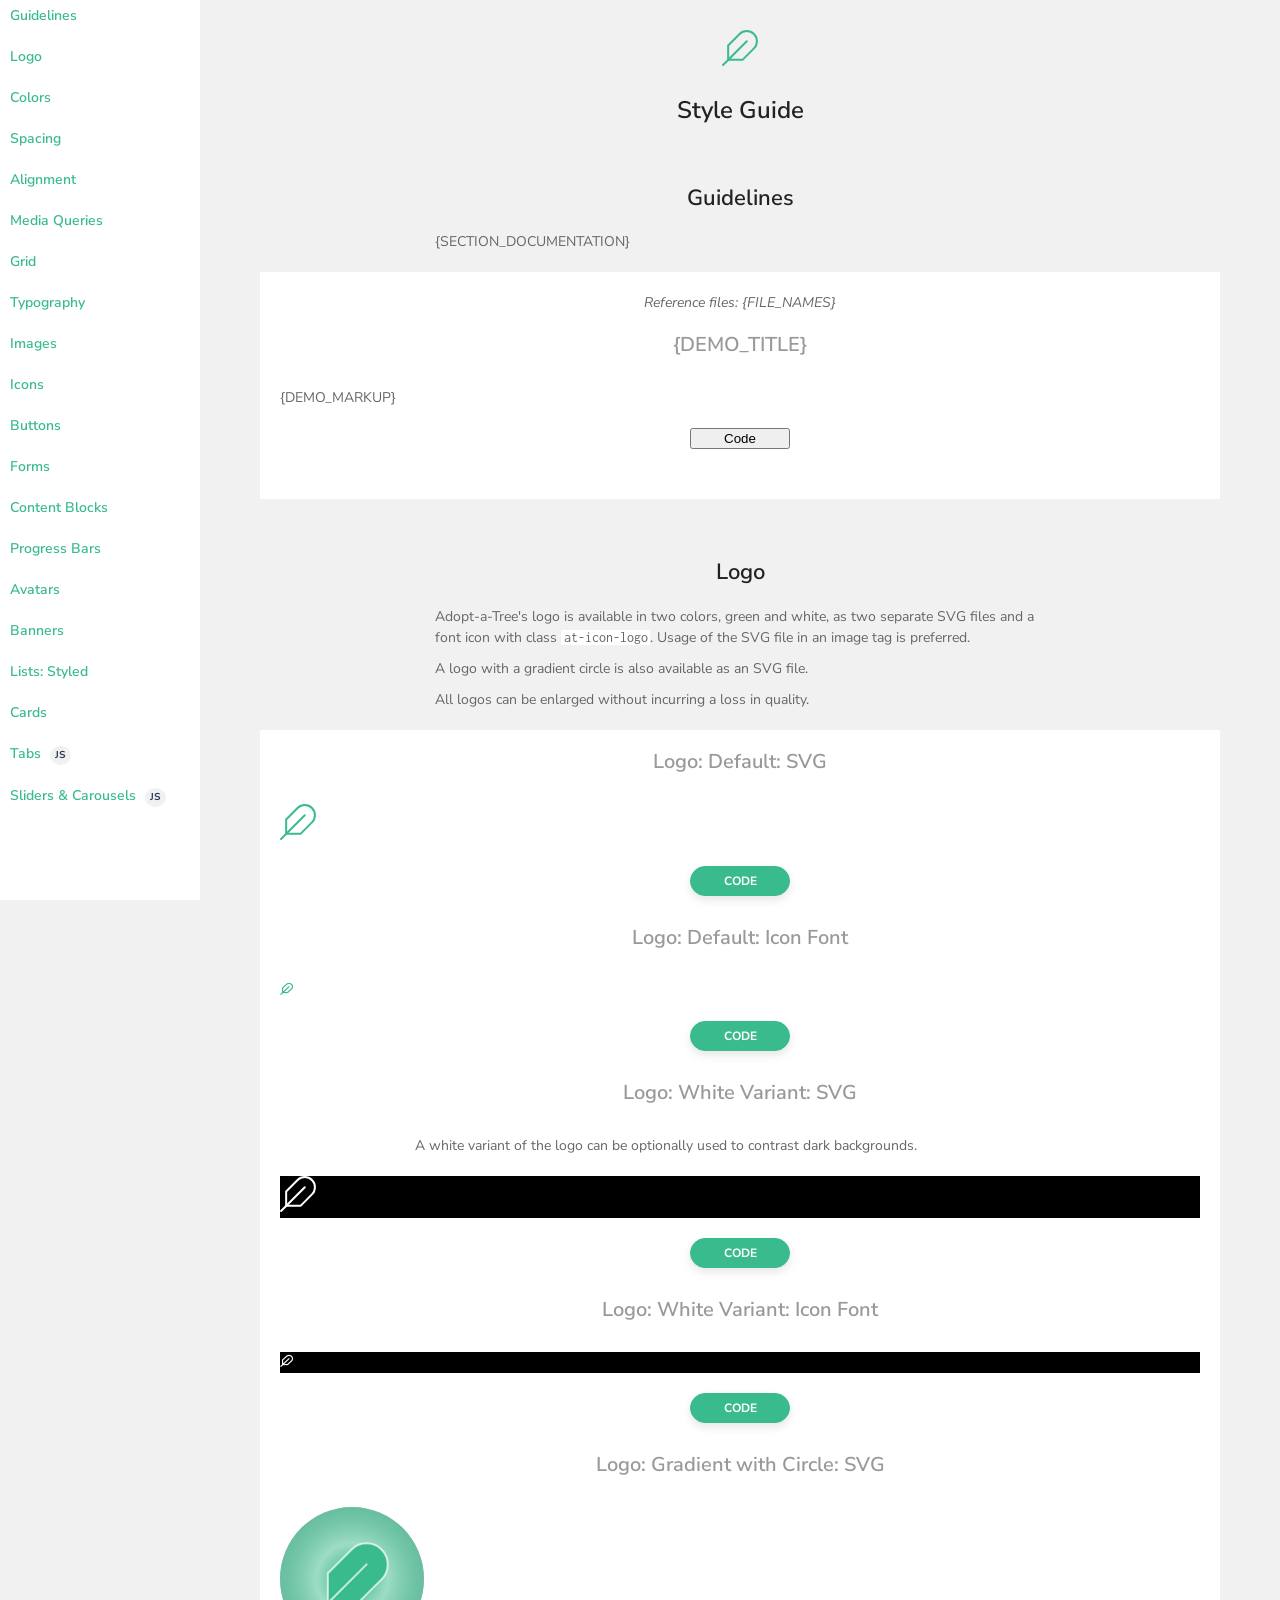
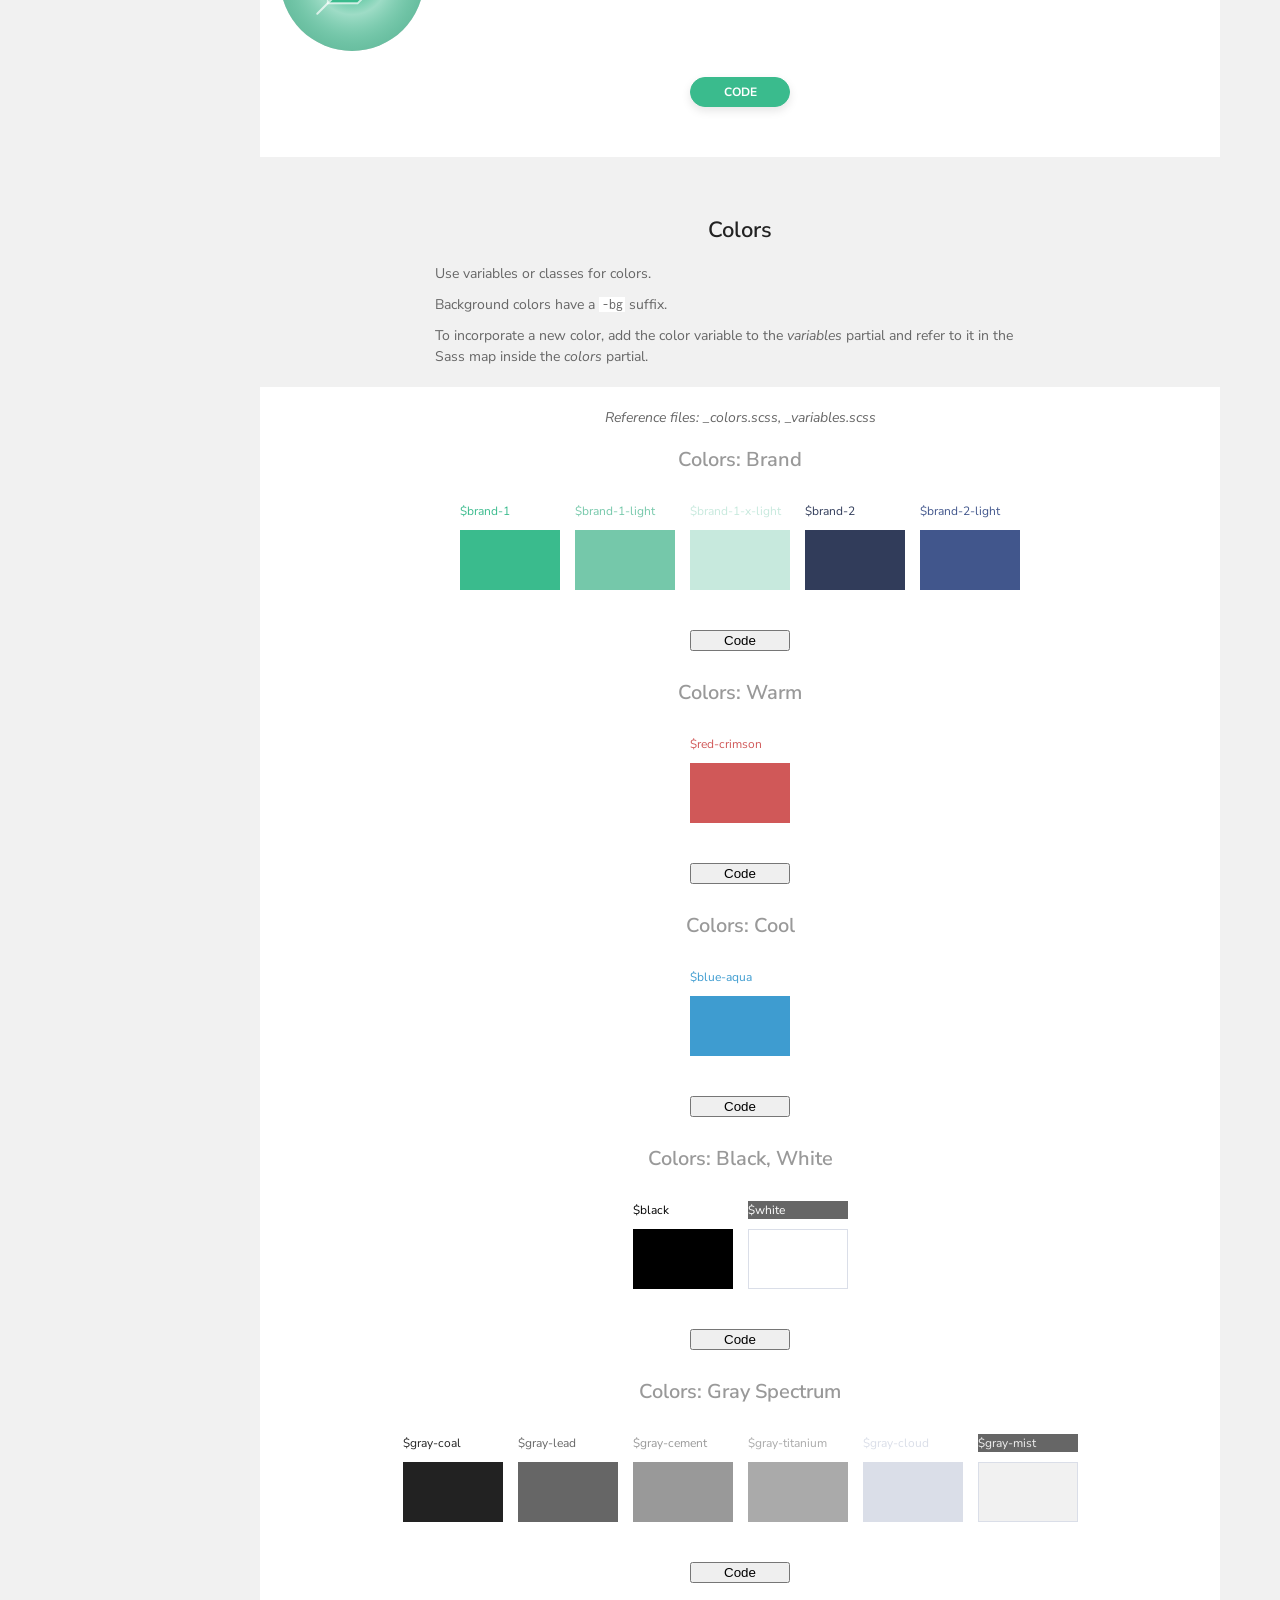
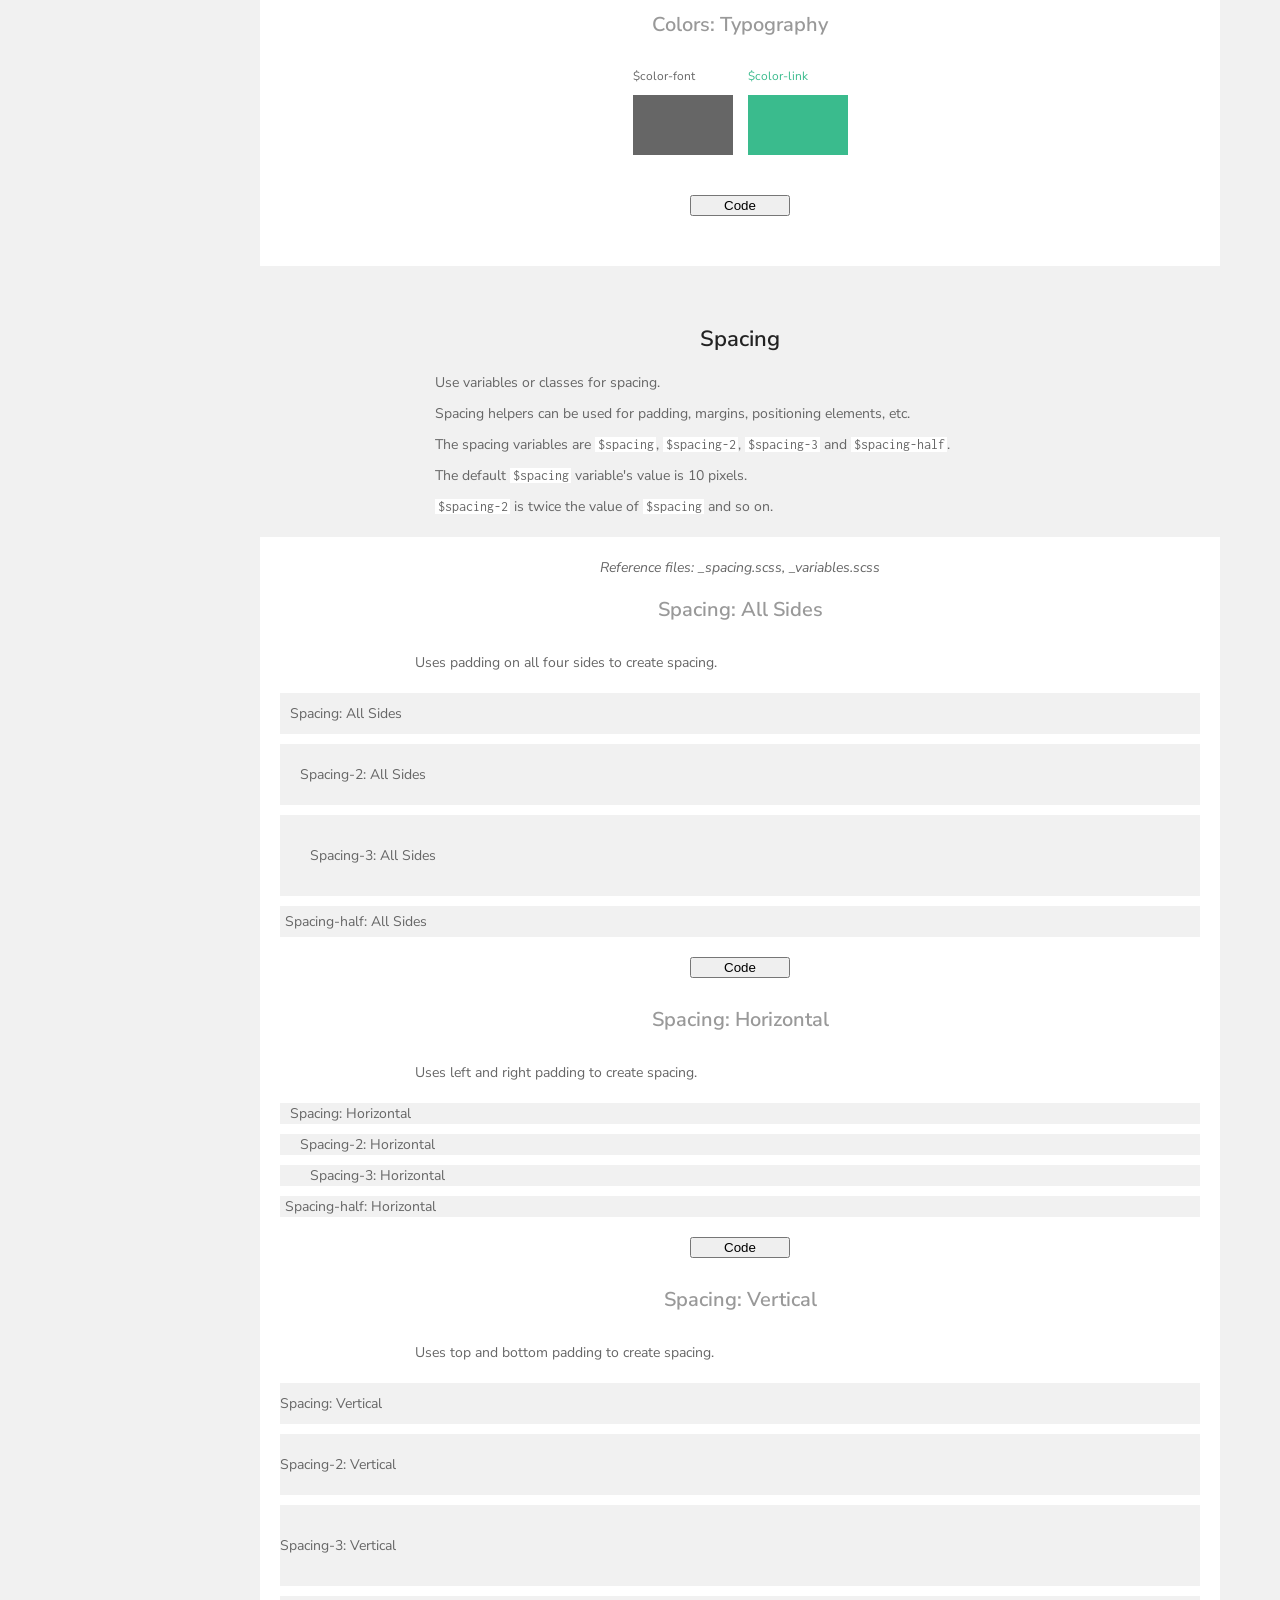
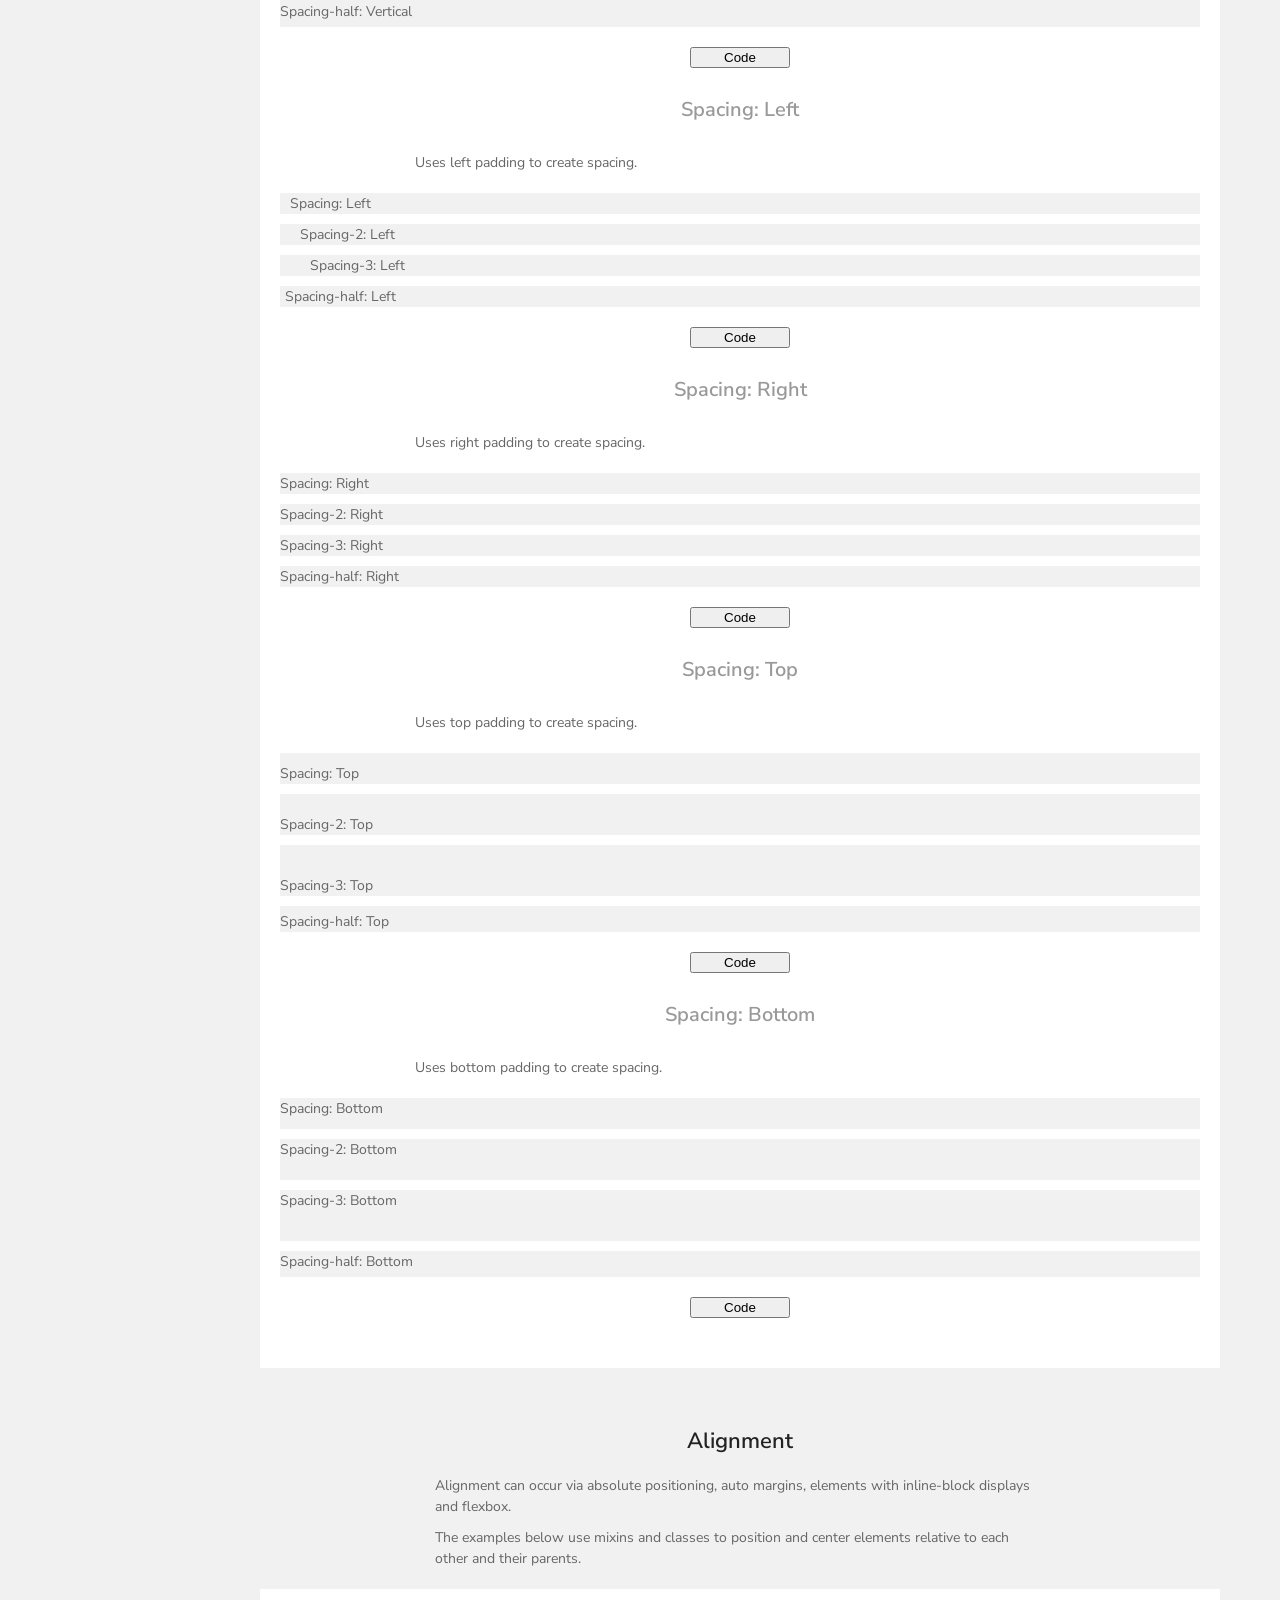
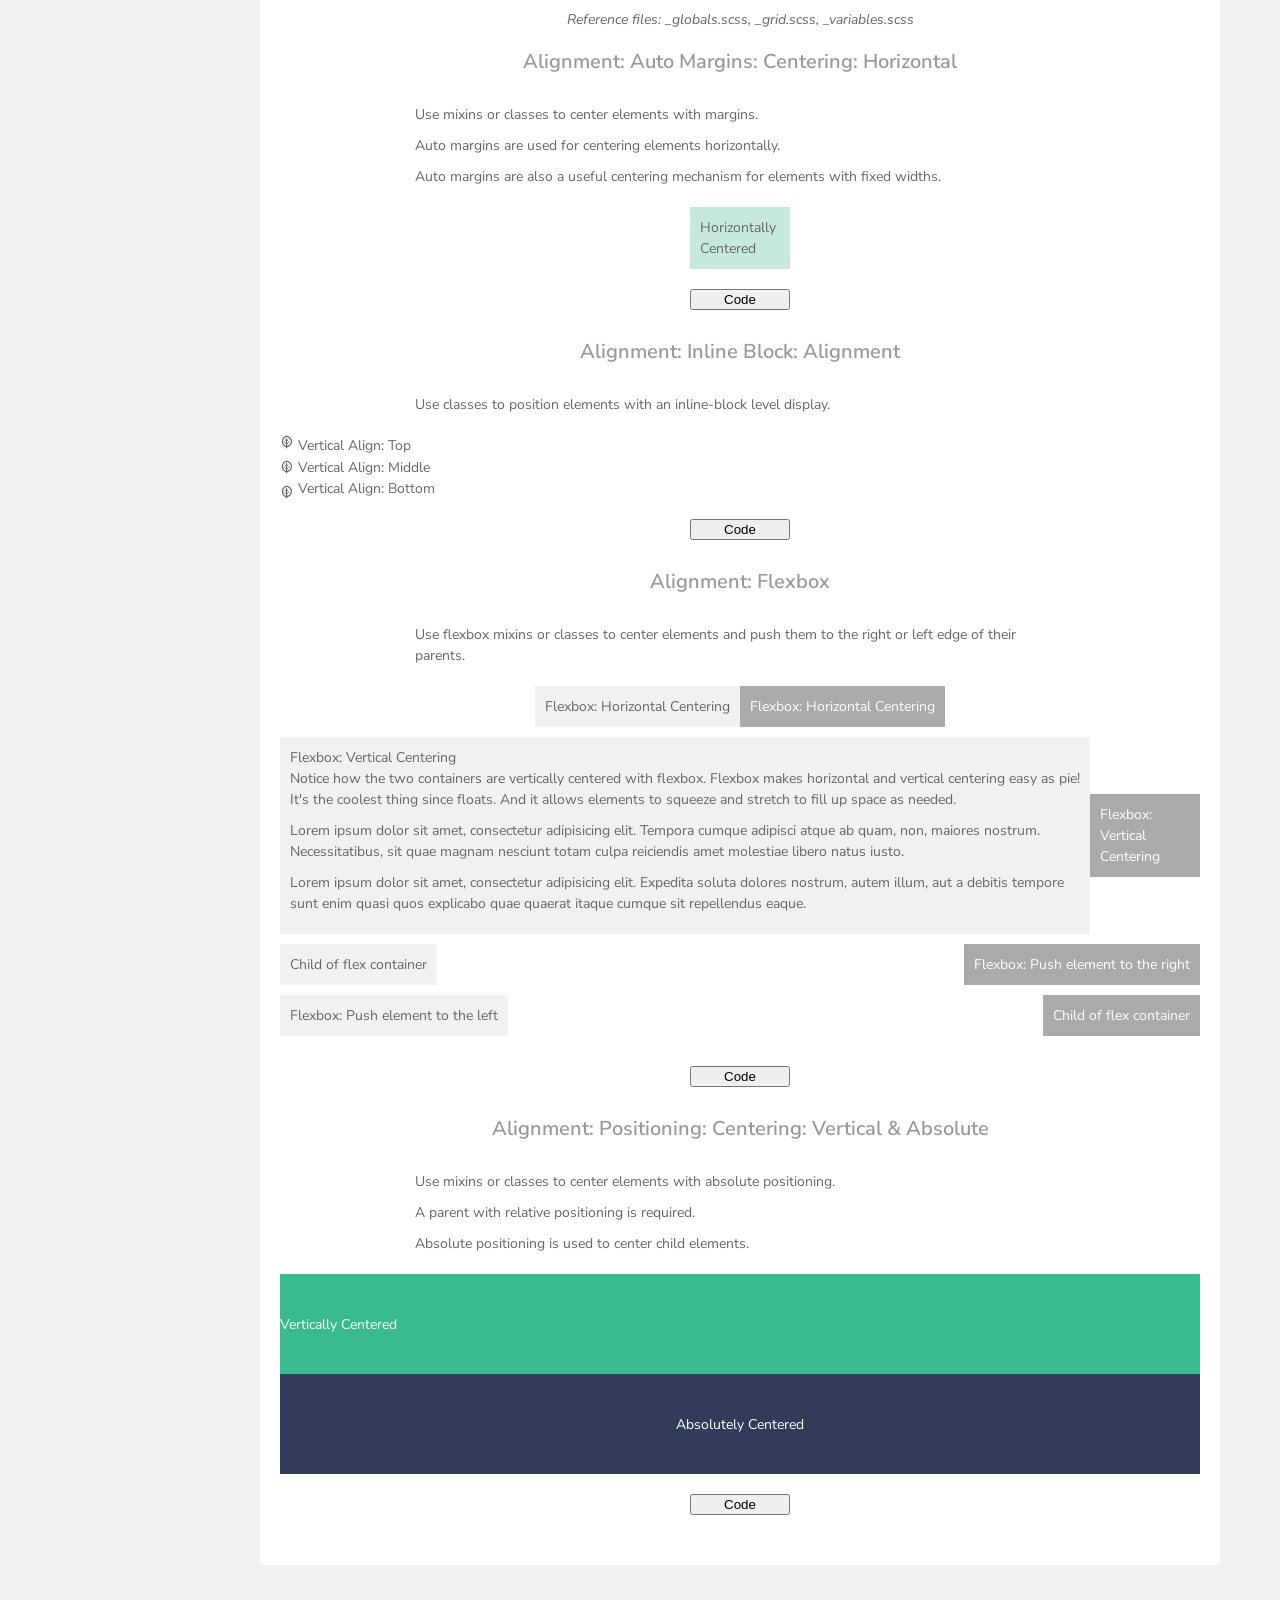
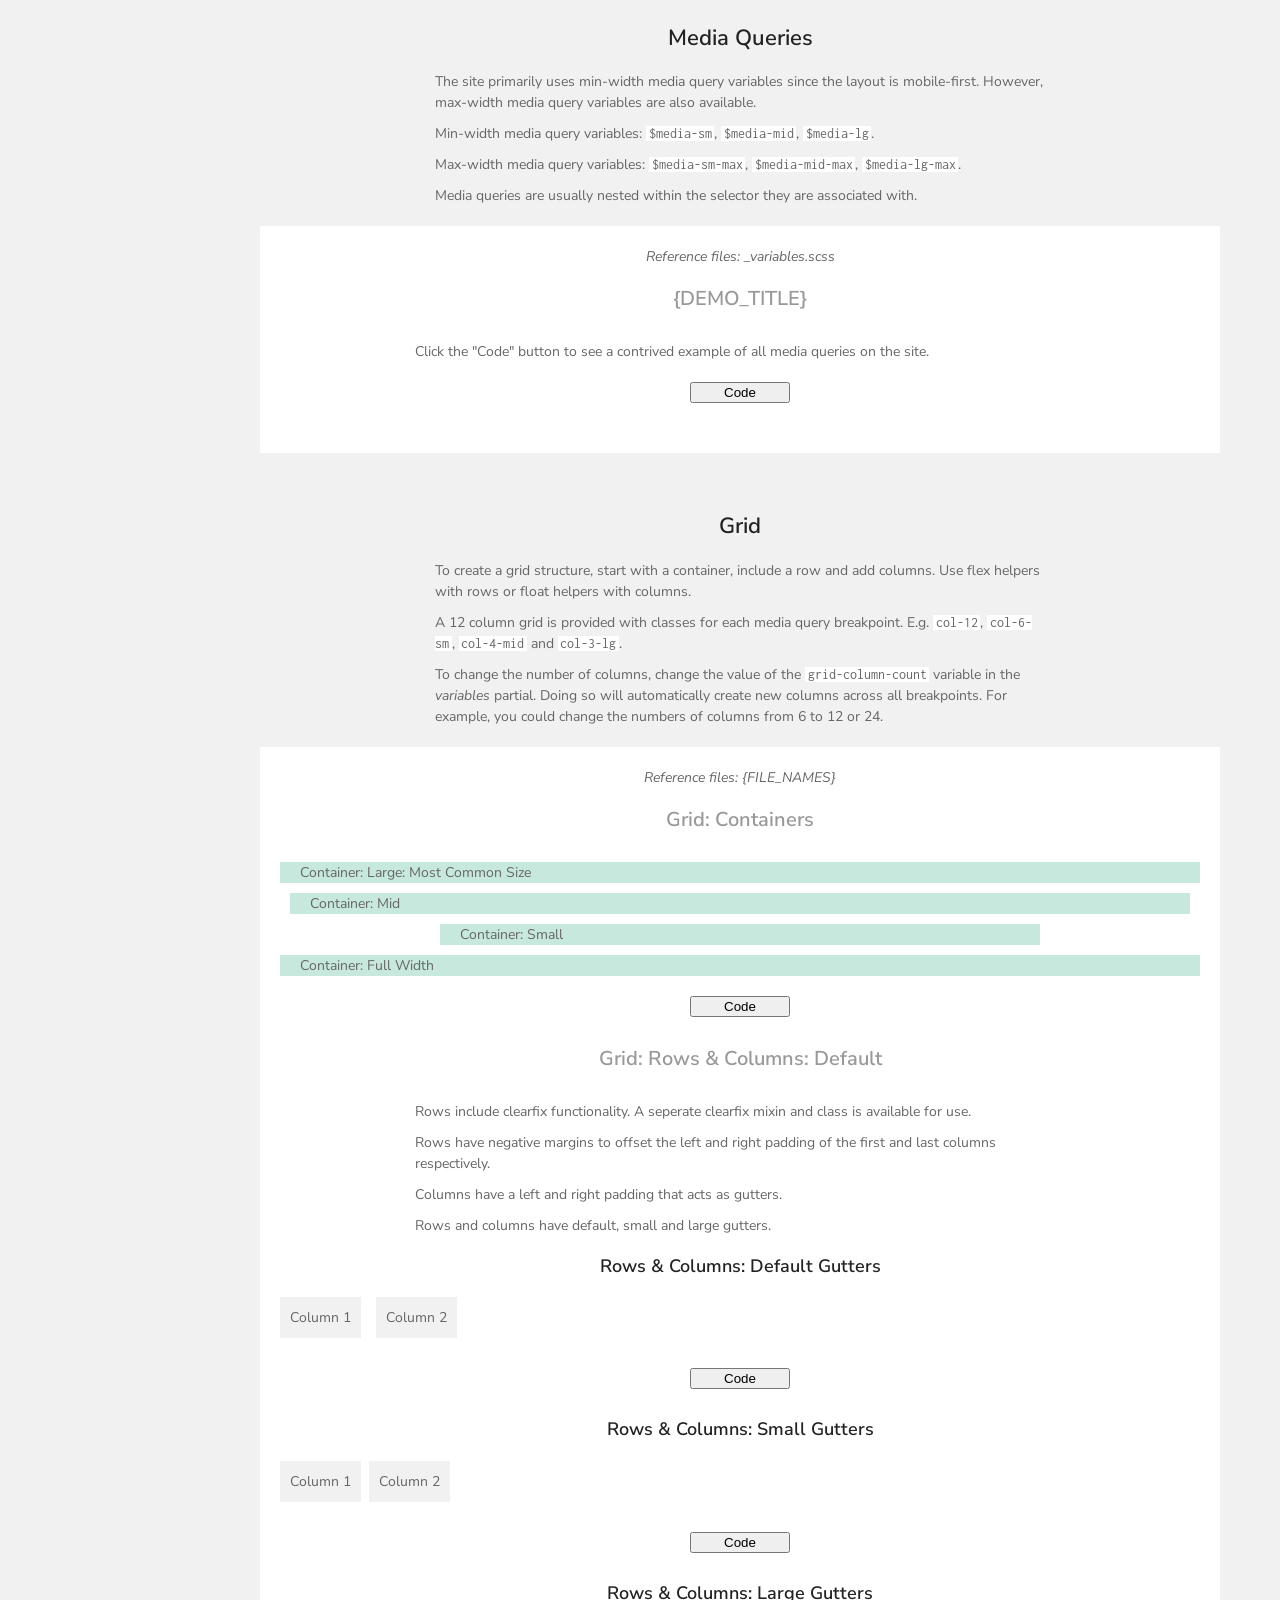
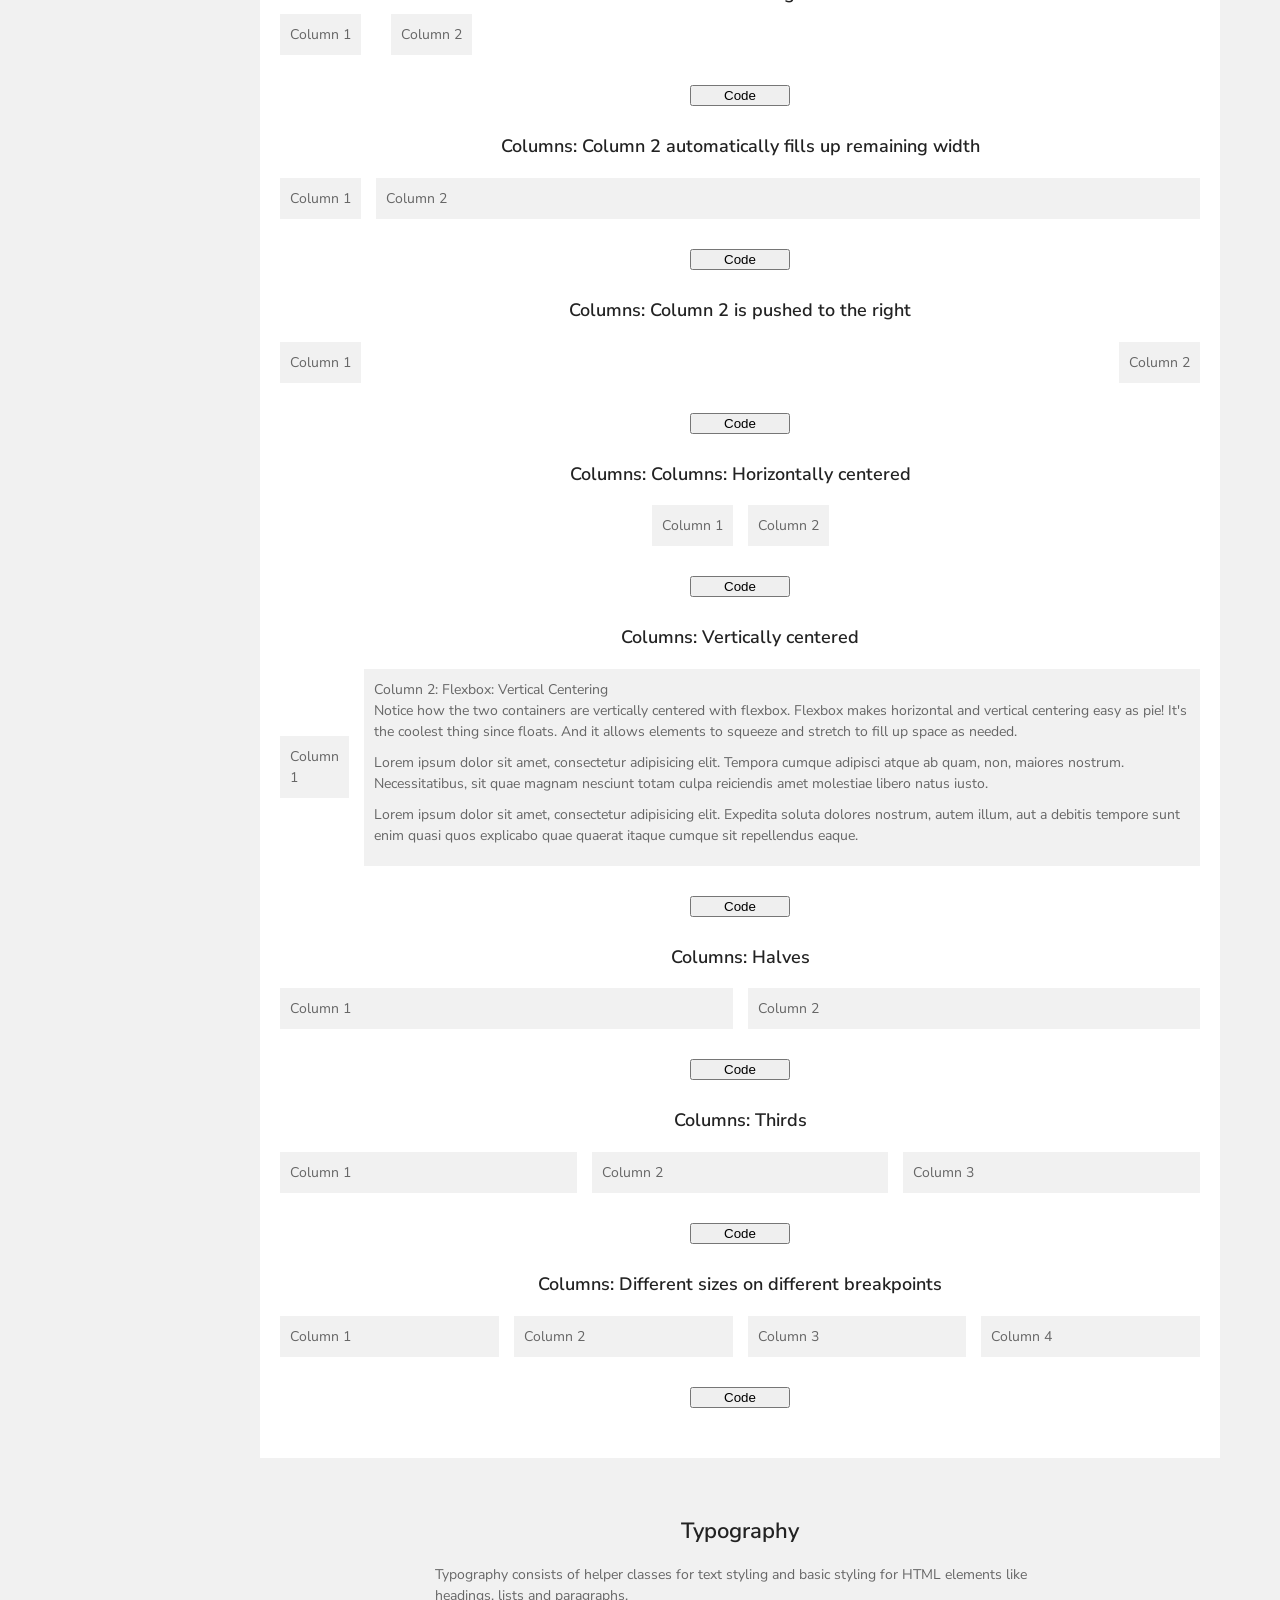
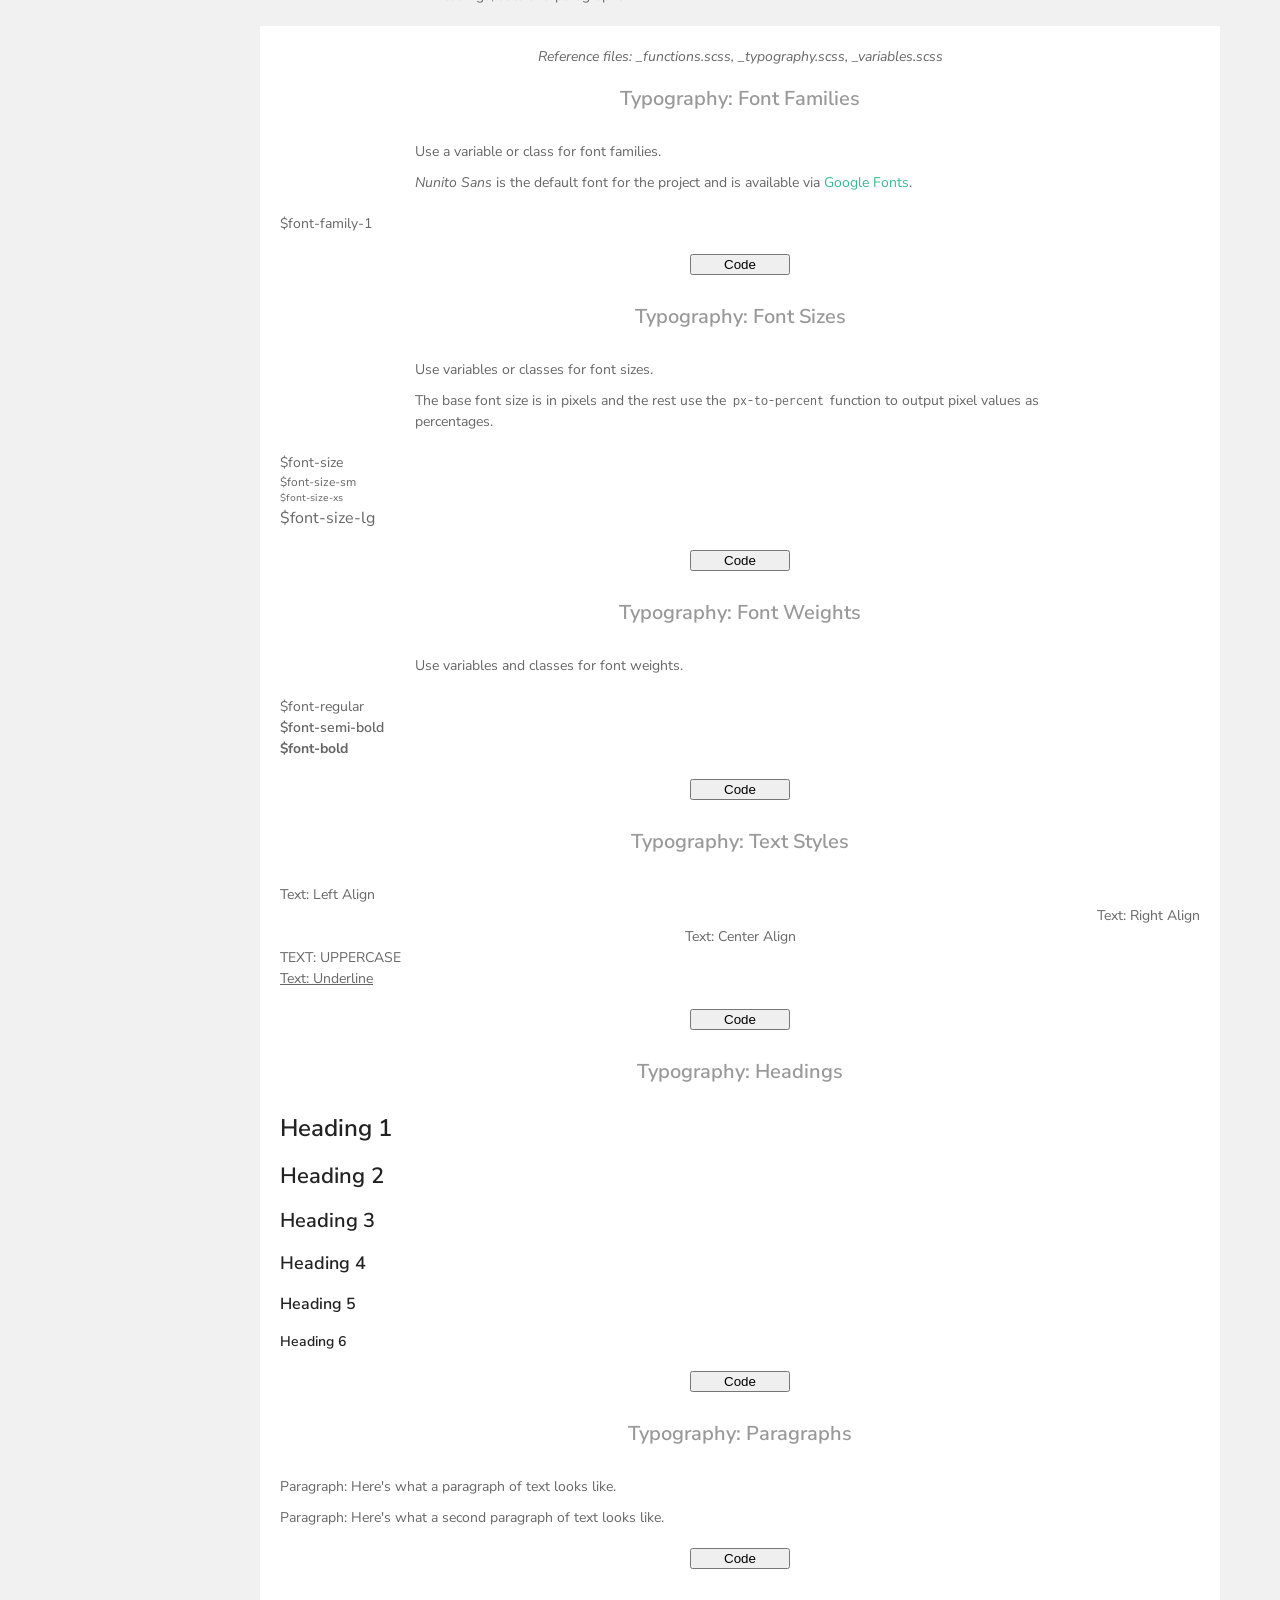
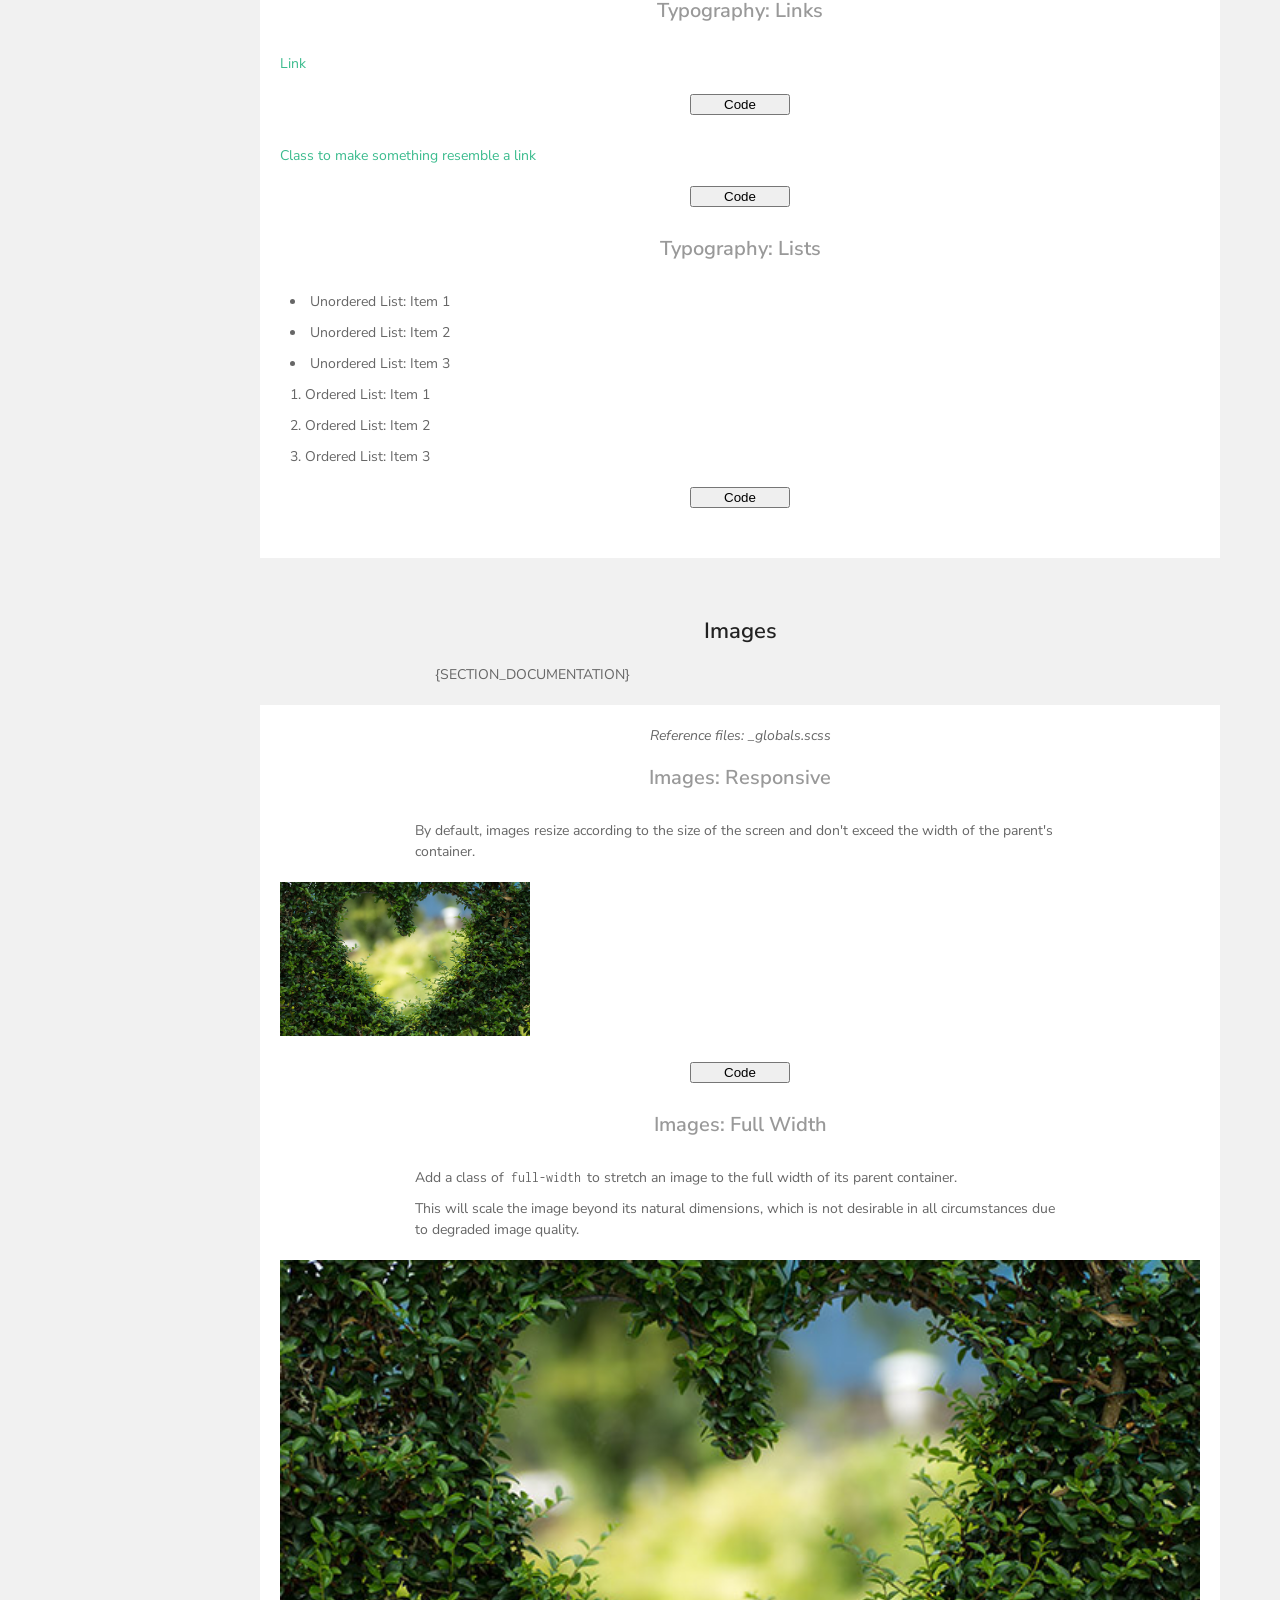
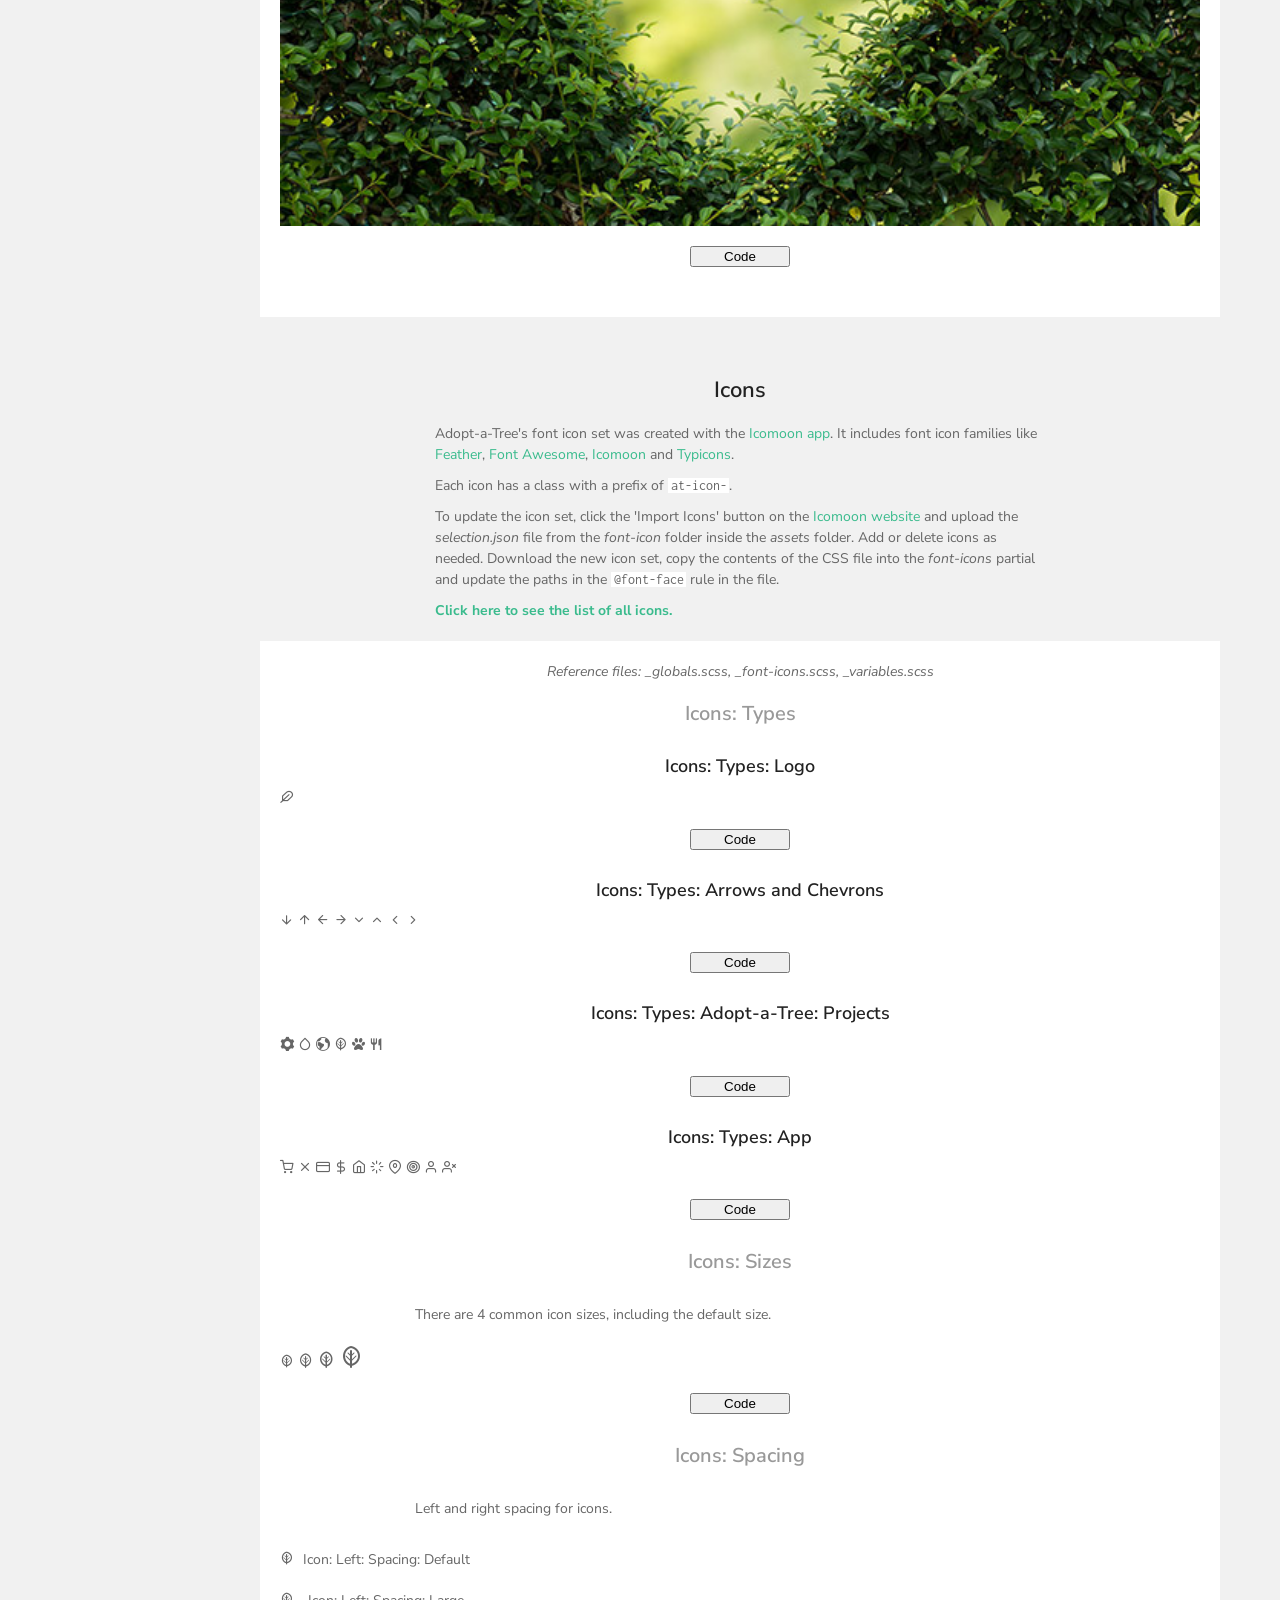
==== index.html @ a44f2a43 "forms custom file upload" ====
<!DOCTYPE html>
<html>  
  <head>
    <meta charset="utf-8">
    <title>Adopt-a-Tree: Styleguide</title>
    <meta name="viewport" content="width=device-width, initial-scale=1.0">
    <link rel="shortcut icon" href="favicon.png">
    <link rel="apple-touch-icon" href="favicon.png">
    <link href="https://fonts.googleapis.com/css?family=Nunito+Sans:400,400i,600,600i,700,700i&display=swap" rel="stylesheet">
    <link href="https://fonts.googleapis.com/css?family=Inconsolata&display=swap" rel="stylesheet">
    <link rel="stylesheet" href="assets/css/styles.css">
    <link rel="stylesheet" href="assets/css/style-guide.css">
  </head>
  
  <body>
    <main class="main">
      <div class="styleguide">
        <nav class="styleguide-nav">
          <button class="btn-styleguide-menu" id="js-btn-styleguide-menu">MENU</button>
          <ul class="styleguide-sidebar" id="js-styleguide-sidebar">
            <li><a href="#styleguide-section-guidelines">Guidelines</a></li>
            <li><a href="#styleguide-section-logo">Logo</a></li>
            <li><a href="#styleguide-section-colors">Colors</a></li>
            <li><a href="#styleguide-section-spacing">Spacing</a></li>
            <li><a href="#styleguide-section-alignment">Alignment</a></li>
            <li><a href="#styleguide-section-media">Media Queries</a></li>
            <li><a href="#styleguide-section-grid">Grid</a></li>
            <li><a href="#styleguide-section-typography">Typography</a></li>
            <li><a href="#styleguide-section-images">Images</a></li>
            <li><a href="#styleguide-section-icons">Icons</a></li>
            <li><a href="#styleguide-section-buttons">Buttons</a></li>
            <li><a href="#styleguide-section-forms">Forms</a></li>
            <li><a href="#styleguide-section-content-blocks">Content Blocks</a></li>
            <li><a href="#styleguide-section-progress-bars">Progress Bars</a></li>
            <li><a href="#styleguide-section-avatars">Avatars</a></li>
            <li><a href="#styleguide-section-banners">Banners</a></li>
            <li><a href="#styleguide-section-lists">Lists: Styled</a></li>
            <li><a href="#styleguide-section-cards">Cards</a></li>
            <li><a href="#styleguide-section-tabs">Tabs <span class="styleguide-link-label">JS</span></a></li>
            <li><a href="#styleguide-section-sliders">Sliders &amp; Carousels <span class="styleguide-link-label">JS</span></a></li>
          </ul>
        </nav> <!-- /.styleguide-nav -->
        <section class="styleguide-content">
          <img src="assets/svg/logos/logo.svg" width="36" height="36" alt="Logo: Adopt-a-Tree" class="styleguide-logo">
          <h1 class="styleguide-heading">Style Guide</h1>

          <section id="styleguide-section-guidelines" class="styleguide-section">
            <h2>Guidelines</h2>
            <div class="styleguide-section-docs">
              <p>{SECTION_DOCUMENTATION}</p>
            </div>
            <div class="styleguide-section-block">
              <div class="styleguide-section-files">Reference files: {FILE_NAMES}</div>
              <h3>{DEMO_TITLE}</h3>
              <!-- Add optional documentation for this demo -->
              <!-- <div class="styleguide-section-docs">
                <p>{SECTION_DOCUMENTATION}</p>
              </div> -->
              <div class="styleguide-demo-block">
                <div class="styleguide-demo-each">
                  {DEMO_MARKUP}
                </div> <!-- /.styleguide-demo-each -->
                <button class="btn-styleguide-code js-btn-styleguide-code">Code</button>
              </div> <!-- /.styleguide-demo-block -->
              
            </div> <!-- /.styleguide-section-block -->
          </section>

          <section id="styleguide-section-logo" class="styleguide-section">
            <h2>Logo</h2>
            <div class="styleguide-section-docs">
              <p>Adopt-a-Tree's logo is available in two colors, green and white, as two separate SVG files and a font icon with class <code class="styleguide-code-inline">at-icon-logo</code>. Usage of the SVG file in an image tag is preferred.</p>
              <p>A logo with a gradient circle is also available as an SVG file.</p>
              <p>All logos can be enlarged without incurring a loss in quality.</p>
            </div>
            <div class="styleguide-section-block">
              <h3>Logo: Default: SVG</h3>
              <div class="styleguide-demo-block">
                <div class="styleguide-demo-each">
                  <img src="assets/svg/logos/logo.svg" alt="Logo: Adopt-a-Tree" width="36" height="36">
                </div> <!-- /.styleguide-demo-each -->
                <button class="btn-styleguide-code js-btn-styleguide-code btn btn--brand-1 btn--sm">Code</button>
              </div> <!-- /.styleguide-demo-block -->

              <h3>Logo: Default: Icon Font</h3>
              <div class="styleguide-demo-block">
                <div class="styleguide-demo-each">
                  <div>
                    <span class="at-icon-logo brand-1"></span>
                  </div>
                </div> <!-- /.styleguide-demo-each -->
                <button class="btn-styleguide-code js-btn-styleguide-code btn btn--brand-1 btn--sm">Code</button>
              </div> <!-- /.styleguide-demo-block -->

              <h3>Logo: White Variant: SVG</h3>
              <div class="styleguide-section-docs">
                <p>A white variant of the logo can be optionally used to contrast dark backgrounds.</p>
              </div>
              <div class="styleguide-demo-block">
                <div class="styleguide-demo-each black-bg">
                  <img src="assets/svg/logos/logo-white.svg" alt="Logo: Adopt-a-Tree" width="36" height="36">
                </div> <!-- /.styleguide-demo-each -->
                <button class="btn-styleguide-code js-btn-styleguide-code btn btn--brand-1 btn--sm">Code</button>
              </div> <!-- /.styleguide-demo-block -->

              <h3>Logo: White Variant: Icon Font</h3>
              <div class="styleguide-demo-block">
                <div class="styleguide-demo-each black-bg">
                  <div>
                    <span class="at-icon-logo white"></span>
                  </div>
                </div> <!-- /.styleguide-demo-each -->
                <button class="btn-styleguide-code js-btn-styleguide-code btn btn--brand-1 btn--sm">Code</button>
              </div> <!-- /.styleguide-demo-block -->

              <h3>Logo: Gradient with Circle: SVG</h3>
              <div class="styleguide-demo-block">
                <div class="styleguide-demo-each">
                  <img src="assets/svg/logos/logo-gradient-green-circle.svg" alt="Logo: Adopt-a-Tree" width="144" height="144">
                </div> <!-- /.styleguide-demo-each -->
                <button class="btn-styleguide-code js-btn-styleguide-code btn btn--brand-1 btn--sm">Code</button>
              </div> <!-- /.styleguide-demo-block -->
              
            </div> <!-- /.styleguide-section-block -->
          </section>

          <section id="styleguide-section-colors" class="styleguide-section">
            <h2>Colors</h2>
            <div class="styleguide-section-docs">
              <p>Use variables or classes for colors.</p>
              <p>Background colors have a <code class="styleguide-code-inline">-bg</code> suffix.</p>
              <p>To incorporate a new color, add the color variable to the <em>variables</em> partial and refer to it in the Sass map inside the <em>colors</em> partial.</p>
            </div>
            <div class="styleguide-section-block">
              <div class="styleguide-section-files">Reference files: _colors.scss, _variables.scss</div>

              <h3>Colors: Brand</h3>

              <div class="styleguide-demo-block">
                <div class="styleguide-demo-each styleguide-demo-each--colors">
                  <div>
                    <div class="brand-1">$brand-1</div>
                    <div class="styleguide-box-demo brand-1-bg"></div>
                  </div>
                  <div>
                    <div class="brand-1-light">$brand-1-light</div>
                    <div class="styleguide-box-demo brand-1-light-bg"></div>        
                  </div>
                  <div>
                    <div class="brand-1-x-light">$brand-1-x-light</div>
                    <div class="styleguide-box-demo brand-1-x-light-bg"></div>
                  </div>
                  <div>
                    <div class="brand-2">$brand-2</div>
                    <div class="styleguide-box-demo brand-2-bg"></div>    
                  </div>
                  <div>
                    <div class="brand-2-light">$brand-2-light</div>
                    <div class="styleguide-box-demo brand-2-light-bg"></div>    
                  </div>
                </div> <!-- /.styleguide-demo-each -->
                <button class="btn-styleguide-code js-btn-styleguide-code">Code</button>
              </div> <!-- /.styleguide-demo-block -->

              <h3>Colors: Warm</h3>
              <div class="styleguide-demo-block">
                <div class="styleguide-demo-each styleguide-demo-each--colors">
                <div>
                  <div class="red-crimson">$red-crimson</div>
                  <div class="styleguide-box-demo red-crimson-bg"></div>
                </div>
                </div> <!-- /.styleguide-demo-each -->
                <button class="btn-styleguide-code js-btn-styleguide-code">Code</button>
              </div> <!-- /.styleguide-demo-block -->

              <h3>Colors: Cool</h3>
              <div class="styleguide-demo-block">
                <div class="styleguide-demo-each styleguide-demo-each--colors">
                  <div>
                    <div class="blue-aqua">$blue-aqua</div>
                    <div class="styleguide-box-demo blue-aqua-bg"></div>
                  </div>
                </div> <!-- /.styleguide-demo-each -->
                <button class="btn-styleguide-code js-btn-styleguide-code">Code</button>
              </div> <!-- /.styleguide-demo-block -->

              <h3>Colors: Black, White</h3>
              <div class="styleguide-demo-block">
                <div class="styleguide-demo-each styleguide-demo-each--colors">
                  <div>
                    <div class="black">$black</div>
                    <div class="styleguide-box-demo black-bg"></div>
                  </div>
                  <div>
                    <div class="white">$white</div>
                    <div class="styleguide-box-demo white-bg"></div>
                  </div>
                </div> <!-- /.styleguide-demo-each -->
                <button class="btn-styleguide-code js-btn-styleguide-code">Code</button>
              </div> <!-- /.styleguide-demo-block -->

              <h3>Colors: Gray Spectrum</h3>
              <div class="styleguide-demo-block">
                <div class="styleguide-demo-each styleguide-demo-each--colors">
                  <div>
                    <div class="gray-coal">$gray-coal</div>
                    <div class="styleguide-box-demo gray-coal-bg"></div>
                  </div>
                  <div>
                    <div class="gray-lead">$gray-lead</div>
                    <div class="styleguide-box-demo gray-lead-bg"></div>
                  </div>
                  <div>
                    <div class="gray-cement">$gray-cement</div>
                    <div class="styleguide-box-demo gray-cement-bg"></div>
                  </div>
                  <div>
                    <div class="gray-titanium">$gray-titanium</div>
                    <div class="styleguide-box-demo gray-titanium-bg"></div>
                  </div>
                  <div>
                    <div class="gray-cloud">$gray-cloud</div>
                    <div class="styleguide-box-demo gray-cloud-bg"></div>
                  </div>
                  <div>
                    <div class="gray-mist">$gray-mist</div>
                    <div class="styleguide-box-demo gray-mist-bg"></div>
                  </div>
                </div> <!-- /.styleguide-demo-each -->
                <button class="btn-styleguide-code js-btn-styleguide-code">Code</button>
              </div> <!-- /.styleguide-demo-block -->          

              <h3>Colors: Typography</h3>
              <div class="styleguide-demo-block">
                <div class="styleguide-demo-each styleguide-demo-each--colors">
                  <div>
                    <div class="color-font">$color-font</div>
                    <div class="styleguide-box-demo color-font-bg"></div>
                  </div>
                  <div>
                    <div class="color-link">$color-link</div>
                    <div class="styleguide-box-demo color-link-bg"></div>
                  </div>
                </div> <!-- /.styleguide-demo-each -->
                <button class="btn-styleguide-code js-btn-styleguide-code">Code</button>
              </div> <!-- /.styleguide-demo-block -->

            </div> <!-- /.styleguide-section-block -->
          </section>

          <section id="styleguide-section-spacing" class="styleguide-section">
            <h2>Spacing</h2>
            <div class="styleguide-section-docs">
              <p>Use variables or classes for spacing.</p>
              <p>Spacing helpers can be used for padding, margins, positioning elements, etc.</p>
              <p>The spacing variables are <code class="styleguide-code-inline">$spacing</code>, <code class="styleguide-code-inline">$spacing-2</code>, <code class="styleguide-code-inline">$spacing-3</code> and <code class="styleguide-code-inline">$spacing-half</code>.</p>
              <p>The default <code class="styleguide-code-inline">$spacing</code> variable's value is 10 pixels.</p>
              <p><code class="styleguide-code-inline">$spacing-2</code> is twice the value of <code class="styleguide-code-inline">$spacing</code> and so on.</p>
            </div>
            <div class="styleguide-section-block">
              <div class="styleguide-section-files">Reference files: _spacing.scss, _variables.scss</div>

              <h3>Spacing: All Sides</h3>
              <!-- Add optional documentation for this demo -->
              <div class="styleguide-section-docs">
                <p>Uses padding on all four sides to create spacing.</p>
              </div>
              <div class="styleguide-demo-block">
                <div class="styleguide-demo-each styleguide-demo-each--spacing">
                  <div class="spacing">Spacing: All Sides</div>
                  <div class="spacing-2">Spacing-2: All Sides</div>
                  <div class="spacing-3">Spacing-3: All Sides</div>
                  <div class="spacing-half">Spacing-half: All Sides</div>
                </div> <!-- /.styleguide-demo-each -->
                <button class="btn-styleguide-code js-btn-styleguide-code">Code</button>
              </div> <!-- /.styleguide-demo-block -->

              <h3>Spacing: Horizontal</h3>
              <div class="styleguide-section-docs">
                <p>Uses left and right padding to create spacing.</p>
              </div>
              <div class="styleguide-demo-block">
                <div class="styleguide-demo-each styleguide-demo-each--spacing">
                  <div class="spacing-h">Spacing: Horizontal</div>
                  <div class="spacing-2-h">Spacing-2: Horizontal</div>
                  <div class="spacing-3-h">Spacing-3: Horizontal</div>
                  <div class="spacing-half-h">Spacing-half: Horizontal</div>
                </div> <!-- /.styleguide-demo-each -->
                <button class="btn-styleguide-code js-btn-styleguide-code">Code</button>
              </div> <!-- /.styleguide-demo-block -->

              <h3>Spacing: Vertical</h3>
              <div class="styleguide-section-docs">
                <p>Uses top and bottom padding to create spacing.</p>
              </div>
              <div class="styleguide-demo-block">
                <div class="styleguide-demo-each styleguide-demo-each--spacing">
                  <div class="spacing-v">Spacing: Vertical</div>
                  <div class="spacing-2-v">Spacing-2: Vertical</div>
                  <div class="spacing-3-v">Spacing-3: Vertical</div>
                  <div class="spacing-half-v">Spacing-half: Vertical</div>
                </div> <!-- /.styleguide-demo-each -->
                <button class="btn-styleguide-code js-btn-styleguide-code">Code</button>
              </div> <!-- /.styleguide-demo-block -->

              <h3>Spacing: Left</h3>
              <div class="styleguide-section-docs">
                <p>Uses left padding to create spacing.</p>
              </div>
              <div class="styleguide-demo-block">
                <div class="styleguide-demo-each styleguide-demo-each--spacing">
                  <div class="spacing-l">Spacing: Left</div>
                  <div class="spacing-2-l">Spacing-2: Left</div>
                  <div class="spacing-3-l">Spacing-3: Left</div>
                  <div class="spacing-half-l">Spacing-half: Left</div>
                </div> <!-- /.styleguide-demo-each -->
                <button class="btn-styleguide-code js-btn-styleguide-code">Code</button>
              </div> <!-- /.styleguide-demo-block -->

              <h3>Spacing: Right</h3>
              <div class="styleguide-section-docs">
                <p>Uses right padding to create spacing.</p>
              </div>
              <div class="styleguide-demo-block">
                <div class="styleguide-demo-each styleguide-demo-each--spacing">
                  <div class="spacing-r">Spacing: Right</div>
                  <div class="spacing-2-r">Spacing-2: Right</div>
                  <div class="spacing-3-r">Spacing-3: Right</div>
                  <div class="spacing-half-r">Spacing-half: Right</div>
                </div> <!-- /.styleguide-demo-each -->
                <button class="btn-styleguide-code js-btn-styleguide-code">Code</button>
              </div> <!-- /.styleguide-demo-block -->

              <h3>Spacing: Top</h3>
              <div class="styleguide-section-docs">
                <p>Uses top padding to create spacing.</p>
              </div>
              <div class="styleguide-demo-block">
                <div class="styleguide-demo-each styleguide-demo-each--spacing">
                  <div class="spacing-t">Spacing: Top</div>
                  <div class="spacing-2-t">Spacing-2: Top</div>
                  <div class="spacing-3-t">Spacing-3: Top</div>
                  <div class="spacing-half-t">Spacing-half: Top</div>
                </div> <!-- /.styleguide-demo-each -->
                <button class="btn-styleguide-code js-btn-styleguide-code">Code</button>
              </div> <!-- /.styleguide-demo-block -->

              <h3>Spacing: Bottom</h3>
              <div class="styleguide-section-docs">
                <p>Uses bottom padding to create spacing.</p>
              </div>
              <div class="styleguide-demo-block">
                <div class="styleguide-demo-each styleguide-demo-each--spacing">
                  <div class="spacing-b">Spacing: Bottom</div>
                  <div class="spacing-2-b">Spacing-2: Bottom</div>
                  <div class="spacing-3-b">Spacing-3: Bottom</div>
                  <div class="spacing-half-b">Spacing-half: Bottom</div>
                </div> <!-- /.styleguide-demo-each -->
                <button class="btn-styleguide-code js-btn-styleguide-code">Code</button>
              </div> <!-- /.styleguide-demo-block -->

            </div> <!-- /.styleguide-section-block -->
          </section>

          <section id="styleguide-section-alignment" class="styleguide-section">
            <h2>Alignment</h2>
            <div class="styleguide-section-docs">
              <p>Alignment can occur via absolute positioning, auto margins, elements with inline-block displays and flexbox.</p>
              <p>The examples below use mixins and classes to position and center elements relative to each other and their parents.</p>
            </div>
            <div class="styleguide-section-block">
              <div class="styleguide-section-files">Reference files: _globals.scss, _grid.scss, _variables.scss</div>

              <h3>Alignment: Auto Margins: Centering: Horizontal</h3>
              <!-- Add optional documentation for this demo -->
              <div class="styleguide-section-docs">
                <p>Use mixins or classes to center elements with margins.</p>
                <p>Auto margins are used for centering elements horizontally.</p>
                <p>Auto margins are also a useful centering mechanism for elements with fixed widths.</p>
              </div>
              <div class="styleguide-demo-block">
                <div class="styleguide-demo-each styleguide-demo-each--margin-auto">
                  <div class="center-element" style="width: 100px;">Horizontally Centered</div>
                </div> <!-- /.styleguide-demo-each -->
                <button class="btn-styleguide-code js-btn-styleguide-code">Code</button>
              </div> <!-- /.styleguide-demo-block -->
              <h3>Alignment: Inline Block: Alignment</h3>
              <div class="styleguide-section-docs">
                <p>Use classes to position elements with an inline-block level display.</p>
              </div>
              <div class="styleguide-demo-block">
                <div class="styleguide-demo-each">
                  <div>
                    <span class="at-icon-leaf vertical-align-top"></span>
                    <span class="vertical-align-top">Vertical Align: Top</span>
                  </div>

                  <div>
                    <span class="at-icon-leaf vertical-align-middle"></span>
                    <span class="vertical-align-middle">Vertical Align: Middle</span>
                  </div>

                  <div>
                    <span class="at-icon-leaf vertical-align-bottom"></span>
                    <span class="vertical-align-bottom">Vertical Align: Bottom</span>
                  </div>
                </div> <!-- /.styleguide-demo-each -->
                <button class="btn-styleguide-code js-btn-styleguide-code">Code</button>
              </div> <!-- /.styleguide-demo-block -->

              <h3>Alignment: Flexbox</h3>
              <div class="styleguide-section-docs">
                <p>Use flexbox mixins or classes to center elements and push them to the right or left edge of their parents.</p>
                <p></p>
              </div>
              <div class="styleguide-demo-block">
                <div class="styleguide-demo-each">
                  <div class="flex flex-justify-center spacing-b">
                    <div class="spacing gray-mist-bg">
                      Flexbox: Horizontal Centering
                    </div>
                    <div class="spacing white gray-titanium-bg">
                      Flexbox: Horizontal Centering
                    </div>    
                  </div>

                  <div class="flex flex-align-center spacing-b">
                    <div class="spacing gray-mist-bg">
                      <p>Flexbox: Vertical Centering <br>
                      Notice how the two containers are vertically centered with flexbox. Flexbox makes horizontal and vertical centering easy as pie! It's the coolest thing since floats. And it allows elements to squeeze and stretch to fill up space as needed.</p>
                      <p>Lorem ipsum dolor sit amet, consectetur adipisicing elit. Tempora cumque adipisci atque ab quam, non, maiores nostrum. Necessitatibus, sit quae magnam nesciunt totam culpa reiciendis amet molestiae libero natus iusto.</p>
                      <p>Lorem ipsum dolor sit amet, consectetur adipisicing elit. Expedita soluta dolores nostrum, autem illum, aut a debitis tempore sunt enim quasi quos explicabo quae quaerat itaque cumque sit repellendus eaque.</p>
                    </div>
                    <div class="spacing white gray-titanium-bg">
                      Flexbox: Vertical Centering
                    </div>
                  </div>

                  <div class="flex spacing-b">
                    <div class="spacing gray-mist-bg">
                      Child of flex container
                    </div>
                    <div class="spacing white gray-titanium-bg margin-left-auto">
                      Flexbox: Push element to the right
                    </div>
                  </div>

                  <div class="flex spacing-b">
                    <div class="spacing gray-mist-bg margin-right-auto">
                      Flexbox: Push element to the left
                    </div>
                    <div class="spacing white gray-titanium-bg">
                      Child of flex container
                    </div>
                  </div>
                </div> <!-- /.styleguide-demo-each -->
                <button class="btn-styleguide-code js-btn-styleguide-code">Code</button>
              </div> <!-- /.styleguide-demo-block -->

              <h3>Alignment: Positioning: Centering: Vertical & Absolute</h3>
              <div class="styleguide-section-docs">
                <p>Use mixins or classes to center elements with absolute positioning.</p>
                <p>A parent with relative positioning is required.</p>
                <p>Absolute positioning is used to center child elements.</p>
              </div>
              <div class="styleguide-demo-block">
                <div class="styleguide-demo-each">
                  <div class="position-relative brand-1-bg" style="height: 100px;">
                    <div class="vertical-center white">Vertically Centered</div>
                  </div>

                  <div class="position-relative brand-2-bg" style="height: 100px;">
                    <div class="absolute-center white">Absolutely Centered</div>
                  </div>
                </div> <!-- /.styleguide-demo-each -->
                <button class="btn-styleguide-code js-btn-styleguide-code">Code</button>
              </div> <!-- /.styleguide-demo-block -->

            </div> <!-- /.styleguide-section-block -->
          </section>

          <section id="styleguide-section-media" class="styleguide-section">
            <h2>Media Queries</h2>
            <div class="styleguide-section-docs">
              <p>The site primarily uses min-width media query variables since the layout is mobile-first. However, max-width media query variables are also available.</p>
              <p>Min-width media query variables: <code class="styleguide-code-inline">$media-sm</code>, <code
                  class="styleguide-code-inline">$media-mid</code>, <code class="styleguide-code-inline">$media-lg</code>.</p>
              <p>Max-width media query variables: <code class="styleguide-code-inline">$media-sm-max</code>, <code class="styleguide-code-inline">$media-mid-max</code>, <code class="styleguide-code-inline">$media-lg-max</code>.</p>
              <p>Media queries are usually nested within the selector they are associated with.</p>
            </div>
            <div class="styleguide-section-block">
              <div class="styleguide-section-files">Reference files: _variables.scss</div>

              <h3>{DEMO_TITLE}</h3>
              <!-- Add optional documentation for this demo -->
              <div class="styleguide-section-docs">
                <p>Click the "Code" button to see a contrived example of all media queries on the site.</p>
              </div>
              <div class="styleguide-demo-block">
                <div class="styleguide-demo-each">
                  <!-- <style>
                    .selector {
                      width: 100%;

                      // Media Queries: Min Width
                      @media (min-width: $media-sm) {
                        width: 60%;
                      }

                      @media (min-width: $media-mid) {
                        width: 50%;
                      }

                      @media (min-width: $media-lg) {
                        width: 40%;
                      }

                      // Media Queries: Max Width
                      @media (max-width: $media-lg-max) {
                        width: 90%;
                      }

                      @media (max-width: $media-mid-max) {
                        width: 80%;
                      }

                      @media (max-width: $media-sm-max) {
                        width: 70%;
                      }
                    }              
                  </style> -->
                </div> <!-- /.styleguide-demo-each -->
                <button class="btn-styleguide-code js-btn-styleguide-code">Code</button>
              </div> <!-- /.styleguide-demo-block -->

            </div> <!-- /.styleguide-section-block -->
          </section>

          <section id="styleguide-section-grid" class="styleguide-section">
            <h2>Grid</h2>
            <div class="styleguide-section-docs">
              <p>To create a grid structure, start with a container, include a row and add columns. Use flex helpers with rows or float helpers with columns.</p>
              <p>A 12 column grid is provided with classes for each media query breakpoint. E.g. <code class="styleguide-code-inline">col-12</code>, <code class="styleguide-code-inline">col-6-sm</code>, <code class="styleguide-code-inline">col-4-mid</code> and <code class="styleguide-code-inline">col-3-lg</code>.</p>
              <p>To change the number of columns, change the value of the <code class="styleguide-code-inline">grid-column-count</code> variable in the <em>variables</em> partial. Doing so will automatically create new columns across all breakpoints. For example, you could change the numbers of columns from 6 to 12 or 24.</p>
            </div>
            <div class="styleguide-section-block">
              <div class="styleguide-section-files">Reference files: {FILE_NAMES}</div>

              <h3>Grid: Containers</h3>
              <!-- Add optional documentation for this demo -->
              <!-- <div class="styleguide-section-docs">
                <p>{SECTION_DOCUMENTATION}</p>
              </div> -->
              <div class="styleguide-demo-block">
                <div class="styleguide-demo-each styleguide-demo-each--containers">
                  <div class="container-lg">Container: Large: Most Common Size</div>
                  <div class="container-mid">Container: Mid</div>
                  <div class="container-sm">Container: Small</div> 
                  <div class="container-full">Container: Full Width</div>
                </div> <!-- /.styleguide-demo-each -->
                <button class="btn-styleguide-code js-btn-styleguide-code">Code</button>
              </div> <!-- /.styleguide-demo-block -->

              <h3>Grid: Rows &amp; Columns: Default</h3>
              <div class="styleguide-section-docs">
                <p>Rows include clearfix functionality. A seperate clearfix mixin and class is available for use.</p>
                <p>Rows have negative margins to offset the left and right padding of the first and last columns respectively.</p>
                <p>Columns have a left and right padding that acts as gutters.</p>
                <p>Rows and columns have default, small and large gutters.</p>
              </div>

              <h4>Rows &amp; Columns: Default Gutters</h4>
              <div class="styleguide-demo-block">
                <div class="styleguide-demo-each">
                  <div class="row flex">
                    <div class="col spacing-v">
                      <div class="spacing gray-mist-bg">Column 1</div>
                    </div>
                    <div class="col spacing-v">
                      <div class="spacing gray-mist-bg">Column 2</div>
                    </div>
                  </div>
                </div> <!-- /.styleguide-demo-each -->
                <button class="btn-styleguide-code js-btn-styleguide-code">Code</button>
              </div> <!-- /.styleguide-demo-block -->

              <h4>Rows &amp; Columns: Small Gutters</h4>
              <div class="styleguide-demo-block">
                <div class="styleguide-demo-each">
                  <div class="row-sm flex">
                    <div class="col-sm spacing-v">
                      <div class="spacing gray-mist-bg">Column 1</div>
                    </div>
                    <div class="col-sm spacing-v">
                      <div class="spacing gray-mist-bg">Column 2</div>
                    </div>
                  </div>              
                </div> <!-- /.styleguide-demo-each -->
                <button class="btn-styleguide-code js-btn-styleguide-code">Code</button>
              </div> <!-- /.styleguide-demo-block -->

              <h4>Rows &amp; Columns: Large Gutters</h4>
              <div class="styleguide-demo-block">             
                <div class="styleguide-demo-each">
                  <div class="row-lg flex">
                    <div class="col-lg spacing-b">
                      <div class="spacing gray-mist-bg">Column 1</div>
                    </div>
                    <div class="col-lg spacing-b">
                      <div class="spacing gray-mist-bg">Column 2</div>
                    </div>
                  </div>
                </div> <!-- /.styleguide-demo-each -->
                <button class="btn-styleguide-code js-btn-styleguide-code">Code</button>
              </div> <!-- /.styleguide-demo-block -->

              <h4>Columns: Column 2 automatically fills up remaining width</h4>
              <div class="styleguide-demo-block">
                <div class="styleguide-demo-each">
                  <div class="row flex">
                    <div class="col spacing-v">
                      <div class="spacing gray-mist-bg">Column 1</div>
                    </div>
                    <div class="col spacing-v flex-1">
                      <div class="spacing gray-mist-bg">Column 2</div>
                    </div>
                  </div>
                </div> <!-- /.styleguide-demo-each -->
                <button class="btn-styleguide-code js-btn-styleguide-code">Code</button>
              </div> <!-- /.styleguide-demo-block -->

              <h4>Columns: Column 2 is pushed to the right</h4>
              <div class="styleguide-demo-block">
                <div class="styleguide-demo-each">
                  <div class="row flex">
                    <div class="col spacing-v">
                      <div class="spacing gray-mist-bg">Column 1</div>
                    </div>
                    <div class="col spacing-v margin-left-auto">
                      <div class="spacing gray-mist-bg">Column 2</div>
                    </div>
                  </div>
                </div> <!-- /.styleguide-demo-each -->
                <button class="btn-styleguide-code js-btn-styleguide-code">Code</button>
              </div> <!-- /.styleguide-demo-block -->

              <h4>Columns: Columns: Horizontally centered</h4>
              <div class="styleguide-demo-block">
                <div class="styleguide-demo-each">
                  <div class="row flex flex-justify-center">
                    <div class="col spacing-v">
                      <div class="spacing gray-mist-bg">Column 1</div>
                    </div>
                    <div class="col spacing-v">
                      <div class="spacing gray-mist-bg">Column 2</div>
                    </div>
                  </div>
                </div> <!-- /.styleguide-demo-each -->
                <button class="btn-styleguide-code js-btn-styleguide-code">Code</button>
              </div> <!-- /.styleguide-demo-block -->

              <h4>Columns: Vertically centered</h4>
              <div class="styleguide-demo-block">
                <div class="styleguide-demo-each">
                  <div class="row flex flex-align-center">
                    <div class="col spacing-v">
                      <div class="spacing gray-mist-bg">Column 1</div>
                    </div>
                    <div class="col spacing-v">
                      <div class="spacing gray-mist-bg">
                        <p>Column 2: Flexbox: Vertical Centering <br>
                        Notice how the two containers are vertically centered with flexbox. Flexbox makes horizontal and vertical centering easy as pie! It's the coolest thing since floats. And it allows elements to squeeze and stretch to fill up space as needed.</p>
                        <p>Lorem ipsum dolor sit amet, consectetur adipisicing elit. Tempora cumque adipisci atque ab quam, non, maiores nostrum. Necessitatibus, sit quae magnam nesciunt totam culpa reiciendis amet molestiae libero natus iusto.</p>
                        <p>Lorem ipsum dolor sit amet, consectetur adipisicing elit. Expedita soluta dolores nostrum, autem illum, aut a debitis tempore sunt enim quasi quos explicabo quae quaerat itaque cumque sit repellendus eaque.</p>
                      </div>
                    </div>
                  </div>
                </div> <!-- /.styleguide-demo-each -->
                <button class="btn-styleguide-code js-btn-styleguide-code">Code</button>
              </div> <!-- /.styleguide-demo-block -->

              <h4>Columns: Halves</h4>
              <div class="styleguide-demo-block">
                <div class="styleguide-demo-each">
                  <div class="row flex flex-wrap">
                    <div class="col col-6 spacing-v">
                      <div class="spacing gray-mist-bg">Column 1</div>
                    </div>
                    <div class="col col-6 spacing-v">
                      <div class="spacing gray-mist-bg">Column 2</div>
                    </div>
                  </div>
                </div> <!-- /.styleguide-demo-each -->
                <button class="btn-styleguide-code js-btn-styleguide-code">Code</button>
              </div> <!-- /.styleguide-demo-block -->

              <h4>Columns: Thirds</h4>
              <div class="styleguide-demo-block">
                <div class="styleguide-demo-each">
                  <div class="row flex flex-wrap">
                    <div class="col col-4 spacing-v">
                      <div class="spacing gray-mist-bg">Column 1</div>
                    </div>
                    <div class="col col-4 spacing-v">
                      <div class="spacing gray-mist-bg">Column 2</div>
                    </div>
                    <div class="col col-4 spacing-v">
                      <div class="spacing gray-mist-bg">Column 3</div>
                    </div>
                  </div>
                </div> <!-- /.styleguide-demo-each -->
                <button class="btn-styleguide-code js-btn-styleguide-code">Code</button>
              </div> <!-- /.styleguide-demo-block -->

              <h4>Columns: Different sizes on different breakpoints</h4>
              <div class="styleguide-demo-block">
                <div class="styleguide-demo-each">
                  <div class="row flex flex-wrap">
                    <div class="col col-12 col-6-sm col-4-mid col-3-lg spacing-v">
                      <div class="spacing gray-mist-bg">Column 1</div>
                    </div>
                    <div class="col col-12 col-6-sm col-4-mid col-3-lg spacing-v">
                      <div class="spacing gray-mist-bg">Column 2</div>
                    </div>
                    <div class="col col-12 col-6-sm col-4-mid col-3-lg spacing-v">
                      <div class="spacing gray-mist-bg">Column 3</div>
                    </div>
                    <div class="col col-12 col-6-sm col-4-mid col-3-lg spacing-v">
                      <div class="spacing gray-mist-bg">Column 4</div>
                    </div>
                  </div>
                </div> <!-- /.styleguide-demo-each -->
                <button class="btn-styleguide-code js-btn-styleguide-code">Code</button>
              </div> <!-- /.styleguide-demo-block -->

            </div> <!-- /.styleguide-section-block -->
          </section>

          <section id="styleguide-section-typography" class="styleguide-section">
            <h2>Typography</h2>
            <div class="styleguide-section-docs">
              <p>Typography consists of helper classes for text styling and basic styling for HTML elements like headings, lists and paragraphs.</p>
            </div>
            <div class="styleguide-section-block">
              <div class="styleguide-section-files">Reference files: _functions.scss, _typography.scss, _variables.scss</div>

              <h3>Typography: Font Families</h3>
              <div class="styleguide-section-docs">
                <p>Use a variable or class for font families.</p>
                <p><em>Nunito Sans</em> is the default font for the project and is available via <a href="https://fonts.google.com/" target="_blank">Google Fonts</a>.</p>
              </div>
              <div class="styleguide-demo-block">
                <div class="styleguide-demo-each">
                  <div class="font-family-1">$font-family-1</div>
                </div> <!-- /.styleguide-demo-each -->
                <button class="btn-styleguide-code js-btn-styleguide-code">Code</button>
              </div> <!-- /.styleguide-demo-block -->

              <h3>Typography: Font Sizes</h3>
              <div class="styleguide-section-docs">
                <p>Use variables or classes for font sizes.</p>
                <p>The base font size is in pixels and the rest use the <code class="styleguide-code-inline">px-to-percent</code> function to output pixel values as percentages.</p>
              </div>
              <div class="styleguide-demo-block">
                <div class="styleguide-demo-each">
                  <div class="font-size">$font-size</div>
                  <div class="font-size-sm">$font-size-sm</div>
                  <div class="font-size-xs">$font-size-xs</div>
                  <div class="font-size-lg">$font-size-lg</div>
                </div> <!-- /.styleguide-demo-each -->
                <button class="btn-styleguide-code js-btn-styleguide-code">Code</button>
              </div> <!-- /.styleguide-demo-block -->

              <h3>Typography: Font Weights</h3>
              <div class="styleguide-section-docs">
                <p>Use variables and classes for font weights.</p>
              </div>
              <div class="styleguide-demo-block">
                <div class="styleguide-demo-each">
                  <div class="font-regular">$font-regular</div>
                  <div class="font-semi-bold">$font-semi-bold</div>
                  <div class="font-bold">$font-bold</div>
                </div> <!-- /.styleguide-demo-each -->
                <button class="btn-styleguide-code js-btn-styleguide-code">Code</button>
              </div> <!-- /.styleguide-demo-block -->

              <h3>Typography: Text Styles</h3>
              <div class="styleguide-demo-block">
                <div class="styleguide-demo-each">
                  <div class="text-left">Text: Left Align</div>
                  <div class="text-right">Text: Right Align</div>
                  <div class="text-center">Text: Center Align</div>
                  <div class="text-uppercase">Text: Uppercase</div>
                  <div class="text-underline">Text: Underline</div>
                </div> <!-- /.styleguide-demo-each -->
                <button class="btn-styleguide-code js-btn-styleguide-code">Code</button>
              </div> <!-- /.styleguide-demo-block -->

              <h3>Typography: Headings</h3>
              <div class="styleguide-demo-block">
                <div class="styleguide-demo-each">
                  <h1>Heading 1</h1>
                  <h2>Heading 2</h2>
                  <h3>Heading 3</h3>
                  <h4>Heading 4</h4>
                  <h5>Heading 5</h5>
                  <h6>Heading 6</h6>
                </div> <!-- /.styleguide-demo-each -->
                <button class="btn-styleguide-code js-btn-styleguide-code">Code</button>
              </div> <!-- /.styleguide-demo-block -->

              <h3>Typography: Paragraphs</h3>
              <div class="styleguide-demo-block">
                <div class="styleguide-demo-each">
                  <p>Paragraph: Here's what a paragraph of text looks like.</p>
                  <p>Paragraph: Here's what a second paragraph of text looks like.</p>
                </div> <!-- /.styleguide-demo-each -->
                <button class="btn-styleguide-code js-btn-styleguide-code">Code</button>
              </div> <!-- /.styleguide-demo-block -->

              <h3>Typography: Links</h3>
              <div class="styleguide-demo-block">
                <div class="styleguide-demo-each">
                  <a href="#">Link</a>
                </div> <!-- /.styleguide-demo-each -->
                <button class="btn-styleguide-code js-btn-styleguide-code">Code</button>
              </div> <!-- /.styleguide-demo-block -->

              <div class="styleguide-demo-block">
                <div class="styleguide-demo-each">
                  <span class="link">Class to make something resemble a link</span>
                </div> <!-- /.styleguide-demo-each -->
                <button class="btn-styleguide-code js-btn-styleguide-code">Code</button>
              </div> <!-- /.styleguide-demo-block -->              

              <h3>Typography: Lists</h3>
              <div class="styleguide-demo-block">
                <div class="styleguide-demo-each">
                  <ul>
                    <li>Unordered List: Item 1</li>
                    <li>Unordered List: Item 2</li>
                    <li>Unordered List: Item 3</li>
                  </ul>

                  <ol>
                    <li>Ordered List: Item 1</li>
                    <li>Ordered List: Item 2</li>
                    <li>Ordered List: Item 3</li>
                  </ol>
                </div> <!-- /.styleguide-demo-each -->
                <button class="btn-styleguide-code js-btn-styleguide-code">Code</button>
              </div> <!-- /.styleguide-demo-block -->

            </div> <!-- /.styleguide-section-block -->
          </section>

          <section id="styleguide-section-images" class="styleguide-section">
            <h2>Images</h2>
            <div class="styleguide-section-docs">
              <p>{SECTION_DOCUMENTATION}</p>
            </div>
            <div class="styleguide-section-block">
              <div class="styleguide-section-files">Reference files: _globals.scss</div>

              <h3>Images: Responsive</h3>
              <div class="styleguide-section-docs">
                <p>By default, images resize according to the size of the screen and don't exceed the width of the parent's container.</p>
              </div>
              <div class="styleguide-demo-block">
                <div class="styleguide-demo-each">
                  <div style="width: 250px;">
                    <img src="assets/img/art-heart-600px.jpg" width="600" height="369" 
                    alt="Responsive Image: Example">
                  </div> 
                </div> <!-- /.styleguide-demo-each -->
                <button class="btn-styleguide-code js-btn-styleguide-code">Code</button>
              </div> <!-- /.styleguide-demo-block -->

              <h3>Images: Full Width</h3>
              <div class="styleguide-section-docs">
                <p>Add a class of <code class="styleguide-code-inline">full-width</code> to stretch an image to the full width of its parent container.</p>
                <p>This will scale the image beyond its natural dimensions, which is not desirable in all circumstances due to degraded image quality.</p>
              </div>
              <div class="styleguide-demo-block">
                <div class="styleguide-demo-each">
                  <img src="assets/img/art-heart-600px.jpg" width="600" height="369" alt="Responsive Image: Full Width: Example" class="full-width">
                </div> <!-- /.styleguide-demo-each -->
                <button class="btn-styleguide-code js-btn-styleguide-code">Code</button>
              </div> <!-- /.styleguide-demo-block -->

            </div> <!-- /.styleguide-section-block -->
          </section>

          <section id="styleguide-section-icons" class="styleguide-section">
            <h2>Icons</h2>
            <div class="styleguide-section-docs">
              <p>Adopt-a-Tree's font icon set was created with the <a href="https://icomoon.io/app" target="_blank">Icomoon app</a>. It includes font icon families like <a href="https://github.com/feathericons/feather" target="_blank">Feather</a>, <a href="https://github.com/FortAwesome/Font-Awesome" target="_blank">Font Awesome</a>, <a href="https://github.com/Keyamoon/IcoMoon-Free" target="_blank">Icomoon</a> and <a href="https://github.com/stephenhutchings/typicons.font" target="_blank">Typicons</a>.</p>
              <p>Each icon has a class with a prefix of <code class="styleguide-code-inline">at-icon-</code>.</p>
              <p>To update the icon set, click the 'Import Icons' button on the <a href="https://icomoon.io/app/">Icomoon website</a> and upload the <em>selection.json</em> file from the <em>font-icon</em> folder inside the <em>assets</em> folder. Add or delete icons as needed. Download the new icon set, copy the contents of the CSS file into the <em>font-icons</em> partial and update the paths in the <code class="styleguide-code-inline">@font-face</code> rule in the file.</p>
              <p><a href="assets/font-icon/demo.html" class="font-bold">Click here to see the list of all icons.</a></p>
            </div>
            <div class="styleguide-section-block">
              <div class="styleguide-section-files">Reference files: _globals.scss, _font-icons.scss, _variables.scss</div>

              <h3>Icons: Types</h3>

              <h4>Icons: Types: Logo</h4>
              <div class="styleguide-demo-block">
                <div class="styleguide-demo-each">
                  <span class="at-icon-logo"></span>
                </div> <!-- /.styleguide-demo-each -->
                <button class="btn-styleguide-code js-btn-styleguide-code">Code</button>
              </div> <!-- /.styleguide-demo-block --> 
              <h4>Icons: Types: Arrows and Chevrons</h4>
              <div class="styleguide-demo-block">
                <div class="styleguide-demo-each">
                  <span class="at-icon-arrow-down"></span>
                  <span class="at-icon-arrow-up"></span>
                  <span class="at-icon-arrow-left"></span>
                  <span class="at-icon-arrow-right"></span>
                  <span class="at-icon-chevron-down"></span>
                  <span class="at-icon-chevron-up"></span>
                  <span class="at-icon-chevron-left"></span>
                  <span class="at-icon-chevron-right"></span>
                </div> <!-- /.styleguide-demo-each -->
                <button class="btn-styleguide-code js-btn-styleguide-code">Code</button>
              </div> <!-- /.styleguide-demo-block --> 
              <h4>Icons: Types: Adopt-a-Tree: Projects</h4>
              <div class="styleguide-demo-block">
                <div class="styleguide-demo-each">
                  <span class="at-icon-atom"></span>
                  <span class="at-icon-droplet"></span>
                  <span class="at-icon-earth"></span>
                  <span class="at-icon-leaf"></span>
                  <span class="at-icon-paw"></span>
                  <span class="at-icon-restaurant"></span>
                </div> <!-- /.styleguide-demo-each -->
                <button class="btn-styleguide-code js-btn-styleguide-code">Code</button>
              </div> <!-- /.styleguide-demo-block -->          

              <h4>Icons: Types: App</h4>
              <div class="styleguide-demo-block">
                <div class="styleguide-demo-each">
                  <span class="at-icon-cart"></span>
                  <span class="at-icon-x"></span>
                  <span class="at-icon-card"></span>
                  <span class="at-icon-dollar"></span>
                  <span class="at-icon-home"></span>
                  <span class="at-icon-loader"></span>
                  <span class="at-icon-map"></span>
                  <span class="at-icon-target"></span>
                  <span class="at-icon-user"></span>
                  <span class="at-icon-user-x"></span>
                </div> <!-- /.styleguide-demo-each -->
                <button class="btn-styleguide-code js-btn-styleguide-code">Code</button>
              </div> <!-- /.styleguide-demo-block -->

              <h3>Icons: Sizes</h3>
              <div class="styleguide-section-docs">
                <p>There are 4 common icon sizes, including the default size.</p>
              </div>
              <div class="styleguide-demo-block">
                <div class="styleguide-demo-each">
                  <span class="at-icon-leaf"></span>
                  <span class="at-icon-leaf icon-size-lg"></span>
                  <span class="at-icon-leaf icon-size-xl"></span>
                  <span class="at-icon-leaf icon-size-xxl"></span>
                </div> <!-- /.styleguide-demo-each -->
                <button class="btn-styleguide-code js-btn-styleguide-code">Code</button>
              </div> <!-- /.styleguide-demo-block --> 
              <h3>Icons: Spacing</h3>
              <div class="styleguide-section-docs">
                <p>Left and right spacing for icons.</p>
              </div>
              <div class="styleguide-demo-block">
                <div class="styleguide-demo-each">
                  <div class="spacing-v">
                    <span class="at-icon-leaf icon-left"></span>
                    <span>Icon: Left: Spacing: Default</span>
                  </div>

                  <div class="spacing-v">
                    <span class="at-icon-leaf icon-left-lg"></span>
                    <span>Icon: Left: Spacing: Large</span>
                  </div>

                  <div class="spacing-v">
                    <span>Icon: Right: Spacing: Default</span>
                    <span class="at-icon-leaf icon-right"></span>
                  </div>

                  <div class="spacing-v">
                    <span>Icon: Right: Spacing: Large</span>
                    <span class="at-icon-leaf icon-right-lg"></span>
                  </div>
                </div> <!-- /.styleguide-demo-each -->
                <button class="btn-styleguide-code js-btn-styleguide-code">Code</button>
              </div> <!-- /.styleguide-demo-block --> 

            </div> <!-- /.styleguide-section-block -->
          </section>

          <section id="styleguide-section-buttons" class="styleguide-section">
            <h2>Buttons</h2>
            <div class="styleguide-section-docs">
              <p>Add button classes to anchors, buttons or any appropriate HTML element.</p>
              <p>Buttons can be of different colors.</p>  
              <p>Buttons can be of different sizes (default, small, extra small and full-width).</p>
              <p>Buttons can be solid or hollow.</p>
              <p>Each button uses a base <code class="styleguide-code-inline">btn</code> class and modifier classes.</p>
              <p>To create a new solid or hollow button of a different color, create a new modifier class and call the <code class="styleguide-code-inline">btn-solid</code> mixin or <code class="styleguide-code-inline">btn-hollow</code> mixin. Include arguments as needed.</p>
            </div>
            <div class="styleguide-section-block">
              <div class="styleguide-section-files">Reference files: _buttons.scss, _variables.scss</div>

              <h3>Buttons: Brand 1</h3>
              <div class="styleguide-demo-block">
                <div class="styleguide-demo-each styleguide-demo-each--buttons">
                  <button class="btn btn--brand-1" type="submit">Button</button>
                  <a href="#" class="btn btn--brand-1 btn--sm">Button: Small</a>
                  <div class="btn btn--brand-1 btn--xs">Button: Extra Small</div>
                  <span class="btn btn--brand-1 full-width">Button: Full Width</span>
                </div> <!-- /.styleguide-demo-each -->
                <button class="btn-styleguide-code js-btn-styleguide-code btn btn--brand-1 btn--sm">Code</button>
              </div> <!-- /.styleguide-demo-block -->
  
              <h3>Buttons: Brand 2</h3>
              <div class="styleguide-demo-block">
                <div class="styleguide-demo-each styleguide-demo-each--buttons">
                  <button class="btn btn--brand-2" type="submit">Button</button>
                  <a href="#" class="btn btn--brand-2 btn--sm">Button: Small</a>
                  <div class="btn btn--brand-2 btn--xs">Button: Extra Small</div>
                  <span class="btn btn--brand-2 full-width">Button: Full Width</span>
                </div> <!-- /.styleguide-demo-each -->
                <button class="btn-styleguide-code js-btn-styleguide-code btn btn--brand-1 btn--sm">Code</button>
              </div> <!-- /.styleguide-demo-block -->

              <h3>Buttons: Hollow: Brand 1</h3>
              <div class="styleguide-demo-block">
                <div class="styleguide-demo-each styleguide-demo-each--buttons">
                  <button class="btn btn-hollow--brand-1" type="submit">Button</button>
                  <a href="#" class="btn btn-hollow--brand-1 btn--sm">Button: Small</a>
                  <div class="btn btn-hollow--brand-1 btn--xs">Button: Extra Small</div>
                  <span class="btn btn-hollow--brand-1 full-width">Button: Full Width</span>
                </div> <!-- /.styleguide-demo-each -->
                <button class="btn-styleguide-code js-btn-styleguide-code btn btn--brand-1 btn--sm">Code</button>
              </div> <!-- /.styleguide-demo-block -->

              <h3>Buttons: Hollow: White</h3>
              <div class="styleguide-demo-block">
                <div class="styleguide-demo-each styleguide-demo-each--buttons gray-lead-bg">
                  <button class="btn btn-hollow--white" type="submit">Button</button>
                  <a href="#" class="btn btn-hollow--white btn--sm">Button: Small</a>
                  <div class="btn btn-hollow--white btn--xs">Button: Extra Small</div>
                  <span class="btn btn-hollow--white full-width">Button: Full Width</span>
                </div> <!-- /.styleguide-demo-each -->
                <button class="btn-styleguide-code js-btn-styleguide-code btn btn--brand-1 btn--sm">Code</button>
              </div> <!-- /.styleguide-demo-block -->

            </div> <!-- /.styleguide-section-block -->
          </section>

          <section id="styleguide-section-forms" class="styleguide-section">
            <h2>Forms</h2>
            <div class="styleguide-section-docs">
              <p>Wrap form elements in a <code class="styleguide-code-inline">form</code> tag.</p>
              <p>Use the <code class="styleguide-code-inline">field</code> class to add a bottom margin to form elements.</p>
              <p>Text-based inputs, textareas and selects use the <code class="styleguide-code-inline">form-text</code> class for styling and the same classes for sizes, variants and states.</p>
              <p>Ensure the <code class="styleguide-code-inline">for</code> attribute of a label matches the <code class="styleguide-code-inline">ID</code> attribute of the input associated with it.</p>
            </div>
            <div class="styleguide-section-block">
              <div class="styleguide-section-files">Reference files:  _forms.scss, _variables.scss</div>

              <h3>Forms: Labels</h3>
              <div class="styleguide-section-docs">
                <p>For demo purposes, the labels below have no <code class="styleguide-code-inline">for</code> attribute, since no input is associated with them.</p>
              </div>
              <div class="styleguide-demo-block">
                <div class="styleguide-demo-each">
                  <label class="label">Label: Default</label>
                  <label class="label label--lg">Label: Size: Large</label>
                </div> <!-- /.styleguide-demo-each -->
                <button class="btn-styleguide-code js-btn-styleguide-code btn btn--brand-1 btn--sm">Code</button>
              </div> <!-- /.styleguide-demo-block -->

              <h3>Forms: Inputs</h3>
              <h4>Inputs: Default</h4>
              <div class="styleguide-demo-block">
                <div class="styleguide-demo-each">
                  <div class="field">
                    <label for="demo-input-default" class="label">Input: Default</label>
                    <input type="text" class="form-text" placeholder="Placeholder Text" id="demo-input-default">
                  </div>
                </div> <!-- /.styleguide-demo-each -->
                <button class="btn-styleguide-code js-btn-styleguide-code btn btn--brand-1 btn--sm">Code</button>
              </div> <!-- /.styleguide-demo-block -->

              <h4>Inputs: Sizes</h4>
              <div class="styleguide-demo-block">
                <div class="styleguide-demo-each">
                  <div class="field">
                    <label for="demo-input-sm" class="label">Input: Size: Small</label>
                    <input type="text" class="form-text form-text--sm" placeholder="Placeholder Text" id="demo-input-sm">
                  </div>
                </div> <!-- /.styleguide-demo-each -->
                <button class="btn-styleguide-code js-btn-styleguide-code btn btn--brand-1 btn--sm">Code</button>
              </div> <!-- /.styleguide-demo-block -->

              <h4>Inputs: Group: Label</h4>
              <div class="styleguide-demo-block">
                <div class="styleguide-demo-each">
                  <div class="field">
                    <div class="input-group">
                      <input type="text" class="input-group-text" placeholder="Input: Group: Label" id="demo-input-label-group">
                      <label for="demo-input-label-group" class="input-group-label font-size-xs">Label</label>
                    </div>
                  </div>
                </div> <!-- /.styleguide-demo-each -->
                <button class="btn-styleguide-code js-btn-styleguide-code btn btn--brand-1 btn--sm">Code</button>
              </div> <!-- /.styleguide-demo-block -->

              <h3>Forms: File Input: Custom</h3>
              <div class="styleguide-section-files">Reference files: _forms.scss, _variables.scss, input-file-custom.js</div> 
              <div class="styleguide-section-docs">
                <p>Ensure that the value of the input's <code class="styleguide-code-inline">ID</code> attribute matches that of the label's <code class="styleguide-code-inline">for</code> attribute.</p>
                <p>The file input uses the FileReader API to display an image thumbnail of the uploaded file.</p>
              </div>
              <div class="styleguide-demo-block">
                <div class="styleguide-demo-each">
                  <div class="field">
                    <input type="file" accept="image/*" id="js-demo-input-file" class="input-file">
                    <label for="js-demo-input-file" class="btn btn--brand-1 input-file-label">
                      <img src="assets/img/avatar/avatar-user.jpg" alt="" class="input-file-img" id="js-demo-input-file-image" width="44" height="44">Upload Photo
                    </label>
                  </div>

                  <script>
                    document.addEventListener("DOMContentLoaded", function() {
                      document.getElementById("js-demo-input-file").addEventListener("change", function() {
                        readURL(this, "js-demo-input-file-image");
                      });
                    });
                  </script>
                </div> <!-- /.styleguide-demo-each -->
                <button class="btn-styleguide-code js-btn-styleguide-code btn btn--brand-1 btn--sm">Code</button>
              </div> <!-- /.styleguide-demo-block -->

              <h3>Forms: Textareas</h3>
              <div class="styleguide-section-docs">Textareas reuse many of the classes used by text inputs.</div>
              <h4>Textareas: Default</h4>
              <div class="styleguide-demo-block">
                <div class="styleguide-demo-each">
                  <div class="field">
                    <label for="demo-textarea-default" class="label">Textarea: Default</label>
                    <textarea class="form-text" id="demo-textarea-default" placeholder="Placeholder Text"></textarea>
                  </div>
                </div> <!-- /.styleguide-demo-each -->
                <button class="btn-styleguide-code js-btn-styleguide-code btn btn--brand-1 btn--sm">Code</button>
              </div> <!-- /.styleguide-demo-block -->

              <h3>Forms: Selects</h3>
              <div class="styleguide-section-docs">
                <p>Selects reuse many of the classes of text inputs.</p>
              </div>
              <h4>Select: Default</h4>
              <div class="styleguide-demo-block">
                <div class="styleguide-demo-each">
                  <div class="field">
                    <label for="demo-select" class="label">Label</label>
                    <select class="form-text form-text--select" id="demo-select">
                      <option value="water-conservation">Water Conservation</option>
                      <option value="biodiversity-hotspot">Biodiversity Hotspot</option>
                      <option value="wildlife-zone">Wildlife Zone</option>
                    </select>
                  </div>
                </div> <!-- /.styleguide-demo-each -->
                <button class="btn-styleguide-code js-btn-styleguide-code btn btn--brand-1 btn--sm">Code</button>
              </div> <!-- /.styleguide-demo-block -->

            </div> <!-- /.styleguide-section-block -->
          </section>

          <section id="styleguide-section-content-blocks" class="styleguide-section">
            <h2>Content Blocks</h2>
            <div class="styleguide-section-docs">
              <p>{SECTION_DOCUMENTATION}</p>
            </div>
            <div class="styleguide-section-block">
              <div class="styleguide-section-files">Reference files: {FILE_NAMES}</div>

              <h3>{DEMO_TITLE}</h3>
              <!-- Add optional documentation for this demo -->
              <!-- <div class="styleguide-section-docs">
                <p>{SECTION_DOCUMENTATION}</p>
              </div> -->
              <div class="styleguide-demo-block">
                <div class="styleguide-demo-each">
                  {DEMO_MARKUP}
                </div> <!-- /.styleguide-demo-each -->
                <button class="btn-styleguide-code js-btn-styleguide-code">Code</button>
              </div> <!-- /.styleguide-demo-block -->

            </div> <!-- /.styleguide-section-block -->
          </section>

          <section id="styleguide-section-progress-bars" class="styleguide-section">
            <h2>Progress Bars</h2>
            <div class="styleguide-section-docs">
              <p>{SECTION_DOCUMENTATION}</p>
            </div>
            <div class="styleguide-section-block">
              <div class="styleguide-section-files">Reference files: {FILE_NAMES}</div>

              <h3>{DEMO_TITLE}</h3>
              <!-- Add optional documentation for this demo -->
              <!-- <div class="styleguide-section-docs">
                <p>{SECTION_DOCUMENTATION}</p>
              </div> -->
              <div class="styleguide-demo-block">
                <div class="styleguide-demo-each">
                  {DEMO_MARKUP}
                </div> <!-- /.styleguide-demo-each -->
                <button class="btn-styleguide-code js-btn-styleguide-code">Code</button>
              </div> <!-- /.styleguide-demo-block -->

            </div> <!-- /.styleguide-section-block -->
          </section>

          <section id="styleguide-section-avatars" class="styleguide-section">
            <h2>Avatars</h2>
            <div class="styleguide-section-docs">
              <p>{SECTION_DOCUMENTATION}</p>
            </div>
            <div class="styleguide-section-block">
              <div class="styleguide-section-files">Reference files: {FILE_NAMES}</div>

              <h3>{DEMO_TITLE}</h3>
              <!-- Add optional documentation for this demo -->
              <!-- <div class="styleguide-section-docs">
                <p>{SECTION_DOCUMENTATION}</p>
              </div> -->
              <div class="styleguide-demo-block">
                <div class="styleguide-demo-each">
                  {DEMO_MARKUP}
                </div> <!-- /.styleguide-demo-each -->
                <button class="btn-styleguide-code js-btn-styleguide-code">Code</button>
              </div> <!-- /.styleguide-demo-block -->

            </div> <!-- /.styleguide-section-block -->
          </section>

          <section id="styleguide-section-banners" class="styleguide-section">
            <h2>Banners</h2>
            <div class="styleguide-section-docs">
              <p>{SECTION_DOCUMENTATION}</p>
            </div>
            <div class="styleguide-section-block">
              <div class="styleguide-section-files">Reference files: {FILE_NAMES}</div>

              <h3>{DEMO_TITLE}</h3>
              <!-- Add optional documentation for this demo -->
              <!-- <div class="styleguide-section-docs">
                <p>{SECTION_DOCUMENTATION}</p>
              </div> -->
              <div class="styleguide-demo-block">
                <div class="styleguide-demo-each">
                  {DEMO_MARKUP}
                </div> <!-- /.styleguide-demo-each -->
                <button class="btn-styleguide-code js-btn-styleguide-code">Code</button>
              </div> <!-- /.styleguide-demo-block -->

            </div> <!-- /.styleguide-section-block -->
          </section>

          <section id="styleguide-section-lists" class="styleguide-section">
            <h2>Lists: Styled</h2>
            <div class="styleguide-section-docs">
              <p>{SECTION_DOCUMENTATION}</p>
            </div>
            <div class="styleguide-section-block">
              <div class="styleguide-section-files">Reference files: {FILE_NAMES}</div>

              <h3>{DEMO_TITLE}</h3>
              <!-- Add optional documentation for this demo -->
              <!-- <div class="styleguide-section-docs">
                <p>{SECTION_DOCUMENTATION}</p>
              </div> -->
              <div class="styleguide-demo-block">
                <div class="styleguide-demo-each">
                  {DEMO_MARKUP}
                </div> <!-- /.styleguide-demo-each -->
                <button class="btn-styleguide-code js-btn-styleguide-code">Code</button>
              </div> <!-- /.styleguide-demo-block -->

            </div> <!-- /.styleguide-section-block -->
          </section>

          <section id="styleguide-section-cards" class="styleguide-section">
            <h2>Cards</h2>
            <div class="styleguide-section-docs">
              <p>{SECTION_DOCUMENTATION}</p>
            </div>
            <div class="styleguide-section-block">
              <div class="styleguide-section-files">Reference files: {FILE_NAMES}</div>

              <h3>{DEMO_TITLE}</h3>
              <!-- Add optional documentation for this demo -->
              <!-- <div class="styleguide-section-docs">
                <p>{SECTION_DOCUMENTATION}</p>
              </div> -->
              <div class="styleguide-demo-block">
                <div class="styleguide-demo-each">
                  {DEMO_MARKUP}
                </div> <!-- /.styleguide-demo-each -->
                <button class="btn-styleguide-code js-btn-styleguide-code">Code</button>
              </div> <!-- /.styleguide-demo-block -->

            </div> <!-- /.styleguide-section-block -->
          </section>

          <section id="styleguide-section-tabs" class="styleguide-section">
            <h2>Tabs</h2>
            <div class="styleguide-section-docs">
              <p>{SECTION_DOCUMENTATION}</p>
            </div>
            <div class="styleguide-section-block">
              <div class="styleguide-section-files">Reference files: {FILE_NAMES}</div>

              <h3>{DEMO_TITLE}</h3>
              <!-- Add optional documentation for this demo -->
              <!-- <div class="styleguide-section-docs">
                <p>{SECTION_DOCUMENTATION}</p>
              </div> -->
              <div class="styleguide-demo-block">
                <div class="styleguide-demo-each">
                  {DEMO_MARKUP}
                </div> <!-- /.styleguide-demo-each -->
                <button class="btn-styleguide-code js-btn-styleguide-code">Code</button>
              </div> <!-- /.styleguide-demo-block -->

            </div> <!-- /.styleguide-section-block -->
          </section>

          <section id="styleguide-section-sliders" class="styleguide-section">
            <h2>Sliders &amp; Carousels</h2>
            <div class="styleguide-section-docs">
              <p>{SECTION_DOCUMENTATION}</p>
            </div>
            <div class="styleguide-section-block">
              <div class="styleguide-section-files">Reference files: {FILE_NAMES}</div>

              <h3>{DEMO_TITLE}</h3>
              <!-- Add optional documentation for this demo -->
              <!-- <div class="styleguide-section-docs">
                <p>{SECTION_DOCUMENTATION}</p>
              </div> -->
              <div class="styleguide-demo-block">
                <div class="styleguide-demo-each">
                  {DEMO_MARKUP}
                </div> <!-- /.styleguide-demo-each -->
                <button class="btn-styleguide-code js-btn-styleguide-code">Code</button>
              </div> <!-- /.styleguide-demo-block -->

            </div> <!-- /.styleguide-section-block -->
          </section>

        </section> <!-- /.styleguide-content -->
    </main>
    <script src="assets/js/style-guide.js"></script>    
    <script src="assets/js/input-file-custom.js"></script>
  </body>
</html>
---- assets/css/styles.css ----
@charset "UTF-8";
/* http://meyerweb.com/eric/tools/css/reset/ 
   v2.0 | 20110126
   License: none (public domain)
*/
html, body, div, span, applet, object, iframe,
h1, h2, h3, h4, h5, h6, p, blockquote, pre,
a, abbr, acronym, address, big, cite, code,
del, dfn, em, img, ins, kbd, q, s, samp,
small, strike, strong, sub, sup, tt, var,
b, u, i, center,
dl, dt, dd, ol, ul, li,
fieldset, form, label, legend,
table, caption, tbody, tfoot, thead, tr, th, td,
article, aside, canvas, details, embed,
figure, figcaption, footer, header, hgroup,
menu, nav, output, ruby, section, summary,
time, mark, audio, video {
  margin: 0;
  padding: 0;
  border: 0;
  font-size: 100%;
  font: inherit;
  vertical-align: baseline;
}

/* HTML5 display-role reset for older browsers */
article, aside, details, figcaption, figure,
footer, header, hgroup, menu, nav, section {
  display: block;
}

body {
  line-height: 1;
}

ol, ul {
  list-style: none;
}

blockquote, q {
  quotes: none;
}

blockquote:before, blockquote:after,
q:before, q:after {
  content: "";
  content: none;
}

table {
  border-collapse: collapse;
  border-spacing: 0;
}

.brand-1 {
  color: #3ABB8D;
}

.brand-1-bg {
  background-color: #3ABB8D;
}

.brand-1-light {
  color: #75C8AA;
}

.brand-1-light-bg {
  background-color: #75C8AA;
}

.brand-1-x-light {
  color: #C7E9DD;
}

.brand-1-x-light-bg {
  background-color: #C7E9DD;
}

.brand-2 {
  color: #313C5A;
}

.brand-2-bg {
  background-color: #313C5A;
}

.brand-2-light {
  color: #41568C;
}

.brand-2-light-bg {
  background-color: #41568C;
}

.red-crimson {
  color: #D05858;
}

.red-crimson-bg {
  background-color: #D05858;
}

.blue-aqua {
  color: #3E9CD0;
}

.blue-aqua-bg {
  background-color: #3E9CD0;
}

.black {
  color: #000;
}

.black-bg {
  background-color: #000;
}

.gray-coal {
  color: #222;
}

.gray-coal-bg {
  background-color: #222;
}

.gray-lead {
  color: #666;
}

.gray-lead-bg {
  background-color: #666;
}

.gray-cement {
  color: #999;
}

.gray-cement-bg {
  background-color: #999;
}

.gray-titanium {
  color: #AAA;
}

.gray-titanium-bg {
  background-color: #AAA;
}

.gray-cloud {
  color: #DADEE8;
}

.gray-cloud-bg {
  background-color: #DADEE8;
}

.gray-mist {
  color: #F1F1F1;
}

.gray-mist-bg {
  background-color: #F1F1F1;
}

.white {
  color: #FFF;
}

.white-bg {
  background-color: #FFF;
}

.color-font {
  color: #666;
}

.color-font-bg {
  background-color: #666;
}

.color-link {
  color: #3ABB8D;
}

.color-link-bg {
  background-color: #3ABB8D;
}

.spacing {
  padding: 10px;
}

.spacing-h {
  padding-left: 10px;
  padding-right: 10px;
}

.spacing-v {
  padding-top: 10px;
  padding-bottom: 10px;
}

.spacing-l {
  padding-left: 10px;
}

.spacing-r {
  padding-right: 10px;
}

.spacing-t {
  padding-top: 10px;
}

.spacing-b {
  padding-bottom: 10px;
}

.spacing-2 {
  padding: 20px;
}

.spacing-2-h {
  padding-left: 20px;
  padding-right: 20px;
}

.spacing-2-v {
  padding-top: 20px;
  padding-bottom: 20px;
}

.spacing-2-l {
  padding-left: 20px;
}

.spacing-2-r {
  padding-right: 20px;
}

.spacing-2-t {
  padding-top: 20px;
}

.spacing-2-b {
  padding-bottom: 20px;
}

.spacing-3 {
  padding: 30px;
}

.spacing-3-h {
  padding-left: 30px;
  padding-right: 30px;
}

.spacing-3-v {
  padding-top: 30px;
  padding-bottom: 30px;
}

.spacing-3-l {
  padding-left: 30px;
}

.spacing-3-r {
  padding-right: 30px;
}

.spacing-3-t {
  padding-top: 30px;
}

.spacing-3-b {
  padding-bottom: 30px;
}

.spacing-half {
  padding: 5px;
}

.spacing-half-h {
  padding-left: 5px;
  padding-right: 5px;
}

.spacing-half-v {
  padding-top: 5px;
  padding-bottom: 5px;
}

.spacing-half-l {
  padding-left: 5px;
}

.spacing-half-r {
  padding-right: 5px;
}

.spacing-half-t {
  padding-top: 5px;
}

.spacing-half-b {
  padding-bottom: 5px;
}

.container-lg {
  max-width: 1200px;
  margin-left: auto;
  margin-right: auto;
  padding-left: 20px;
  padding-right: 20px;
}

.container-mid {
  max-width: 900px;
  margin-left: auto;
  margin-right: auto;
  padding-left: 20px;
  padding-right: 20px;
}

.container-sm {
  max-width: 600px;
  margin-left: auto;
  margin-right: auto;
  padding-left: 20px;
  padding-right: 20px;
}

.container-full {
  margin-left: auto;
  margin-right: auto;
  padding-left: 20px;
  padding-right: 20px;
}

.clearfix:after {
  content: "";
  display: table;
  clear: both;
}

.row {
  margin-left: -7.5px;
  margin-right: -7.5px;
}
.row:after {
  content: "";
  display: table;
  clear: both;
}

.row-sm {
  margin-left: -3.75px;
  margin-right: -3.75px;
}
.row-sm:after {
  content: "";
  display: table;
  clear: both;
}

.row-lg {
  margin-left: -15px;
  margin-right: -15px;
}
.row-lg:after {
  content: "";
  display: table;
  clear: both;
}

.col {
  padding-left: 7.5px;
  padding-right: 7.5px;
}

.col-sm {
  padding-left: 3.75px;
  padding-right: 3.75px;
}

.col-lg {
  padding-left: 15px;
  padding-right: 15px;
}

.col-1 {
  width: 8.3333333333%;
}

.col-2 {
  width: 16.6666666667%;
}

.col-3 {
  width: 25%;
}

.col-4 {
  width: 33.3333333333%;
}

.col-5 {
  width: 41.6666666667%;
}

.col-6 {
  width: 50%;
}

.col-7 {
  width: 58.3333333333%;
}

.col-8 {
  width: 66.6666666667%;
}

.col-9 {
  width: 75%;
}

.col-10 {
  width: 83.3333333333%;
}

.col-11 {
  width: 91.6666666667%;
}

.col-12 {
  width: 100%;
}

@media (min-width: 600px) {
  .col-1-sm {
    width: 8.3333333333%;
  }

  .col-2-sm {
    width: 16.6666666667%;
  }

  .col-3-sm {
    width: 25%;
  }

  .col-4-sm {
    width: 33.3333333333%;
  }

  .col-5-sm {
    width: 41.6666666667%;
  }

  .col-6-sm {
    width: 50%;
  }

  .col-7-sm {
    width: 58.3333333333%;
  }

  .col-8-sm {
    width: 66.6666666667%;
  }

  .col-9-sm {
    width: 75%;
  }

  .col-10-sm {
    width: 83.3333333333%;
  }

  .col-11-sm {
    width: 91.6666666667%;
  }

  .col-12-sm {
    width: 100%;
  }
}
@media (min-width: 900px) {
  .col-1-mid {
    width: 8.3333333333%;
  }

  .col-2-mid {
    width: 16.6666666667%;
  }

  .col-3-mid {
    width: 25%;
  }

  .col-4-mid {
    width: 33.3333333333%;
  }

  .col-5-mid {
    width: 41.6666666667%;
  }

  .col-6-mid {
    width: 50%;
  }

  .col-7-mid {
    width: 58.3333333333%;
  }

  .col-8-mid {
    width: 66.6666666667%;
  }

  .col-9-mid {
    width: 75%;
  }

  .col-10-mid {
    width: 83.3333333333%;
  }

  .col-11-mid {
    width: 91.6666666667%;
  }

  .col-12-mid {
    width: 100%;
  }
}
@media (min-width: 1200px) {
  .col-1-lg {
    width: 8.3333333333%;
  }

  .col-2-lg {
    width: 16.6666666667%;
  }

  .col-3-lg {
    width: 25%;
  }

  .col-4-lg {
    width: 33.3333333333%;
  }

  .col-5-lg {
    width: 41.6666666667%;
  }

  .col-6-lg {
    width: 50%;
  }

  .col-7-lg {
    width: 58.3333333333%;
  }

  .col-8-lg {
    width: 66.6666666667%;
  }

  .col-9-lg {
    width: 75%;
  }

  .col-10-lg {
    width: 83.3333333333%;
  }

  .col-11-lg {
    width: 91.6666666667%;
  }

  .col-12-lg {
    width: 100%;
  }
}
.float-left {
  float: left;
}

.float-right {
  float: right;
}

.flex {
  display: flex;
}

.flex-wrap {
  flex-wrap: wrap;
}

.flex-justify-center {
  justify-content: center;
}

.flex-align-center {
  align-items: center;
}

.flex-1 {
  flex: 1;
}

.margin-left-auto {
  margin-left: auto;
}

.margin-right-auto {
  margin-right: auto;
}

@font-face {
  font-family: "icomoon";
  src: url("../../assets/font-icon/fonts/icomoon.ttf?w0gcvh") format("truetype"), url("../../assets/font-icon/fonts/icomoon.woff?w0gcvh") format("woff"), url("../../assets/font-icon/fonts/icomoon.svg?w0gcvh#icomoon") format("svg");
  font-weight: normal;
  font-style: normal;
  font-display: block;
}
[class^=at-icon-], [class*=" at-icon-"] {
  /* use !important to prevent issues with browser extensions that change fonts */
  font-family: "icomoon" !important;
  speak: none;
  font-style: normal;
  font-weight: normal;
  font-variant: normal;
  text-transform: none;
  line-height: 1;
  /* Better Font Rendering =========== */
  -webkit-font-smoothing: antialiased;
  -moz-osx-font-smoothing: grayscale;
}

.at-icon-atom:before {
  content: "";
}

.at-icon-logo:before {
  content: "";
}

.at-icon-arrow-down:before {
  content: "";
}

.at-icon-arrow-left:before {
  content: "";
}

.at-icon-arrow-right:before {
  content: "";
}

.at-icon-arrow-up:before {
  content: "";
}

.at-icon-chevron-down:before {
  content: "";
}

.at-icon-chevron-left:before {
  content: "";
}

.at-icon-chevron-right:before {
  content: "";
}

.at-icon-chevron-up:before {
  content: "";
}

.at-icon-card:before {
  content: "";
}

.at-icon-dollar:before {
  content: "";
}

.at-icon-droplet:before {
  content: "";
}

.at-icon-home:before {
  content: "";
}

.at-icon-map:before {
  content: "";
}

.at-icon-cart:before {
  content: "";
}

.at-icon-target:before {
  content: "";
}

.at-icon-user-x:before {
  content: "";
}

.at-icon-user:before {
  content: "";
}

.at-icon-x:before {
  content: "";
}

.at-icon-loader:before {
  content: "";
}

.at-icon-leaf:before {
  content: "";
}

.at-icon-restaurant:before {
  content: "";
}

.at-icon-earth:before {
  content: "";
}

.at-icon-paw:before {
  content: "";
}

.font-family-1 {
  font-family: "Nunito Sans", sans-serif;
}

.font-size {
  font-size: 14px;
}

.font-size-sm {
  font-size: 85.7142857143%;
}

.font-size-xs {
  font-size: 71.4285714286%;
}

.font-size-lg {
  font-size: 114.2857142857%;
}

.font-regular {
  font-weight: 400;
}

.font-semi-bold {
  font-weight: 600;
}

.font-bold {
  font-weight: 700;
}

.text-left {
  text-align: left;
}

.text-right {
  text-align: right;
}

.text-center {
  text-align: center;
}

.text-uppercase {
  text-transform: uppercase;
}

.text-underline {
  text-decoration: underline;
}

strong, b {
  font-weight: 700;
}

em, i {
  font-style: italic;
}

h1 {
  color: #222;
  font-size: 171.4285714286%;
  font-weight: 600;
  line-height: 1.2;
  margin: 0 0 20px 0;
}

h2 {
  color: #222;
  font-size: 157.1428571429%;
  font-weight: 600;
  line-height: 1.2;
  margin: 0 0 20px 0;
}

h3 {
  color: #222;
  font-size: 142.8571428571%;
  font-weight: 600;
  line-height: 1.2;
  margin: 0 0 20px 0;
}

h4 {
  color: #222;
  font-size: 128.5714285714%;
  font-weight: 600;
  line-height: 1.2;
  margin: 0 0 20px 0;
}

h5 {
  color: #222;
  font-size: 114.2857142857%;
  font-weight: 600;
  line-height: 1.2;
  margin: 0 0 20px 0;
}

h6 {
  color: #222;
  font-size: 100%;
  font-weight: 600;
  line-height: 1.2;
  margin: 0 0 20px 0;
}

p {
  margin-bottom: 10px;
}

ul, ol {
  list-style-position: inside;
  margin-bottom: 10px;
  padding-left: 10px;
}
ul li, ol li {
  margin-bottom: 10px;
}
ul ul, ol ul {
  padding-left: 20px;
}

ul {
  list-style-type: disc;
}

ol {
  list-style-type: decimal;
}

a, .link {
  color: #3ABB8D;
  text-decoration: none;
  cursor: pointer;
}

img, video, svg {
  max-width: 100%;
  height: auto;
}

svg {
  max-height: 100%;
}

.full-width {
  display: block;
  width: 100%;
}

.center-element {
  margin-left: auto;
  margin-right: auto;
  display: block;
}

.vertical-align-top {
  display: inline-block;
  vertical-align: top;
}

.vertical-align-middle {
  display: inline-block;
  vertical-align: middle;
}

.vertical-align-bottom {
  display: inline-block;
  vertical-align: bottom;
}

.vertical-center {
  position: absolute;
  top: 50%;
  transform: translateY(-50%);
}

.absolute-center {
  position: absolute;
  top: 50%;
  left: 50%;
  transform: translateX(-50%) translateY(-50%);
}

.position-relative {
  position: relative;
}

.icon-size-lg {
  font-size: 114.2857142857%;
}

.icon-size-xl {
  font-size: 128.5714285714%;
}

.icon-size-xxl {
  font-size: 171.4285714286%;
}

.icon-left {
  margin-right: 5px;
}

.icon-left-lg {
  margin-right: 10px;
}

.icon-right {
  margin-left: 5px;
}

.icon-right-lg {
  margin-left: 10px;
}

.btn {
  border-radius: 30px;
  border: 1px solid;
  font-size: 14px;
  font-family: "Nunito Sans", sans-serif;
  font-weight: 700;
  text-transform: uppercase;
  text-align: center;
  text-decoration: none;
  line-height: 1.5;
  padding: 10px 30px;
  display: inline-block;
  outline: none;
  cursor: pointer;
  transition: all 0.2s linear;
}
.btn:hover {
  transition: all 0.2s ease-in;
}

.btn--brand-1 {
  color: #FFF;
  background-color: #3ABB8D;
  border-color: #3ABB8D;
  box-shadow: 0px 4px 10px rgba(0, 0, 0, 0.1);
}
.btn--brand-1:hover {
  color: #FFF;
  background-color: #75C8AA;
  border-color: #75C8AA;
}

.btn--brand-2 {
  color: #FFF;
  background-color: #313C5A;
  border-color: #313C5A;
  box-shadow: 0px 4px 10px rgba(0, 0, 0, 0.1);
}
.btn--brand-2:hover {
  color: #FFF;
  background-color: #41568C;
  border-color: #41568C;
}

.btn-hollow--brand-1 {
  color: #3ABB8D;
  background-color: transparent;
  border-color: currentColor;
}
.btn-hollow--brand-1:hover {
  color: #75C8AA;
}

.btn-hollow--brand-2 {
  color: #313C5A;
  background-color: transparent;
  border-color: currentColor;
}
.btn-hollow--brand-2:hover {
  color: #41568C;
}

.btn-hollow--white {
  color: #FFF;
  background-color: transparent;
  border-color: currentColor;
}
.btn-hollow--white:hover {
  color: #DADEE8;
}

.btn--sm {
  font-size: 85.7142857143%;
  padding: 5px 30px;
}

.btn--xs {
  font-size: 71.4285714286%;
  padding: 5px 15px;
  line-height: 1.2;
}

input, select {
  border-radius: 0;
  box-shadow: none;
  background-clip: padding-box;
}

input[type=submit].btn {
  -webkit-appearance: none;
}

.field {
  margin-bottom: 20px;
}

.label {
  color: #222;
  font-weight: 700;
  margin-bottom: 10px;
  display: block;
}

.label--lg {
  font-size: 114.2857142857%;
}

.form-text {
  color: #222;
  background-color: #FFF;
  border: 1px solid #DADEE8;
  border-radius: 30px;
  font-size: 14px;
  font-family: "Nunito Sans", sans-serif;
  line-height: 1.5;
  padding: 10px 15px;
  display: block;
  width: 100%;
  transition: all 0.2s linear;
}
.form-text.placeholder {
  color: #AAA;
}
.form-text:-moz-placeholder {
  color: #AAA;
}
.form-text::-moz-placeholder {
  color: #AAA;
}
.form-text:-ms-input-placeholder {
  color: #AAA;
}
.form-text::-webkit-input-placeholder {
  color: #AAA;
}

.form-text--select {
  background-image: url(../../assets/svg/icons/icon-chevron-down.svg);
  background-repeat: no-repeat;
  background-position: right 10px center;
  background-size: 18px;
  -webkit-appearance: none;
  -moz-appearance: none;
  appearance: none;
}

textarea {
  min-height: 110px;
  resize: vertical;
}

.input-group {
  color: #666;
  background-color: #FFF;
  border: 1px solid #DADEE8;
  border-radius: 30px;
  display: flex;
}

.input-group-text {
  color: #222;
  background-color: transparent;
  border: 1px solid #DADEE8;
  border-radius: 30px;
  font-size: 14px;
  font-family: "Nunito Sans", sans-serif;
  line-height: 1.5;
  padding: 10px 15px;
  display: block;
  width: 100%;
  transition: all 0.2s linear;
  border: none;
}
.input-group-text.placeholder {
  color: #AAA;
}
.input-group-text:-moz-placeholder {
  color: #AAA;
}
.input-group-text::-moz-placeholder {
  color: #AAA;
}
.input-group-text:-ms-input-placeholder {
  color: #AAA;
}
.input-group-text::-webkit-input-placeholder {
  color: #AAA;
}

.input-group-label {
  color: #999;
  font-weight: 700;
  text-transform: uppercase;
  padding: 0 15px 0 0;
  align-self: center;
}

.form-text--sm {
  font-size: 85.7142857143%;
  padding: 5px 10px;
}

.input-file {
  opacity: 0;
  position: absolute;
}

.input-file-label {
  font-size: 114.2857142857%;
  text-transform: capitalize;
  padding-left: 60px;
  padding-right: 60px;
  position: relative;
}

.input-file-img {
  border-radius: 50%;
  width: 46px;
  height: 46px;
  object-fit: cover;
  display: block;
  position: absolute;
  left: -2px;
  top: -1px;
}

*, *:before, *:after {
  box-sizing: border-box;
}

html, body {
  width: 100%;
  height: 100%;
}

body {
  color: #666;
  background-color: #F1F1F1;
  font-size: 14px;
  font-weight: 400;
  font-family: "Nunito Sans", sans-serif;
  line-height: 1.5;
}
---- assets/css/style-guide.css ----
.btn-styleguide-menu {
  background-color: #F1F1F1;
  border-radius: 0;
  height: 30px;
  position: fixed;
  top: 0;
  left: 0;
  right: 0;
  width: 100%;
  z-index: 1000;
}
@media (min-width: 600px) {
  .btn-styleguide-menu {
    display: none;
  }
}

.styleguide-sidebar {
  background-color: #FFF;
  font-weight: 600;
  padding-bottom: 150px;
  width: 200px;
  height: 100vh;
  position: fixed;
  bottom: 0;
  overflow: auto;
  z-index: 1000;
  transition: all 0.2s linear;
  list-style-type: none;
  margin-bottom: 0;
  padding-left: 0;
}
@media (max-width: 599px) {
  .styleguide-sidebar {
    left: -200px;
    top: 30px;
  }
}
@media (min-width: 600px) {
  .styleguide-sidebar {
    left: 0;
    top: 0;
  }
}
.styleguide-sidebar a {
  padding: 5px 10px;
  display: block;
}
.styleguide-sidebar a.active {
  color: #FFF;
  background-color: #313C5A;
}

.styleguide-sidebar--show {
  left: 0;
  transition: all 0.2s linear;
}
@media (max-width: 599px) {
  .styleguide-sidebar--show {
    box-shadow: 0px 4px 10px rgba(0, 0, 0, 0.1);
  }
}

.styleguide-link-label {
  color: #313C5A;
  background: #F1F1F1;
  border-radius: 50%;
  font-size: 71.4285714286%;
  font-weight: 700;
  padding: 2px 5px;
  margin-left: 5px;
  display: inline-block;
}

.styleguide-logo {
  display: block;
  margin: 0 auto 30px;
}

.styleguide-heading {
  text-align: center;
  margin: 0;
}

.styleguide-content {
  padding: 50px 0 30px 0;
  max-width: 1200px;
}
@media (min-width: 600px) {
  .styleguide-content {
    padding: 30px 20px 0 220px;
    margin: 0 auto;
  }
}
.styleguide-content pre {
  white-space: pre-wrap;
}

.styleguide-section {
  padding: 60px 0 0 0;
}
.styleguide-section > .styleguide-section-docs {
  padding: 0 20px;
}
.styleguide-section > h2 {
  text-align: center;
}

.styleguide-section-docs {
  max-width: 650px;
  margin: 0 auto 20px auto;
}

.styleguide-section-block {
  background-color: #FFF;
  padding: 20px;
}
.styleguide-section-block > h3 {
  color: #999;
  text-align: center;
  padding: 0 0 10px 0;
}
.styleguide-section-block > h4 {
  text-align: center;
  margin-bottom: 10px;
}

.styleguide-section-files {
  font-style: italic;
  text-align: center;
  margin: 0 0 20px 0;
}

.styleguide-code-inline {
  font-family: "Inconsolata", monospace;
  background-color: #FFF;
  padding: 0 2.5px;
}

.styleguide-code-block {
  background-color: #C7E9DD;
  border: 1px solid #3ABB8D;
  font-family: "Inconsolata", monospace;
  font-size: 14px;
  padding: 10px;
  margin: 10px 0 20px 0;
  display: block;
}
.styleguide-demo-block .styleguide-code-block {
  display: none;
}

.styleguide-demo-block .styleguide-code-block--show {
  display: block;
}

.styleguide-dont, .styleguide-do {
  font-weight: 700;
  text-transform: uppercase;
}

.styleguide-do {
  color: #3ABB8D;
}

.styleguide-dont {
  color: #D05858;
}

.btn-styleguide-code {
  margin: 20px auto 30px;
  display: block;
  width: 100px;
}

.styleguide-box-demo {
  width: 100px;
  height: 60px;
  display: inline-block;
  vertical-align: top;
  margin: 10px 0 20px;
}
.styleguide-box-demo.white-bg, .styleguide-box-demo.gray-mist-bg {
  border: 1px solid #DADEE8;
}

.styleguide-demo-each--colors {
  font-size: 85.7142857143%;
  display: flex;
  flex-wrap: wrap;
  justify-content: center;
}
.styleguide-demo-each--colors > div {
  padding: 0 7.5px;
}
.styleguide-demo-each--colors .white, .styleguide-demo-each--colors .gray-mist, .styleguide-demo-each--colors .color-disabled {
  background-color: #666;
}

.styleguide-demo-each--spacing > div {
  background-color: #F1F1F1;
  margin: 0 0 10px 0;
}

.styleguide-demo-each--containers > div {
  margin-bottom: 10px;
  background-color: #C7E9DD;
}

.styleguide-demo-each--margin-auto > div {
  background-color: #C7E9DD;
  padding: 10px;
}

.styleguide-demo-each--buttons .btn {
  margin: 0 0 10px 0;
}
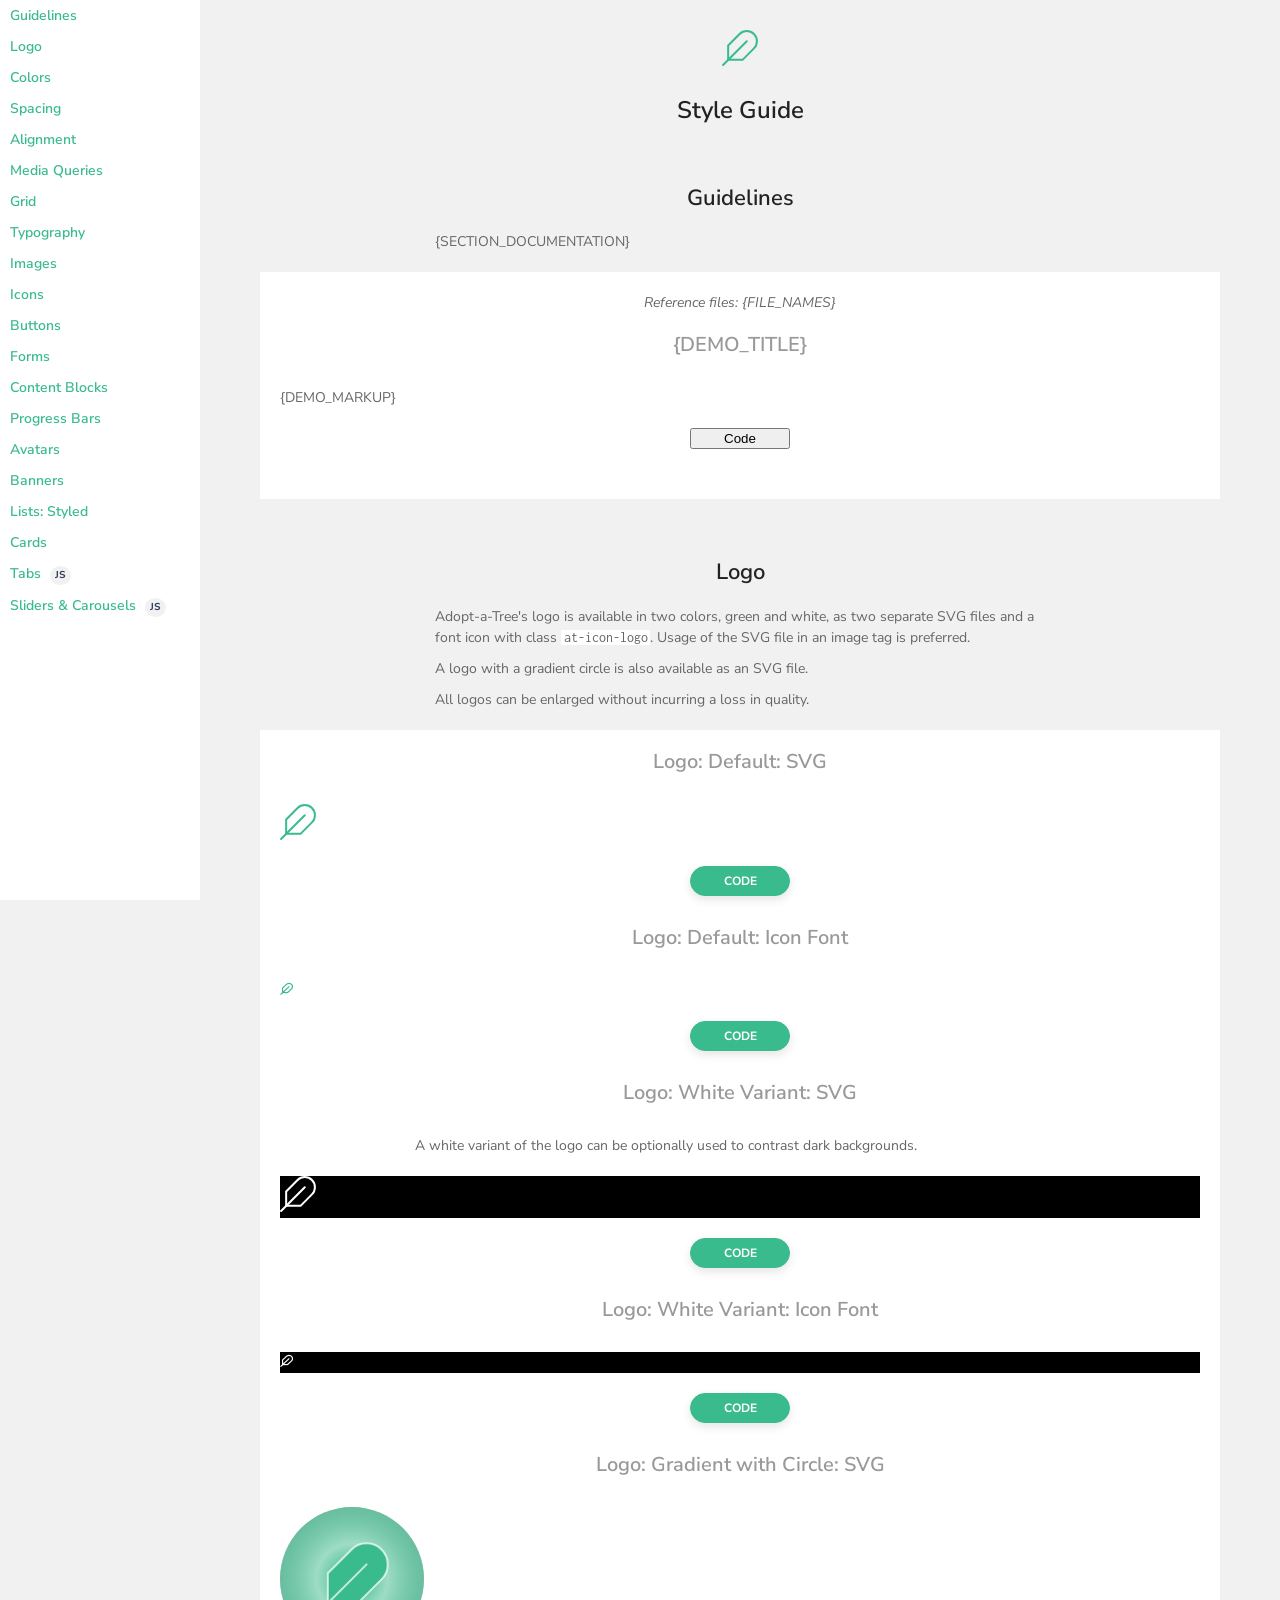
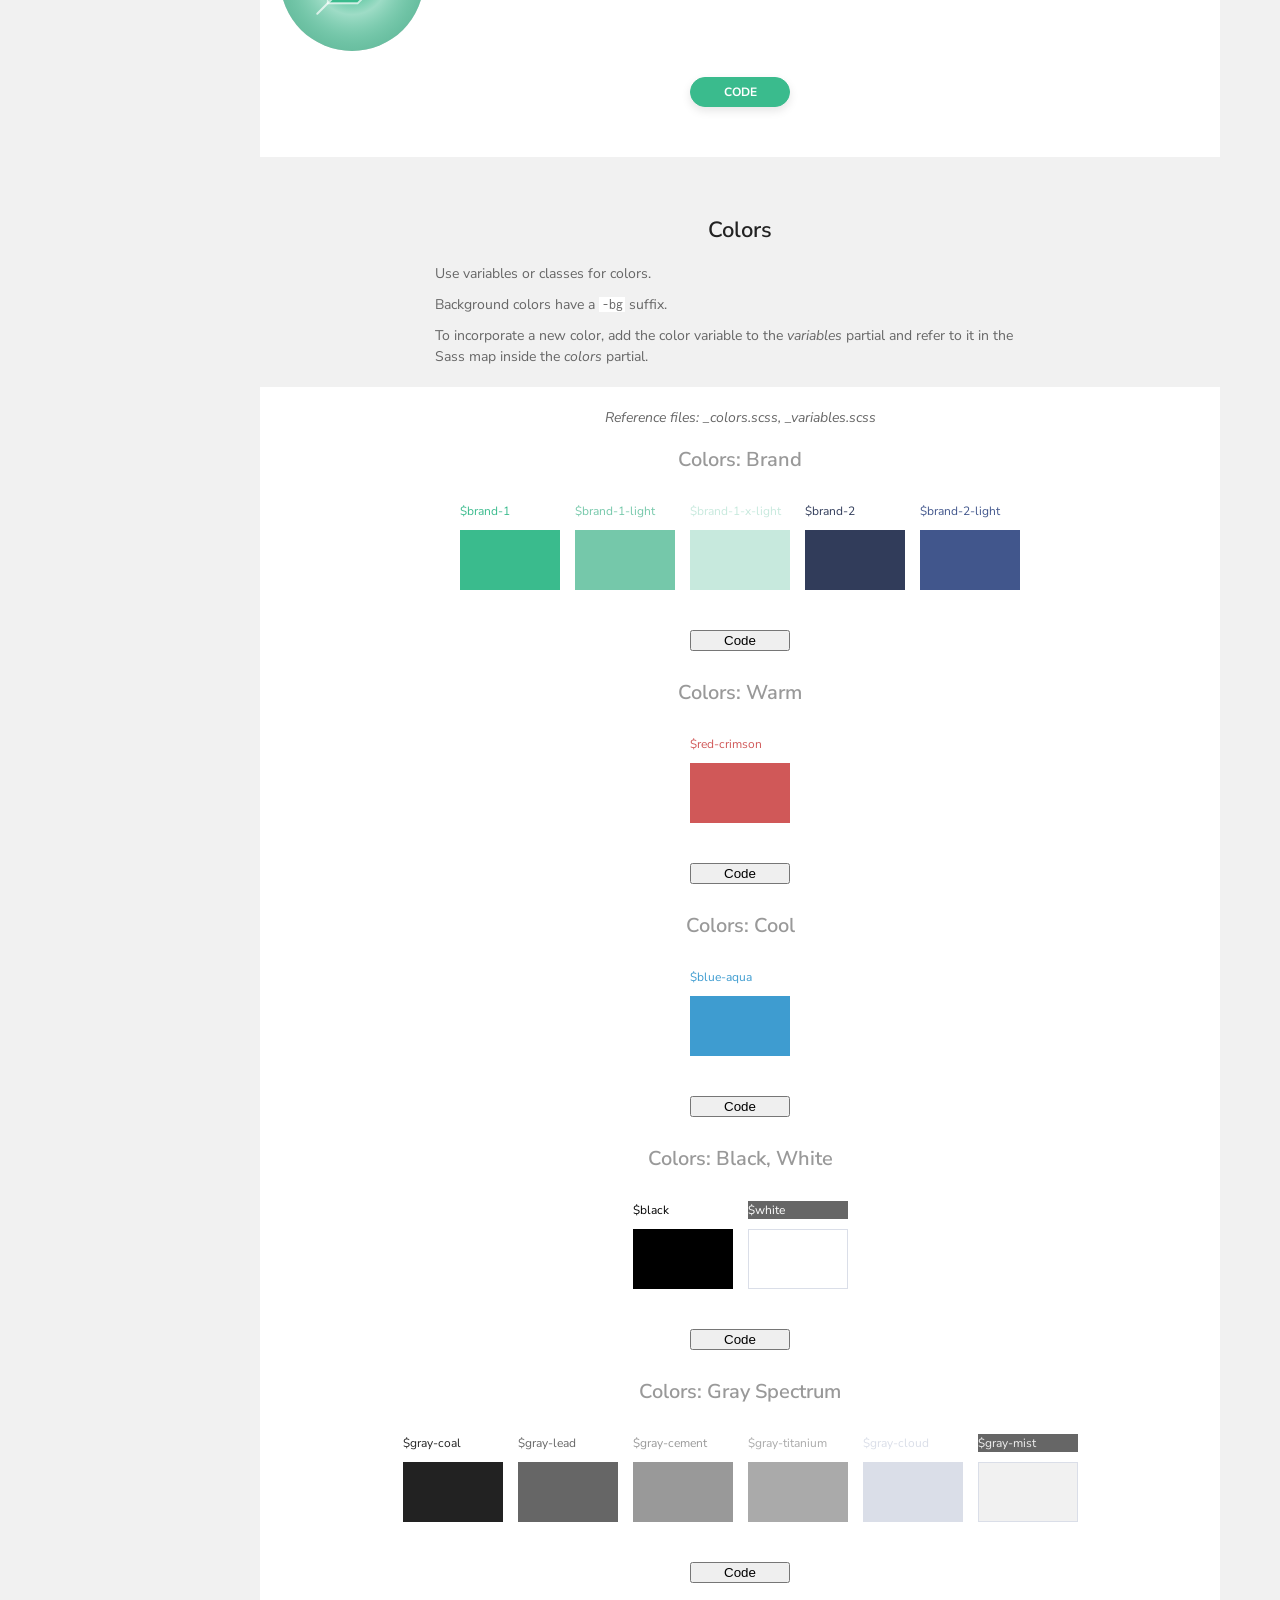
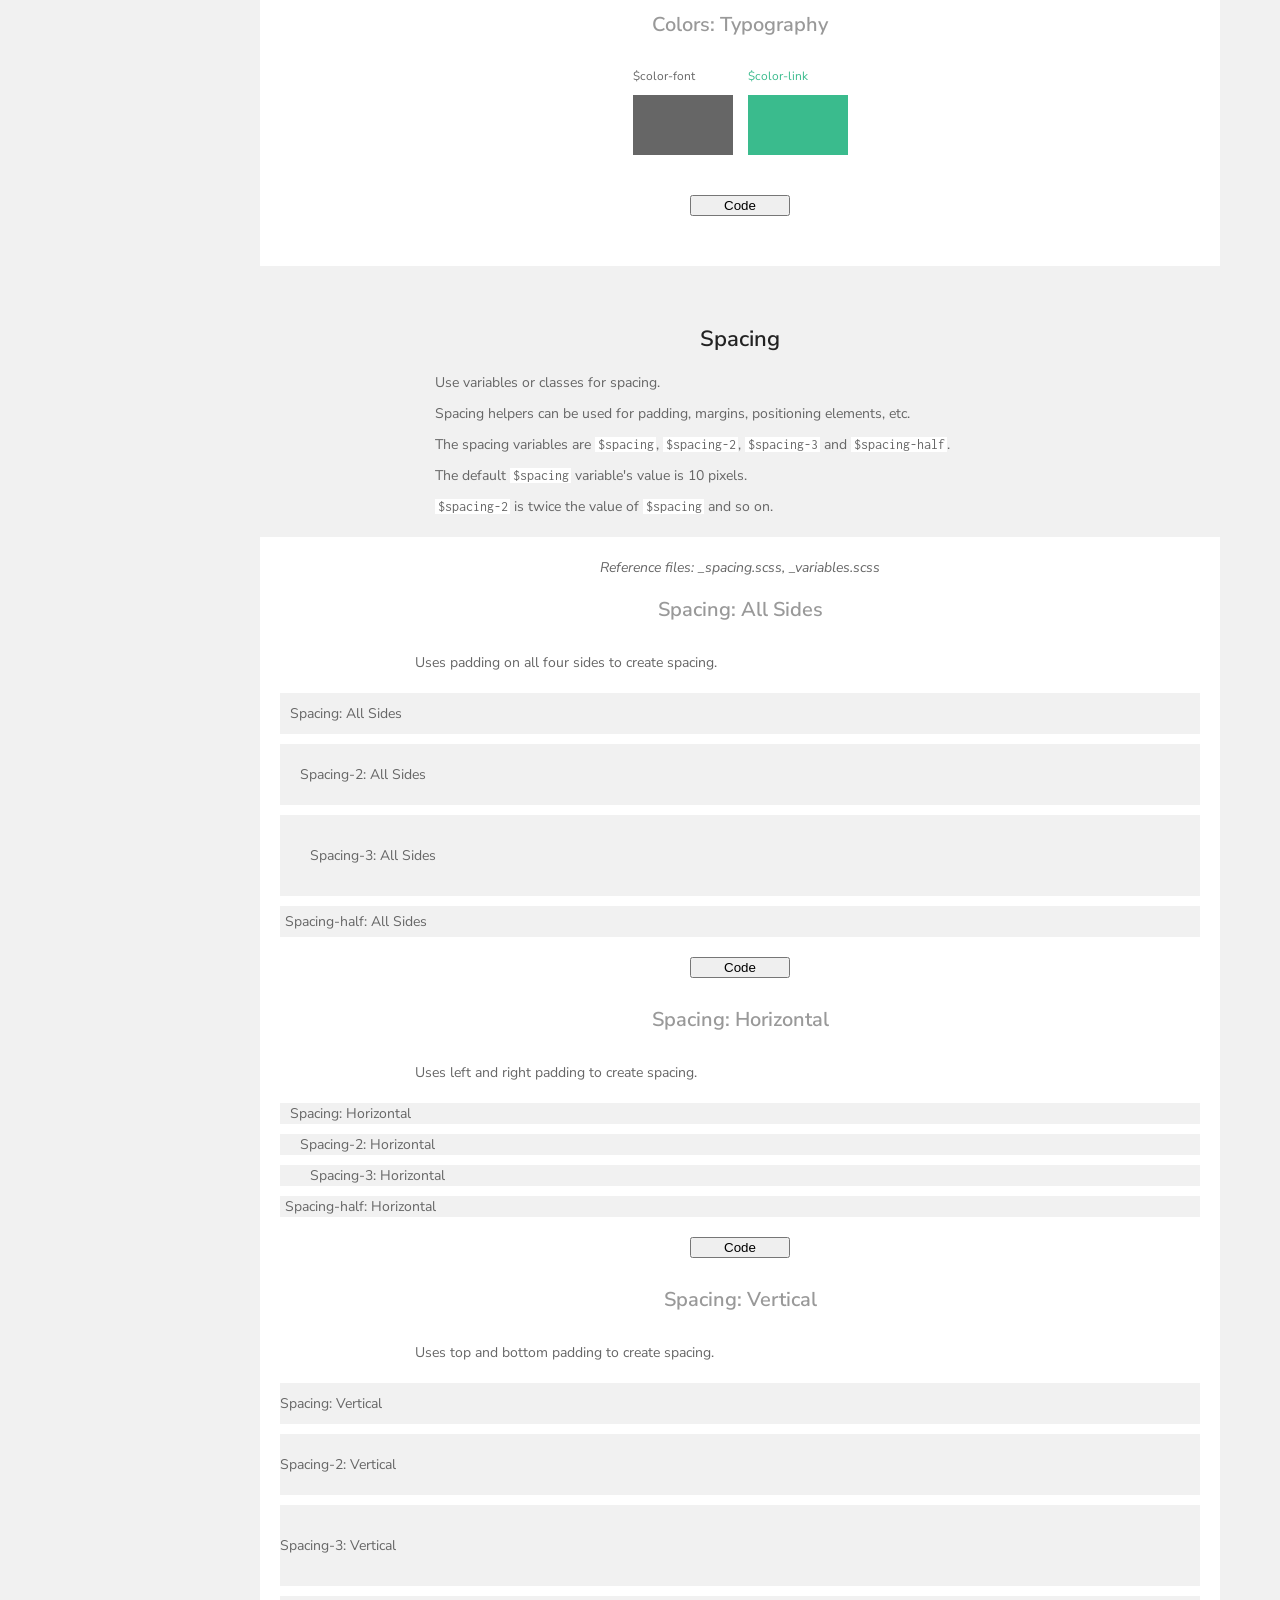
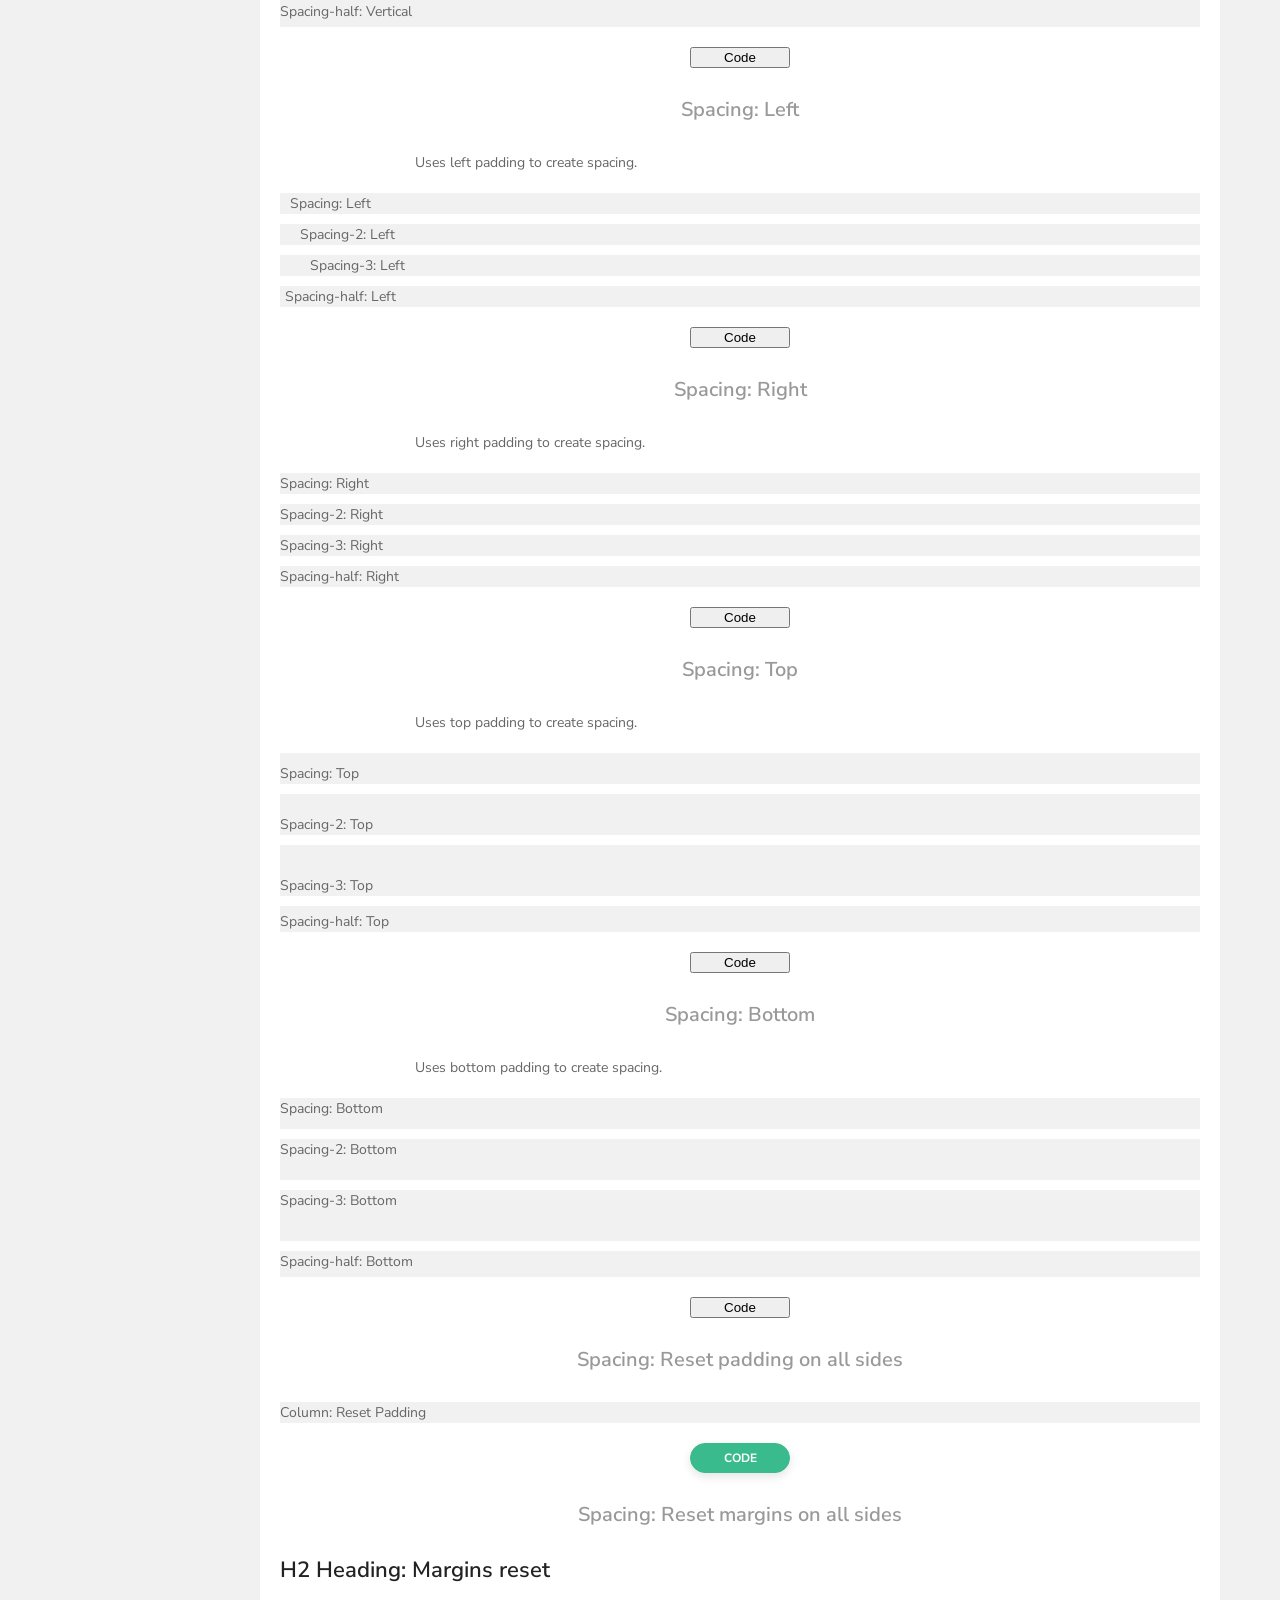
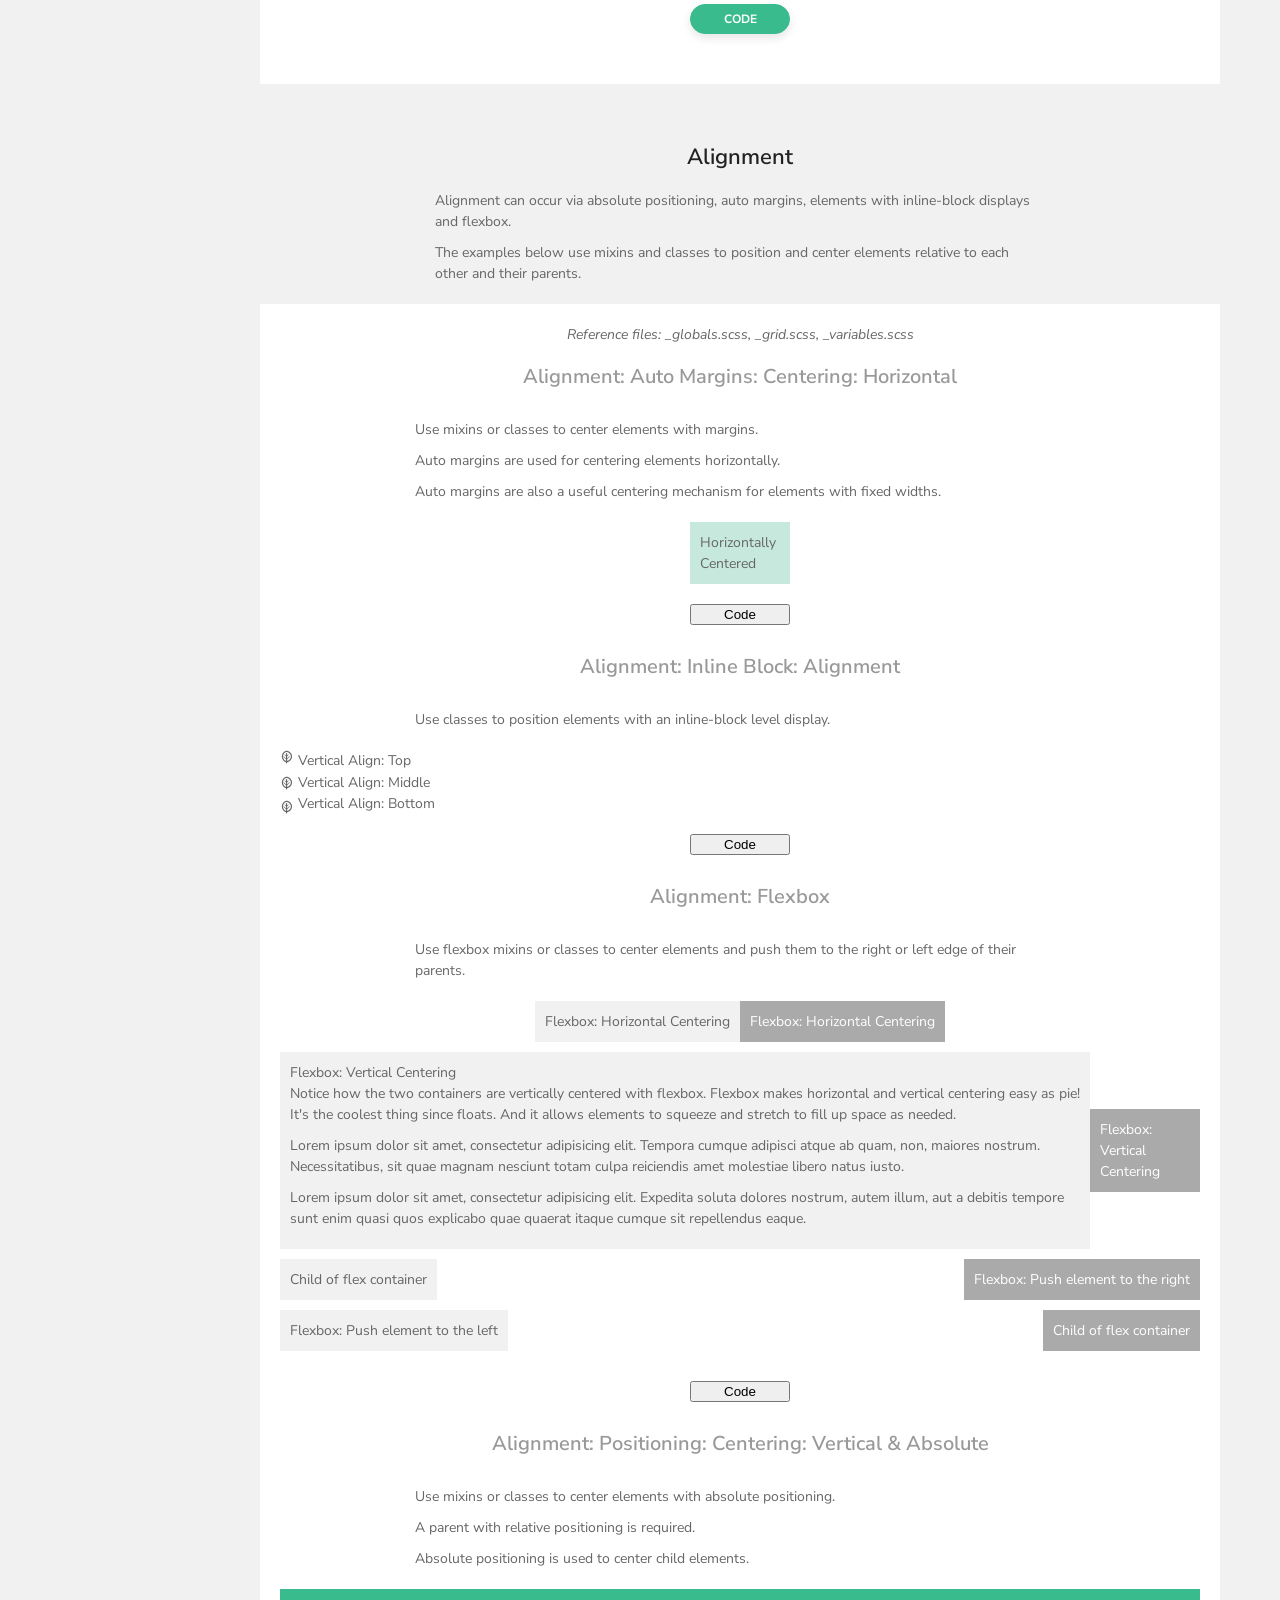
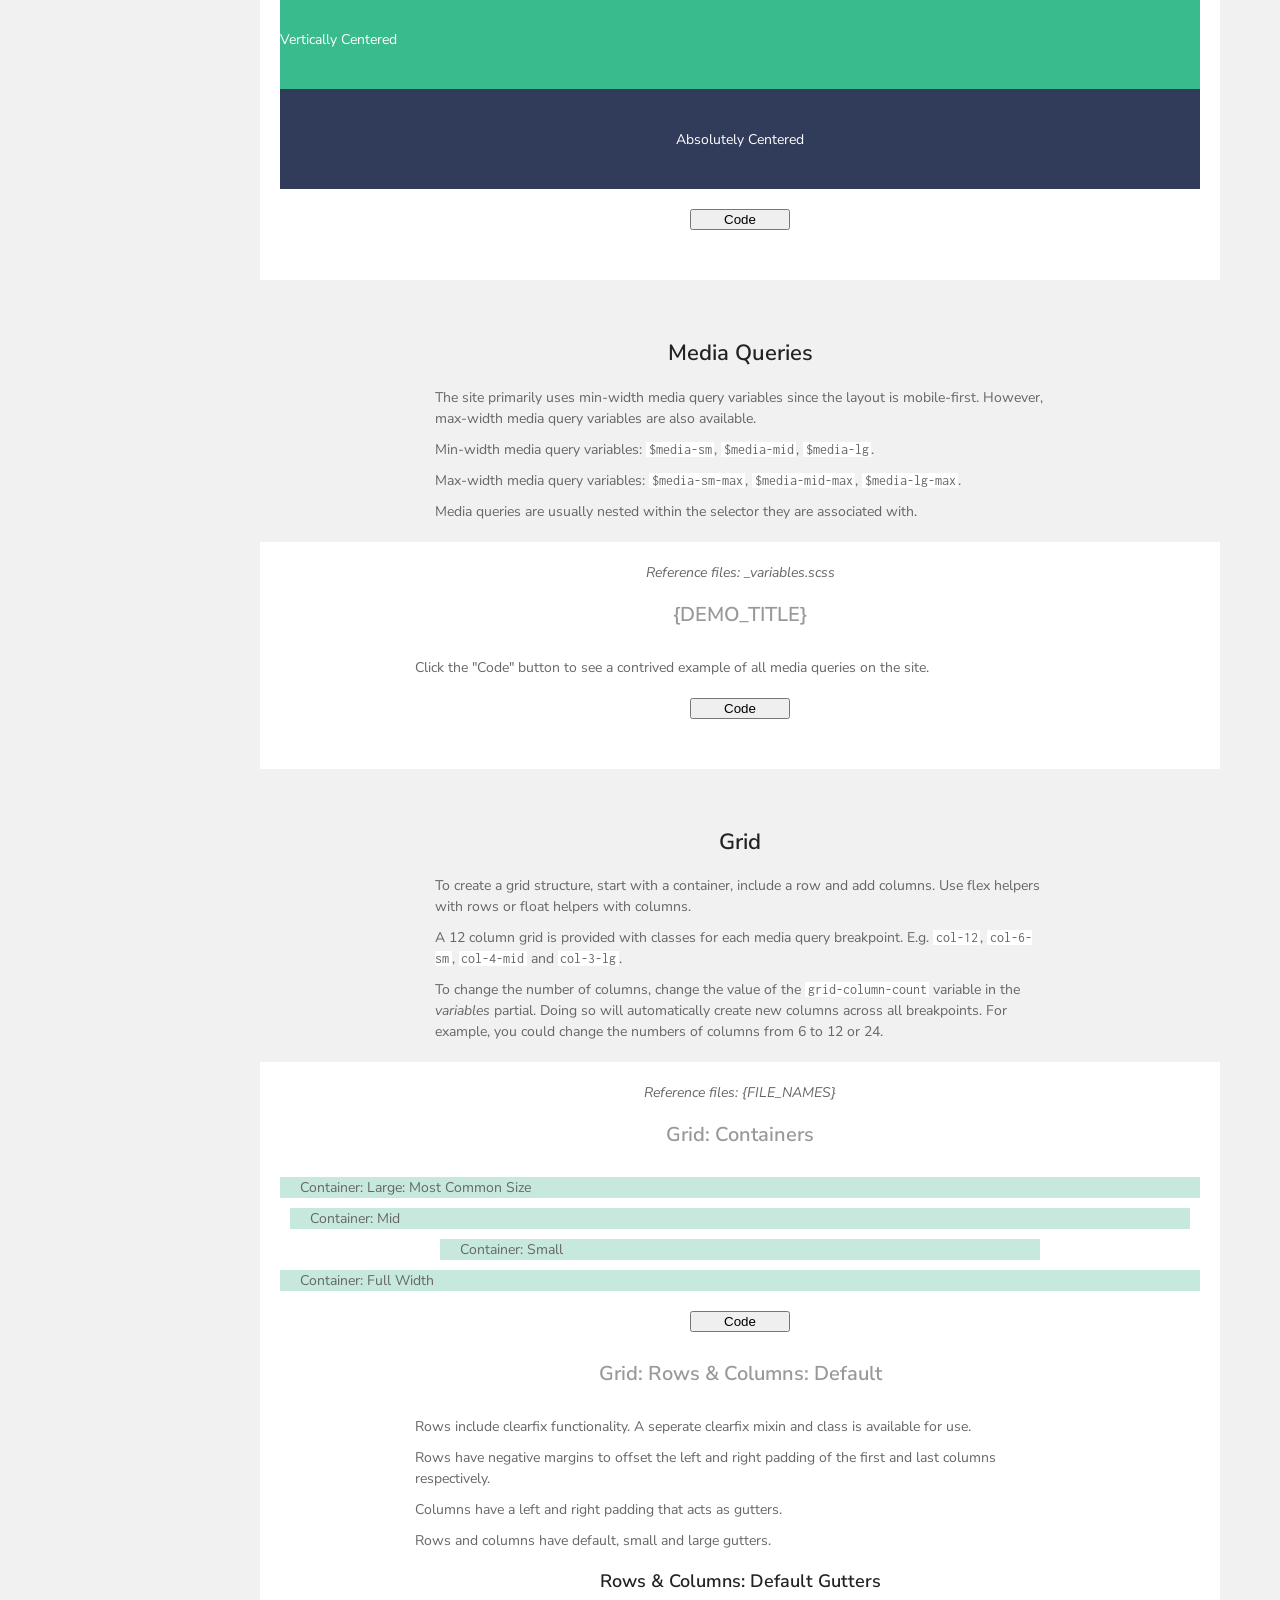
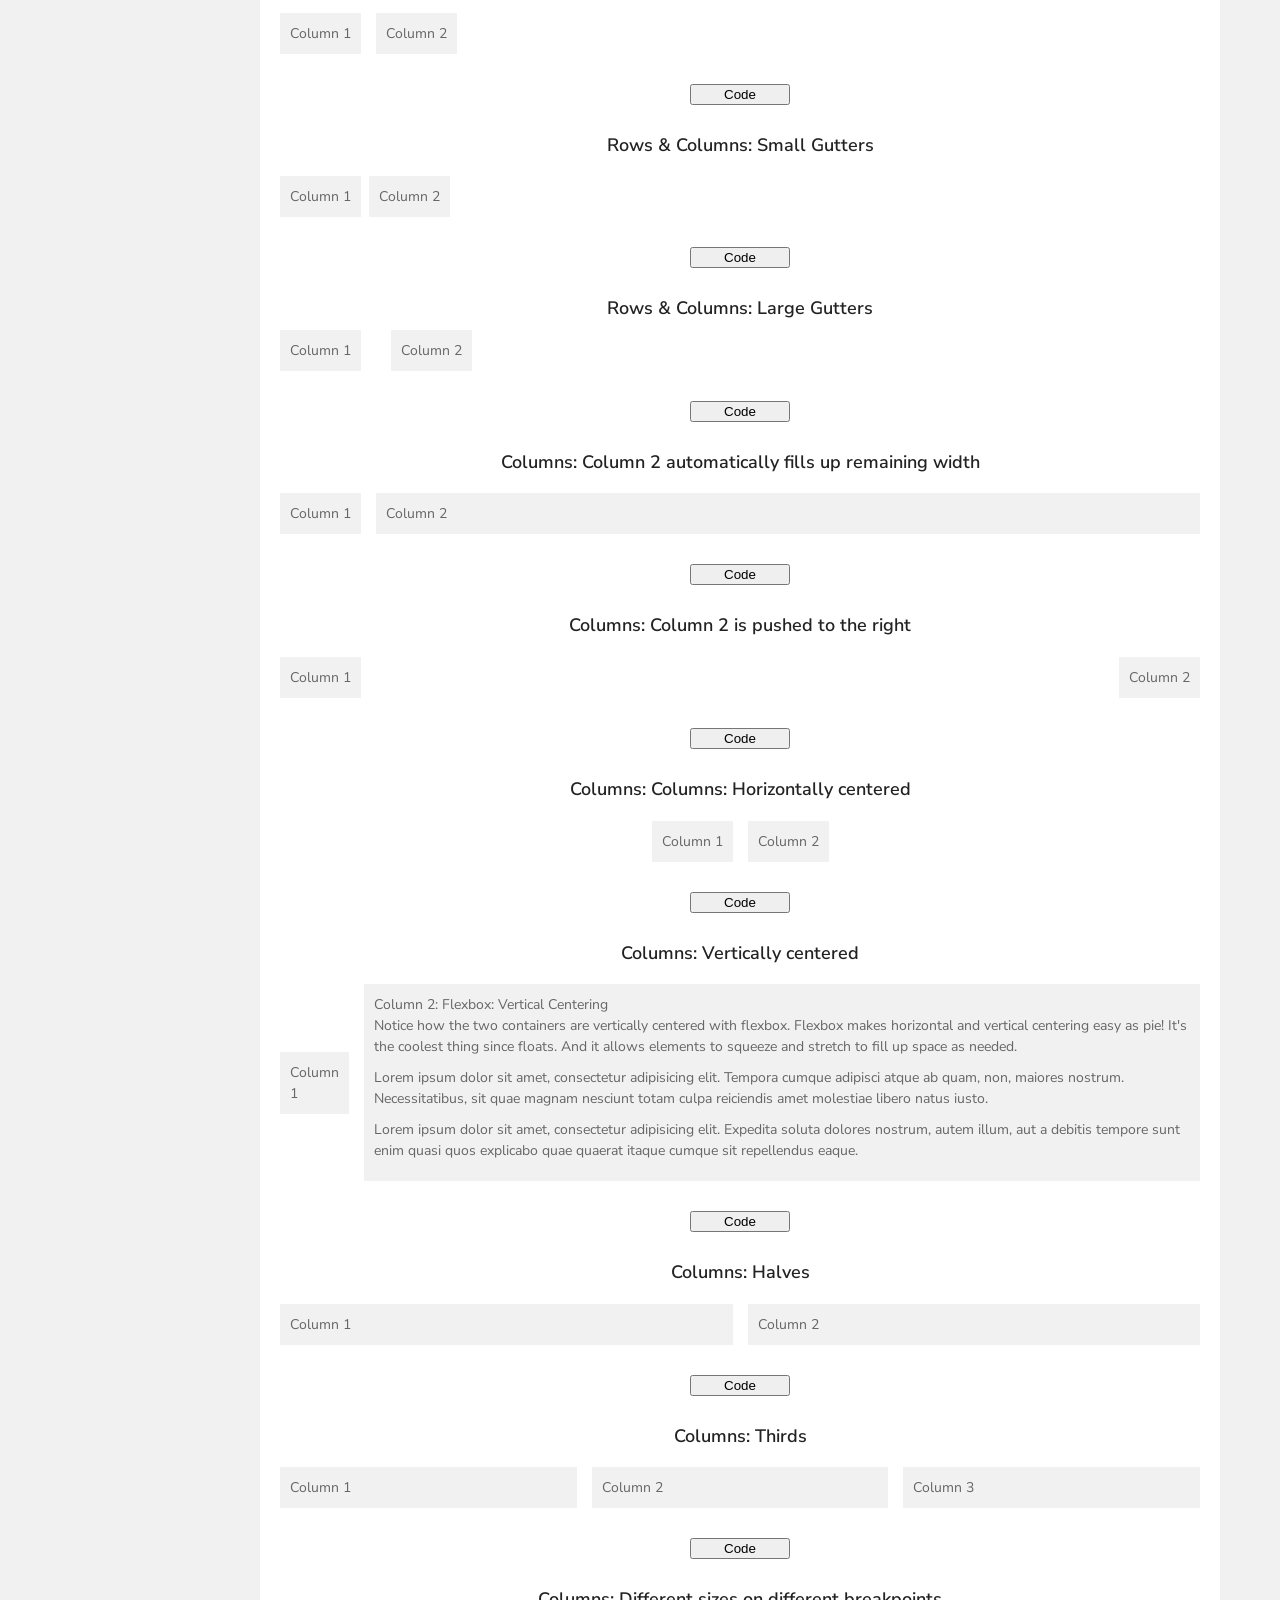
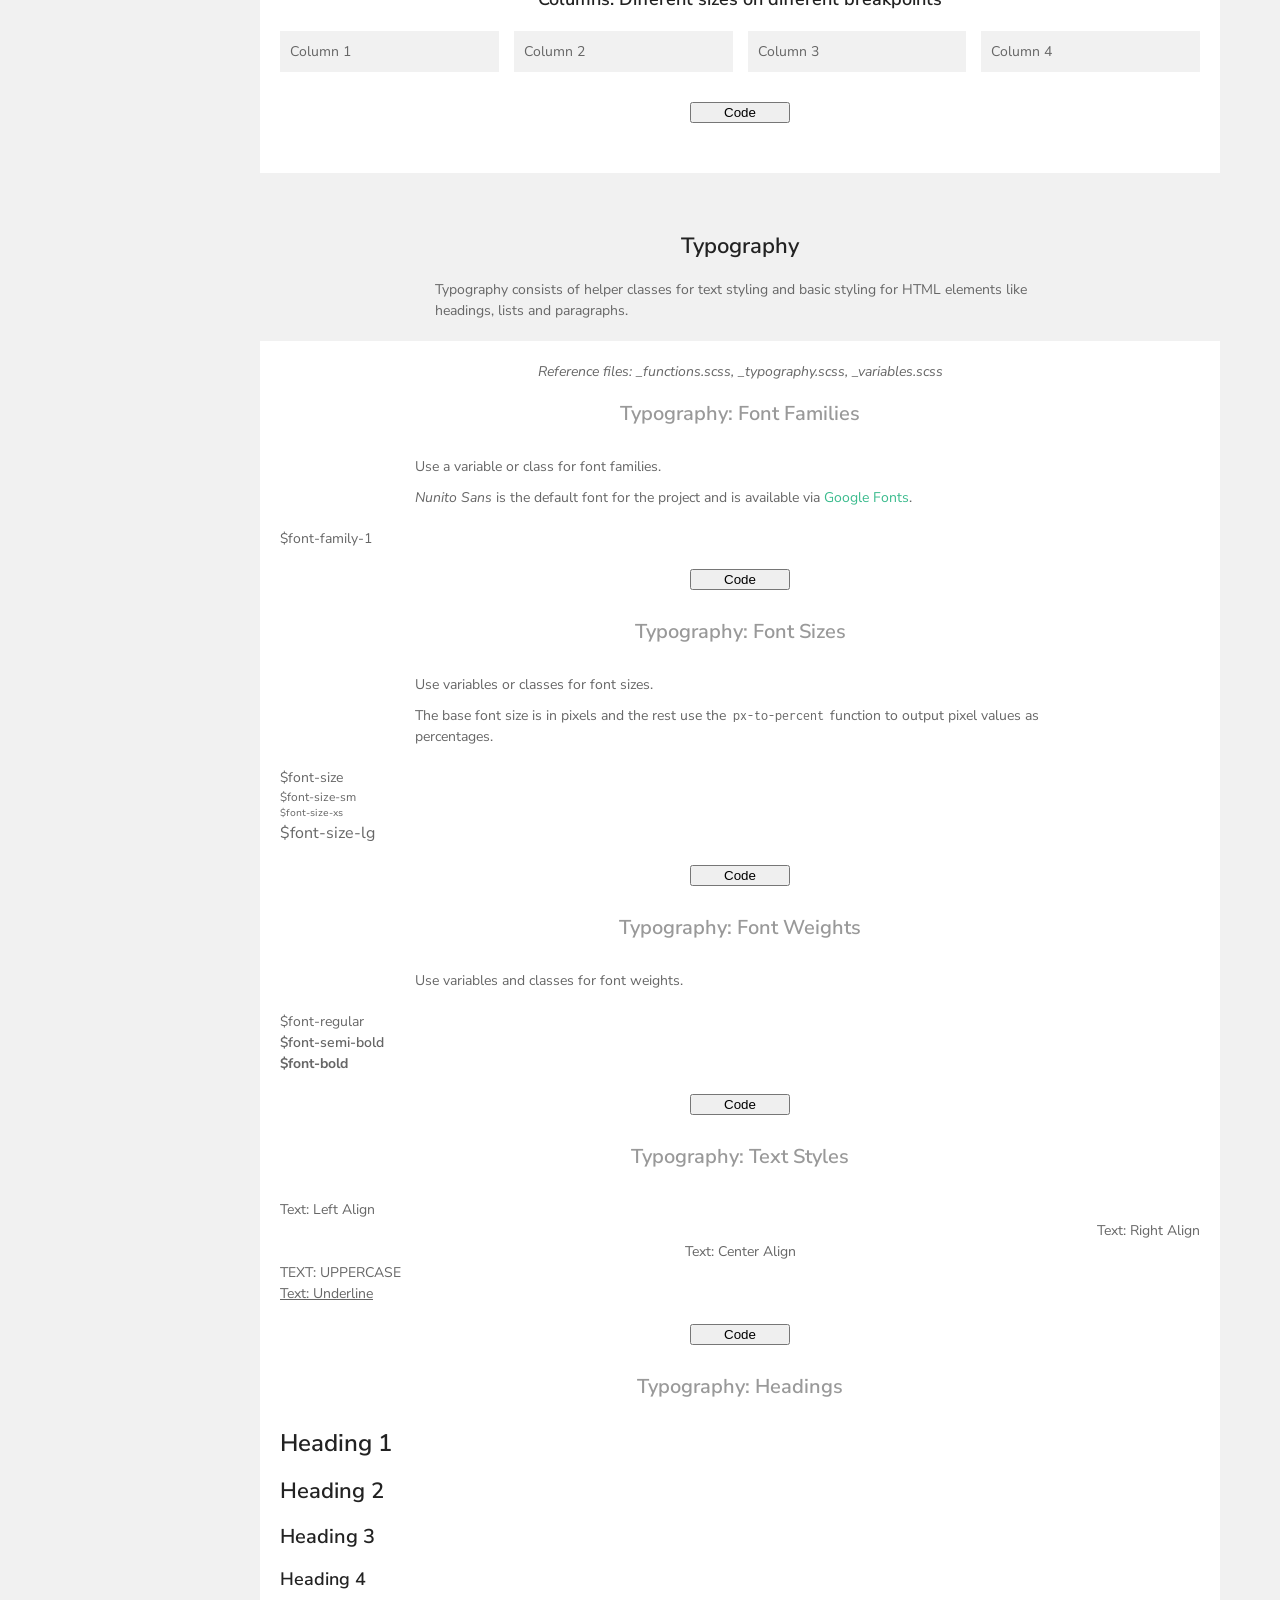
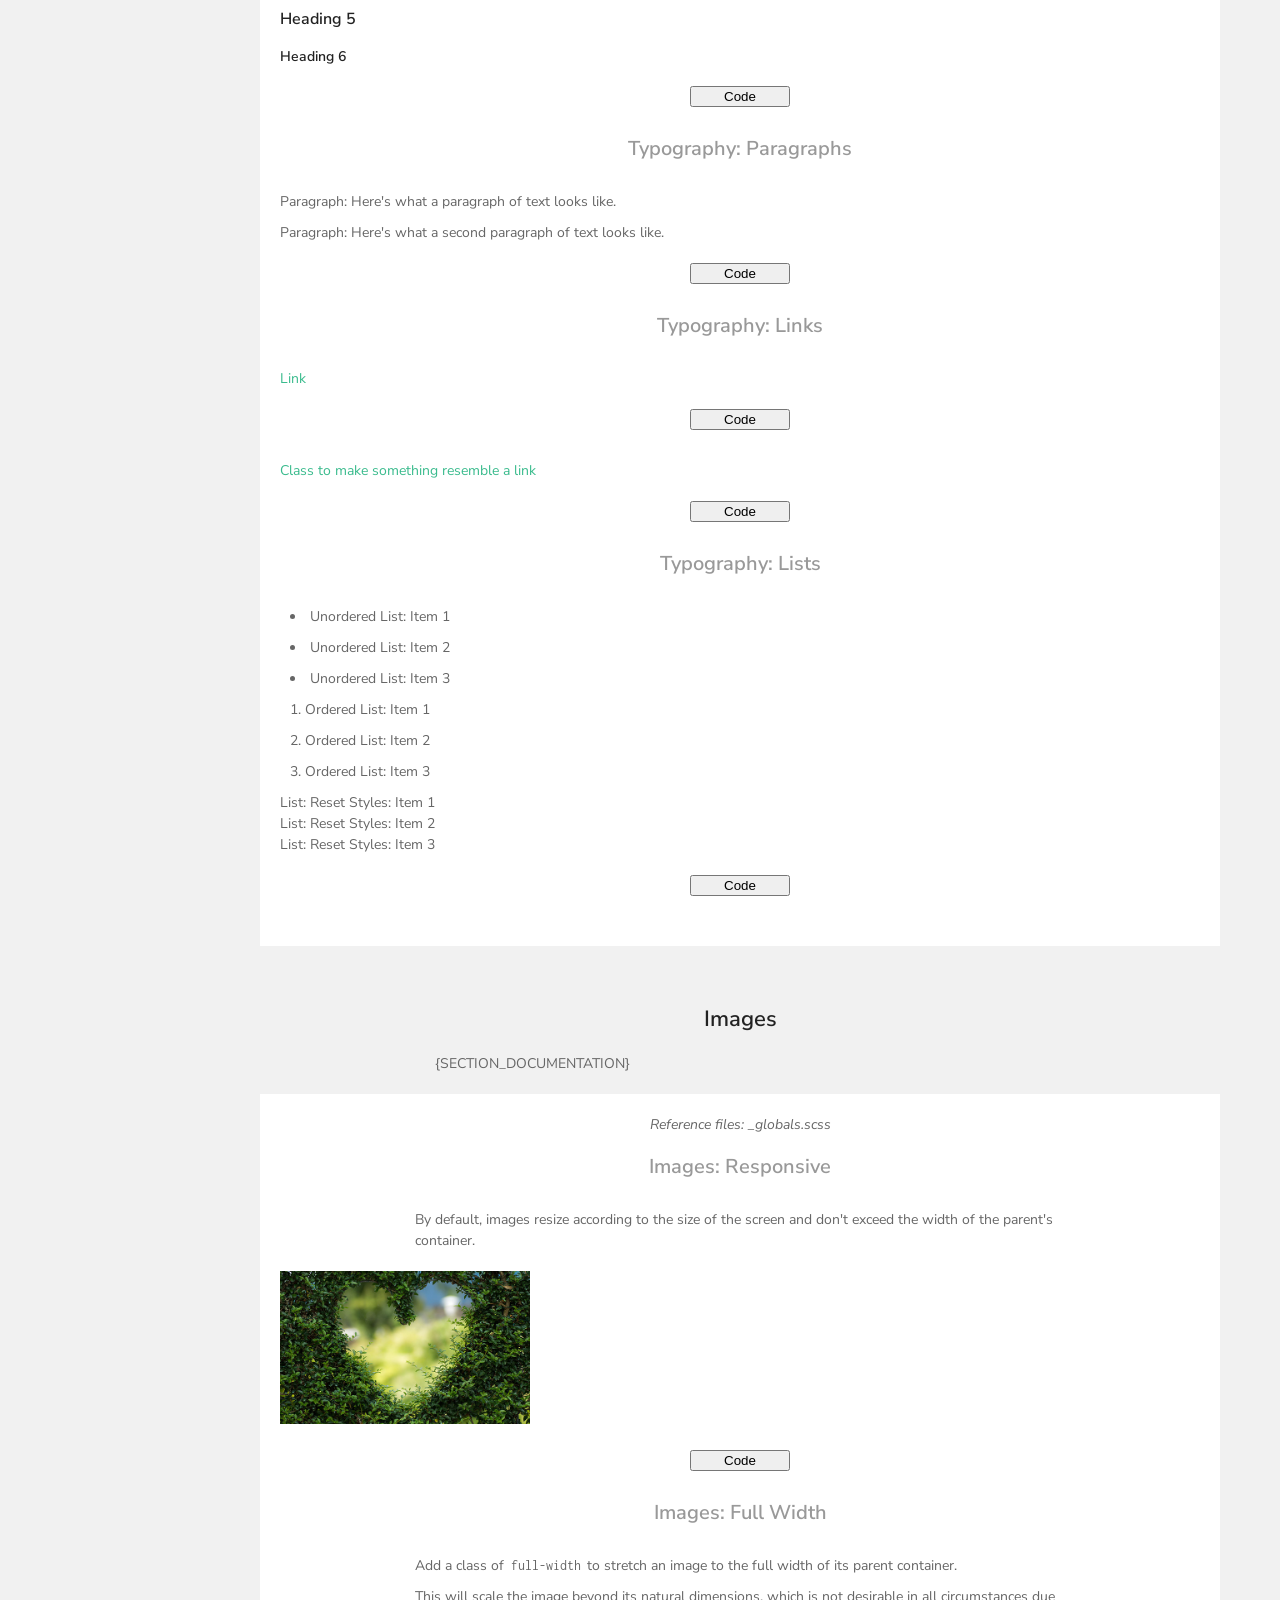
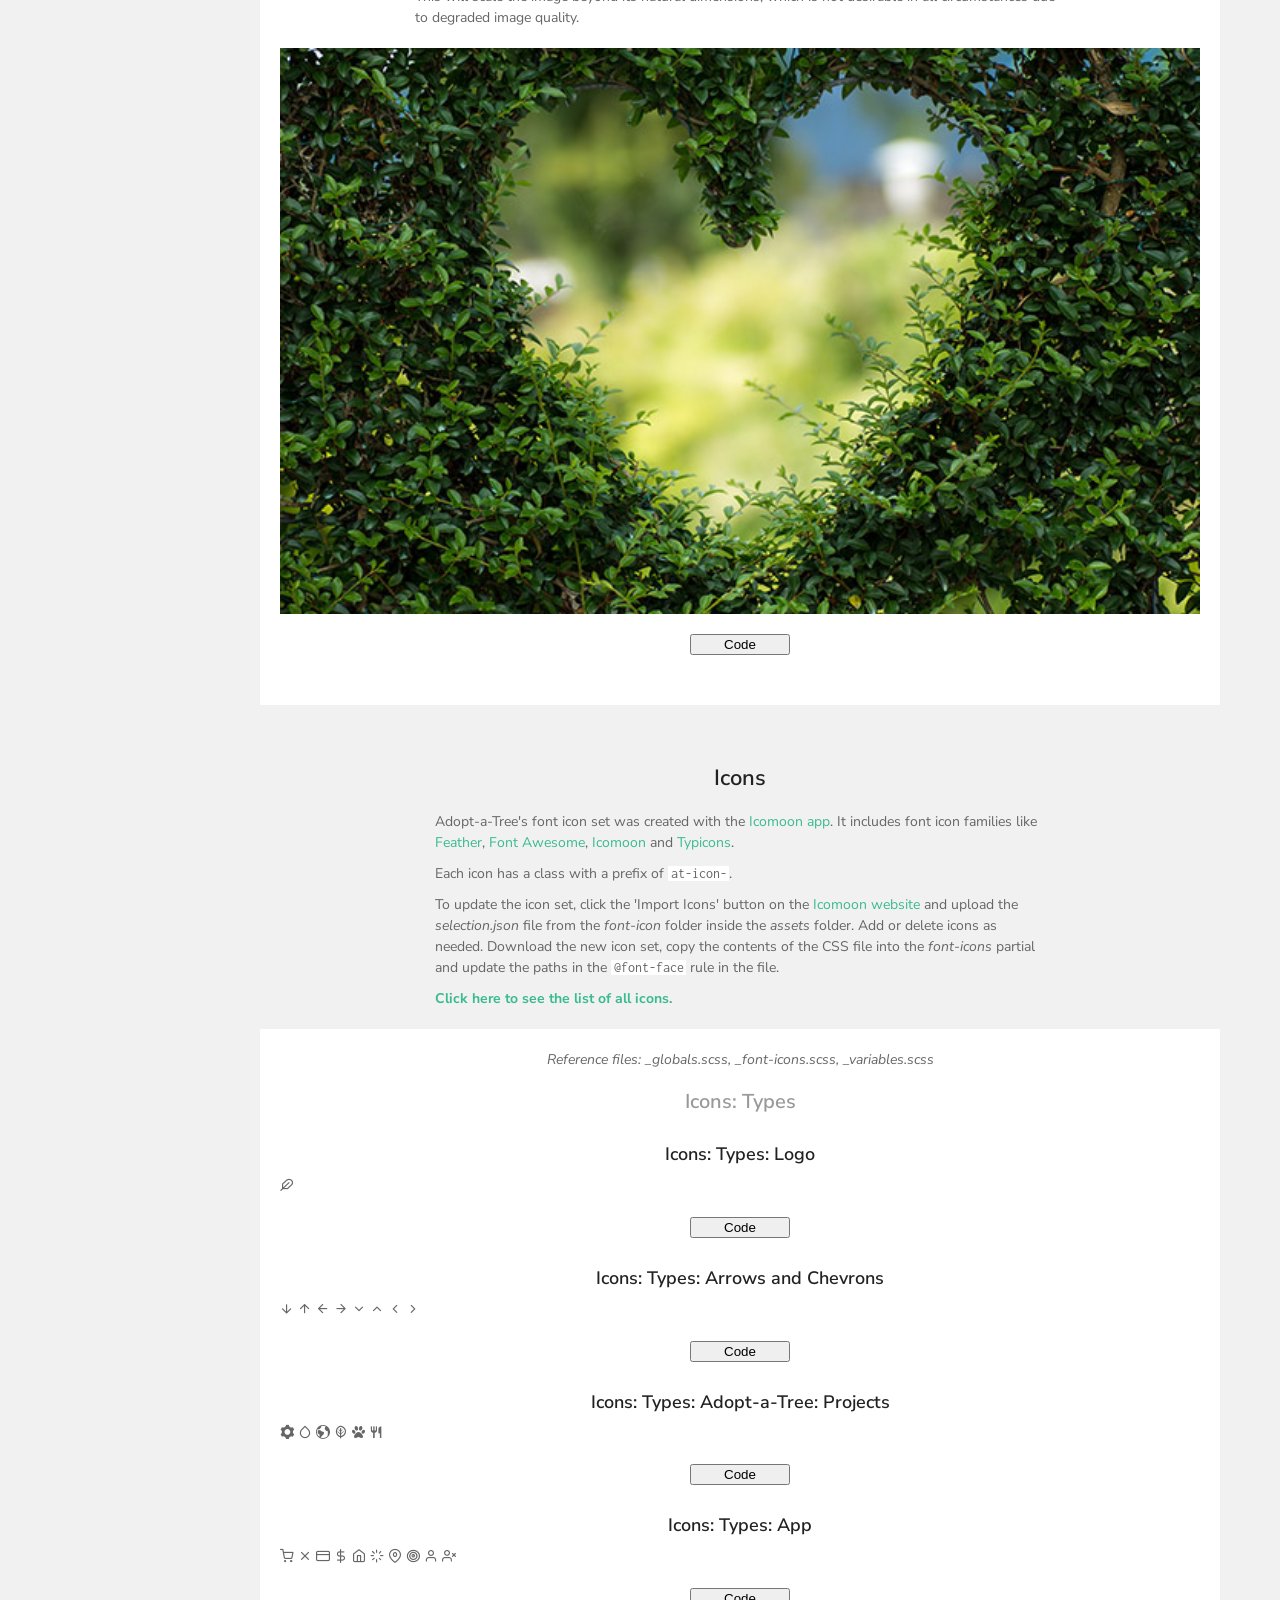
==== commit c3d7c0e7: "resetting styles" ====
--- a/index.html
+++ b/index.html
@@ -17,7 +17,7 @@
       <div class="styleguide">
         <nav class="styleguide-nav">
           <button class="btn-styleguide-menu" id="js-btn-styleguide-menu">MENU</button>
-          <ul class="styleguide-sidebar" id="js-styleguide-sidebar">
+          <ul class="styleguide-sidebar list-reset" id="js-styleguide-sidebar">
             <li><a href="#styleguide-section-guidelines">Guidelines</a></li>
             <li><a href="#styleguide-section-logo">Logo</a></li>
             <li><a href="#styleguide-section-colors">Colors</a></li>
@@ -359,6 +359,22 @@
                 <button class="btn-styleguide-code js-btn-styleguide-code">Code</button>
               </div> <!-- /.styleguide-demo-block -->
 
+              <h3>Spacing: Reset padding on all sides</h3>
+              <div class="styleguide-demo-block">
+                <div class="styleguide-demo-each">
+                  <div class="col gray-mist-bg padding-reset">Column: Reset Padding</div>
+                </div> <!-- /.styleguide-demo-each -->
+                <button class="btn-styleguide-code js-btn-styleguide-code btn btn--brand-1 btn--sm">Code</button>
+              </div> <!-- /.styleguide-demo-block -->
+              
+              <h3>Spacing: Reset margins on all sides</h3>
+              <div class="styleguide-demo-block">
+                <div class="styleguide-demo-each">
+                  <h2 class="margin-reset">H2 Heading: Margins reset</h2>
+                </div> <!-- /.styleguide-demo-each -->
+                <button class="btn-styleguide-code js-btn-styleguide-code btn btn--brand-1 btn--sm">Code</button>
+              </div> <!-- /.styleguide-demo-block -->
+
             </div> <!-- /.styleguide-section-block -->
           </section>
 
@@ -847,6 +863,11 @@
                     <li>Ordered List: Item 2</li>
                     <li>Ordered List: Item 3</li>
                   </ol>
+                  <ul class="list-reset">
+                    <li>List: Reset Styles: Item 1</li>
+                    <li>List: Reset Styles: Item 2</li>
+                    <li>List: Reset Styles: Item 3</li>
+                  </ul>
                 </div> <!-- /.styleguide-demo-each -->
                 <button class="btn-styleguide-code js-btn-styleguide-code">Code</button>
               </div> <!-- /.styleguide-demo-block -->
@@ -1056,6 +1077,13 @@
                 </div> <!-- /.styleguide-demo-each -->
                 <button class="btn-styleguide-code js-btn-styleguide-code btn btn--brand-1 btn--sm">Code</button>
               </div> <!-- /.styleguide-demo-block -->
+              <h3>Buttons: Reset Styles</h3>
+              <div class="styleguide-demo-block">
+                <div class="styleguide-demo-each styleguide-demo-each--buttons">
+                  <button class="btn-reset">Button: Reset All Styles</button>
+                </div> <!-- /.styleguide-demo-each -->
+                <button class="btn-styleguide-code js-btn-styleguide-code btn btn--brand-1 btn--sm">Code</button>
+              </div> <!-- /.styleguide-demo-block -->
 
             </div> <!-- /.styleguide-section-block -->
           </section>
--- a/assets/css/styles.css
+++ b/assets/css/styles.css
@@ -875,6 +875,15 @@
   list-style-type: decimal;
 }
 
+.list-reset {
+  list-style-type: none;
+  margin-bottom: 0;
+  padding-left: 0;
+}
+.list-reset li {
+  margin-bottom: 0;
+}
+
 a, .link {
   color: #3ABB8D;
   text-decoration: none;
@@ -888,6 +897,14 @@
 
 svg {
   max-height: 100%;
+}
+
+.padding-reset {
+  padding: 0 !important;
+}
+
+.margin-reset {
+  margin: 0 !important;
 }
 
 .full-width {
@@ -1043,6 +1060,25 @@
   line-height: 1.2;
 }
 
+.btn-reset {
+  color: #666;
+  background: none;
+  border: none;
+  border-radius: 0;
+  box-shadow: none;
+  font-family: "Nunito Sans", sans-serif;
+  font-size: 14px;
+  font-weight: 400;
+  line-height: 1.5;
+  text-align: left;
+  text-transform: inherit;
+  padding: 0;
+}
+.btn-reset:hover {
+  color: #666;
+  background: none;
+}
+
 input, select {
   border-radius: 0;
   box-shadow: none;
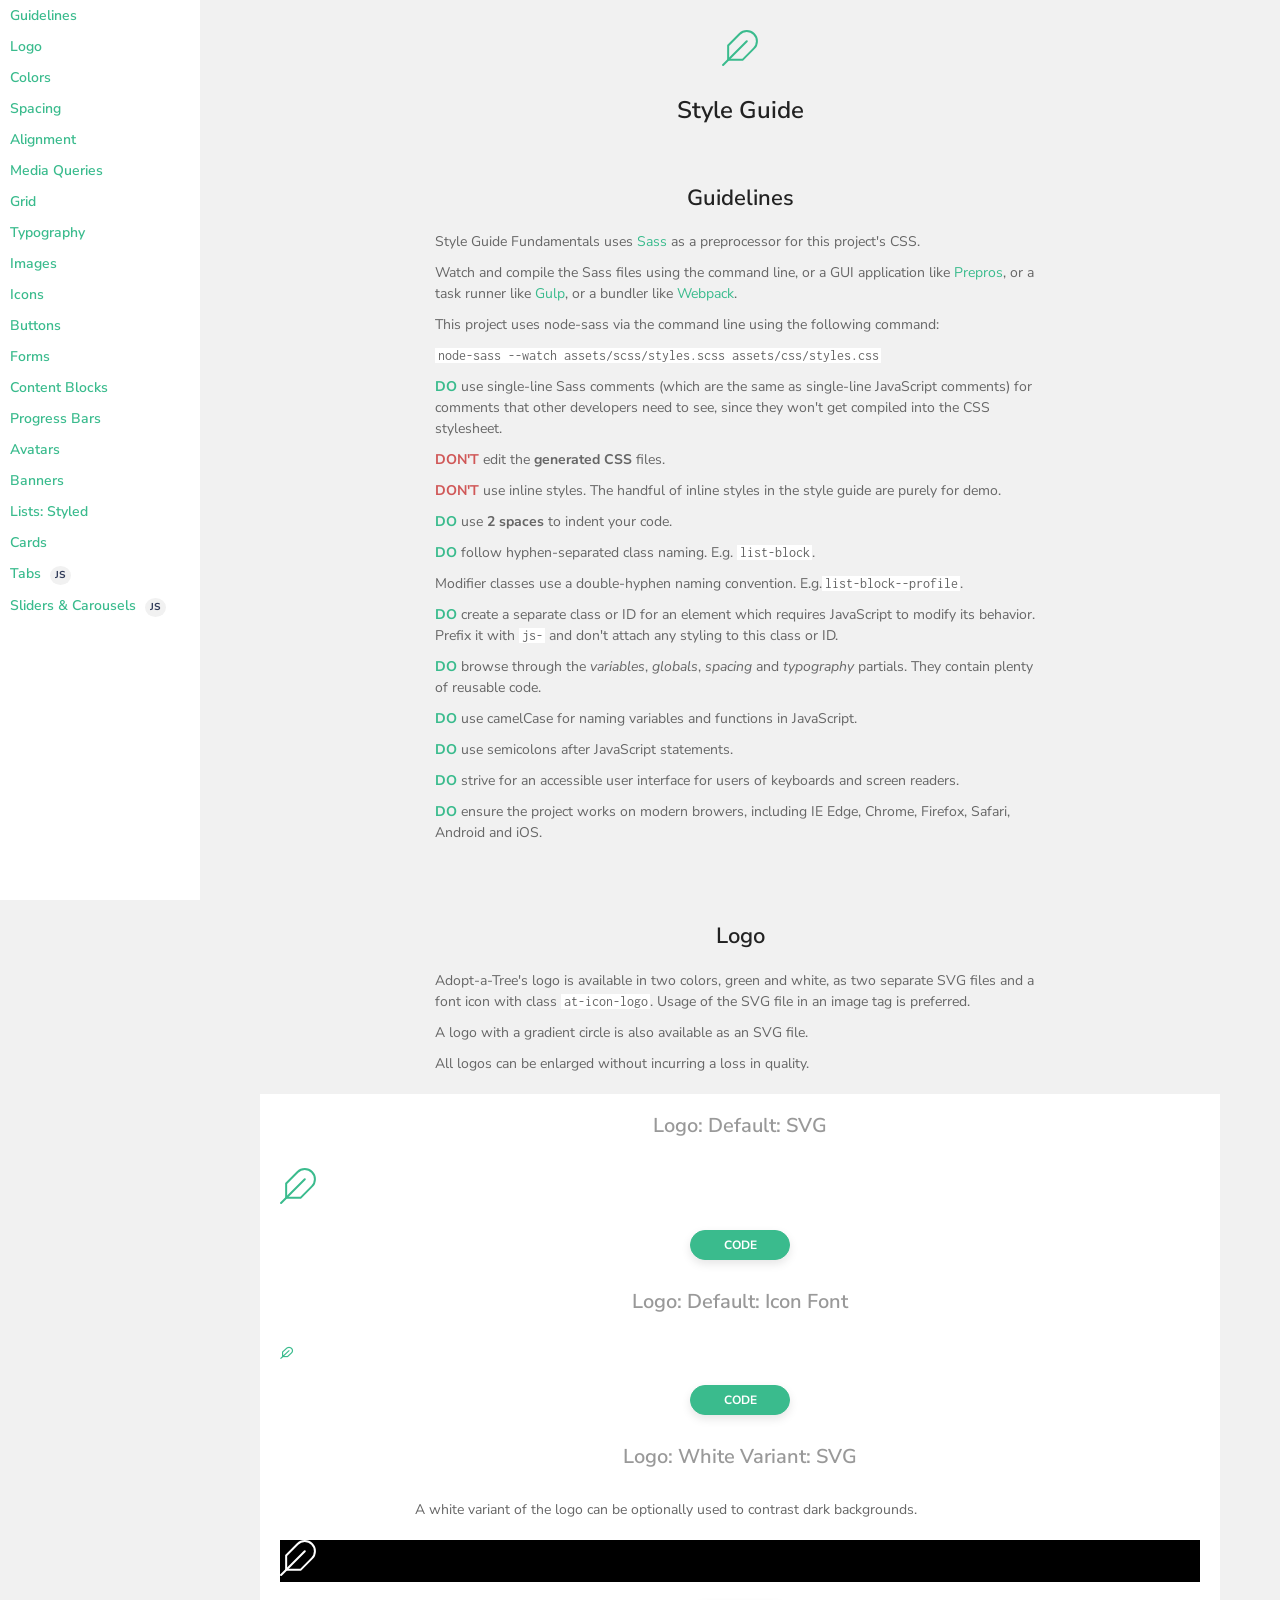
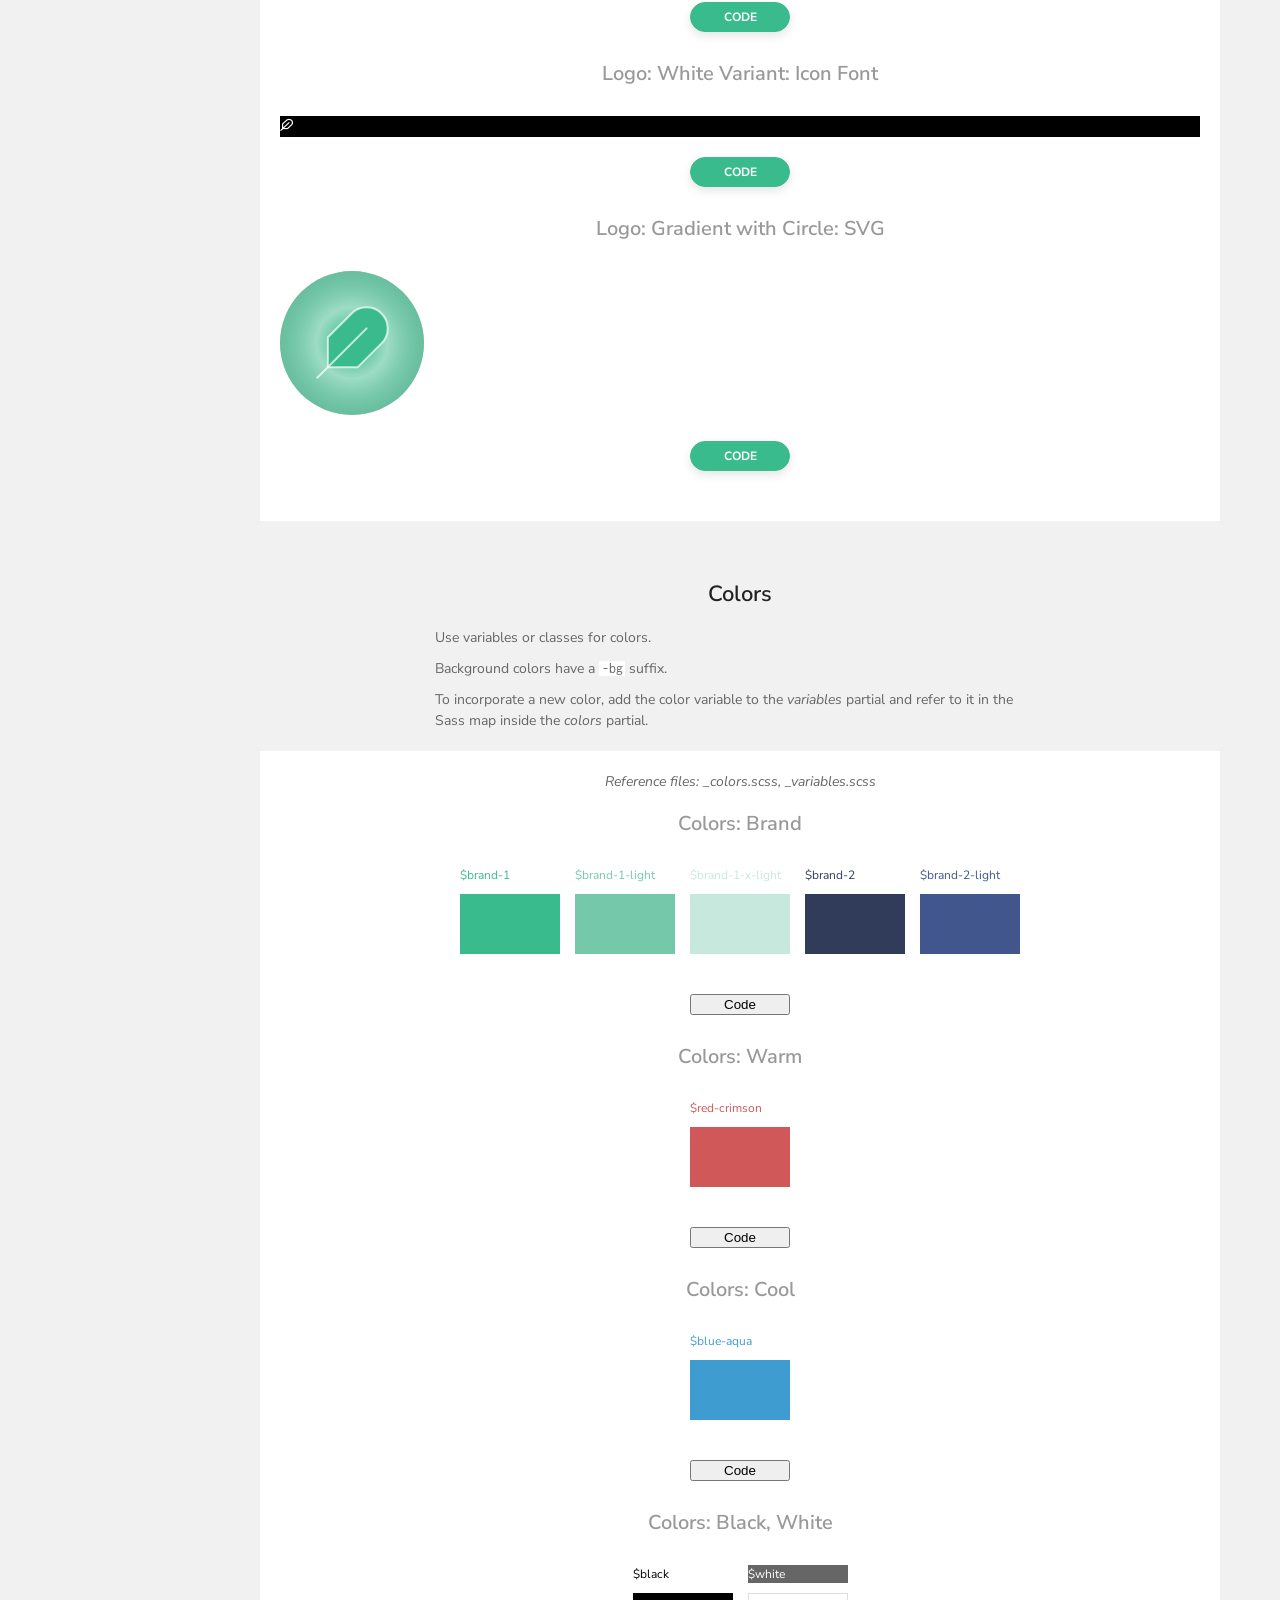
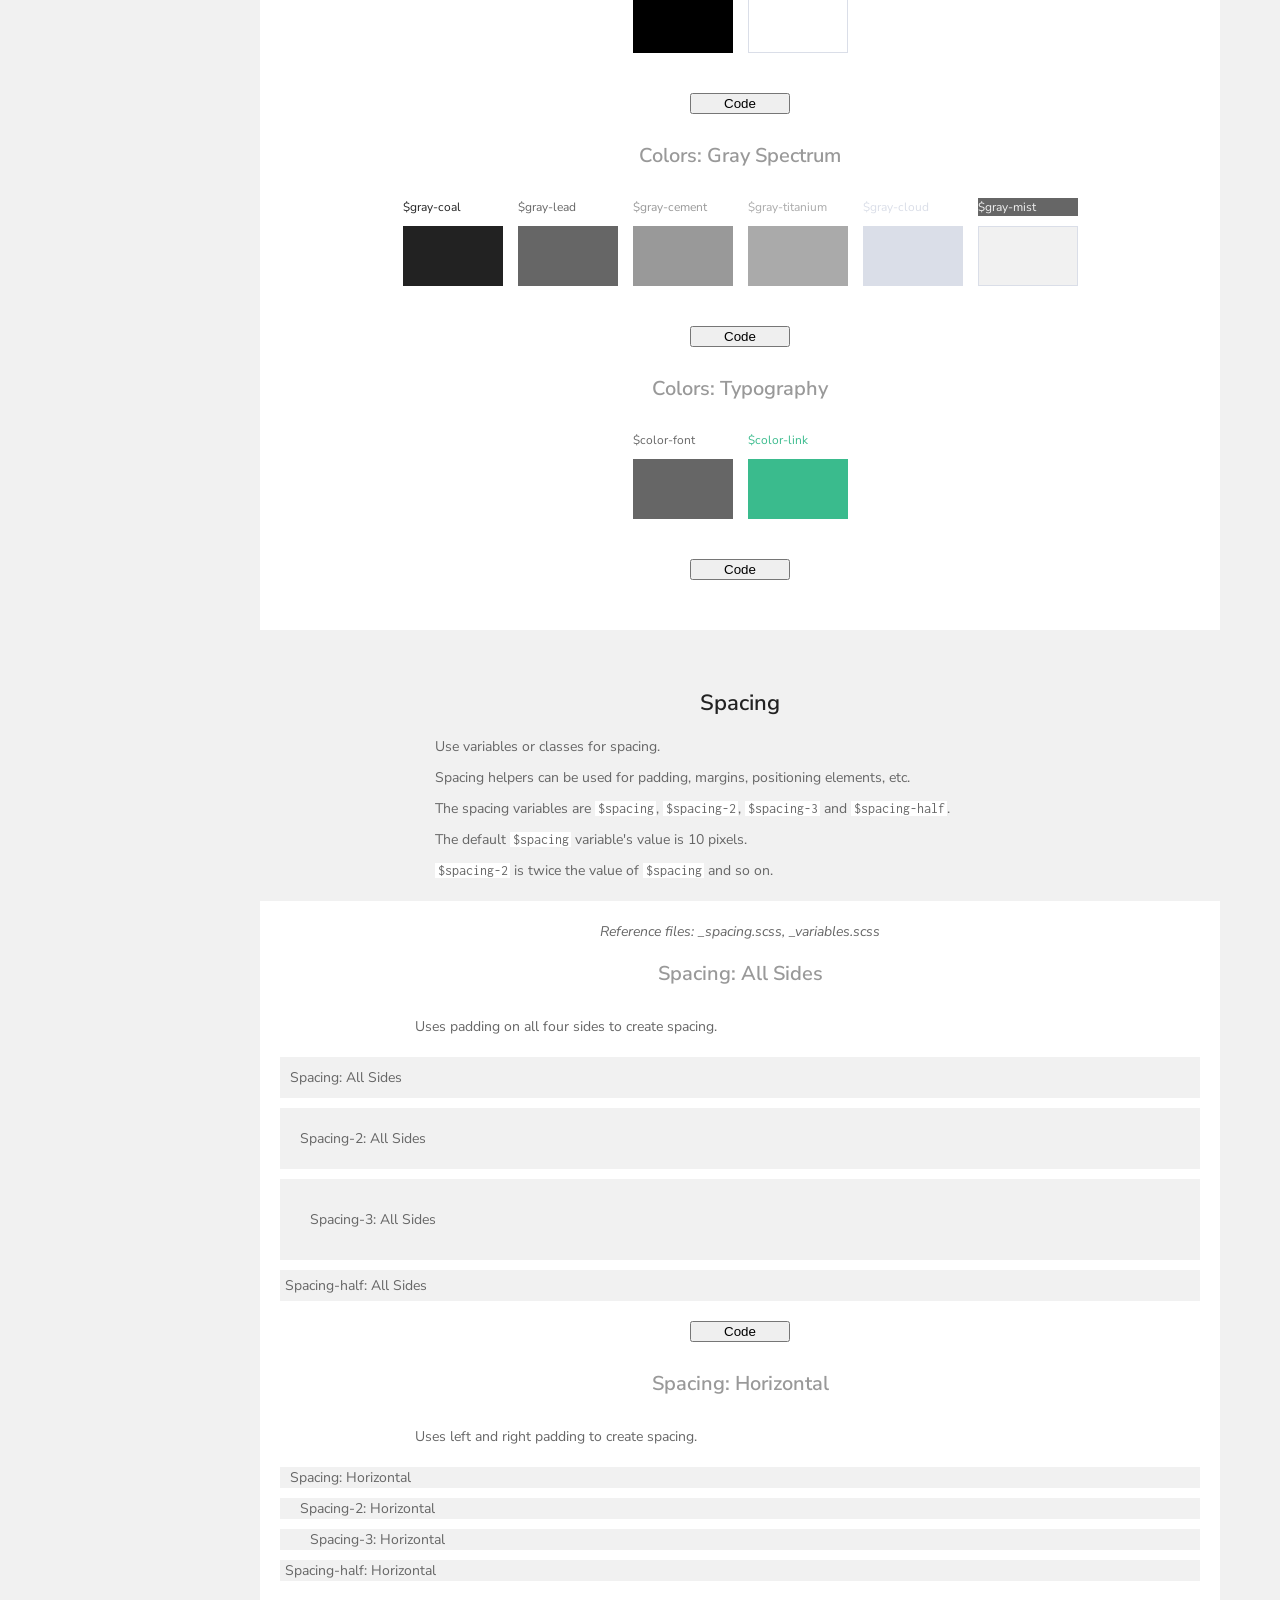
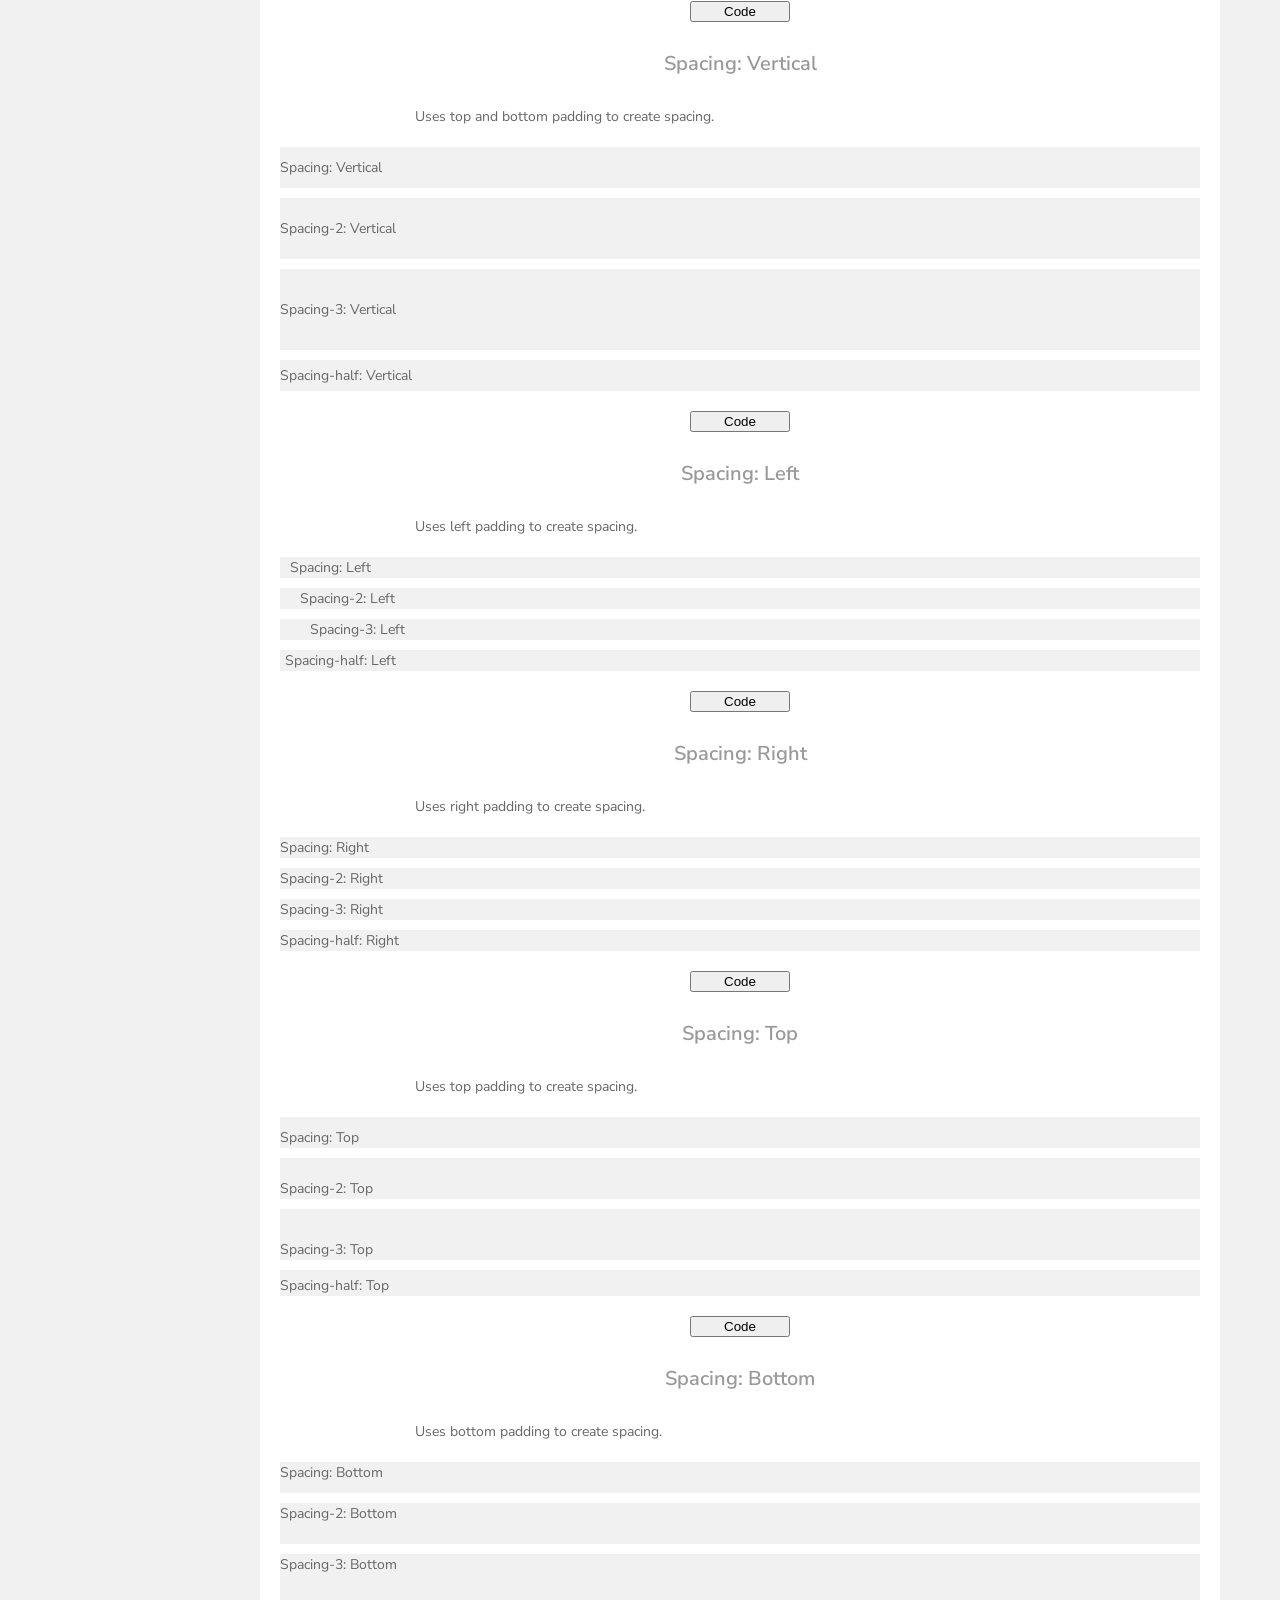
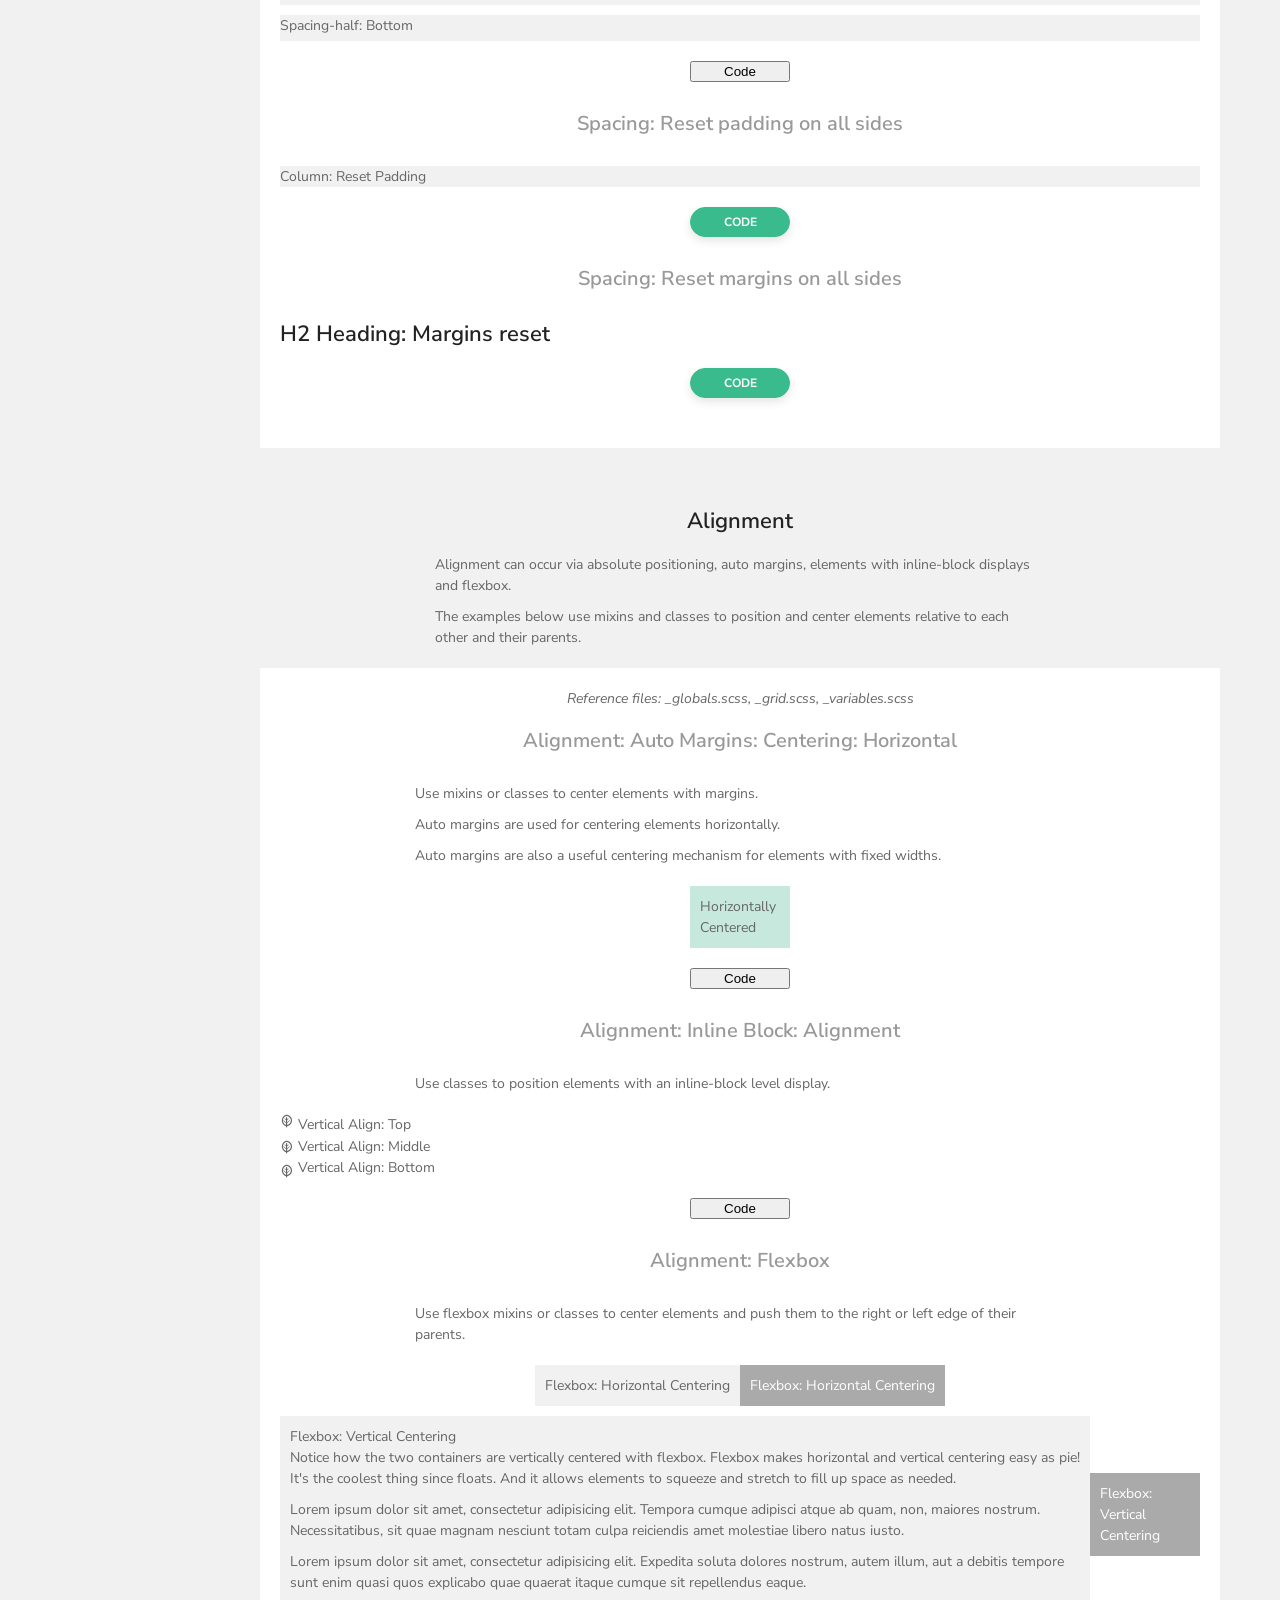
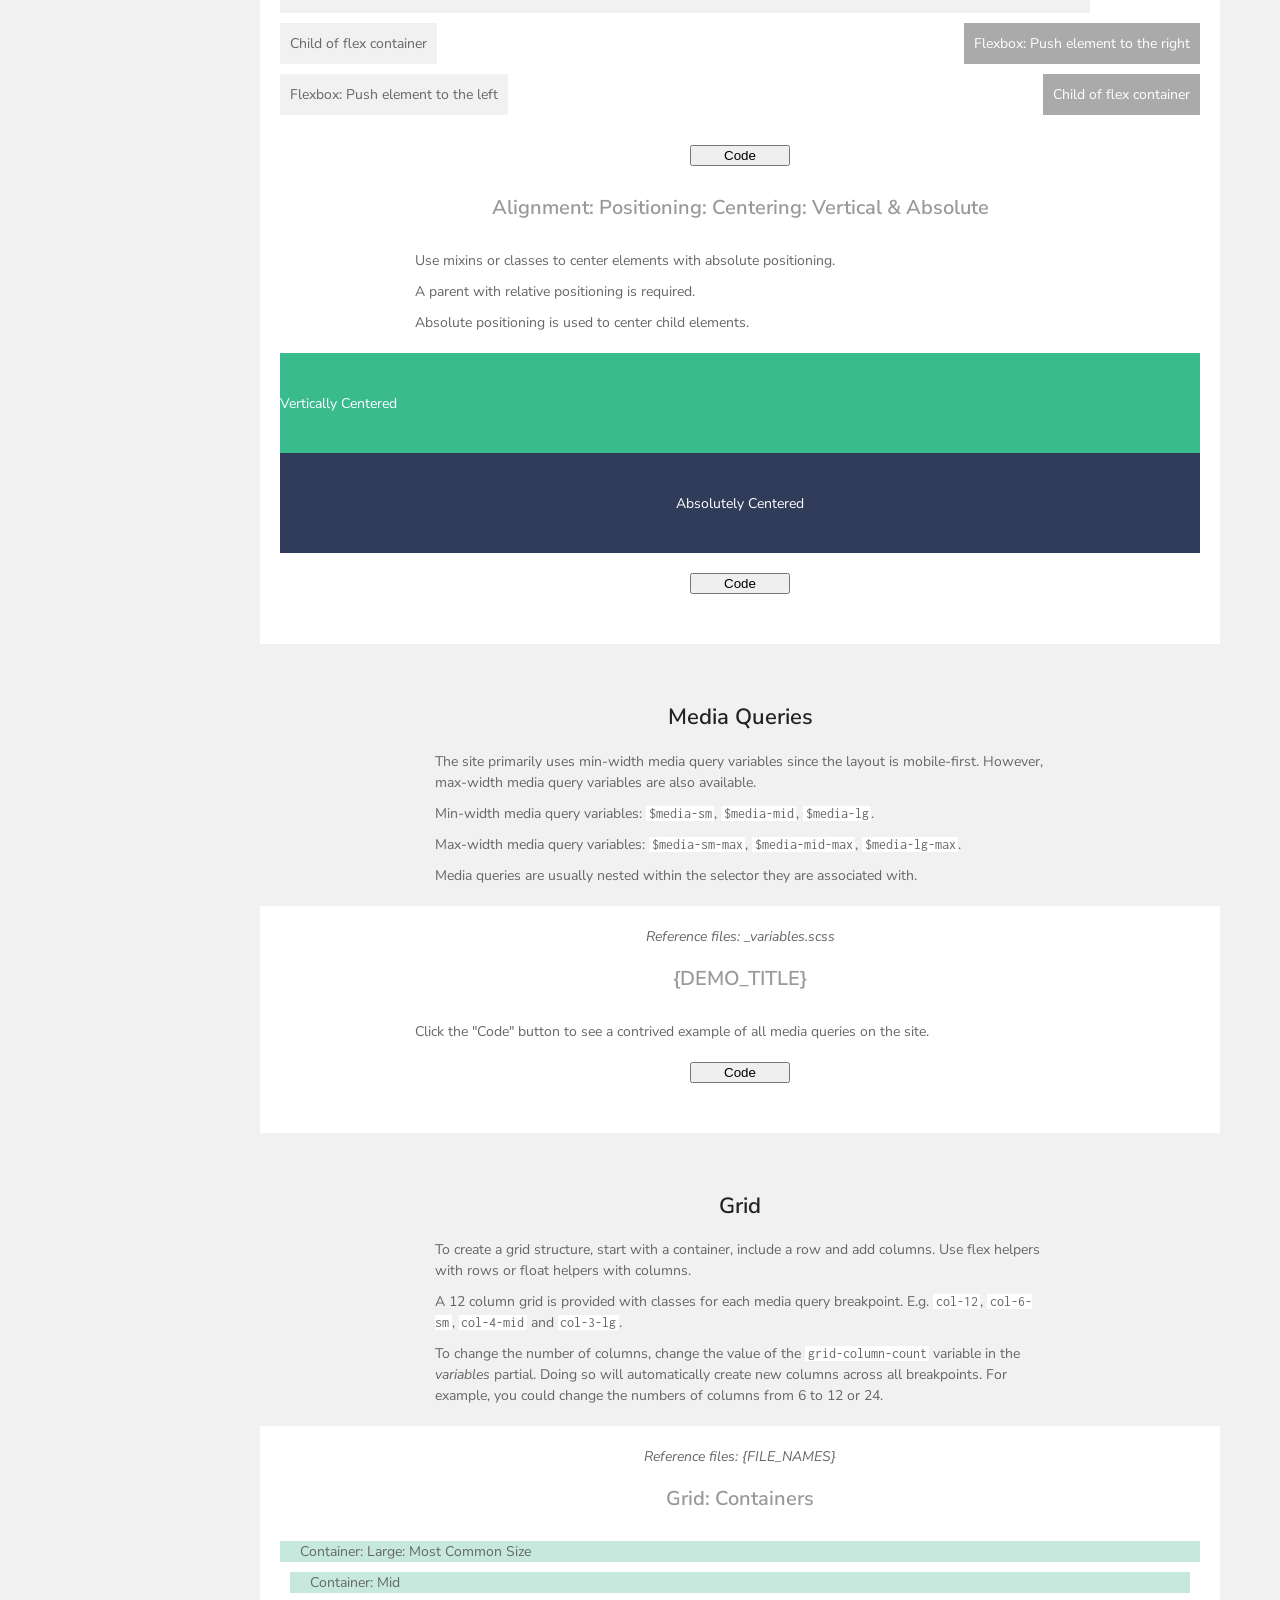
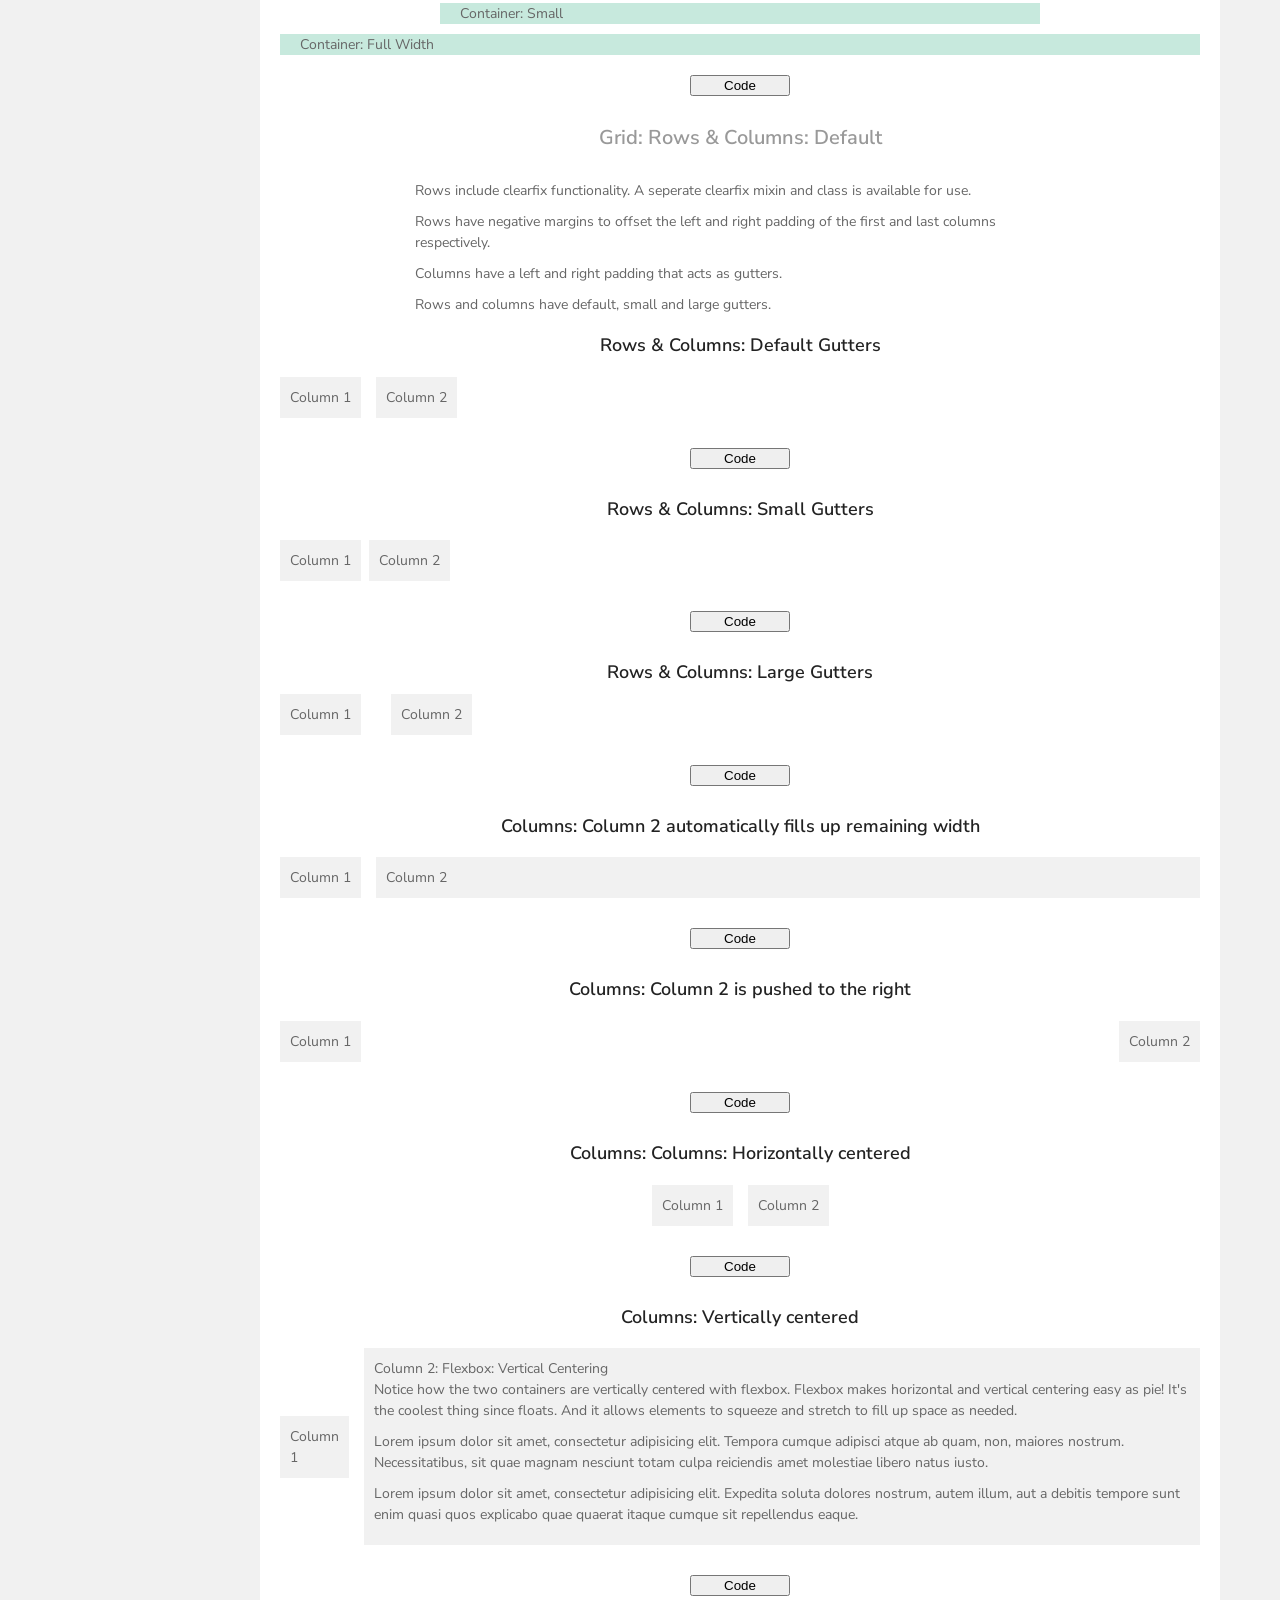
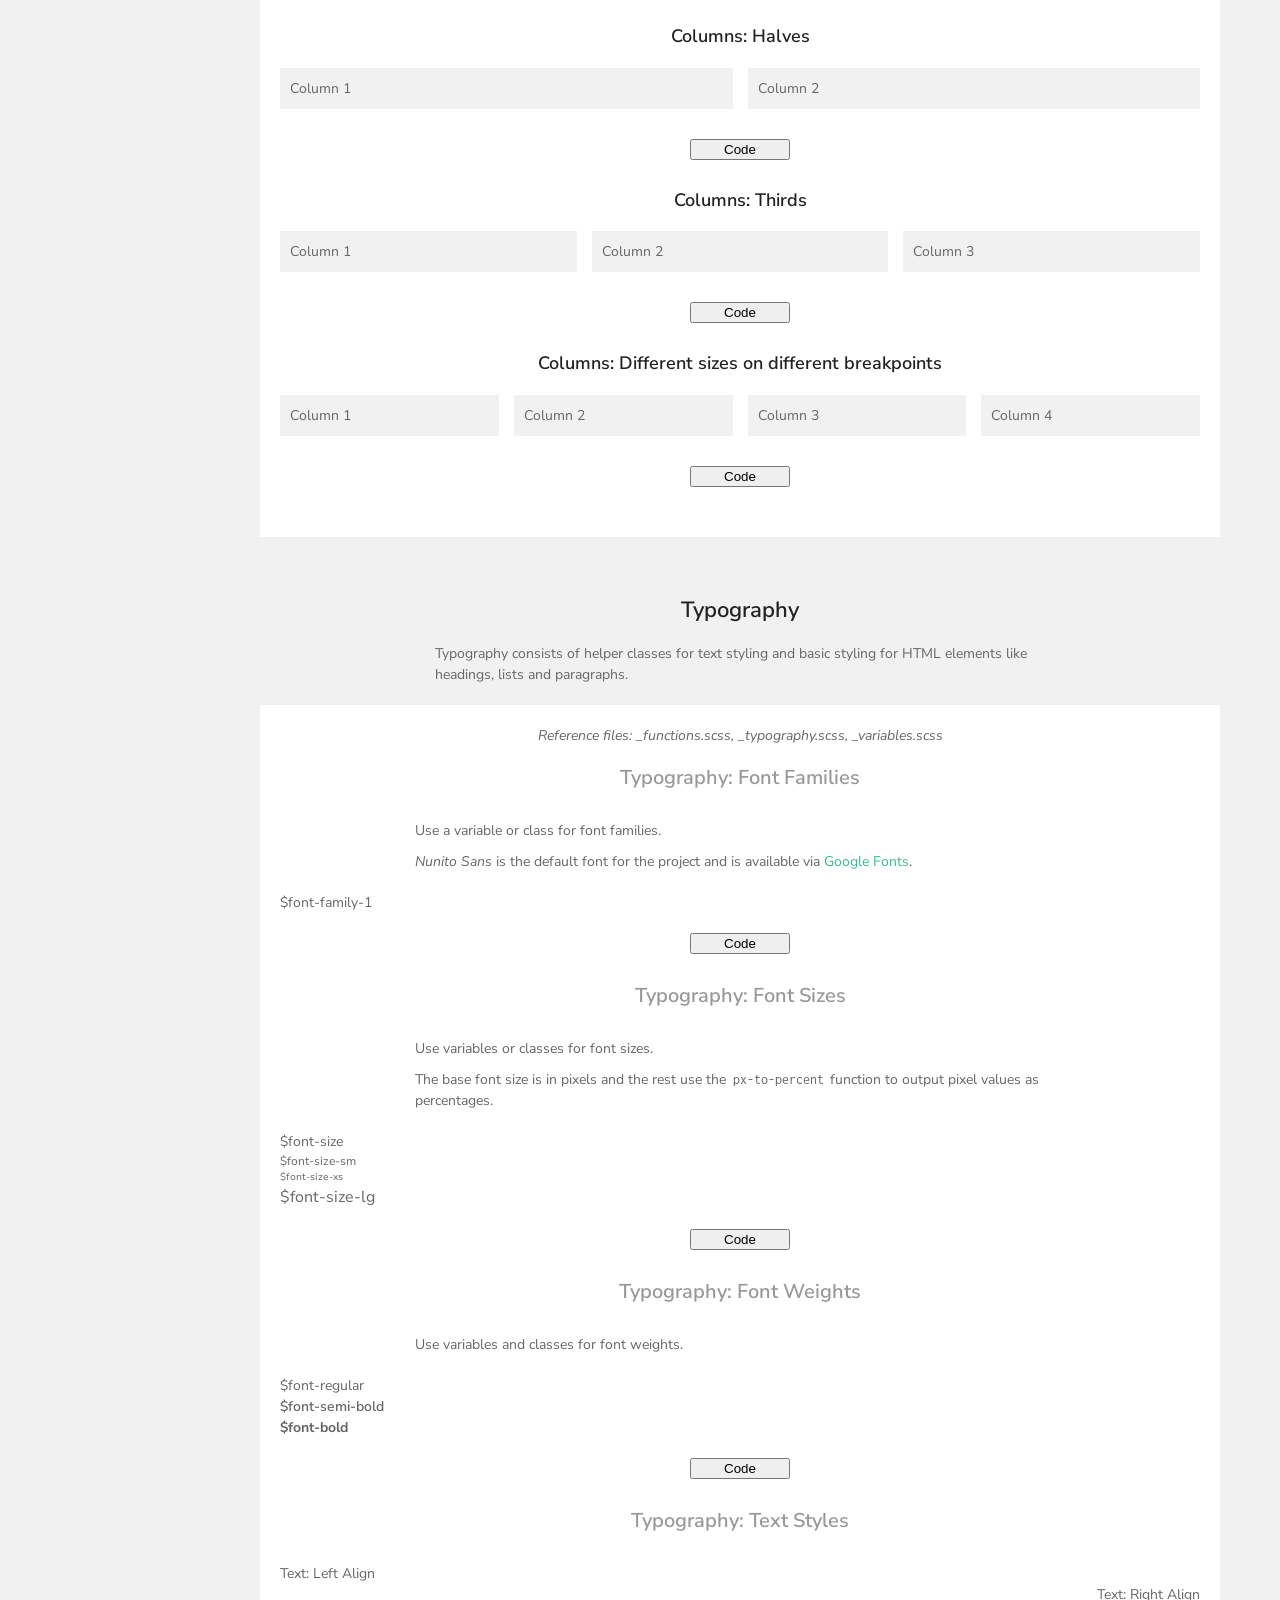
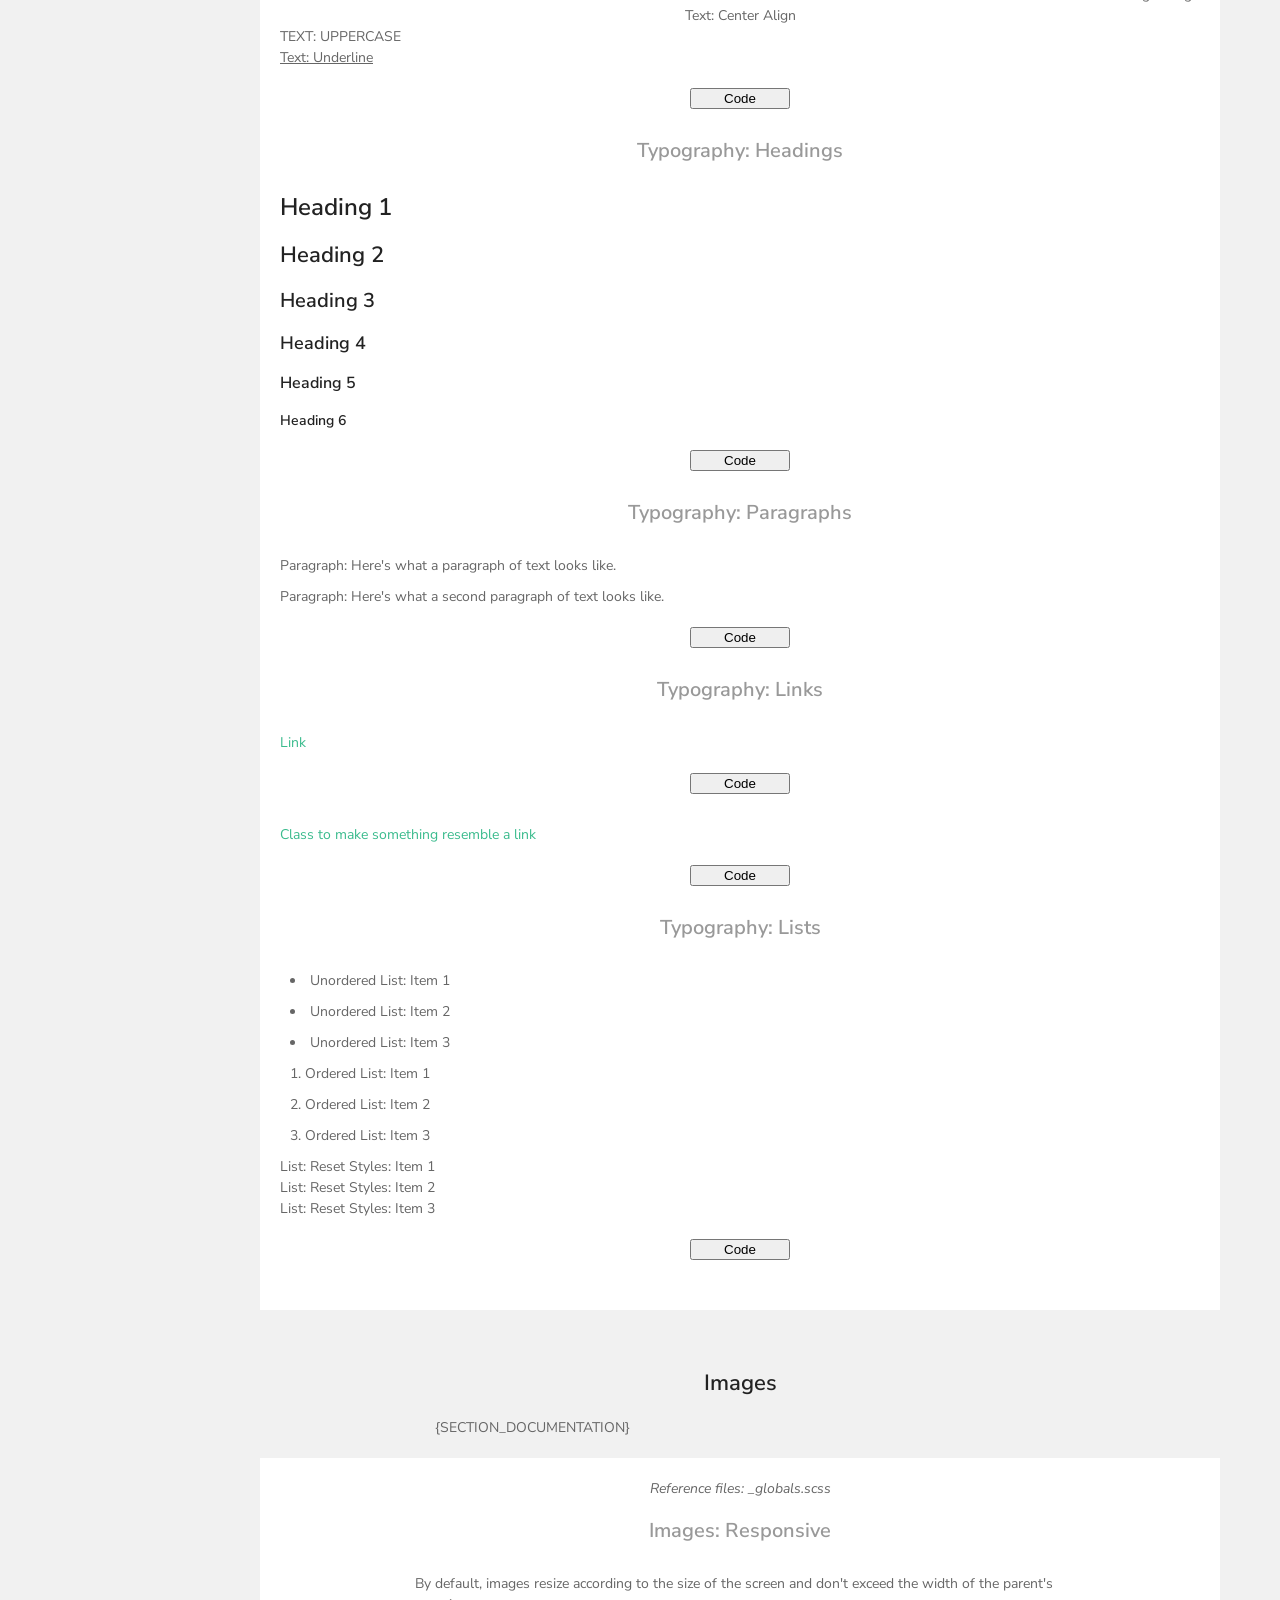
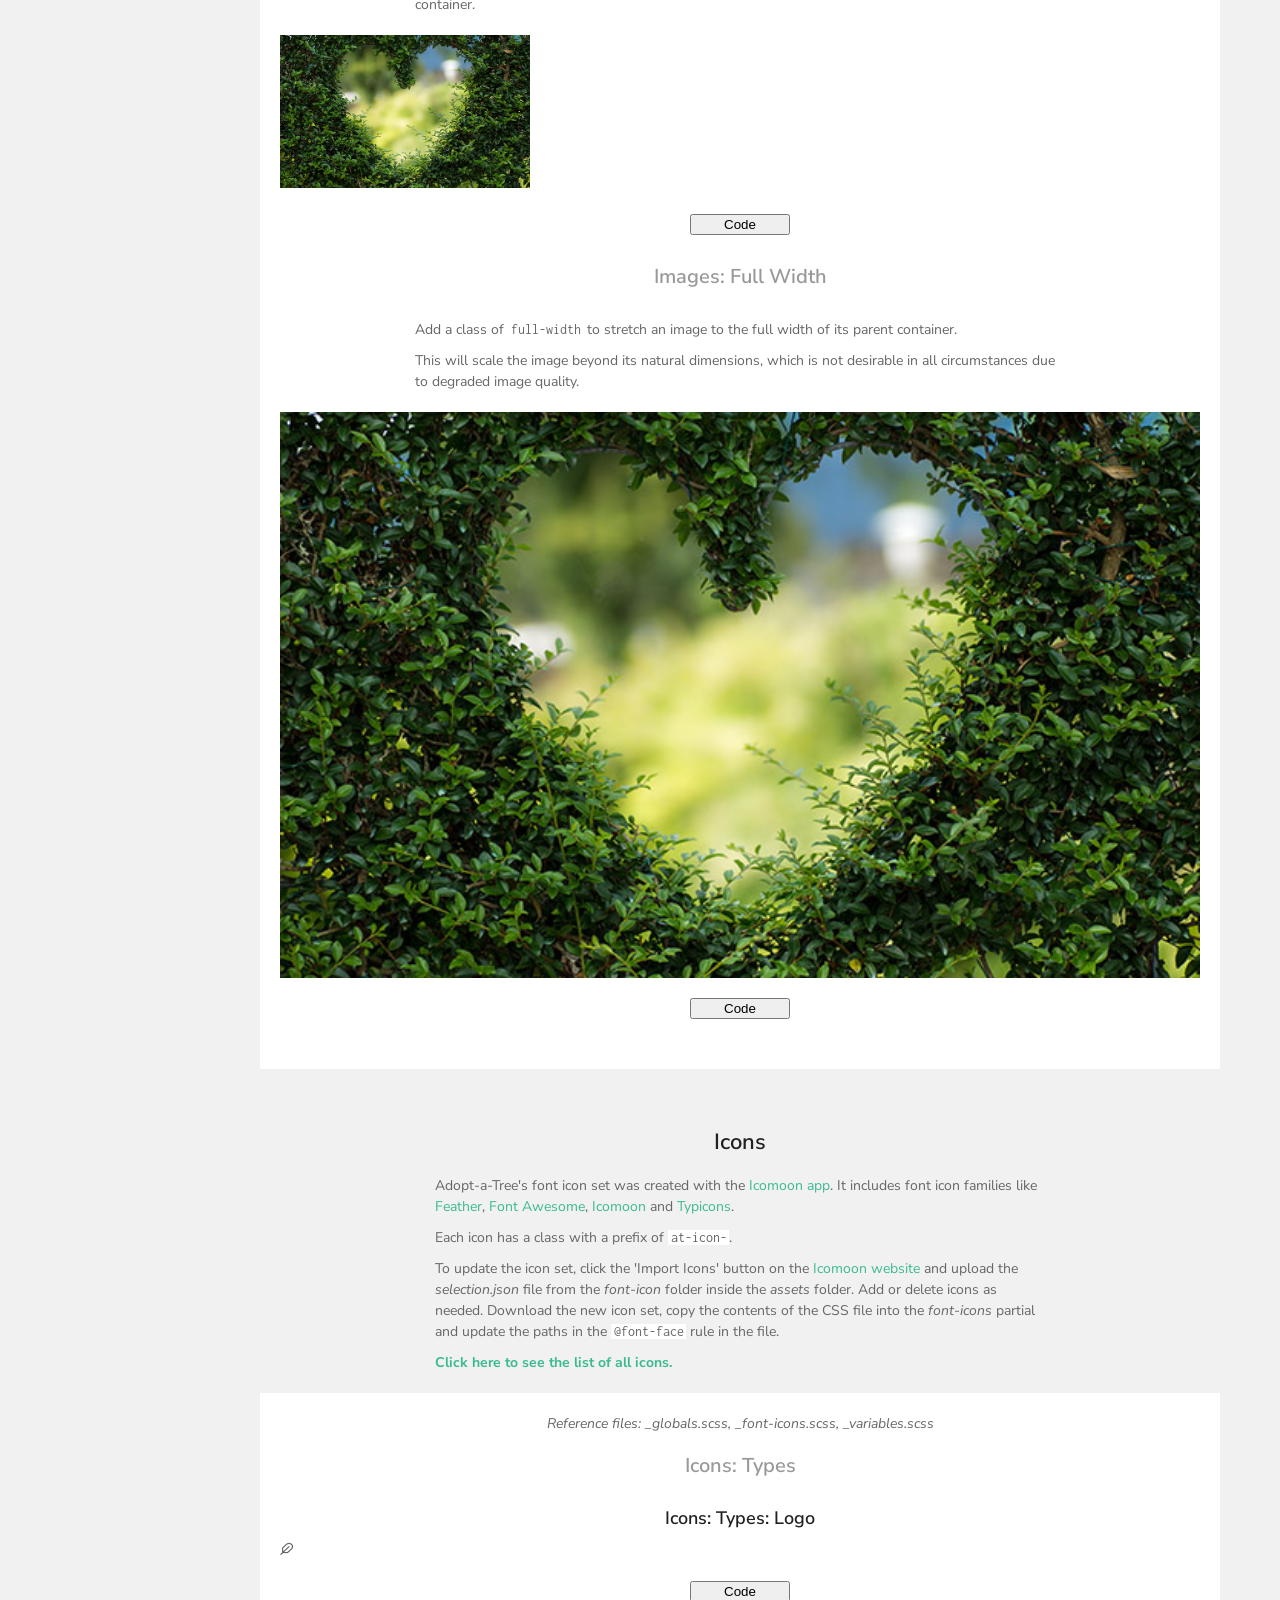
==== commit 2314493c: "components - complex component banner" ====
--- a/index.html
+++ b/index.html
@@ -2,7 +2,7 @@
 <html>  
   <head>
     <meta charset="utf-8">
-    <title>Adopt-a-Tree: Styleguide</title>
+    <title>Styleguide - Fundamentals</title>
     <meta name="viewport" content="width=device-width, initial-scale=1.0">
     <link rel="shortcut icon" href="favicon.png">
     <link rel="apple-touch-icon" href="favicon.png">
@@ -47,23 +47,25 @@
           <section id="styleguide-section-guidelines" class="styleguide-section">
             <h2>Guidelines</h2>
             <div class="styleguide-section-docs">
-              <p>{SECTION_DOCUMENTATION}</p>
-            </div>
-            <div class="styleguide-section-block">
-              <div class="styleguide-section-files">Reference files: {FILE_NAMES}</div>
-              <h3>{DEMO_TITLE}</h3>
-              <!-- Add optional documentation for this demo -->
-              <!-- <div class="styleguide-section-docs">
-                <p>{SECTION_DOCUMENTATION}</p>
-              </div> -->
-              <div class="styleguide-demo-block">
-                <div class="styleguide-demo-each">
-                  {DEMO_MARKUP}
-                </div> <!-- /.styleguide-demo-each -->
-                <button class="btn-styleguide-code js-btn-styleguide-code">Code</button>
-              </div> <!-- /.styleguide-demo-block -->
-              
-            </div> <!-- /.styleguide-section-block -->
+              <p>Style Guide Fundamentals uses <a href="http://sass-lang.com" target="_blank">Sass</a> as a preprocessor for this project's CSS.</p> <p>Watch and compile the Sass files using the command line, or a GUI application like <a href="https://prepros.io" target="_blank">Prepros</a>, or a task runner like <a href="https://gulpjs.com" target="_blank">Gulp</a>, or a bundler like <a href="https://webpack.js.org" target="_blank">Webpack</a>.</p>
+              <p>This project uses node-sass via the command line using the following command:</p>
+              <div class="spacing-b">
+              <pre><code class="styleguide-code-inline">node-sass --watch assets/scss/styles.scss assets/css/styles.css</code></pre>
+              </div>
+              <p><span class="styleguide-do">Do</span> use single-line Sass comments (which are the same as single-line JavaScript comments) for comments that other developers need to see, since they won't get compiled into the CSS stylesheet.</p>
+              <p><span class="styleguide-dont">Don't</span> edit the <span class="font-bold">generated CSS</span> files.</p>
+              <p><span class="styleguide-dont">Don't</span> use inline styles. The handful of inline styles in the style guide are purely for demo.</p>
+
+              <p><span class="styleguide-do">Do </span> use <span class="font-bold">2 spaces</span> to indent your code.</p>
+              <p><span class="styleguide-do">Do</span> follow hyphen-separated class naming. E.g. <code class="styleguide-code-inline">list-block</code>.</p>
+              <p>Modifier classes use a double-hyphen naming convention. E.g.<code class="styleguide-code-inline">list-block--profile</code>.</p>
+              <p><span class="styleguide-do">Do</span> create a separate class or ID for an element which requires JavaScript to modify its behavior. Prefix it with <code class="styleguide-code-inline">js-</code> and don't attach any styling to this class or ID.</p>
+              <p><span class="styleguide-do">Do</span> browse through the <em>variables</em>, <em>globals</em>, <em>spacing</em> and <em>typography</em> partials. They contain plenty of reusable code.</p>
+              <p><span class="styleguide-do">Do</span> use camelCase for naming variables and functions in JavaScript.</p>
+              <p><span class="styleguide-do">Do</span> use semicolons after JavaScript statements.</p>
+              <p><span class="styleguide-do">Do</span> strive for an accessible user interface for users of keyboards and screen readers.</p>
+              <p><span class="styleguide-do">Do</span> ensure the project works on modern browers, including IE Edge, Chrome, Firefox, Safari, Android and iOS.</p>
+            </div>
           </section>
 
           <section id="styleguide-section-logo" class="styleguide-section">
@@ -1211,21 +1213,18 @@
           <section id="styleguide-section-content-blocks" class="styleguide-section">
             <h2>Content Blocks</h2>
             <div class="styleguide-section-docs">
-              <p>{SECTION_DOCUMENTATION}</p>
-            </div>
-            <div class="styleguide-section-block">
-              <div class="styleguide-section-files">Reference files: {FILE_NAMES}</div>
-
-              <h3>{DEMO_TITLE}</h3>
-              <!-- Add optional documentation for this demo -->
-              <!-- <div class="styleguide-section-docs">
-                <p>{SECTION_DOCUMENTATION}</p>
-              </div> -->
-              <div class="styleguide-demo-block">
-                <div class="styleguide-demo-each">
-                  {DEMO_MARKUP}
-                </div> <!-- /.styleguide-demo-each -->
-                <button class="btn-styleguide-code js-btn-styleguide-code">Code</button>
+              <p>A content block has a white background, rounded corners, a box shadow and a standard value for padding on all sides.</p>
+              <p>Content blocks are used throughout the site, including cart items and list views.</p>
+            </div>
+            <div class="styleguide-section-block">
+              <div class="styleguide-section-files">Reference files: _components.scss, _variables.scss</div>
+              <div class="styleguide-demo-block">
+                <div class="styleguide-demo-each">
+                  <div class="content-block">
+                    <p>The content block component is widely used across the site.</p>
+                  </div>
+                </div> <!-- /.styleguide-demo-each -->
+                <button class="btn-styleguide-code js-btn-styleguide-code btn btn--brand-1 btn--sm">Code</button>
               </div> <!-- /.styleguide-demo-block -->
 
             </div> <!-- /.styleguide-section-block -->
@@ -1233,22 +1232,15 @@
 
           <section id="styleguide-section-progress-bars" class="styleguide-section">
             <h2>Progress Bars</h2>
-            <div class="styleguide-section-docs">
-              <p>{SECTION_DOCUMENTATION}</p>
-            </div>
-            <div class="styleguide-section-block">
-              <div class="styleguide-section-files">Reference files: {FILE_NAMES}</div>
-
-              <h3>{DEMO_TITLE}</h3>
-              <!-- Add optional documentation for this demo -->
-              <!-- <div class="styleguide-section-docs">
-                <p>{SECTION_DOCUMENTATION}</p>
-              </div> -->
-              <div class="styleguide-demo-block">
-                <div class="styleguide-demo-each">
-                  {DEMO_MARKUP}
-                </div> <!-- /.styleguide-demo-each -->
-                <button class="btn-styleguide-code js-btn-styleguide-code">Code</button>
+            <div class="styleguide-section-block">
+              <div class="styleguide-section-files">Reference files: _components.scss, _variables.scss</div>
+              <div class="styleguide-demo-block">
+                <div class="styleguide-demo-each">
+                  <div class="progress-bar">
+                    <div class="progress-bar-value" style="width: 25%;"></div>
+                  </div>
+                </div> <!-- /.styleguide-demo-each -->
+                <button class="btn-styleguide-code js-btn-styleguide-code btn btn--brand-1 btn--sm">Code</button>
               </div> <!-- /.styleguide-demo-block -->
 
             </div> <!-- /.styleguide-section-block -->
@@ -1256,22 +1248,20 @@
 
           <section id="styleguide-section-avatars" class="styleguide-section">
             <h2>Avatars</h2>
-            <div class="styleguide-section-docs">
-              <p>{SECTION_DOCUMENTATION}</p>
-            </div>
-            <div class="styleguide-section-block">
-              <div class="styleguide-section-files">Reference files: {FILE_NAMES}</div>
-
-              <h3>{DEMO_TITLE}</h3>
-              <!-- Add optional documentation for this demo -->
-              <!-- <div class="styleguide-section-docs">
-                <p>{SECTION_DOCUMENTATION}</p>
-              </div> -->
-              <div class="styleguide-demo-block">
-                <div class="styleguide-demo-each">
-                  {DEMO_MARKUP}
-                </div> <!-- /.styleguide-demo-each -->
-                <button class="btn-styleguide-code js-btn-styleguide-code">Code</button>
+            <div class="styleguide-section-block">
+              <div class="styleguide-section-files">Reference files: _components.scss, _variables.scss</div>
+              <div class="styleguide-demo-block">
+                <div class="styleguide-demo-each">
+                  <div class="avatar text-center">
+                    <img src="assets/img/avatar/avatar-user.jpg" alt="Jenn Davis" width="144" height="144" class="avatar-img">
+                    <div class="avatar-username">Jenn Davis</div>
+                    <div class="avatar-meta-info">
+                      <div class="spacing-b">4 Projects / 212 Trees</div>
+                      <div class="font-size-sm">Treehugger since Mar 10, 2017</div>
+                    </div>
+                  </div>
+                </div> <!-- /.styleguide-demo-each -->
+                <button class="btn-styleguide-code js-btn-styleguide-code btn btn--brand-1 btn--sm">Code</button>
               </div> <!-- /.styleguide-demo-block -->
 
             </div> <!-- /.styleguide-section-block -->
@@ -1280,21 +1270,41 @@
           <section id="styleguide-section-banners" class="styleguide-section">
             <h2>Banners</h2>
             <div class="styleguide-section-docs">
-              <p>{SECTION_DOCUMENTATION}</p>
-            </div>
-            <div class="styleguide-section-block">
-              <div class="styleguide-section-files">Reference files: {FILE_NAMES}</div>
-
-              <h3>{DEMO_TITLE}</h3>
-              <!-- Add optional documentation for this demo -->
-              <!-- <div class="styleguide-section-docs">
-                <p>{SECTION_DOCUMENTATION}</p>
-              </div> -->
-              <div class="styleguide-demo-block">
-                <div class="styleguide-demo-each">
-                  {DEMO_MARKUP}
-                </div> <!-- /.styleguide-demo-each -->
-                <button class="btn-styleguide-code js-btn-styleguide-code">Code</button>
+              <p>Banners are full-width sections with background images, overlays and text.</p>
+              <p>The demo example adds the background image as an inline style. Please create a new modifier class for each banner in the project and add the background image to it.</p>  
+            </div>
+            <div class="styleguide-section-block">
+              <div class="styleguide-section-files">Reference files: _components.scss, _variables.scss</div>
+
+              <h3>Banners: Heading</h3>
+              <div class="styleguide-demo-block">
+                <div class="styleguide-demo-each">
+                  <div class="banner" style="background-image: url('assets/img/fern-hands.jpg')">
+                    <div class="overlay"></div>
+                    <div class="banner-content text-center">
+                      <h1 class="white font-bold">Greening of Abandoned Copper Mine</h1>
+                    </div>
+                  </div>
+                </div> <!-- /.styleguide-demo-each -->
+                <button class="btn-styleguide-code js-btn-styleguide-code btn btn--brand-1 btn--sm">Code</button>
+              </div> <!-- /.styleguide-demo-block -->
+
+              <h3>Banners: Heading, Subheading</h3>
+              <div class="styleguide-demo-block">
+                <div class="styleguide-demo-each">
+                  <div class="banner" style="background-image: url('assets/img/art-heart.jpg')">
+                    <div class="overlay"></div>
+                    <div class="banner-content text-center">
+                      <img src="assets/svg/logos/logo-white.svg" width="44" height="44" alt="Logo: Adopt-a-Tree">
+                      <div>
+                        <h1 class="banner-heading">Adopt-a-Tree</h1>
+                        <div class="banner-subheading">Crowd Sourcing for Trees</div>
+                      </div>
+                      <div class="font-bold">An Initiative by Carved Rock Fitness</div>
+                    </div>
+                  </div>
+                </div> <!-- /.styleguide-demo-each -->
+                <button class="btn-styleguide-code js-btn-styleguide-code btn btn--brand-1 btn--sm">Code</button>
               </div> <!-- /.styleguide-demo-block -->
 
             </div> <!-- /.styleguide-section-block -->
--- a/assets/css/styles.css
+++ b/assets/css/styles.css
@@ -1223,6 +1223,81 @@
   top: -1px;
 }
 
+.content-block {
+  background-color: #FFF;
+  border-radius: 10px;
+  box-shadow: 0px 4px 10px rgba(0, 0, 0, 0.1);
+  padding: 15px;
+}
+
+.progress-bar {
+  background-color: #C7E9DD;
+  border-radius: 30px;
+  height: 15px;
+}
+
+.progress-bar-value {
+  background-color: #3ABB8D;
+  border-radius: inherit;
+  height: inherit;
+}
+
+.avatar-img {
+  border-radius: 50%;
+  box-shadow: 0px 4px 10px rgba(0, 0, 0, 0.1);
+  margin: 0 auto 5px;
+  display: block;
+}
+
+.avatar-username {
+  font-size: 171.4285714286%;
+  font-weight: 600;
+}
+
+.avatar-meta-info {
+  font-weight: 700;
+}
+
+.overlay {
+  background-color: rgba(49, 60, 90, 0.5);
+  width: 100%;
+  height: 100%;
+  position: absolute;
+  left: 0;
+  top: 0;
+  right: 0;
+  left: 0;
+}
+
+.banner {
+  background-size: cover;
+  background-repeat: no-repeat;
+  background-position: center;
+  padding: 15px;
+  min-height: 400px;
+  display: flex;
+  align-items: center;
+  justify-content: center;
+  position: relative;
+}
+
+.banner-content {
+  color: #FFF;
+  position: relative;
+  z-index: 1;
+}
+
+.banner-heading {
+  color: #FFF;
+  font-size: 257.1428571429%;
+  font-weight: 400;
+}
+
+.banner-subheading {
+  font-size: 142.8571428571%;
+  font-style: italic;
+}
+
 *, *:before, *:after {
   box-sizing: border-box;
 }
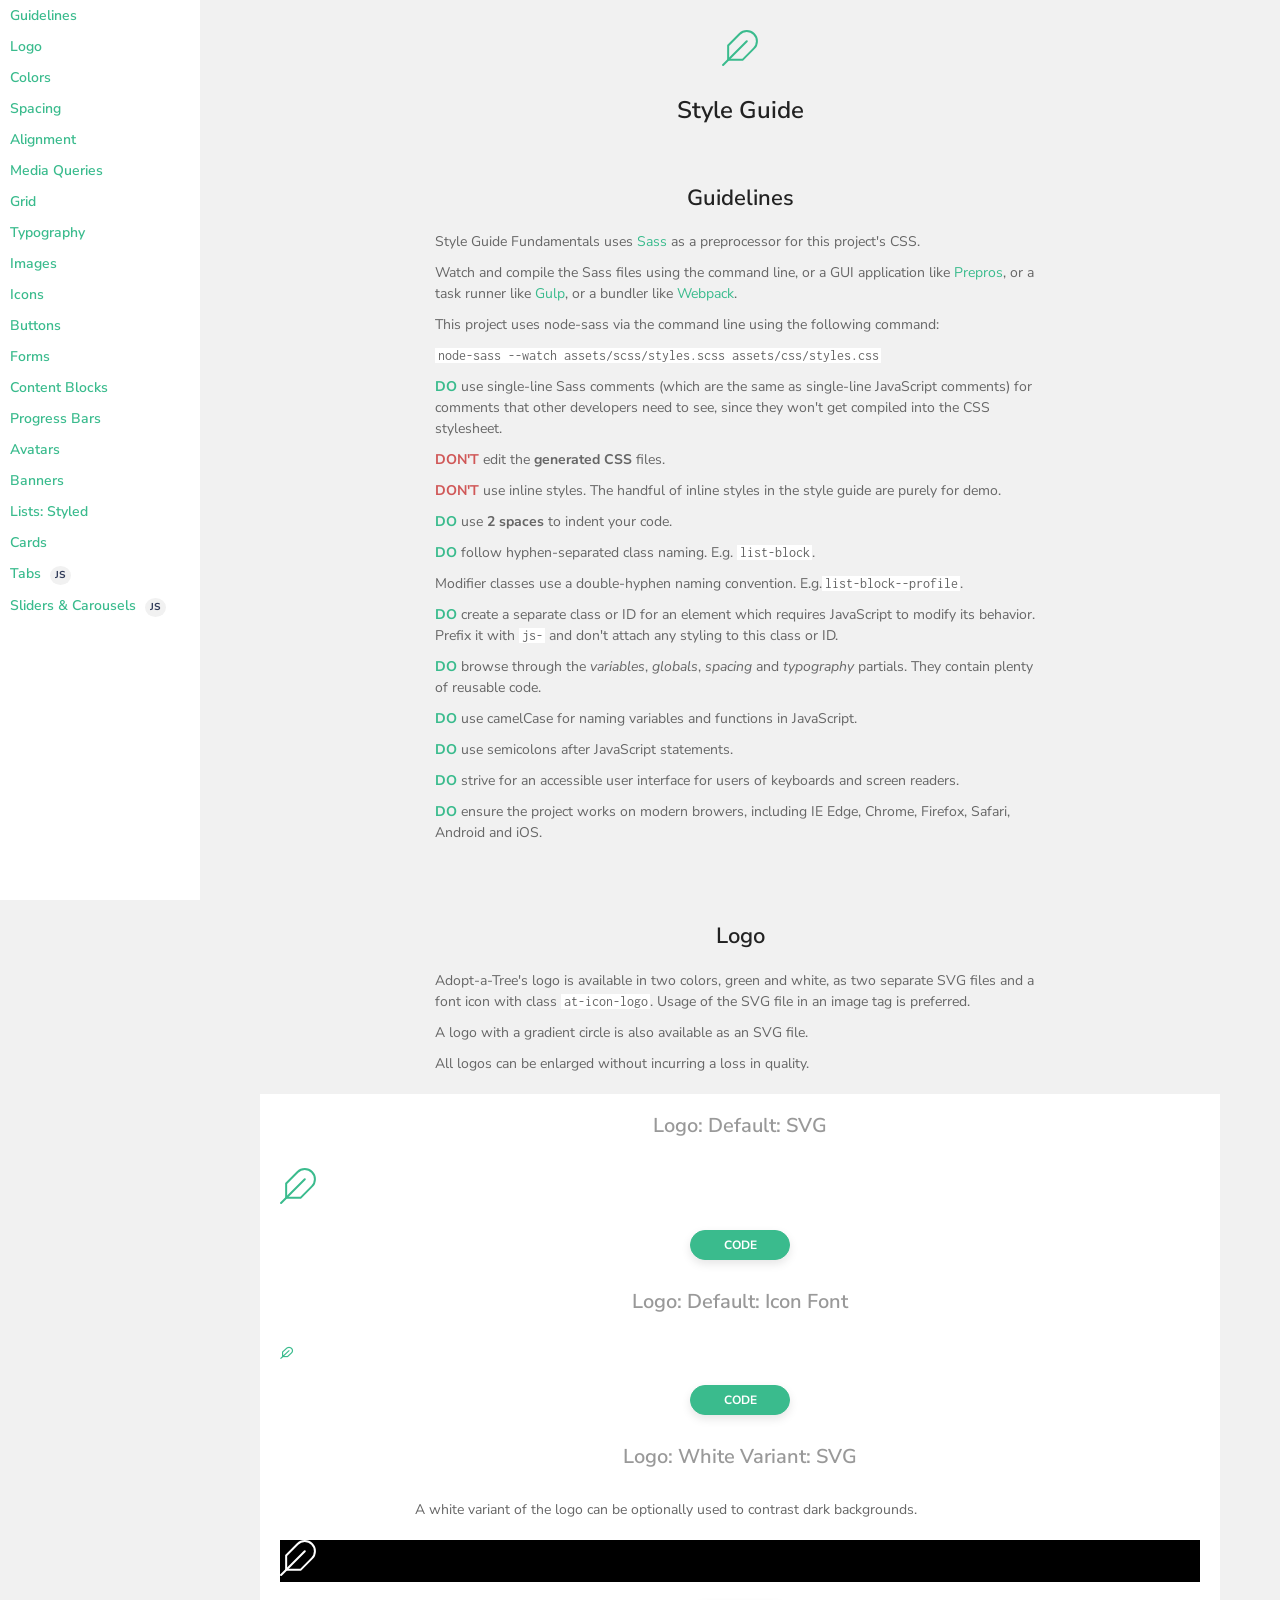
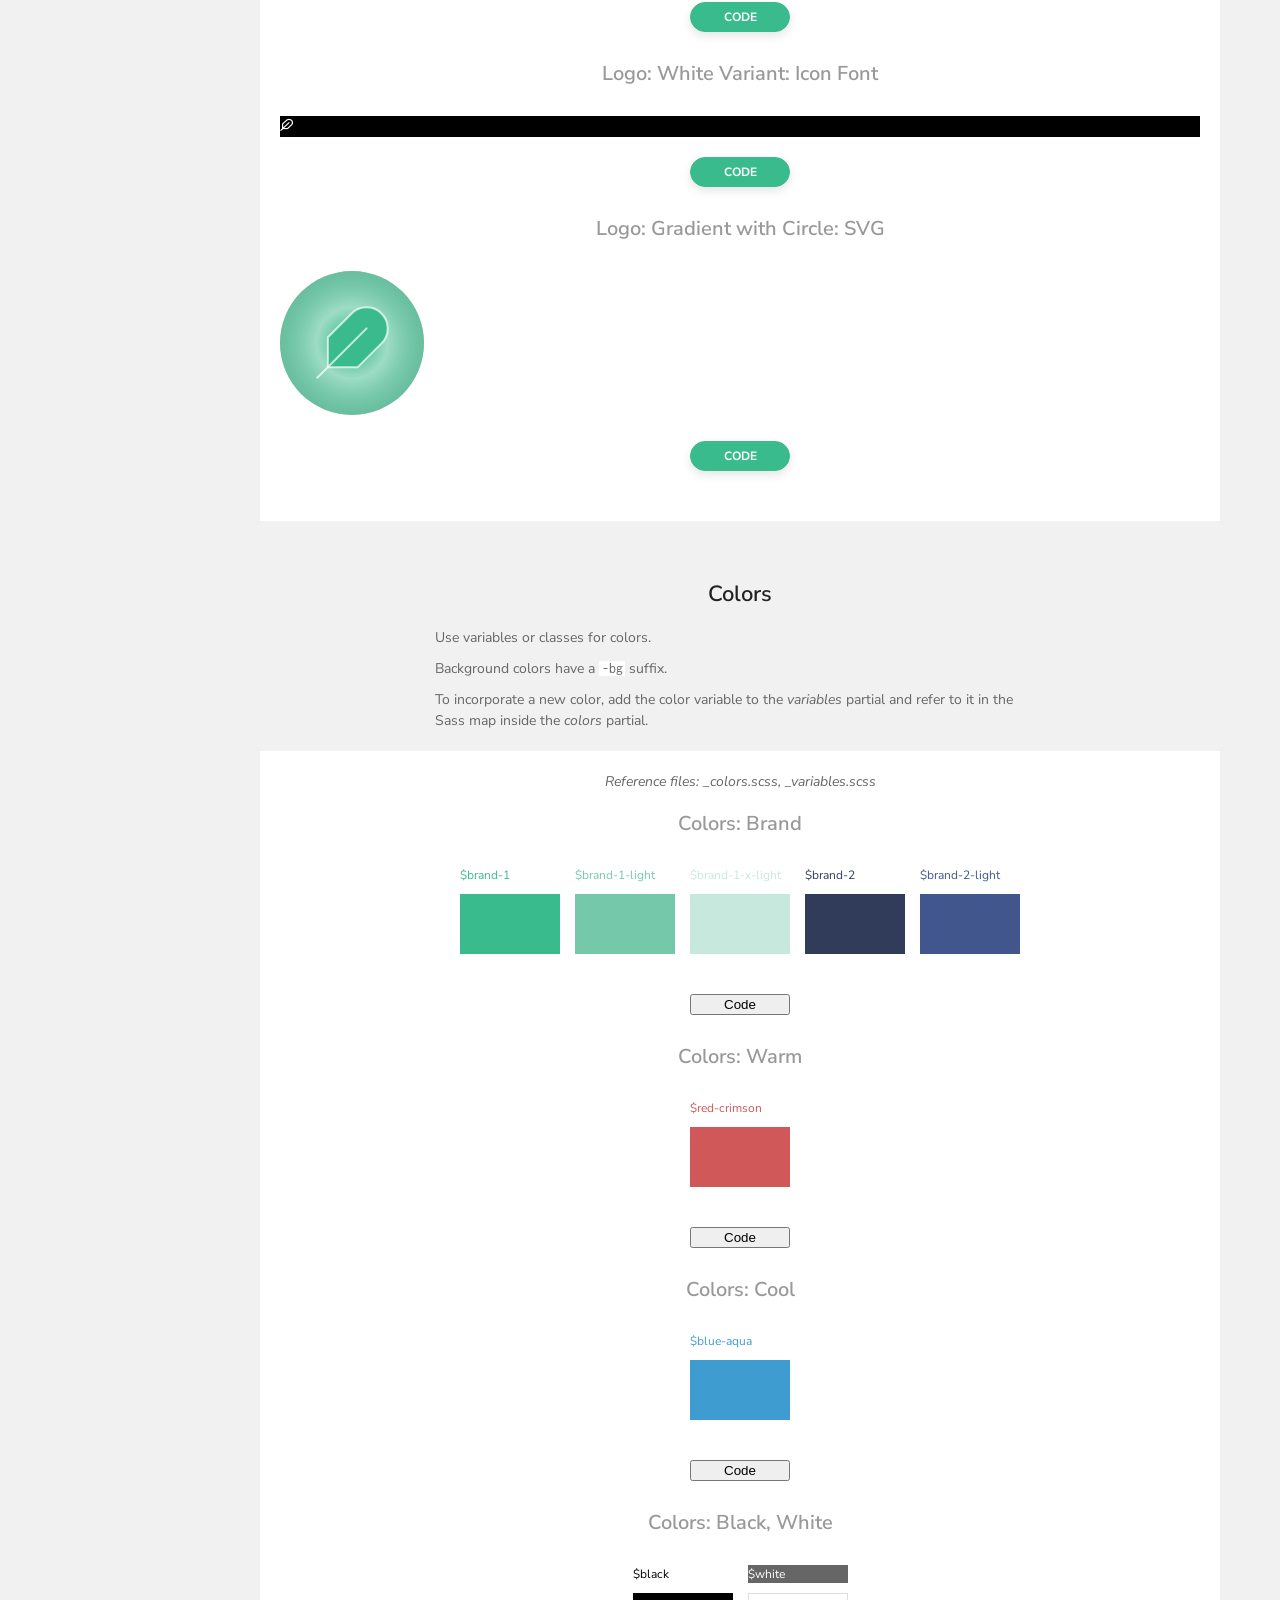
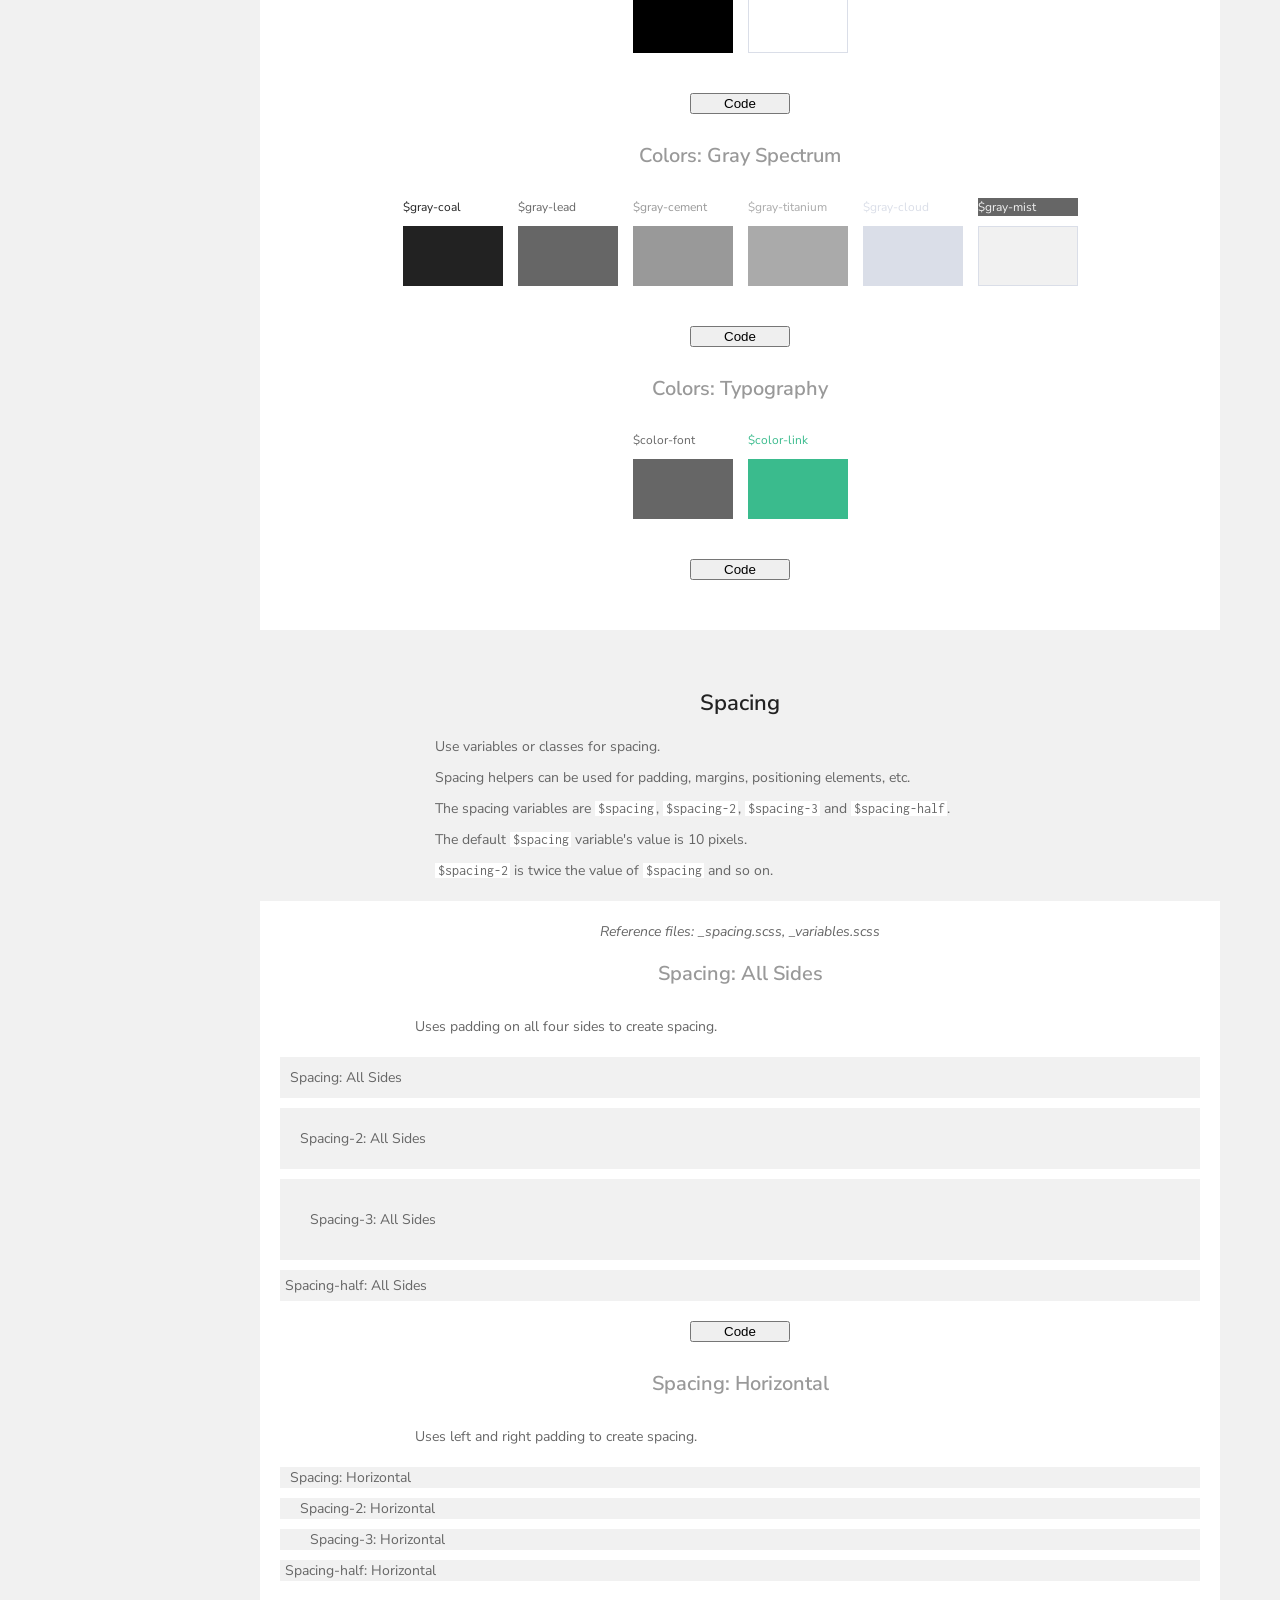
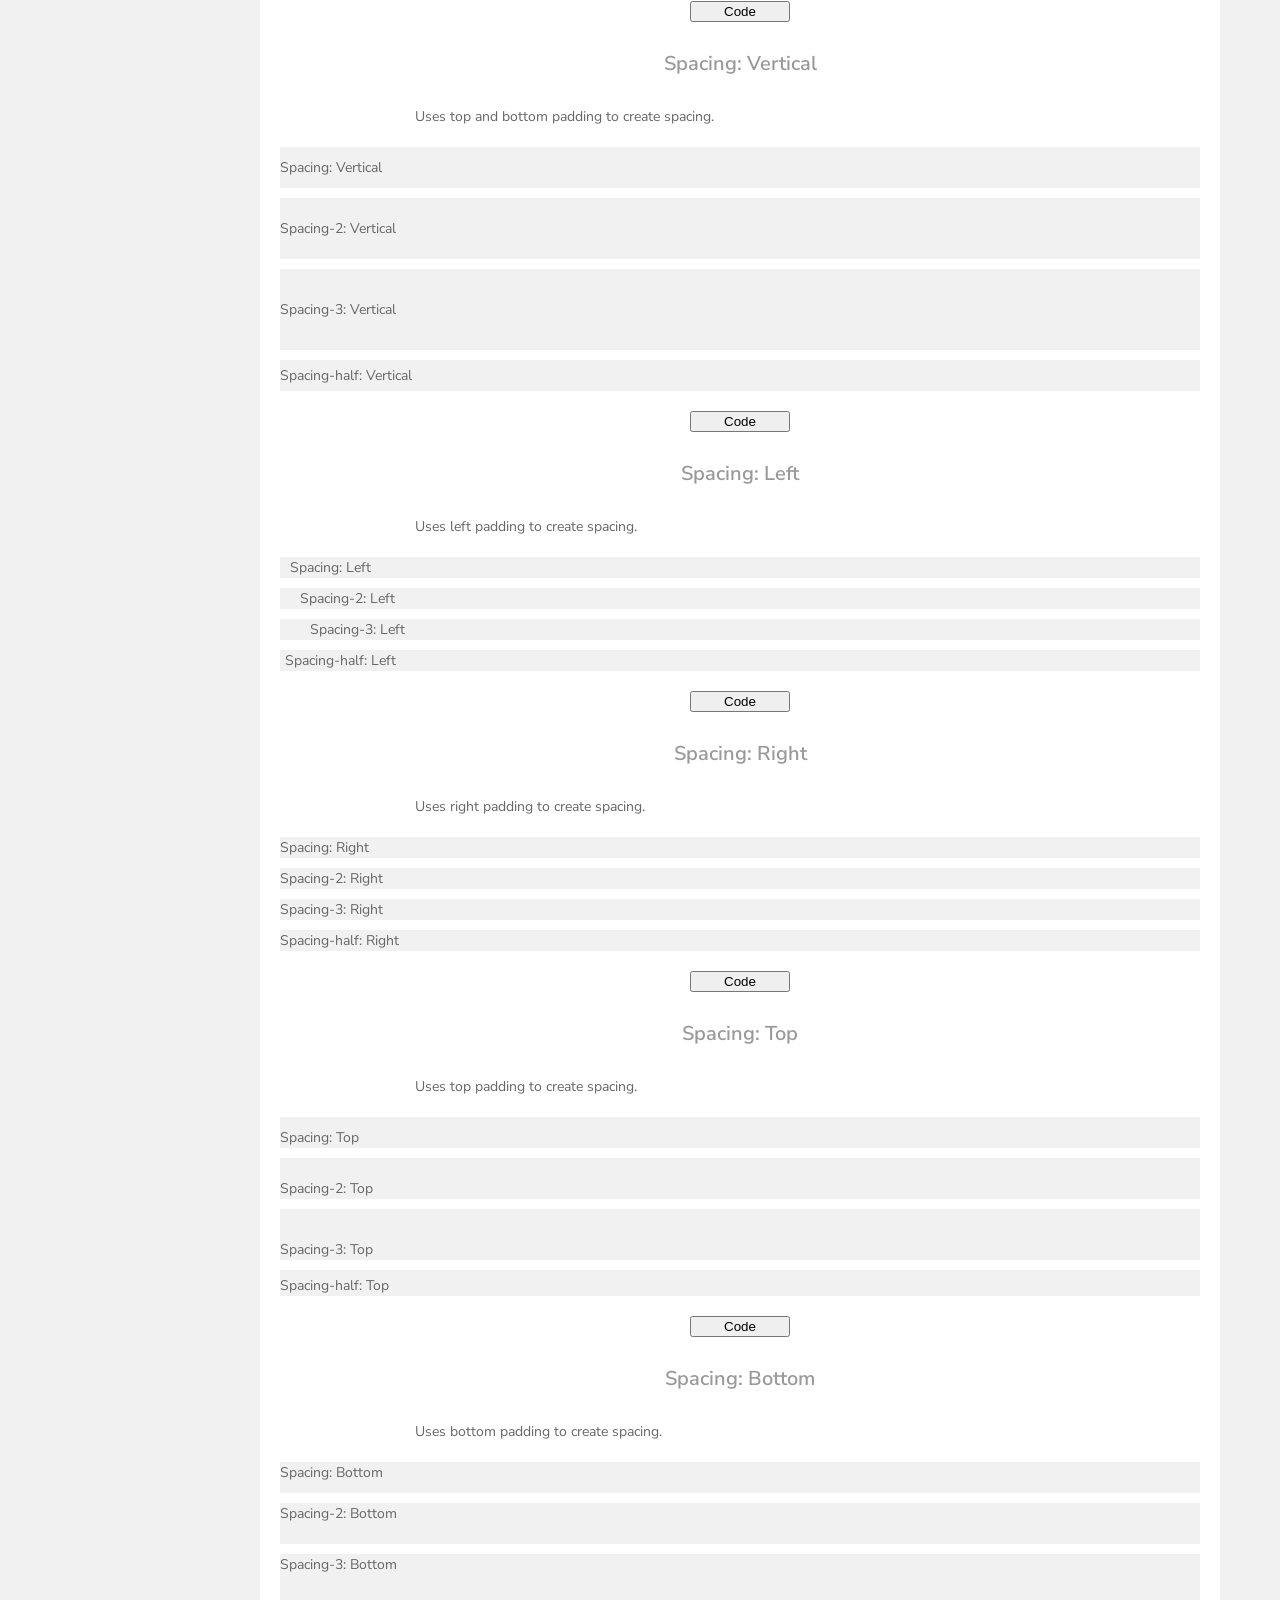
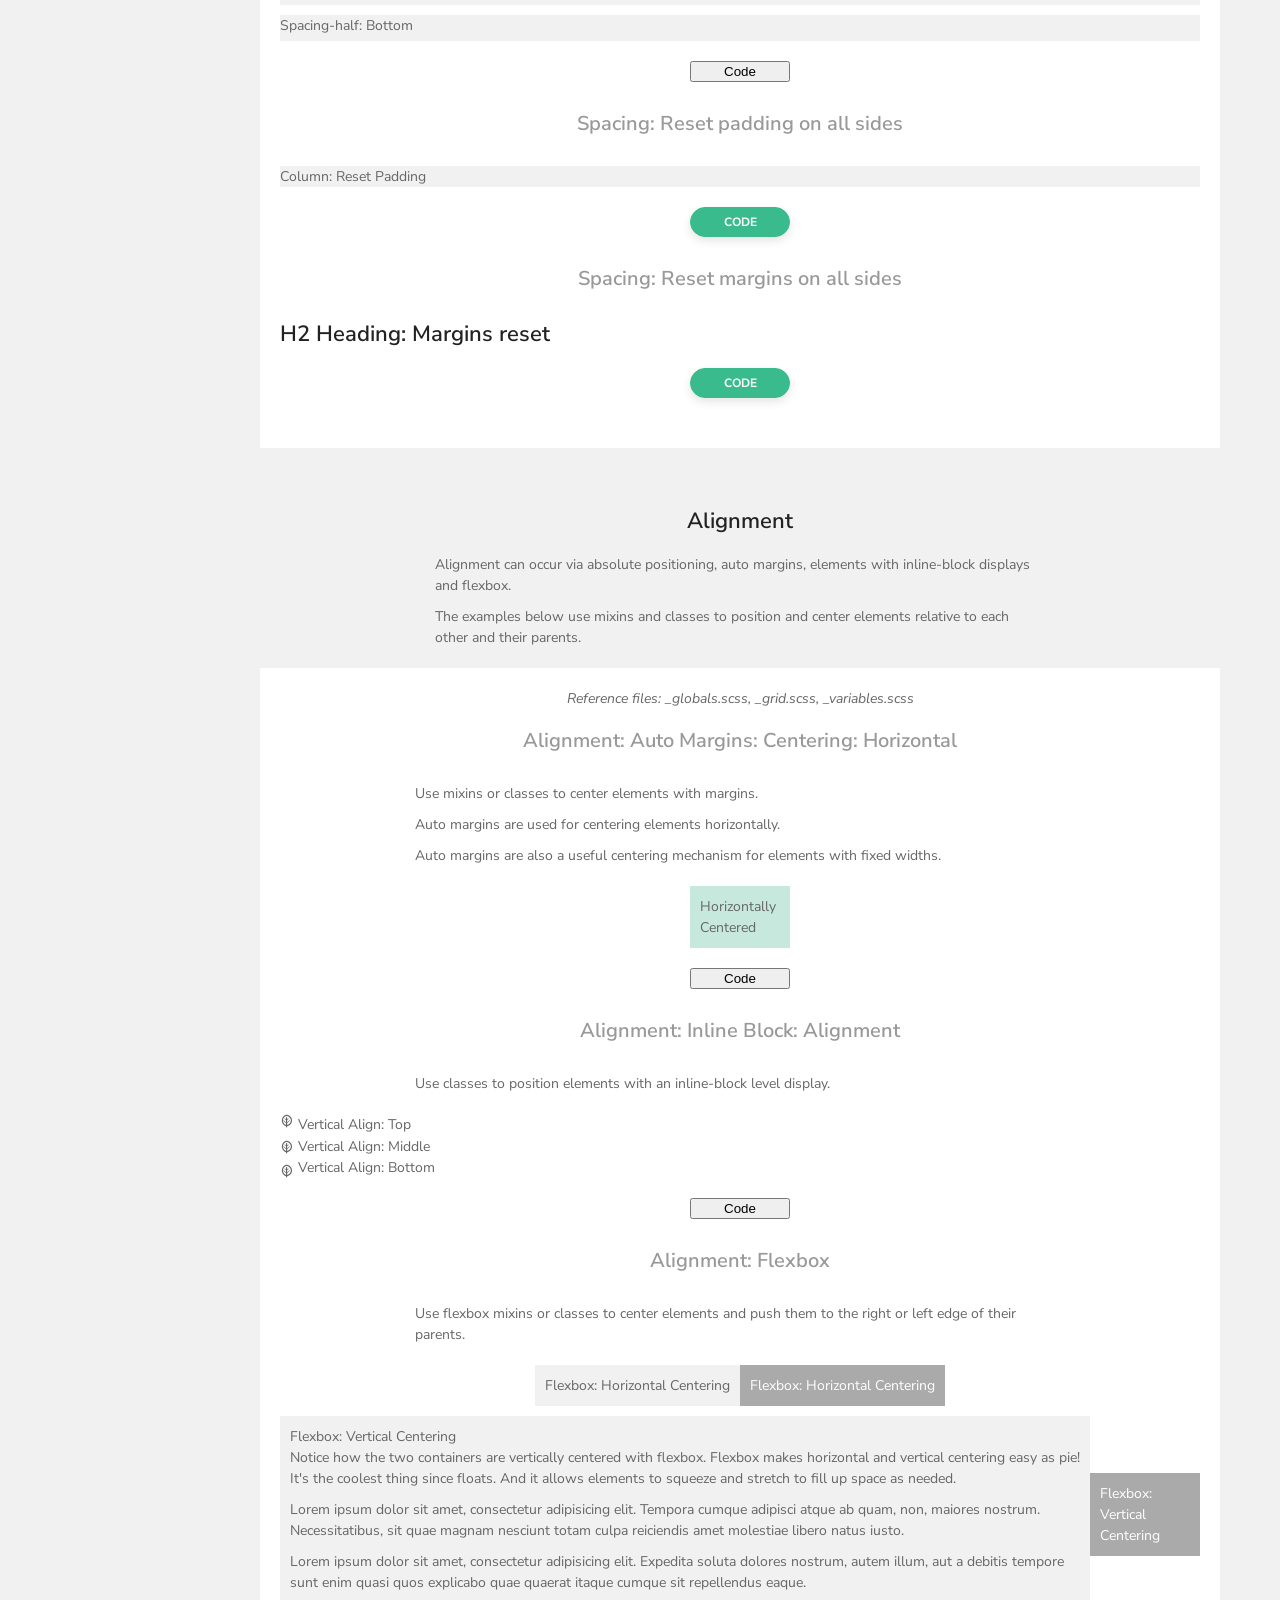
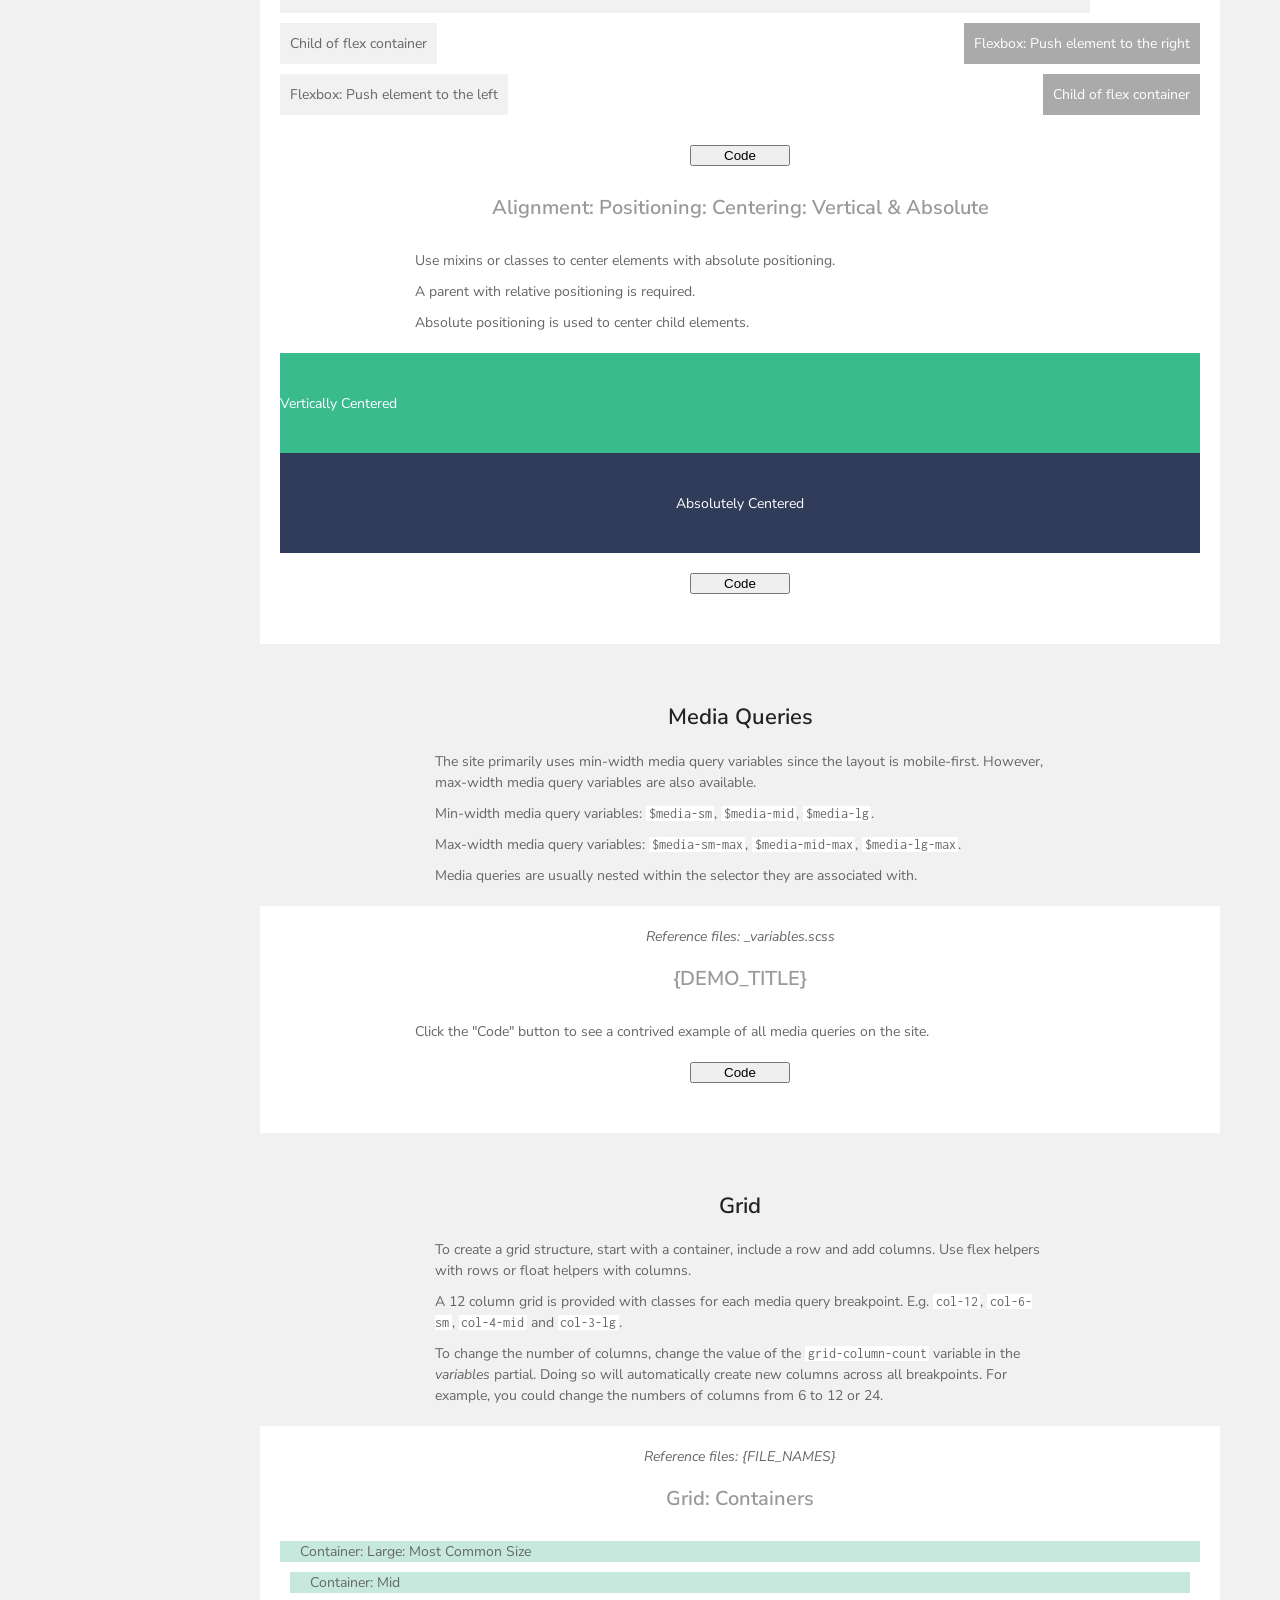
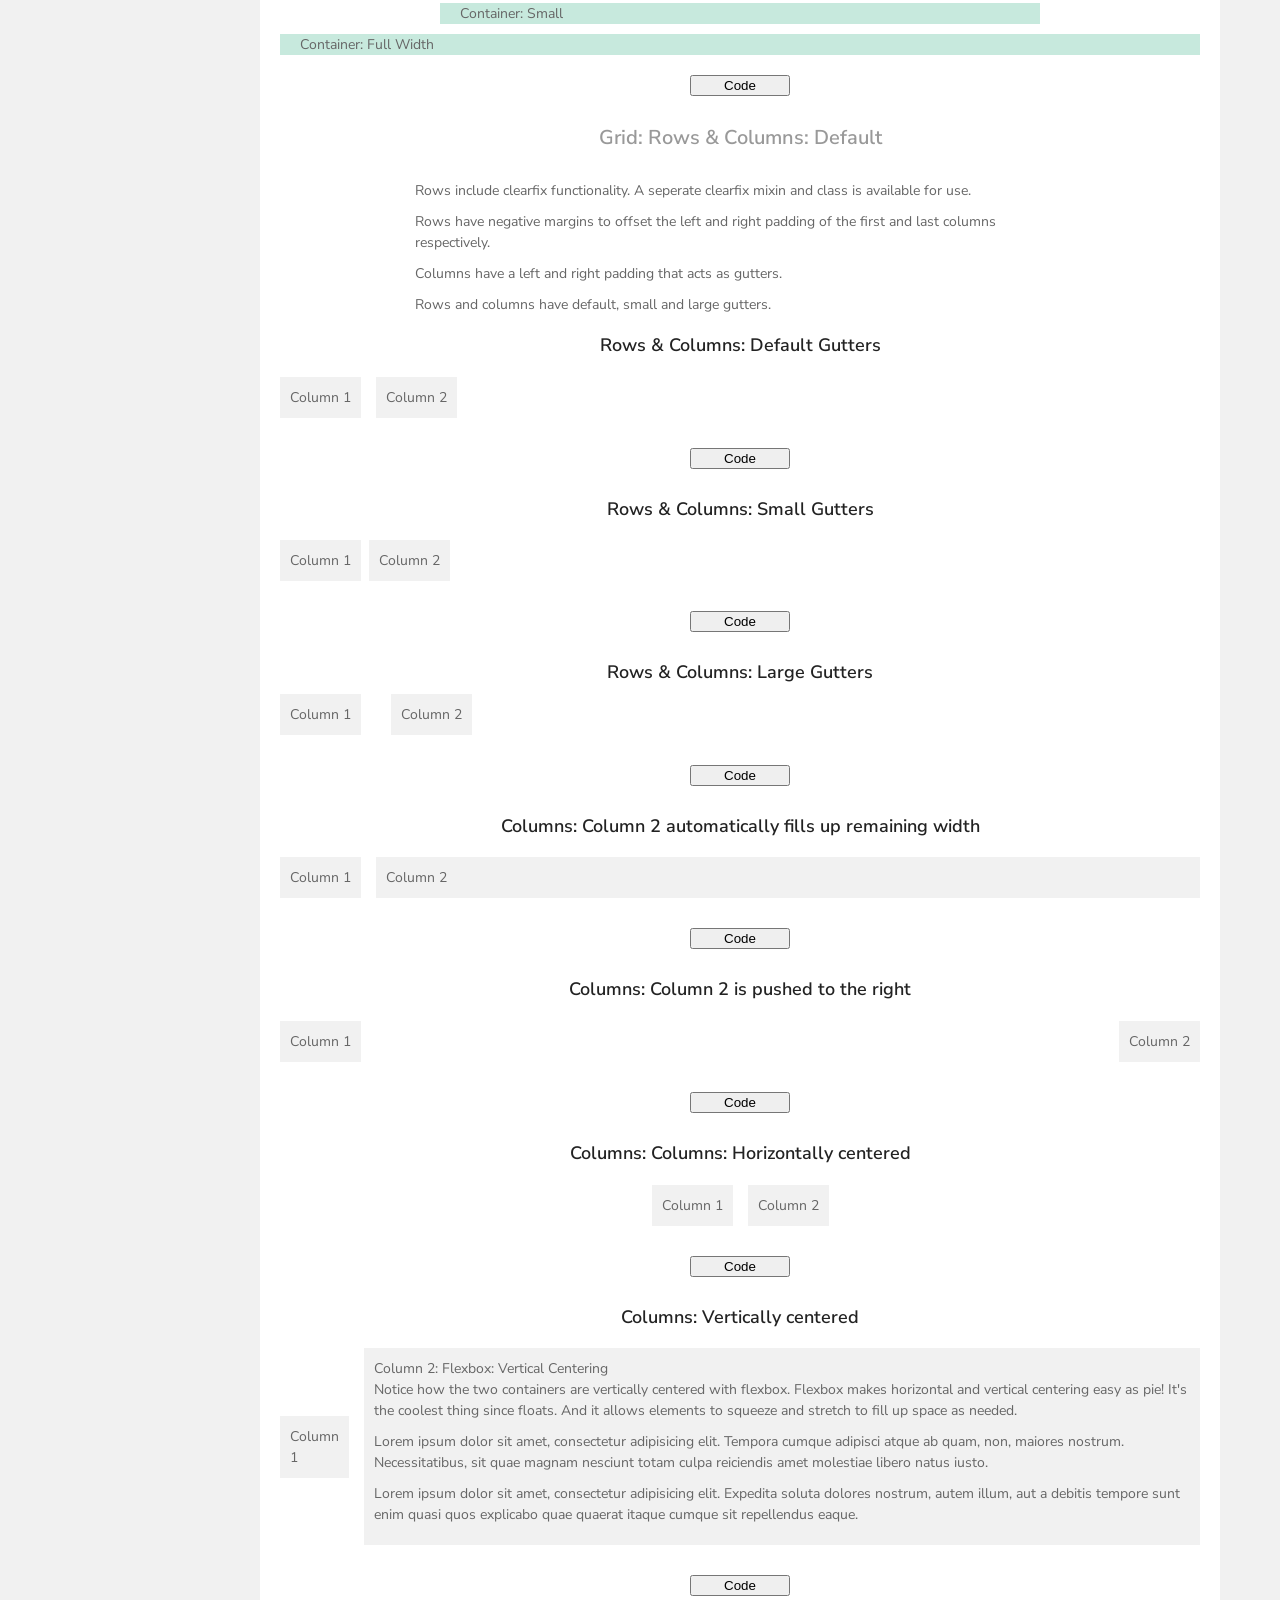
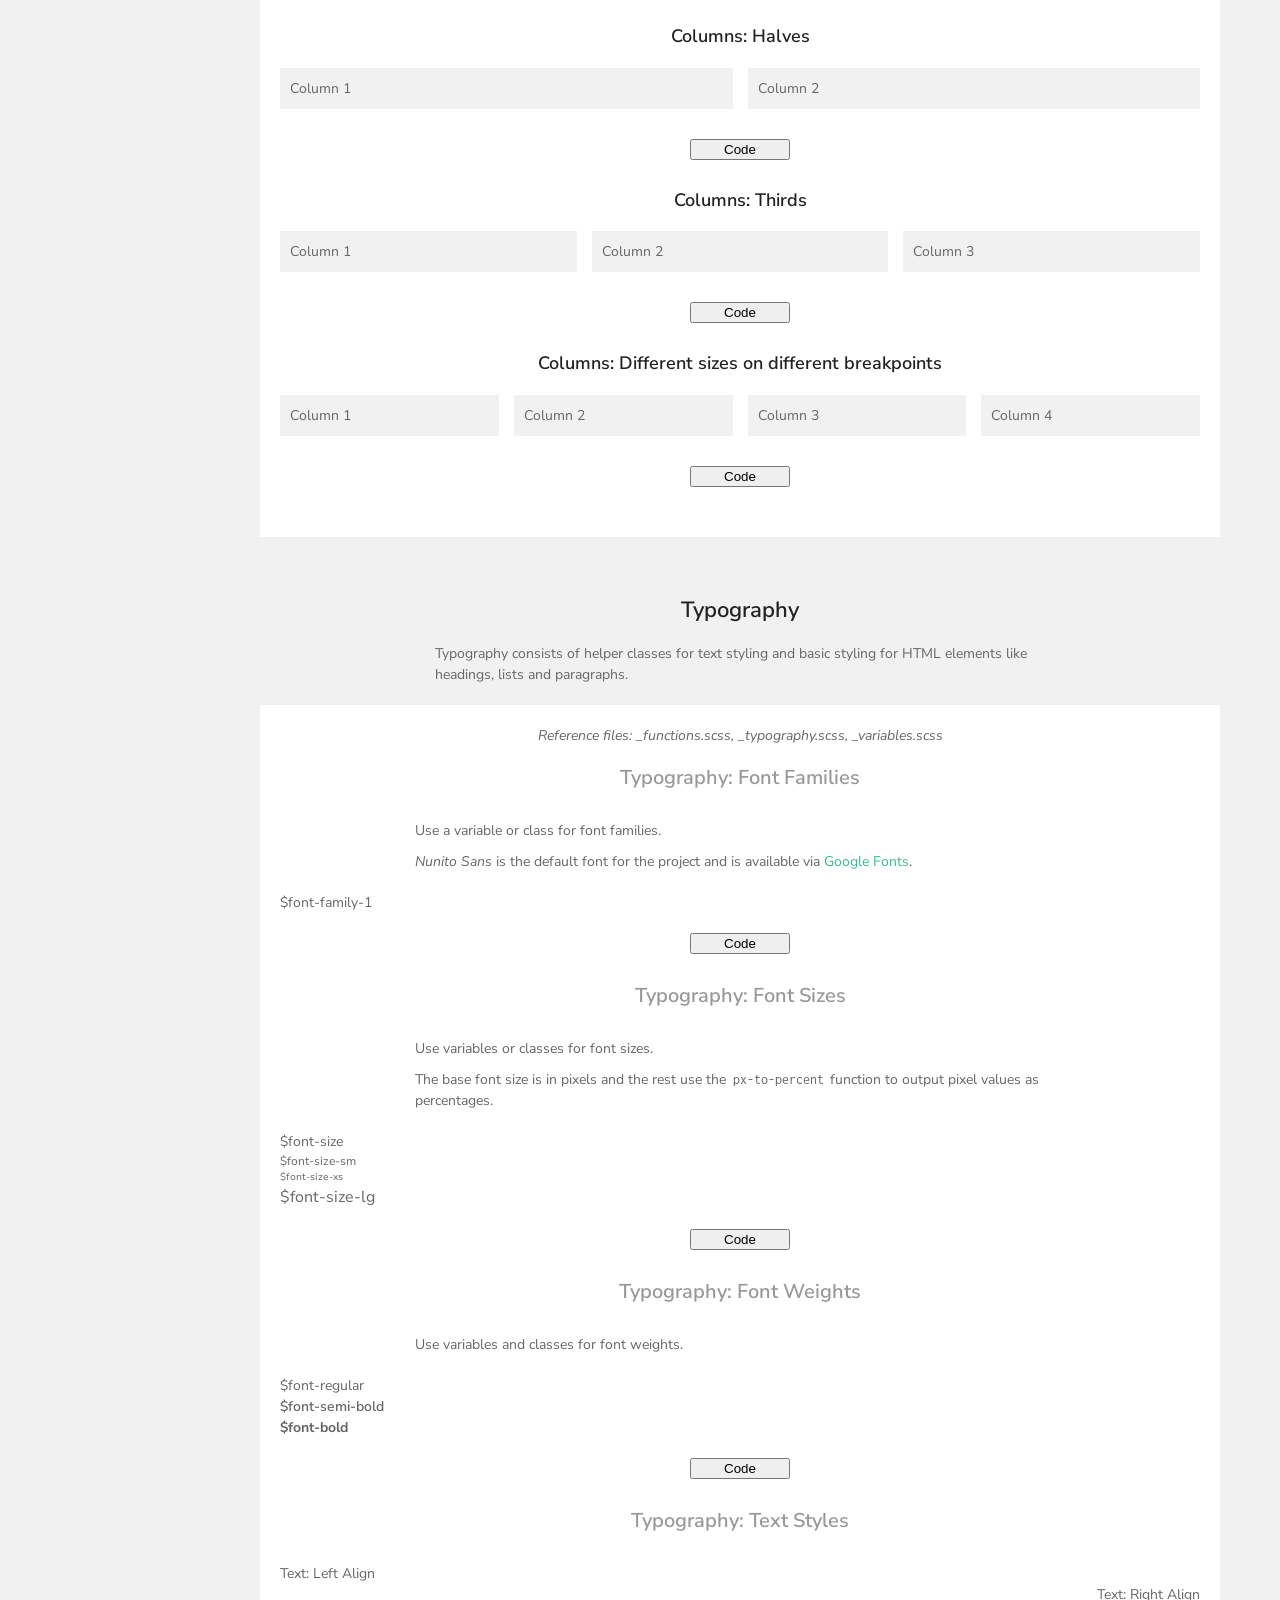
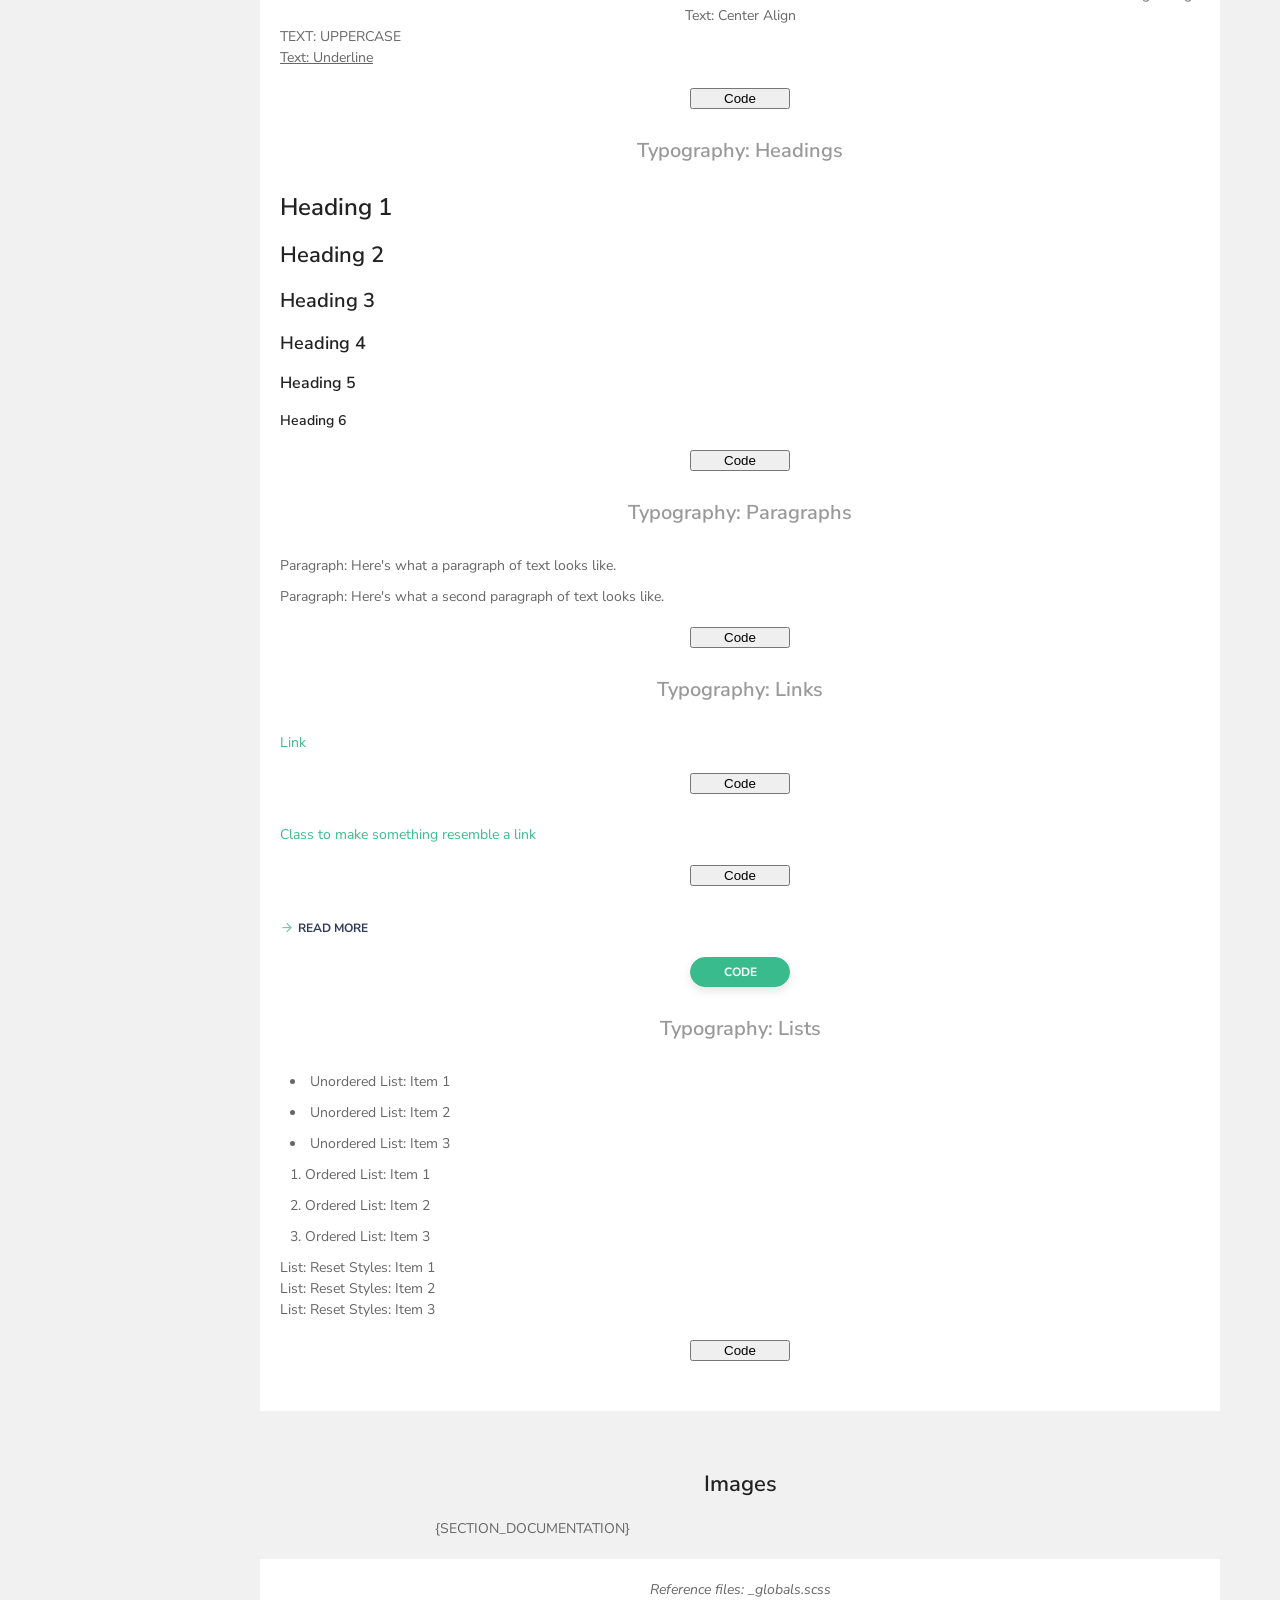
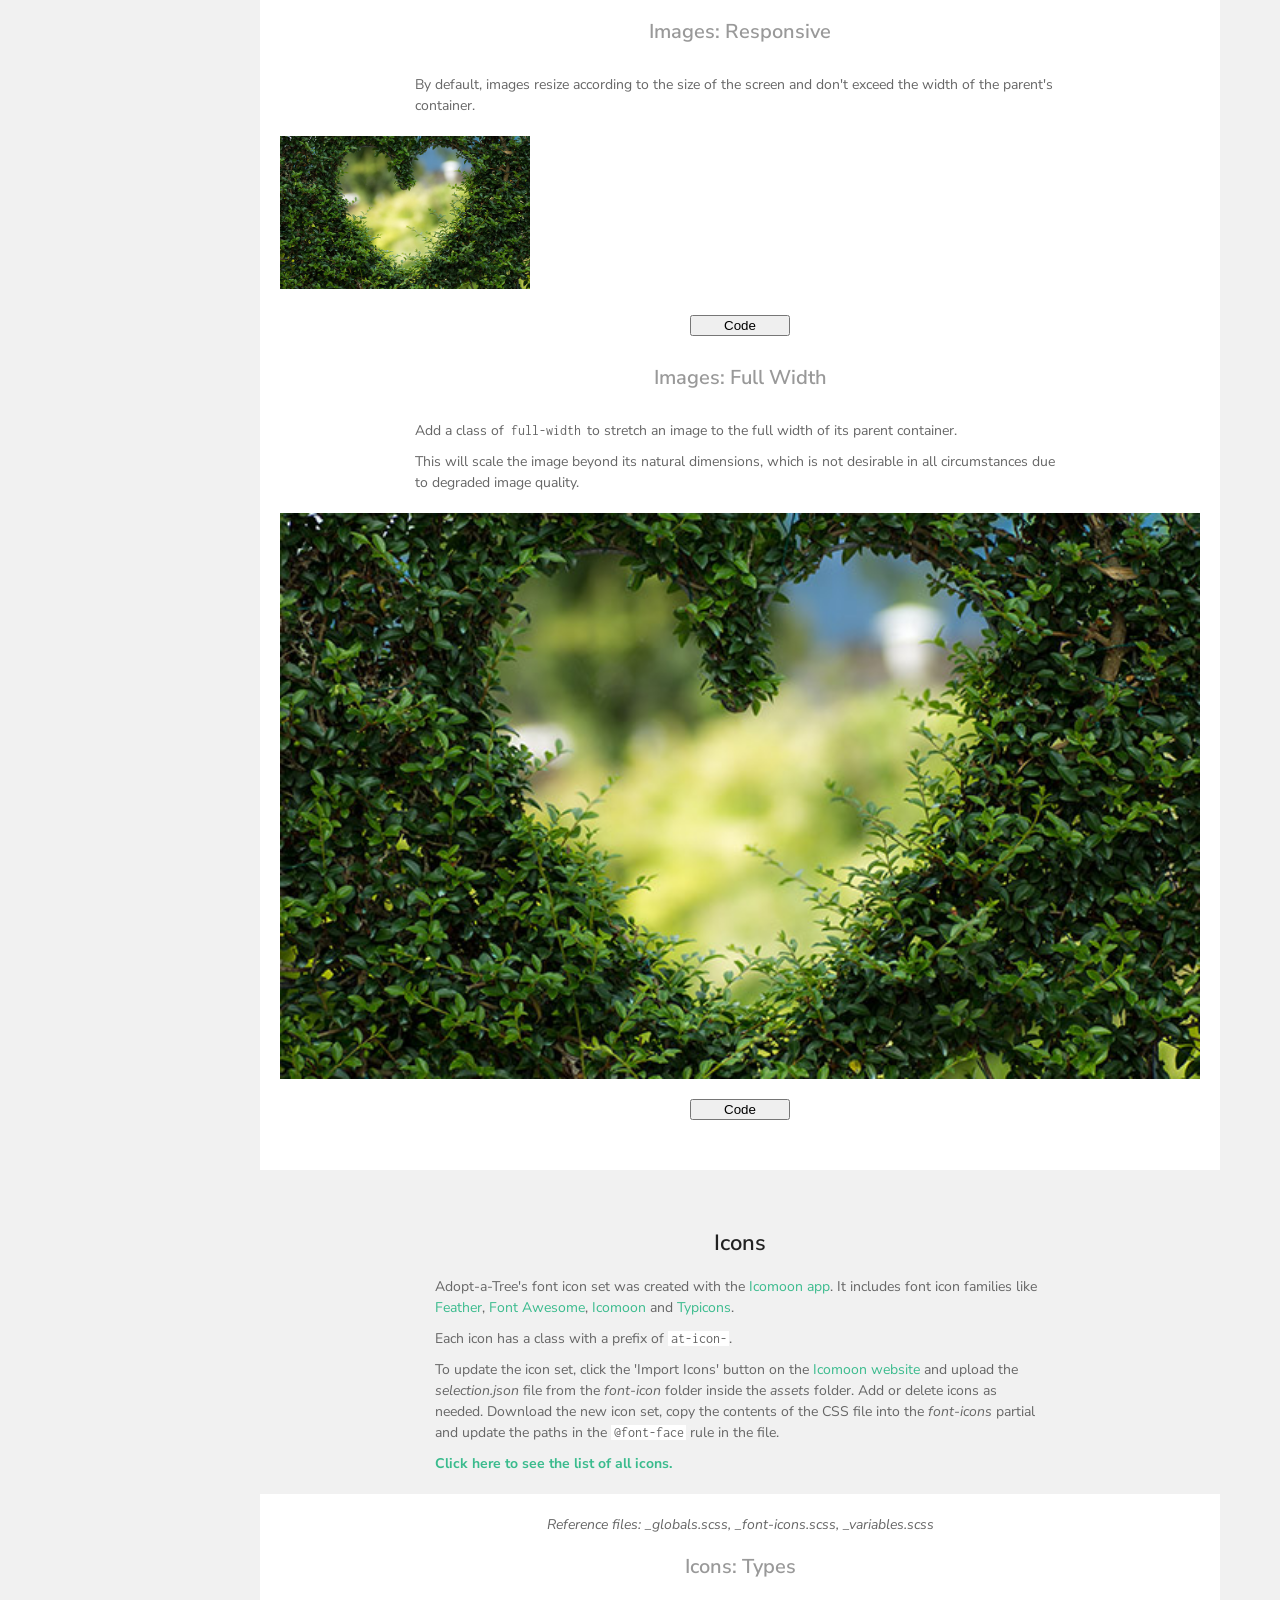
==== commit 9f2b0c33: "components cards" ====
--- a/index.html
+++ b/index.html
@@ -849,7 +849,17 @@
                   <span class="link">Class to make something resemble a link</span>
                 </div> <!-- /.styleguide-demo-each -->
                 <button class="btn-styleguide-code js-btn-styleguide-code">Code</button>
-              </div> <!-- /.styleguide-demo-block -->              
+              </div> <!-- /.styleguide-demo-block -->  
+              
+              <div class="styleguide-demo-block">
+                <div class="styleguide-demo-each">
+                  <a href="#" class="link-action">
+                    <span class="at-icon-arrow-right link-action-icon"></span>
+                    <span class="link-action-text font-size-sm">Read More</span>
+                  </a>
+                </div> <!-- /.styleguide-demo-each -->
+                <button class="btn-styleguide-code js-btn-styleguide-code btn btn--brand-1 btn--sm">Code</button>
+              </div> <!-- /.styleguide-demo-block -->
 
               <h3>Typography: Lists</h3>
               <div class="styleguide-demo-block">
@@ -1313,47 +1323,130 @@
           <section id="styleguide-section-lists" class="styleguide-section">
             <h2>Lists: Styled</h2>
             <div class="styleguide-section-docs">
-              <p>{SECTION_DOCUMENTATION}</p>
-            </div>
-            <div class="styleguide-section-block">
-              <div class="styleguide-section-files">Reference files: {FILE_NAMES}</div>
-
-              <h3>{DEMO_TITLE}</h3>
-              <!-- Add optional documentation for this demo -->
-              <!-- <div class="styleguide-section-docs">
-                <p>{SECTION_DOCUMENTATION}</p>
-              </div> -->
-              <div class="styleguide-demo-block">
-                <div class="styleguide-demo-each">
-                  {DEMO_MARKUP}
-                </div> <!-- /.styleguide-demo-each -->
-                <button class="btn-styleguide-code js-btn-styleguide-code">Code</button>
-              </div> <!-- /.styleguide-demo-block -->
-
+              <p>Lists can be styled in a variety of ways using helper classes.</p>
+            </div>
+            <div class="styleguide-section-block">
+              <div class="styleguide-section-files">Reference files: _components.scss, _typography.scss, _variables.scss</div>
+
+              <h3>Lists: Styled: Icons</h3>
+              <div class="styleguide-demo-block">
+                <div class="styleguide-demo-each">
+                  <ul class="list-reset font-bold">
+                    <li class="spacing-b">
+                      <span class="at-icon-leaf brand-1-light icon-left-lg icon-size-xxl vertical-align-bottom"></span>
+                      <span class="font-size-lg">List: Item 1</span>
+                    </li>
+                    <li class="spacing-b">
+                      <span class="at-icon-atom brand-2 icon-left-lg icon-size-xxl vertical-align-bottom"></span>
+                      <span class="font-size-lg">List: Item 2</span>
+                    </li>
+                    <li class="spacing-b">
+                      <span class="at-icon-restaurant red-crimson icon-left-lg icon-size-xxl vertical-align-bottom"></span>
+                      <span class="font-size-lg">List: Item 3</span>
+                    </li>
+                    <li class="spacing-b">
+                      <span class="at-icon-droplet blue-aqua icon-left-lg icon-size-xxl vertical-align-bottom"></span>
+                      <span class="font-size-lg">List: Item 4</span>
+                    </li>
+                  </ul>
+                </div> <!-- /.styleguide-demo-each -->
+                <button class="btn-styleguide-code js-btn-styleguide-code btn btn--brand-1 btn--sm">Code</button>
+              </div> <!-- /.styleguide-demo-block -->
+
+              <h3>Lists: Styled: Block</h3>
+              <div class="styleguide-demo-block">
+                <div class="styleguide-demo-each">
+                  <ul class="list-block list-reset">
+                    <li class="list-each">
+                      <div class="content-block">
+                        <div class="row flex">
+                          <div class="col gray-coal">
+                            <div class="at-icon-dollar icon-size-xxl"></div>
+                            <div class="font-bold">10</div>
+                          </div>
+                          <div class="col flex-1 text-center">
+                            <div class="brand-1-light font-size-lg font-bold">
+                              Greening of Abandoned Copper Mine
+                            </div>
+                            <div class="font-semi-bold">Burundi, Africa</div>
+                            <div class="gray-cement font-size-sm spacing-2-b">07/20/2019</div>
+                          </div>
+                          <div class="col brand-1-light">
+                            <div class="at-icon-leaf icon-size-xxl"></div>
+                            <div class="font-bold">10</div>
+                          </div>
+                        </div>
+                      </div>
+                      <div class="text-center">
+                        <a href="#" class="btn btn--brand-1 btn--xs btn--list-each">Donate Again</a>
+                      </div>
+                    </li>
+                  </ul>
+                </div> <!-- /.styleguide-demo-each -->
+                <button class="btn-styleguide-code js-btn-styleguide-code btn btn--brand-1 btn--sm">Code</button>
+              </div> <!-- /.styleguide-demo-block -->
+              
             </div> <!-- /.styleguide-section-block -->
           </section>
 
           <section id="styleguide-section-cards" class="styleguide-section">
             <h2>Cards</h2>
             <div class="styleguide-section-docs">
-              <p>{SECTION_DOCUMENTATION}</p>
-            </div>
-            <div class="styleguide-section-block">
-              <div class="styleguide-section-files">Reference files: {FILE_NAMES}</div>
-
-              <h3>{DEMO_TITLE}</h3>
-              <!-- Add optional documentation for this demo -->
-              <!-- <div class="styleguide-section-docs">
-                <p>{SECTION_DOCUMENTATION}</p>
-              </div> -->
-              <div class="styleguide-demo-block">
-                <div class="styleguide-demo-each">
-                  {DEMO_MARKUP}
-                </div> <!-- /.styleguide-demo-each -->
-                <button class="btn-styleguide-code js-btn-styleguide-code">Code</button>
-              </div> <!-- /.styleguide-demo-block -->
-
-            </div> <!-- /.styleguide-section-block -->
+              <p>Cards are used to provide snapshots and summaries of content.</p>
+              <p>They can be modified with banner images, icons, progress bars and more.</p>
+            </div>
+            <div class="styleguide-section-block">
+              <div class="styleguide-section-files">Reference files: _components.scss, _.variables.scss</div>
+
+              <h3>Card with Banner Image and Progress Bar</h3>
+              <div class="styleguide-demo-block">
+                <div class="styleguide-demo-each">
+                  <div class="card">
+                    <div class="card-banner">
+                      <div class="overlay overlay--card-banner"></div>
+                      <img src="assets/img/borneo-tree-planting-600px.jpg" alt="Tree Planting at Borneo" width="600" height="450" class="card-banner-img">
+                      <div class="card-banner-content">
+                        <div class="row-sm flex">
+                          <div class="col-sm card-location">
+                            <span class="at-icon-map icon-left"></span>
+                            <span class="font-size-sm font-bold">Borneo, Indonesia</span>
+                          </div>
+                          <div class="col-sm card-tree-cost">
+                            <span class="at-icon-dollar font-size-sm"></span>
+                            <span class="font-size-sm font-bold">1</span>
+                            <span class="at-icon-leaf icon-right"></span>
+                          </div>
+                        </div>                        
+                        <div class="card-banner-title">Afforestation near Coastal Forest</div>
+                        <div class="card-banner-icons">
+                          <span class="at-icon-droplet card-banner-icon" title="Water Conservation"></span>
+                          <span class="at-icon-paw card-banner-icon" title="Wildlife Zone"></span>
+                          <span class="at-icon-atom card-banner-icon" title="Carbon Sink"></span>
+                        </div>
+                      </div>
+                    </div>
+                    <div class="card-content">
+                      <div class="progress-bar">
+                        <div class="progress-bar-value" style="width: 4%;"></div>
+                      </div>                      
+                      <div class="row-sm flex card-progress-text">
+                        <div class="col-sm">4%</div>
+                        <div class="col-sm card-progress-target">
+                          <span>75000</span>
+                          <span class="at-icon-target brand-1 icon-size-xl"></span>
+                        </div>
+                      </div>
+                      <div class="text-center spacing-2-t">
+                        <a href="#" class="link-action">
+                          <span class="at-icon-arrow-right link-action-icon"></span>
+                          <span class="link-action-text font-size-sm">Read More</span>
+                        </a>
+                      </div>
+                    </div>
+                  </div>
+                </div> <!-- /.styleguide-demo-each -->
+                <button class="btn-styleguide-code js-btn-styleguide-code btn btn--brand-1 btn--sm">Code</button>
+              </div> <!-- /.styleguide-demo-block -->
           </section>
 
           <section id="styleguide-section-tabs" class="styleguide-section">
--- a/assets/css/styles.css
+++ b/assets/css/styles.css
@@ -890,6 +890,22 @@
   cursor: pointer;
 }
 
+.link-action {
+  color: #313C5A;
+  font-weight: 700;
+}
+
+.link-action-icon {
+  color: #75C8AA;
+  display: inline-block;
+  vertical-align: middle;
+}
+
+.link-action-text {
+  text-transform: uppercase;
+  vertical-align: middle;
+}
+
 img, video, svg {
   max-width: 100%;
   height: auto;
@@ -1298,6 +1314,92 @@
   font-style: italic;
 }
 
+.btn--list-each {
+  position: relative;
+  top: -14px;
+}
+
+.card {
+  background-color: #FFF;
+  border-radius: 10px;
+  box-shadow: 0px 4px 10px rgba(0, 0, 0, 0.1);
+}
+
+.card-banner {
+  position: relative;
+}
+
+.overlay--card-banner {
+  border-radius: 10px 10px 0 0;
+}
+
+.card-banner-img {
+  border-radius: 10px 10px 0 0;
+  width: 100%;
+  display: block;
+}
+
+.card-banner-content {
+  color: #FFF;
+  padding: 15px;
+  position: absolute;
+  left: 0;
+  right: 0;
+  top: 0;
+  bottom: 0;
+}
+
+.card-location > span, .card-tree-cost > span {
+  display: inline-block;
+  vertical-align: middle;
+}
+
+.card-tree-cost {
+  margin-left: auto;
+}
+
+.card-banner-title {
+  text-transform: uppercase;
+  text-align: center;
+  font-weight: 700;
+  width: calc(100% - 30px);
+  position: absolute;
+  top: 50%;
+  transform: translateY(-50%);
+}
+
+.card-banner-icons {
+  text-align: center;
+  width: 100%;
+  position: absolute;
+  bottom: 15px;
+  left: 0;
+  right: 0;
+}
+
+.card-banner-icon {
+  font-size: 128.5714285714%;
+  margin-left: 5px;
+}
+.card-banner-icon:first-of-type {
+  margin-left: 0;
+}
+
+.card-content {
+  padding: 15px;
+  position: relative;
+}
+
+.card-progress-text {
+  font-size: 85.7142857143%;
+  font-weight: 700;
+  padding: 10px 0 0 0;
+}
+
+.card-progress-target {
+  margin-left: auto;
+}
+
 *, *:before, *:after {
   box-sizing: border-box;
 }
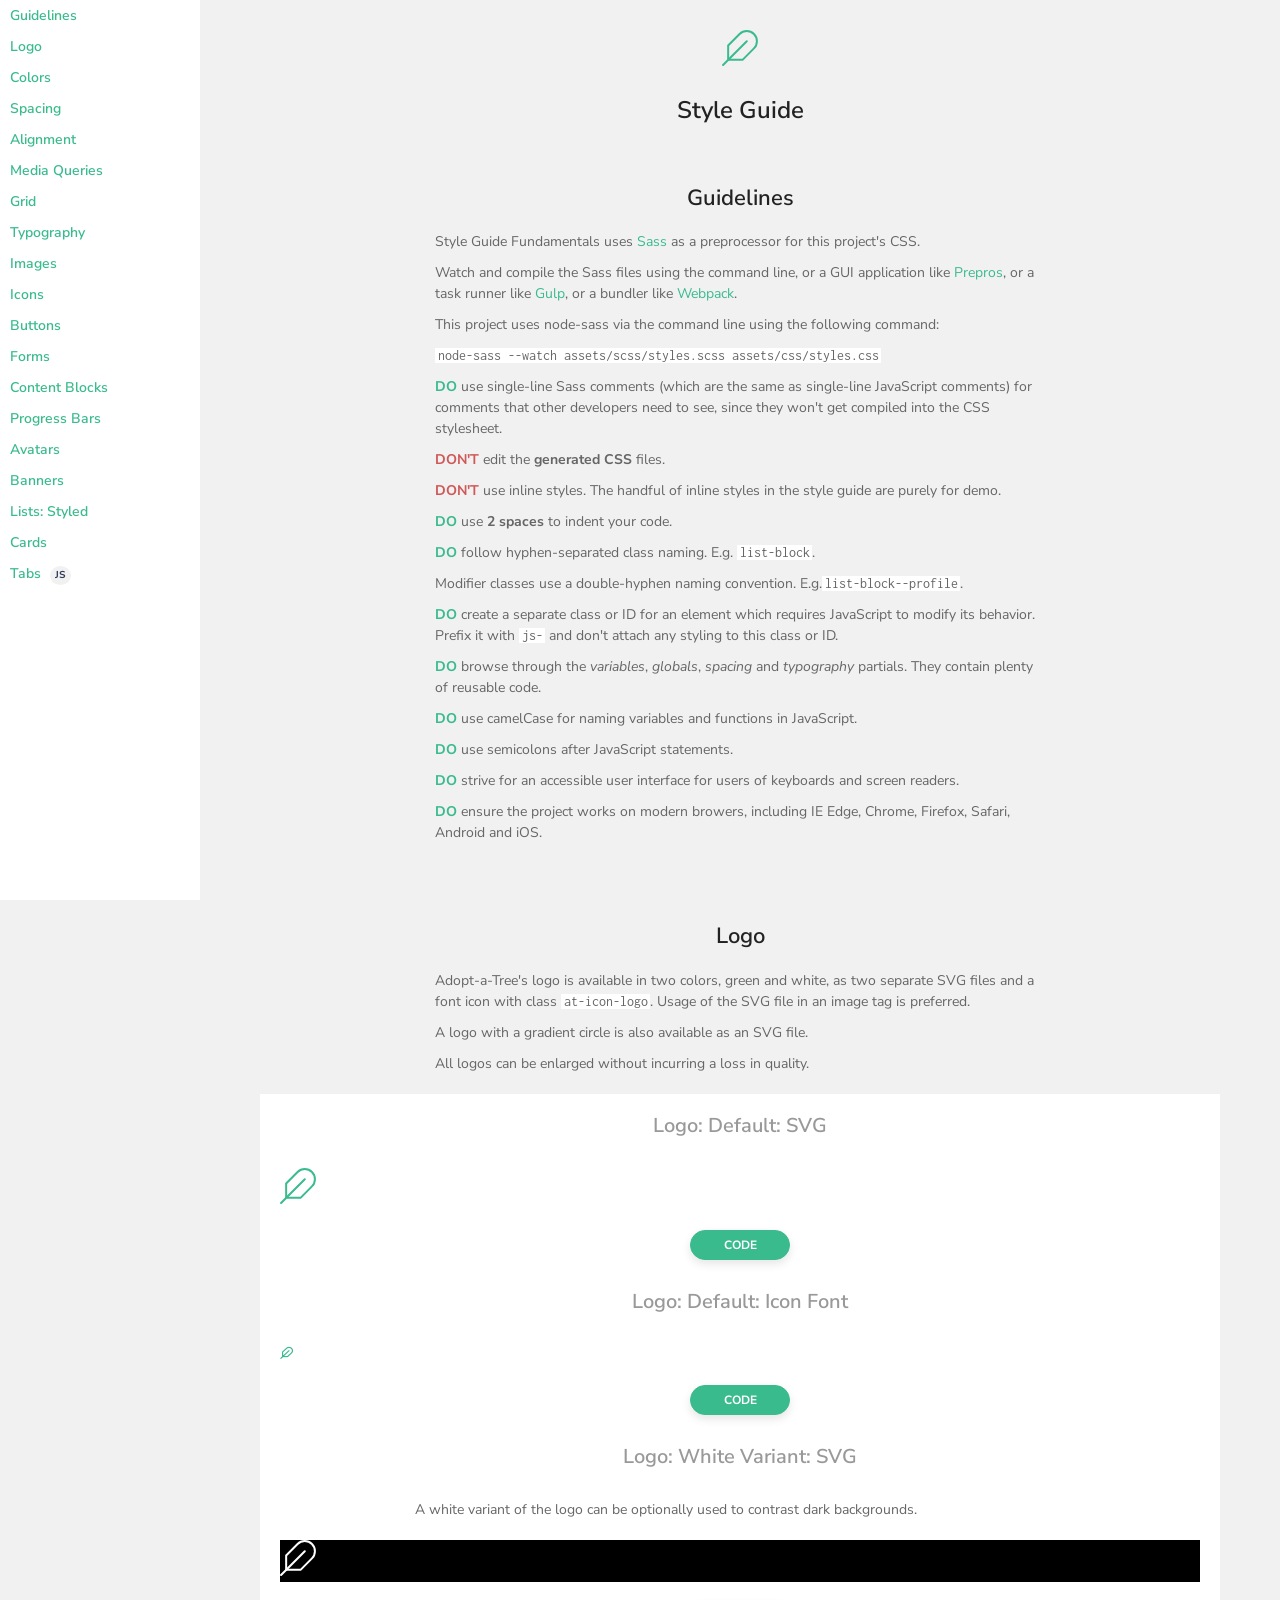
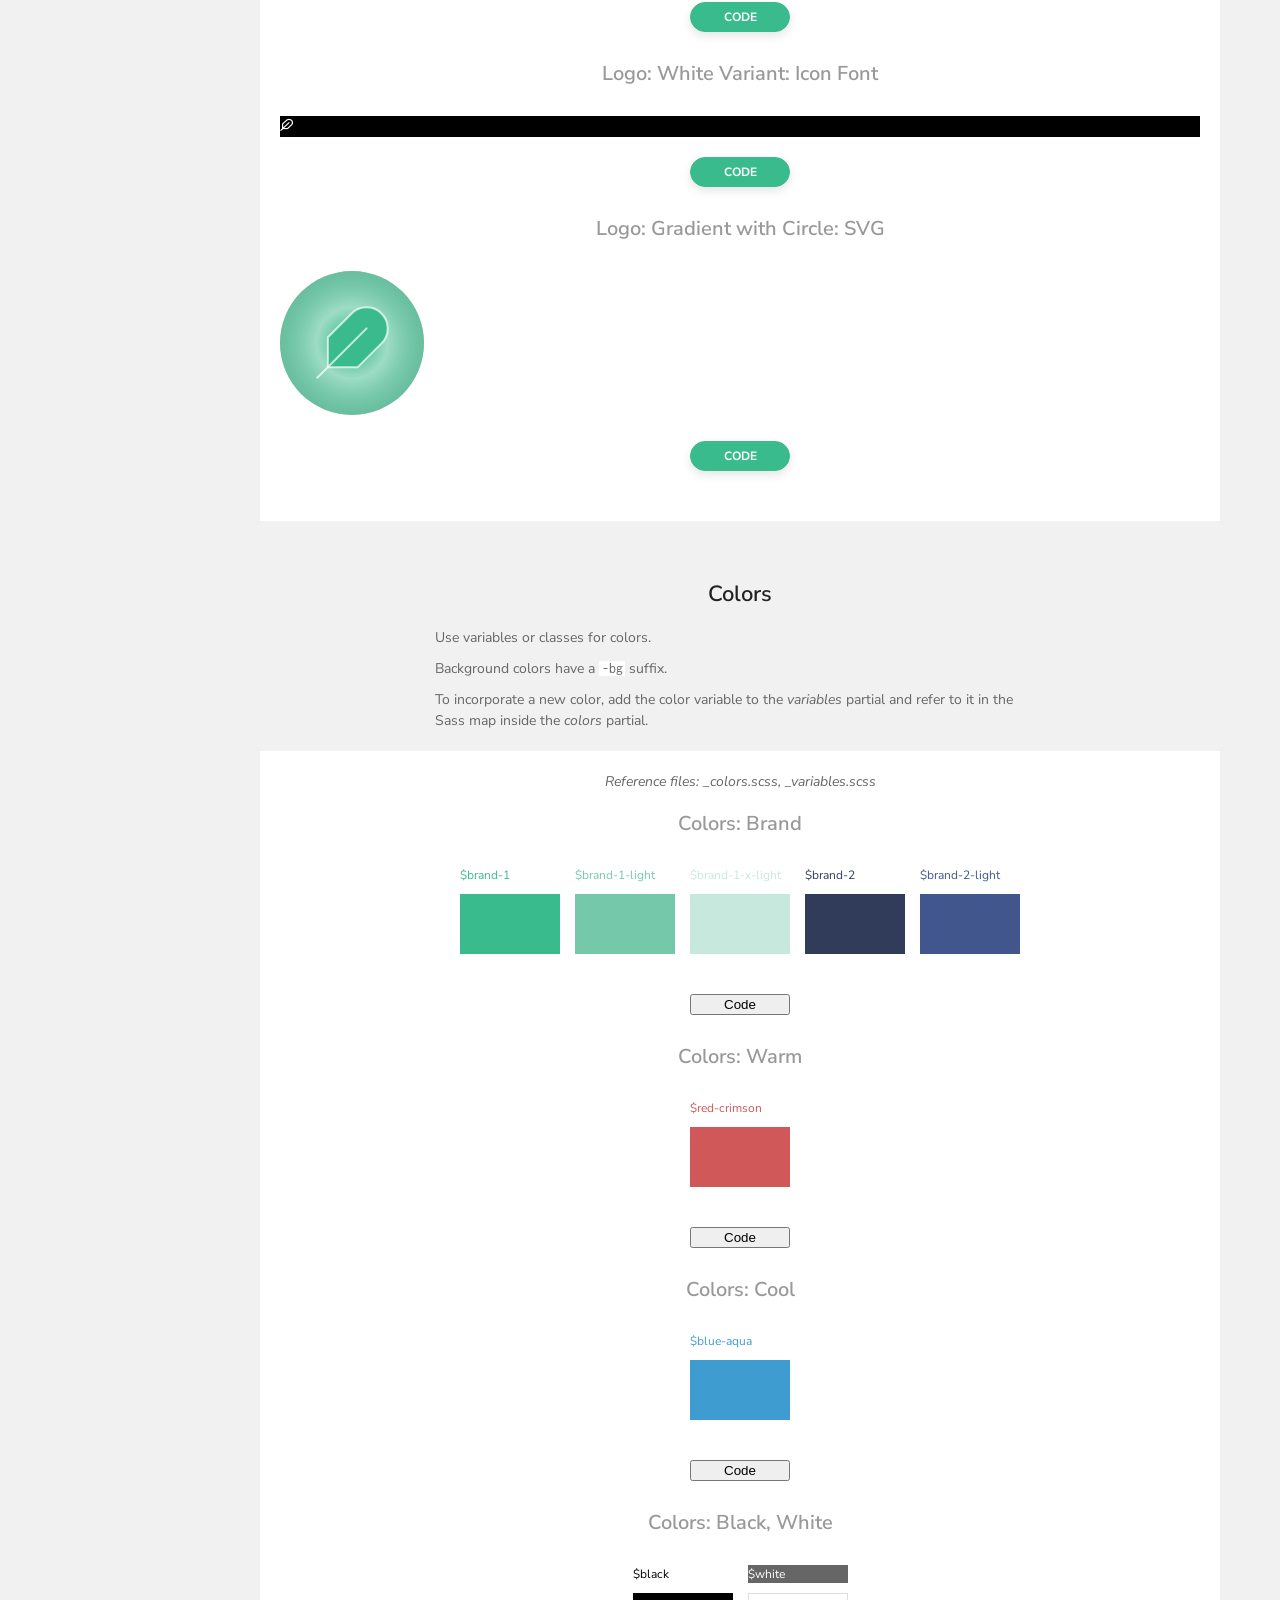
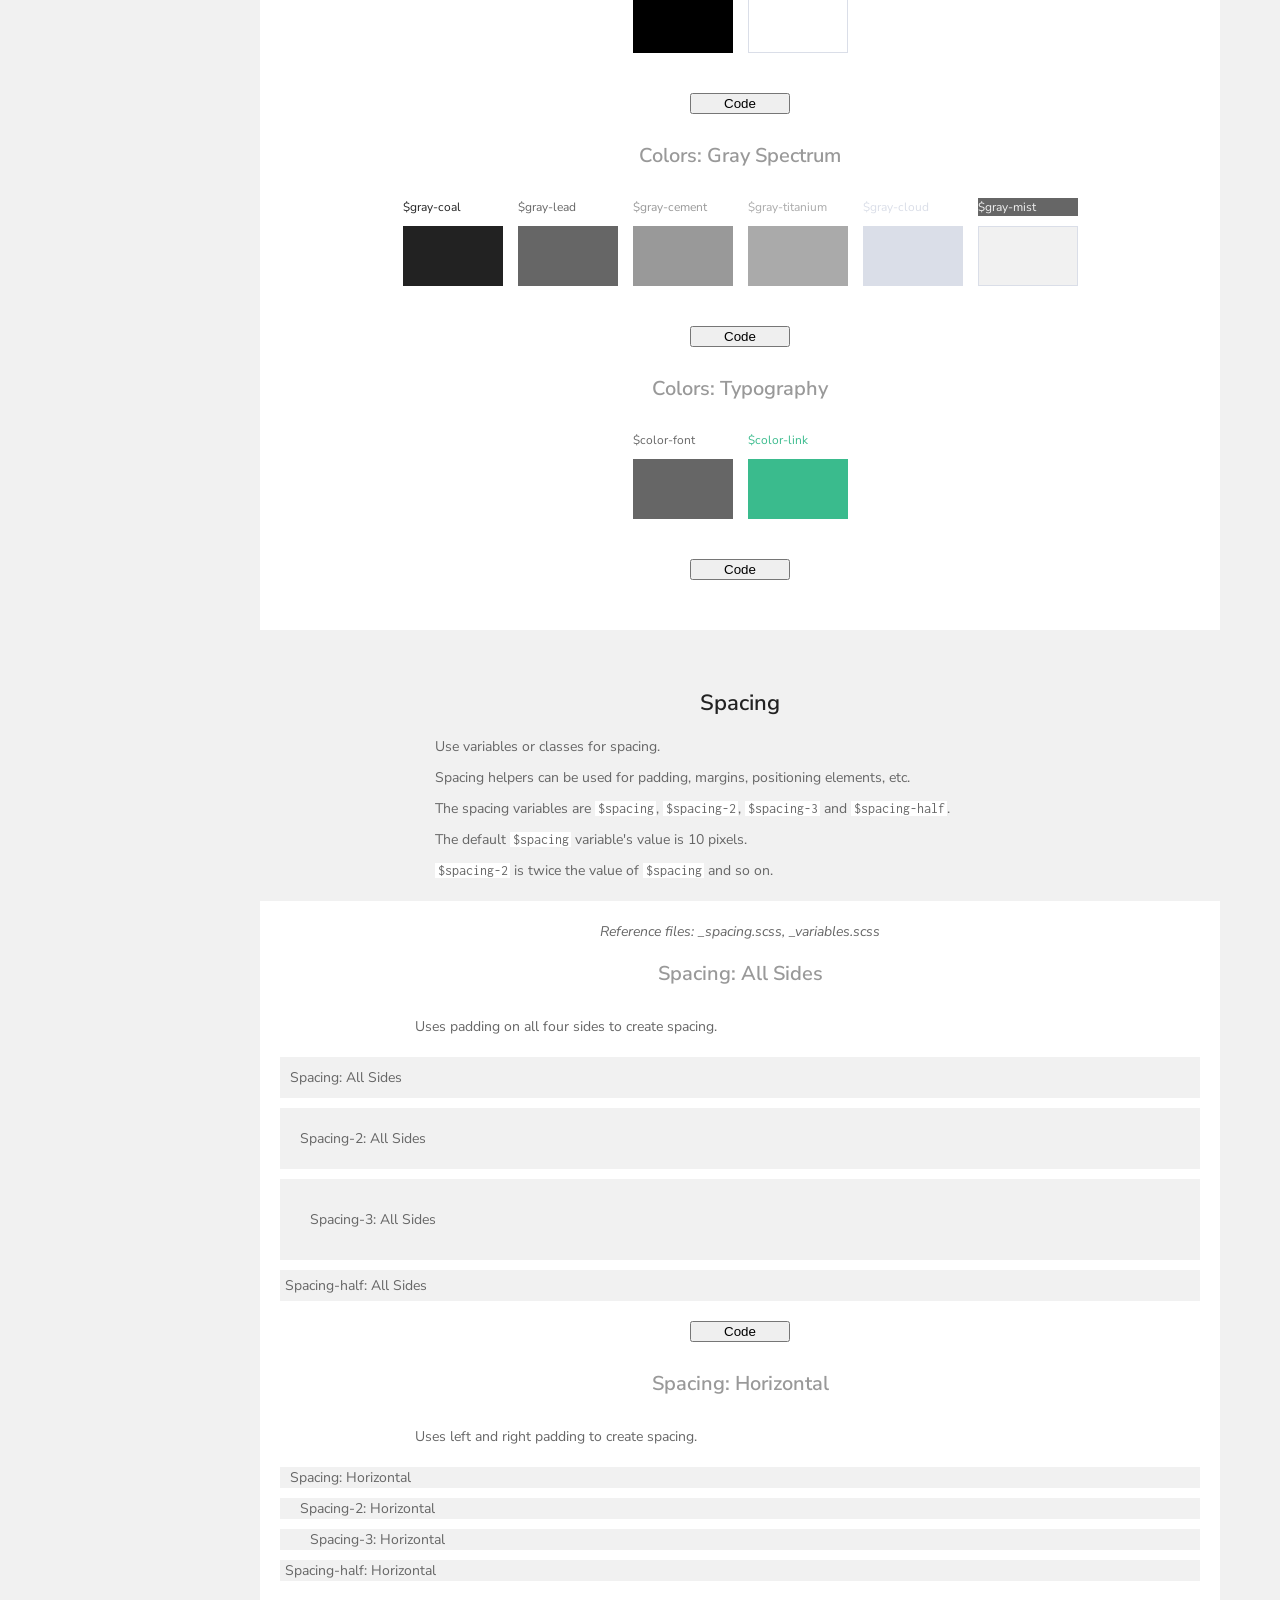
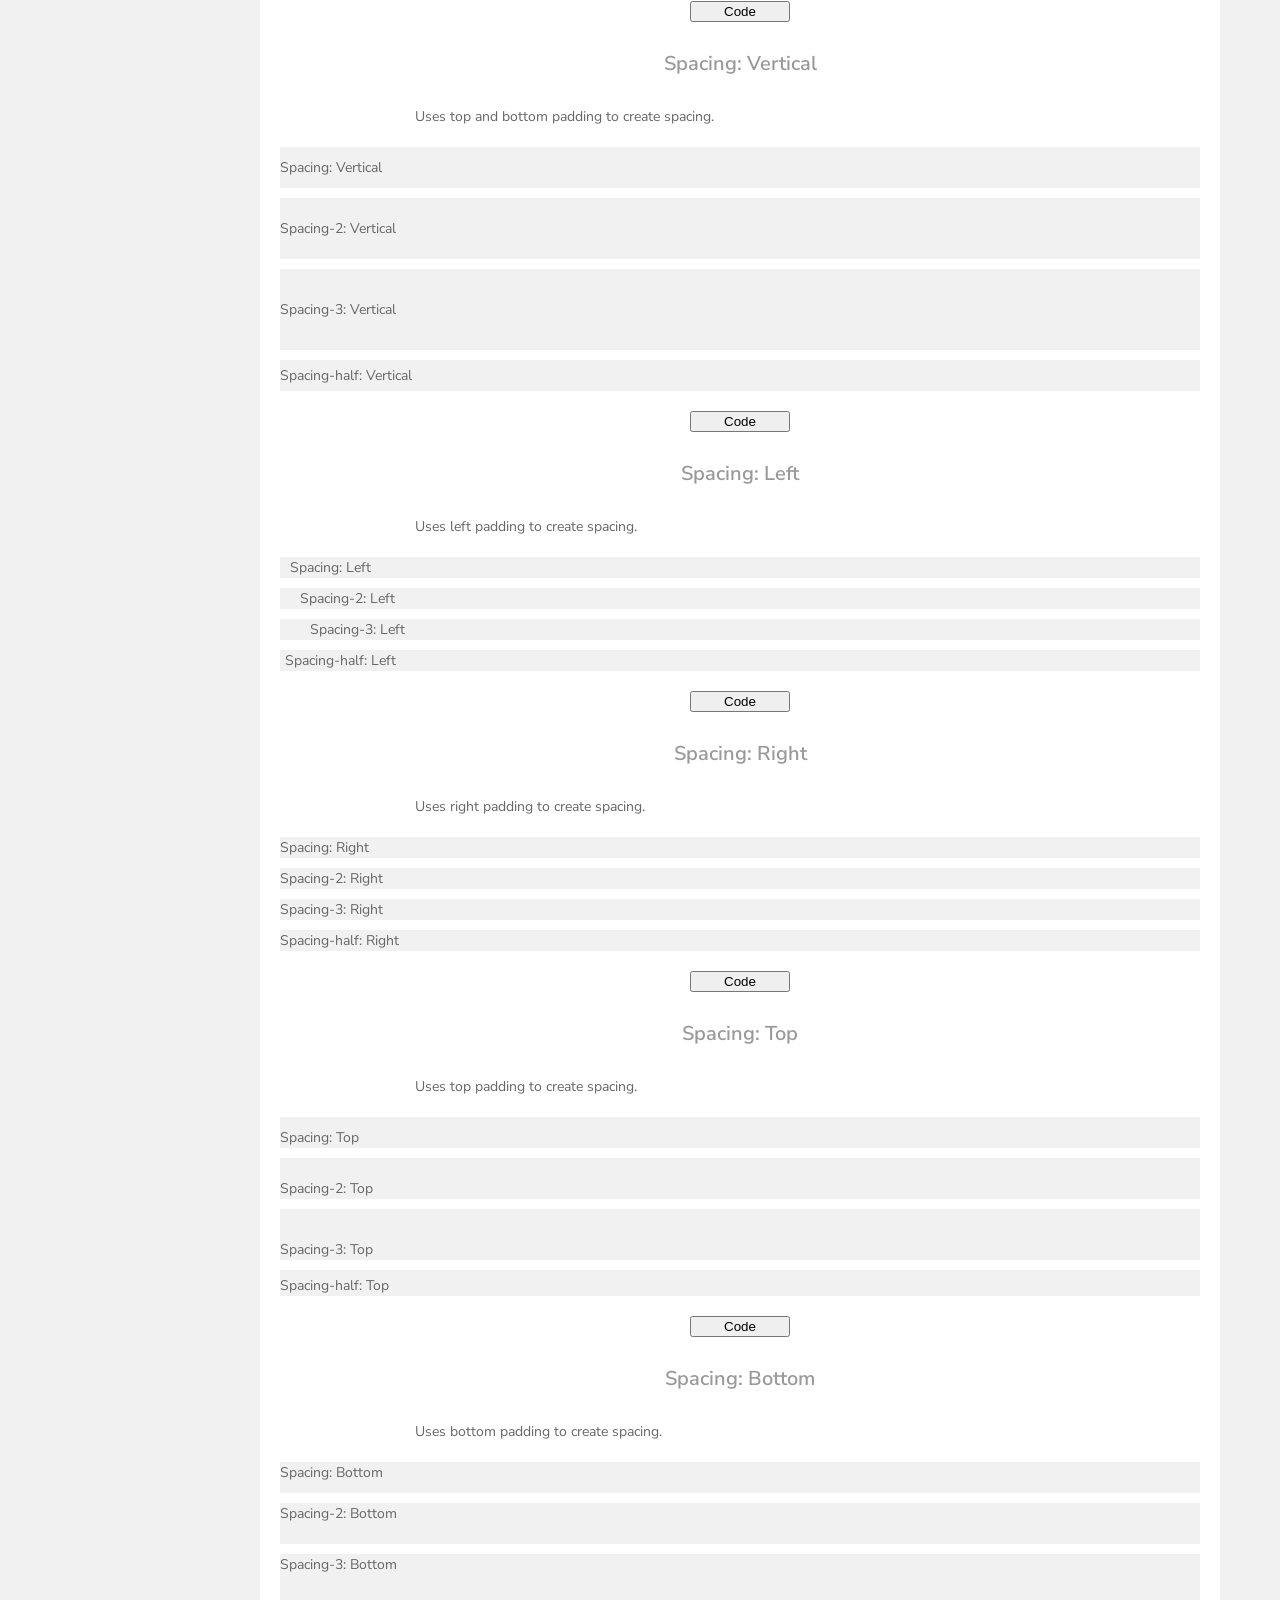
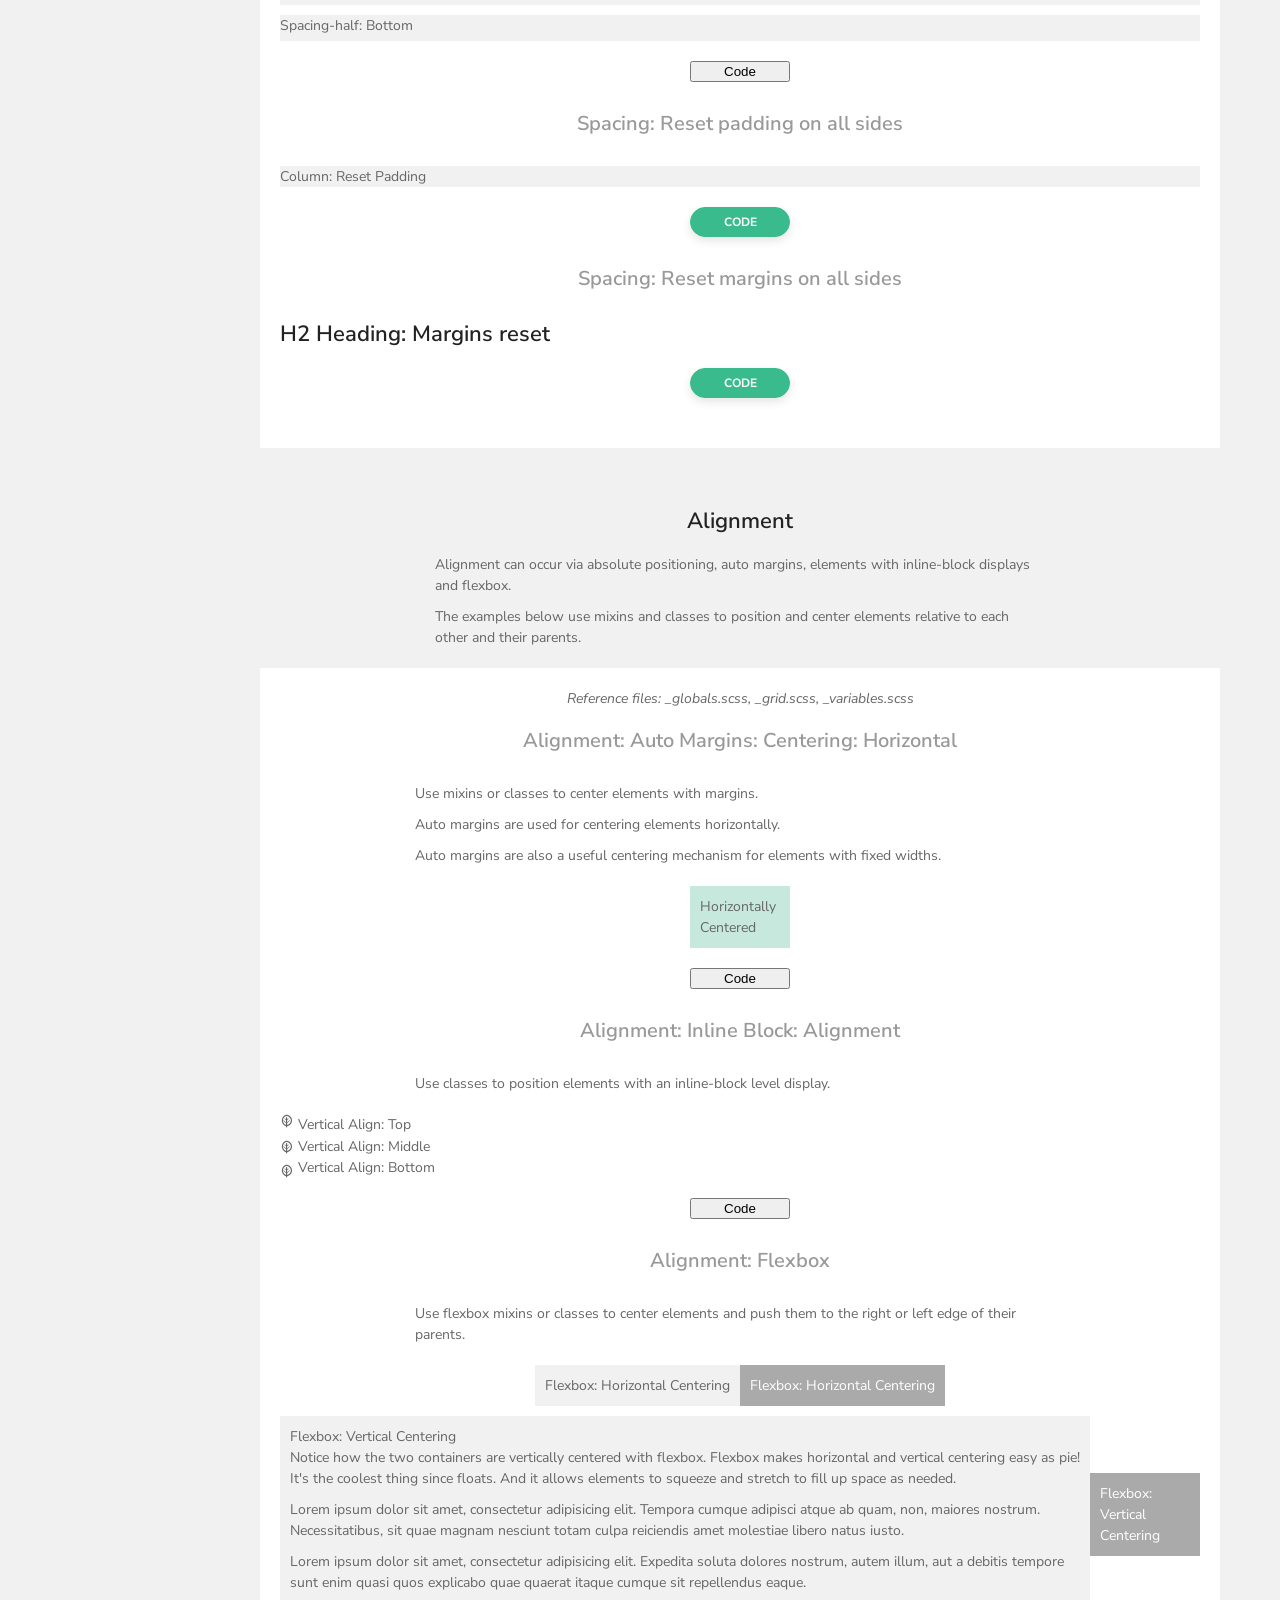
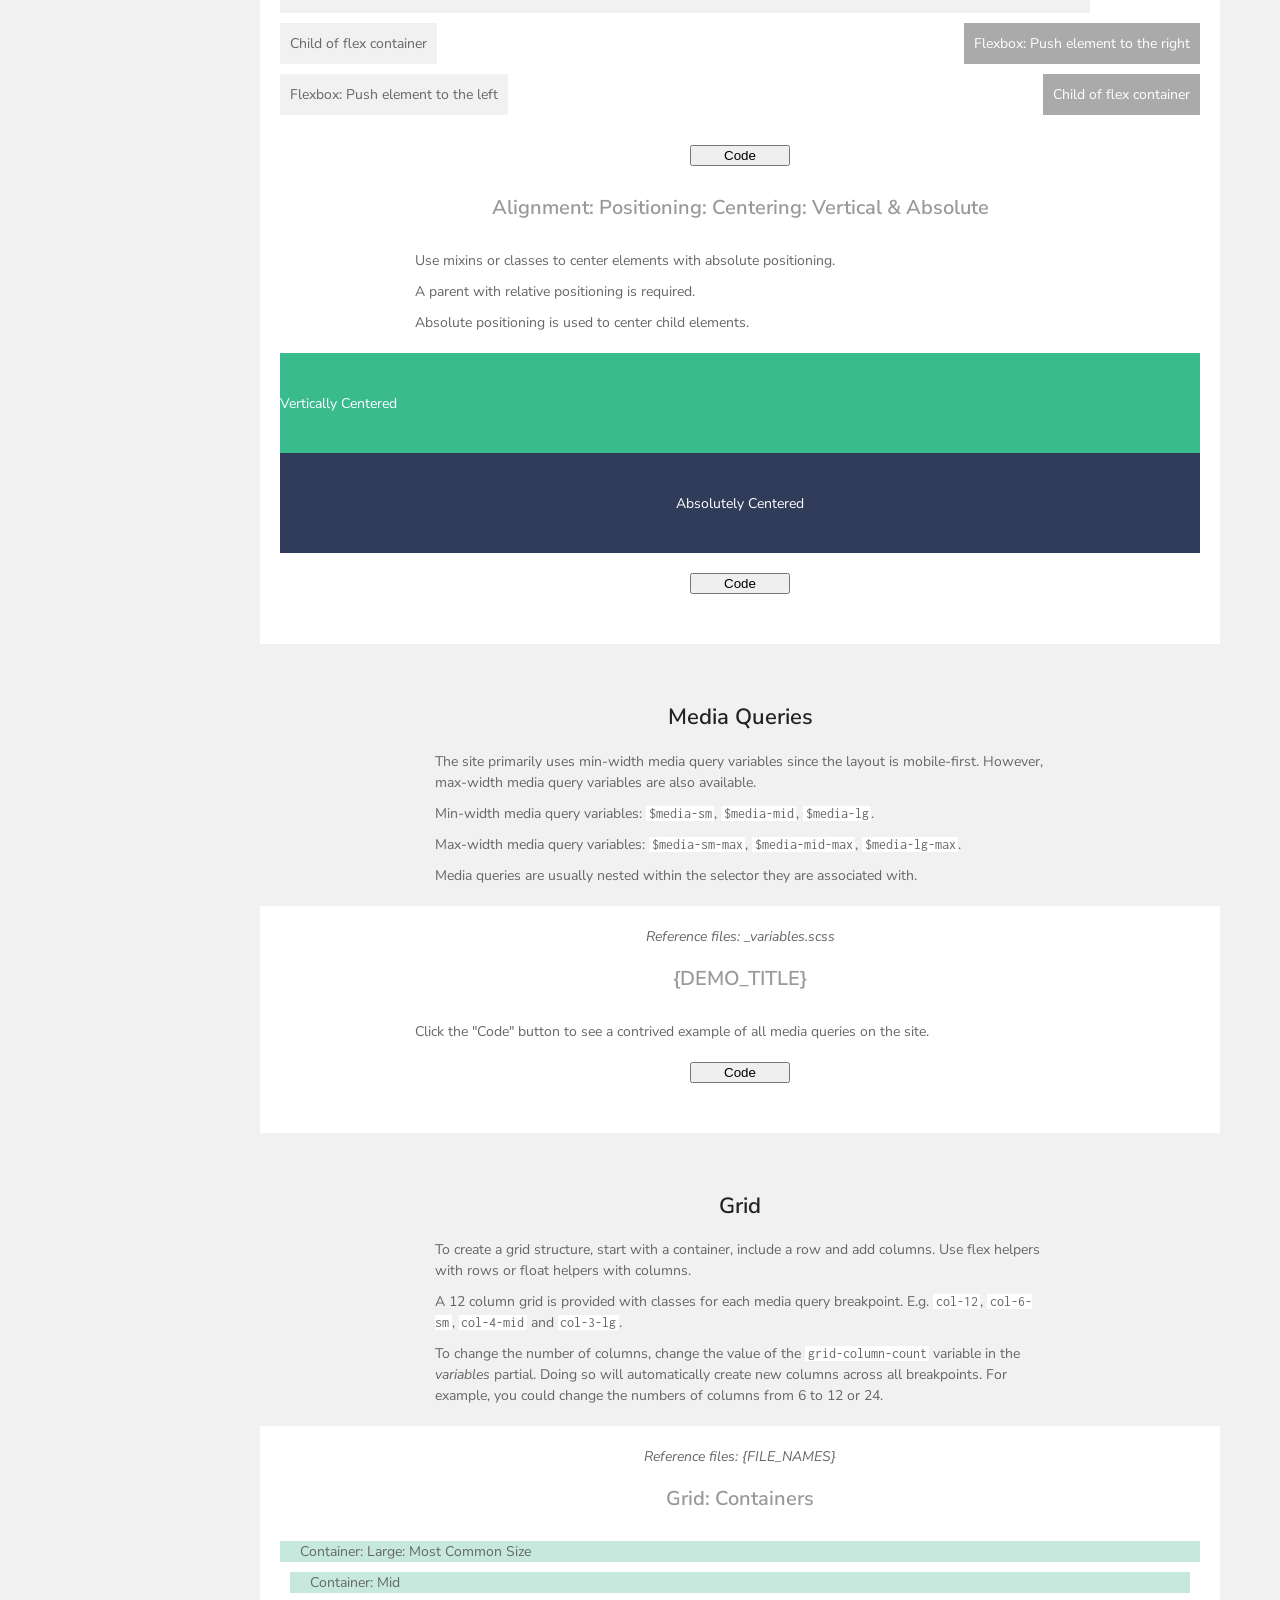
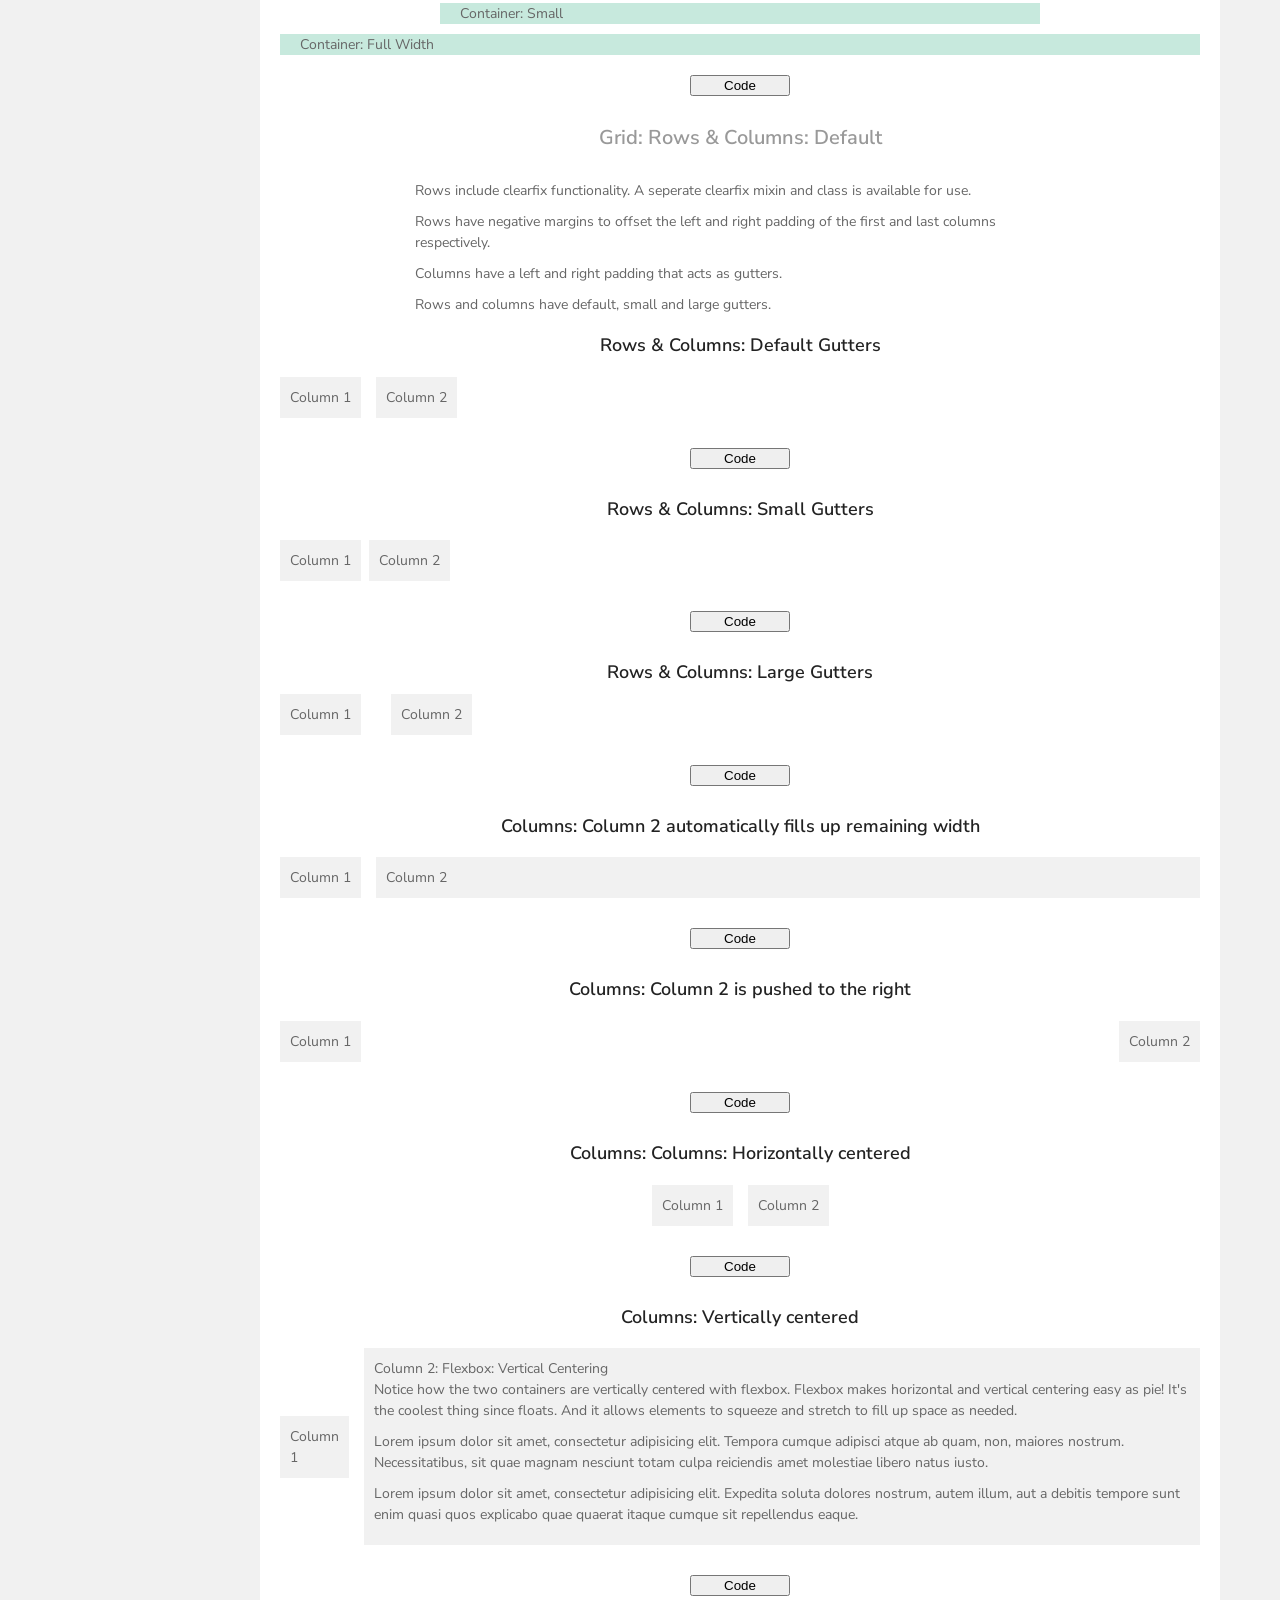
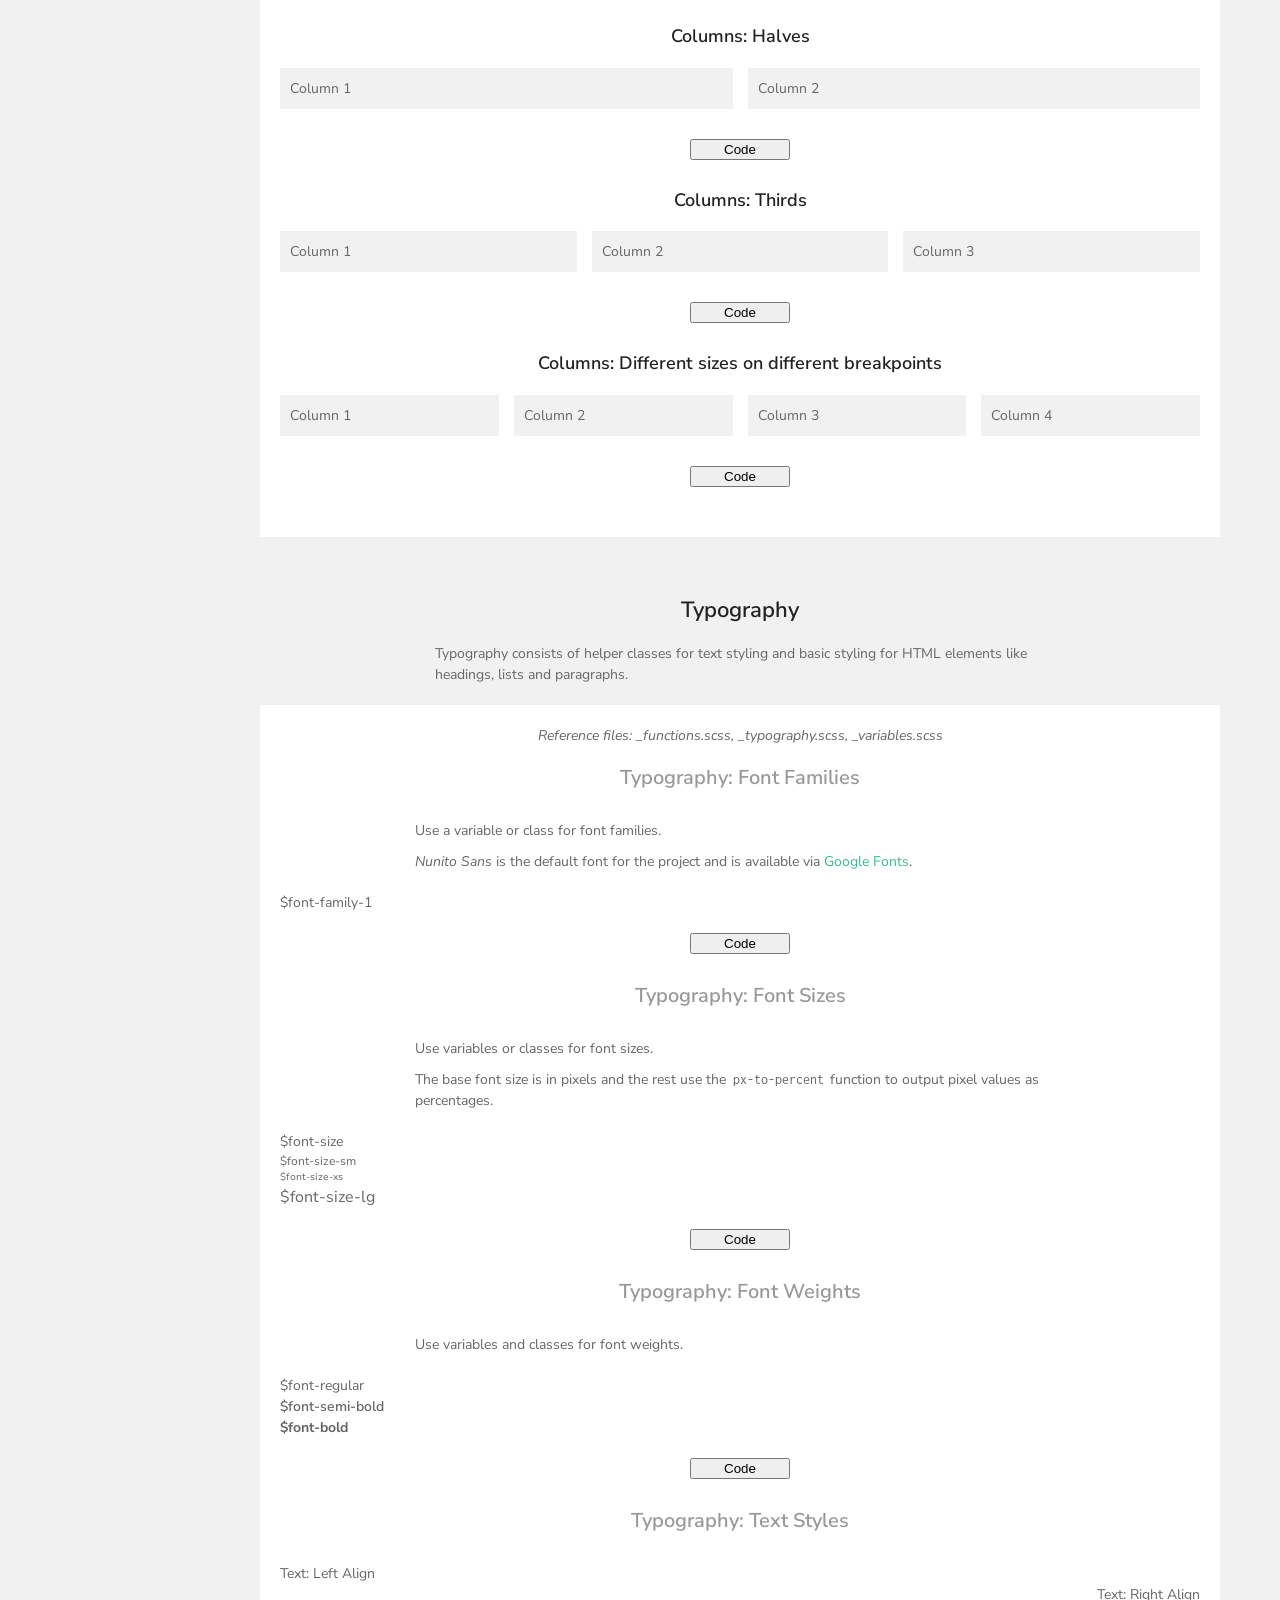
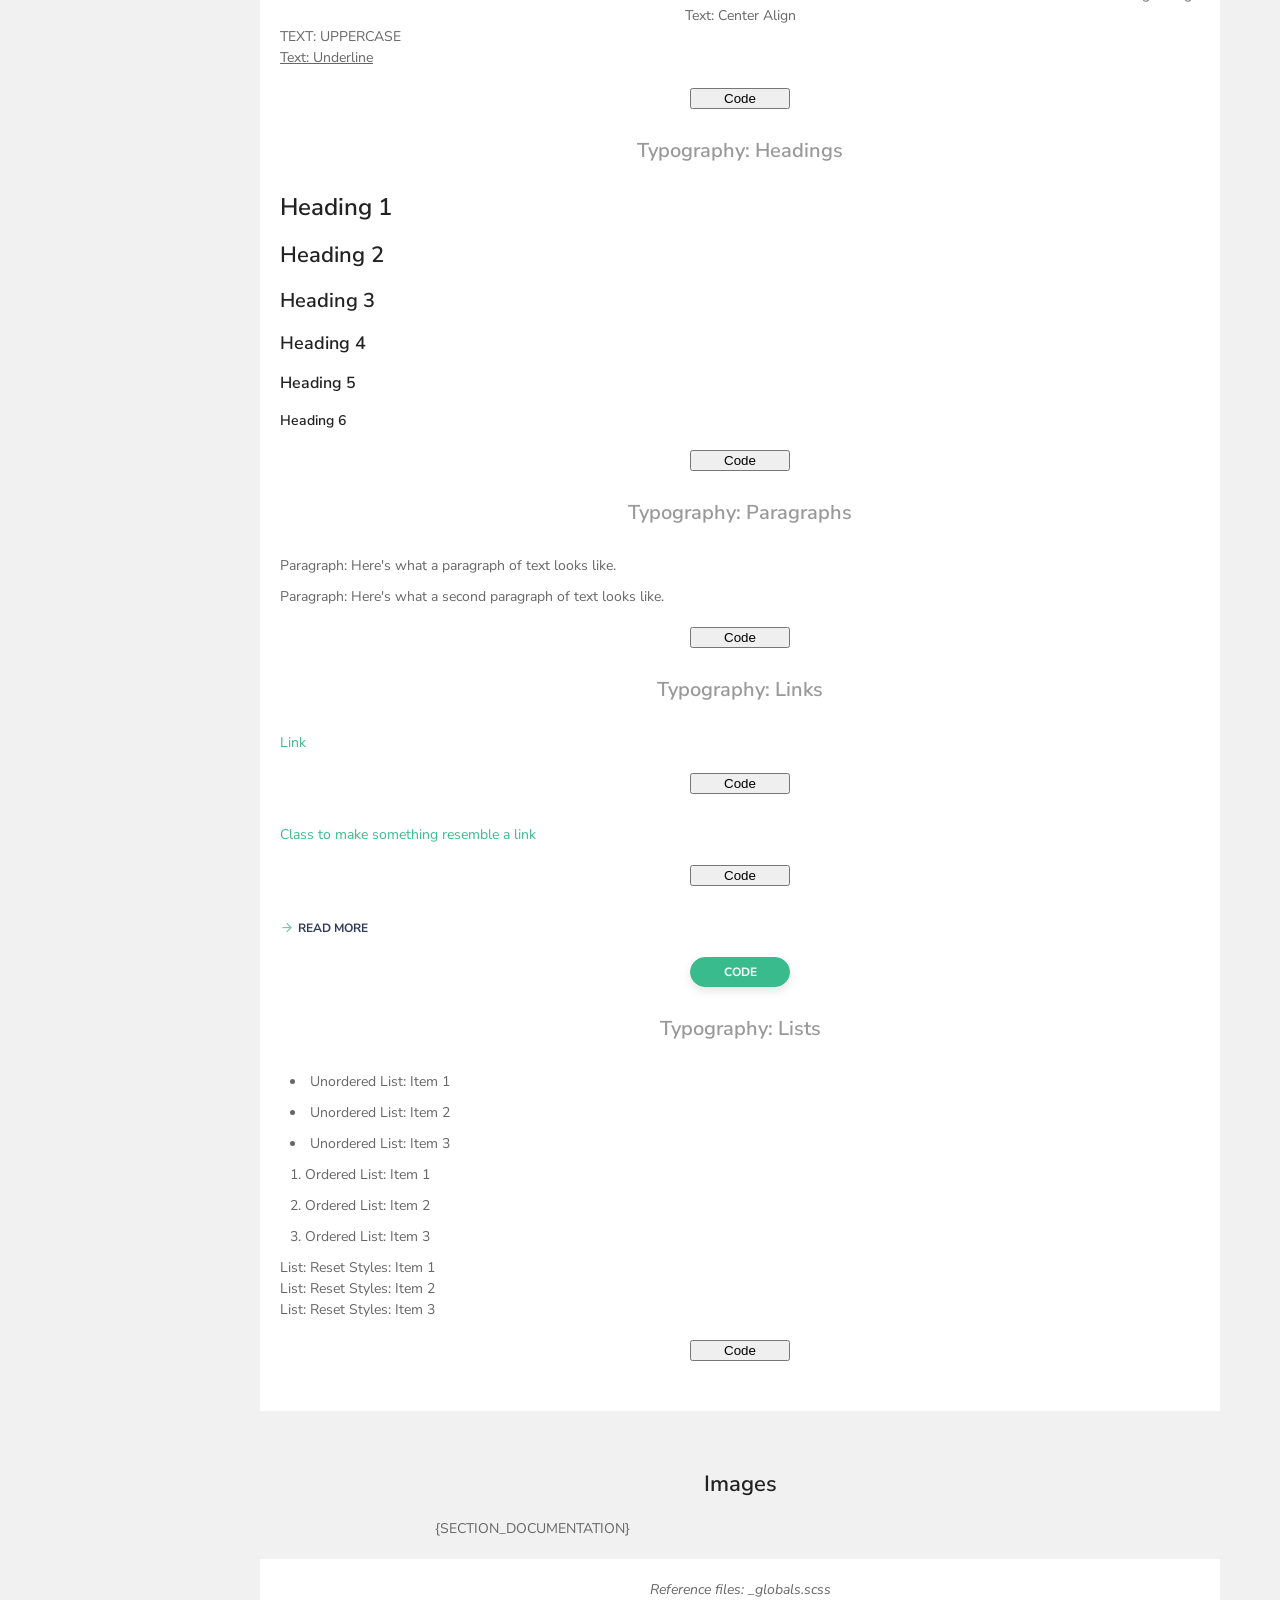
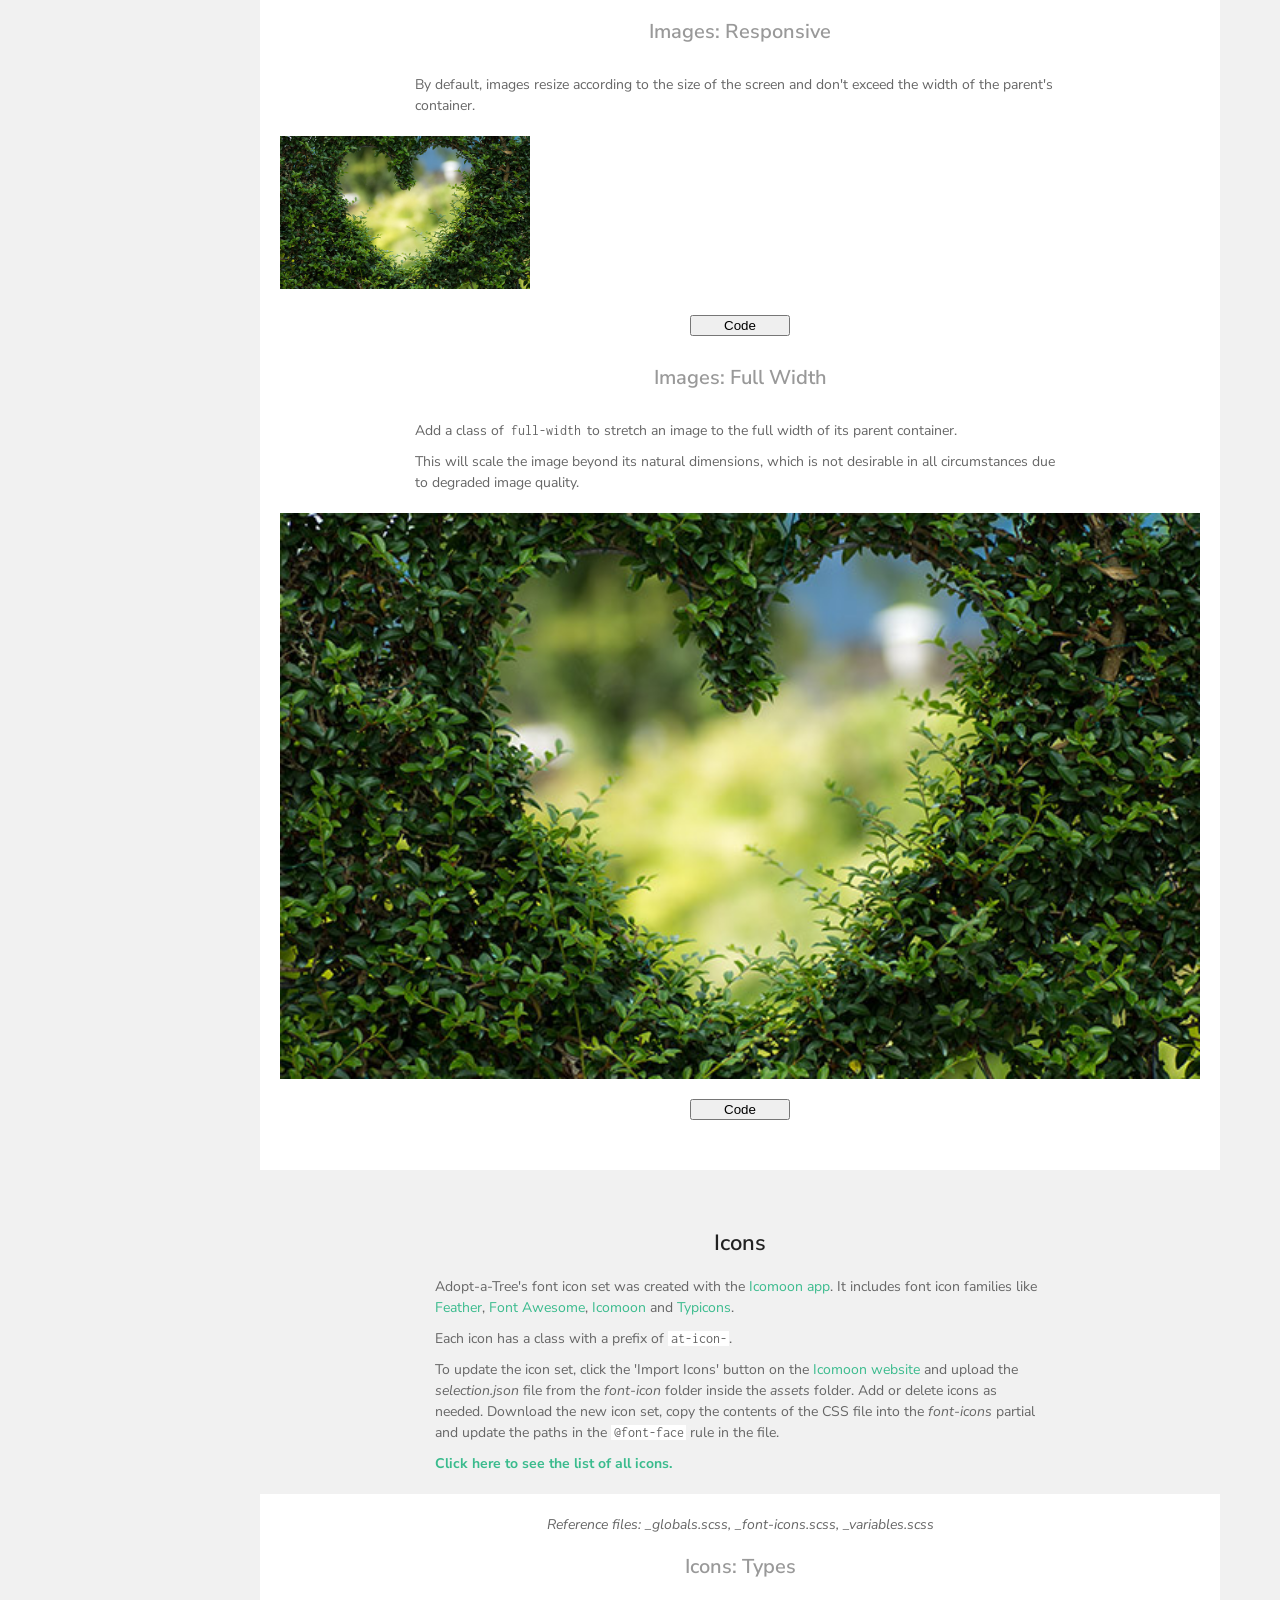
==== commit edbc076a: "tab added" ====
--- a/index.html
+++ b/index.html
@@ -37,7 +37,6 @@
             <li><a href="#styleguide-section-lists">Lists: Styled</a></li>
             <li><a href="#styleguide-section-cards">Cards</a></li>
             <li><a href="#styleguide-section-tabs">Tabs <span class="styleguide-link-label">JS</span></a></li>
-            <li><a href="#styleguide-section-sliders">Sliders &amp; Carousels <span class="styleguide-link-label">JS</span></a></li>
           </ul>
         </nav> <!-- /.styleguide-nav -->
         <section class="styleguide-content">
@@ -1452,44 +1451,52 @@
           <section id="styleguide-section-tabs" class="styleguide-section">
             <h2>Tabs</h2>
             <div class="styleguide-section-docs">
-              <p>{SECTION_DOCUMENTATION}</p>
-            </div>
-            <div class="styleguide-section-block">
-              <div class="styleguide-section-files">Reference files: {FILE_NAMES}</div>
-
-              <h3>{DEMO_TITLE}</h3>
-              <!-- Add optional documentation for this demo -->
-              <!-- <div class="styleguide-section-docs">
-                <p>{SECTION_DOCUMENTATION}</p>
-              </div> -->
-              <div class="styleguide-demo-block">
-                <div class="styleguide-demo-each">
-                  {DEMO_MARKUP}
-                </div> <!-- /.styleguide-demo-each -->
-                <button class="btn-styleguide-code js-btn-styleguide-code">Code</button>
-              </div> <!-- /.styleguide-demo-block -->
-
-            </div> <!-- /.styleguide-section-block -->
-          </section>
-
-          <section id="styleguide-section-sliders" class="styleguide-section">
-            <h2>Sliders &amp; Carousels</h2>
-            <div class="styleguide-section-docs">
-              <p>{SECTION_DOCUMENTATION}</p>
-            </div>
-            <div class="styleguide-section-block">
-              <div class="styleguide-section-files">Reference files: {FILE_NAMES}</div>
-
-              <h3>{DEMO_TITLE}</h3>
-              <!-- Add optional documentation for this demo -->
-              <!-- <div class="styleguide-section-docs">
-                <p>{SECTION_DOCUMENTATION}</p>
-              </div> -->
-              <div class="styleguide-demo-block">
-                <div class="styleguide-demo-each">
-                  {DEMO_MARKUP}
-                </div> <!-- /.styleguide-demo-each -->
-                <button class="btn-styleguide-code js-btn-styleguide-code">Code</button>
+              <p>Tabs use the <a href="https://github.com/cferdinandi/tabby" target="_blank">Tabby plugin</a>.</p>
+              <p>Multiple instances can be created by changing the value of the data attribute on the list element.</p>
+              <p>For older browser support, the <em>tabby.polyfills.js</em> file or its minified version can be downloaded from the git repository and added to the list of scripts.</p>
+            </div>
+            <div class="styleguide-section-block">
+              <div class="styleguide-section-files">Reference files: _tabby.scss, _variables.scss, tabby.js</div>
+              <div class="styleguide-demo-block">
+                <div class="styleguide-demo-each">
+                  <ul class="tab-block" data-tabs>
+                    <li class="tab-each">
+                      <a href="#tab-projects" class="tab-each-anchor" data-tabby-default>
+                        <span class="at-icon-leaf icon-left-lg"></span>
+                        <span>Projects</span>
+                      </a>
+                    </li>
+                    <li class="tab-each">
+                      <a href="#tab-payment" class="tab-each-anchor">
+                        <span class="at-icon-card icon-left-lg"></span>
+                        <span>Payment</span>
+                      </a>
+                    </li>
+                    <li class="tab-each">
+                      <a href="#tab-profile" class="tab-each-anchor">
+                        <span class="at-icon-user icon-left-lg"></span>
+                        <span>Profile</span>
+                      </a>
+                    </li>
+                  </ul>
+
+                  <div id="tab-projects" class="spacing-v">
+                    Content: Projects
+                  </div>
+                  <div id="tab-payment" class="spacing-v">
+                    Content: Payment
+                  </div>
+                  <div id="tab-profile" class="spacing-v">
+                    Content: Profile
+                  </div>
+
+                  <script>
+                    document.addEventListener("DOMContentLoaded", function() {
+                      var tabs = new Tabby('[data-tabs]');
+                    });
+                  </script>
+                </div> <!-- /.styleguide-demo-each -->
+                <button class="btn-styleguide-code js-btn-styleguide-code btn btn--brand-1 btn--sm">Code</button>
               </div> <!-- /.styleguide-demo-block -->
 
             </div> <!-- /.styleguide-section-block -->
@@ -1499,5 +1506,7 @@
     </main>
     <script src="assets/js/style-guide.js"></script>    
     <script src="assets/js/input-file-custom.js"></script>
+    <script src="assets/js/libs/tabby.js"></script>
+    <script src="assets/js/libs/glider.js"></script>
   </body>
 </html>
--- a/assets/css/styles.css
+++ b/assets/css/styles.css
@@ -966,6 +966,18 @@
   position: relative;
 }
 
+.border-radius {
+  border-radius: 10px;
+}
+
+.border-radius-lg {
+  border-radius: 20px;
+}
+
+.border-radius-xl {
+  border-radius: 30px;
+}
+
 .icon-size-lg {
   font-size: 114.2857142857%;
 }
@@ -1400,6 +1412,64 @@
   margin-left: auto;
 }
 
+.tab-block {
+  list-style-type: none;
+  margin-bottom: 0;
+  padding-left: 0;
+  display: flex;
+  flex-wrap: wrap;
+}
+.tab-block li {
+  margin-bottom: 0;
+}
+
+.tab-each:first-of-type .tab-each-anchor {
+  border-radius: 10px 0 0 10px;
+}
+.tab-each:last-of-type .tab-each-anchor {
+  border-radius: 0 10px 10px 0;
+}
+
+.tab-each-anchor {
+  color: #666;
+  background: #FFF;
+  box-shadow: 0px 4px 10px rgba(0, 0, 0, 0.1);
+  font-weight: 700;
+  text-align: center;
+  padding: 15px;
+  display: flex;
+  align-items: center;
+}
+.tab-each-anchor[aria-selected=true] {
+  color: #FFF;
+  background: #313C5A;
+}
+
+.glider-block {
+  position: relative;
+}
+
+.glider-track {
+  align-items: center;
+}
+
+.glider-prev, .glider-next {
+  font-size: 32px;
+  top: 36%;
+}
+
+.glider-dot {
+  background: #AAA;
+  margin-left: 5px;
+  margin-right: 5px;
+}
+
+.glider-dot:hover,
+.glider-dot:focus,
+.glider-dot.active {
+  background: #75C8AA;
+}
+
 *, *:before, *:after {
   box-sizing: border-box;
 }
